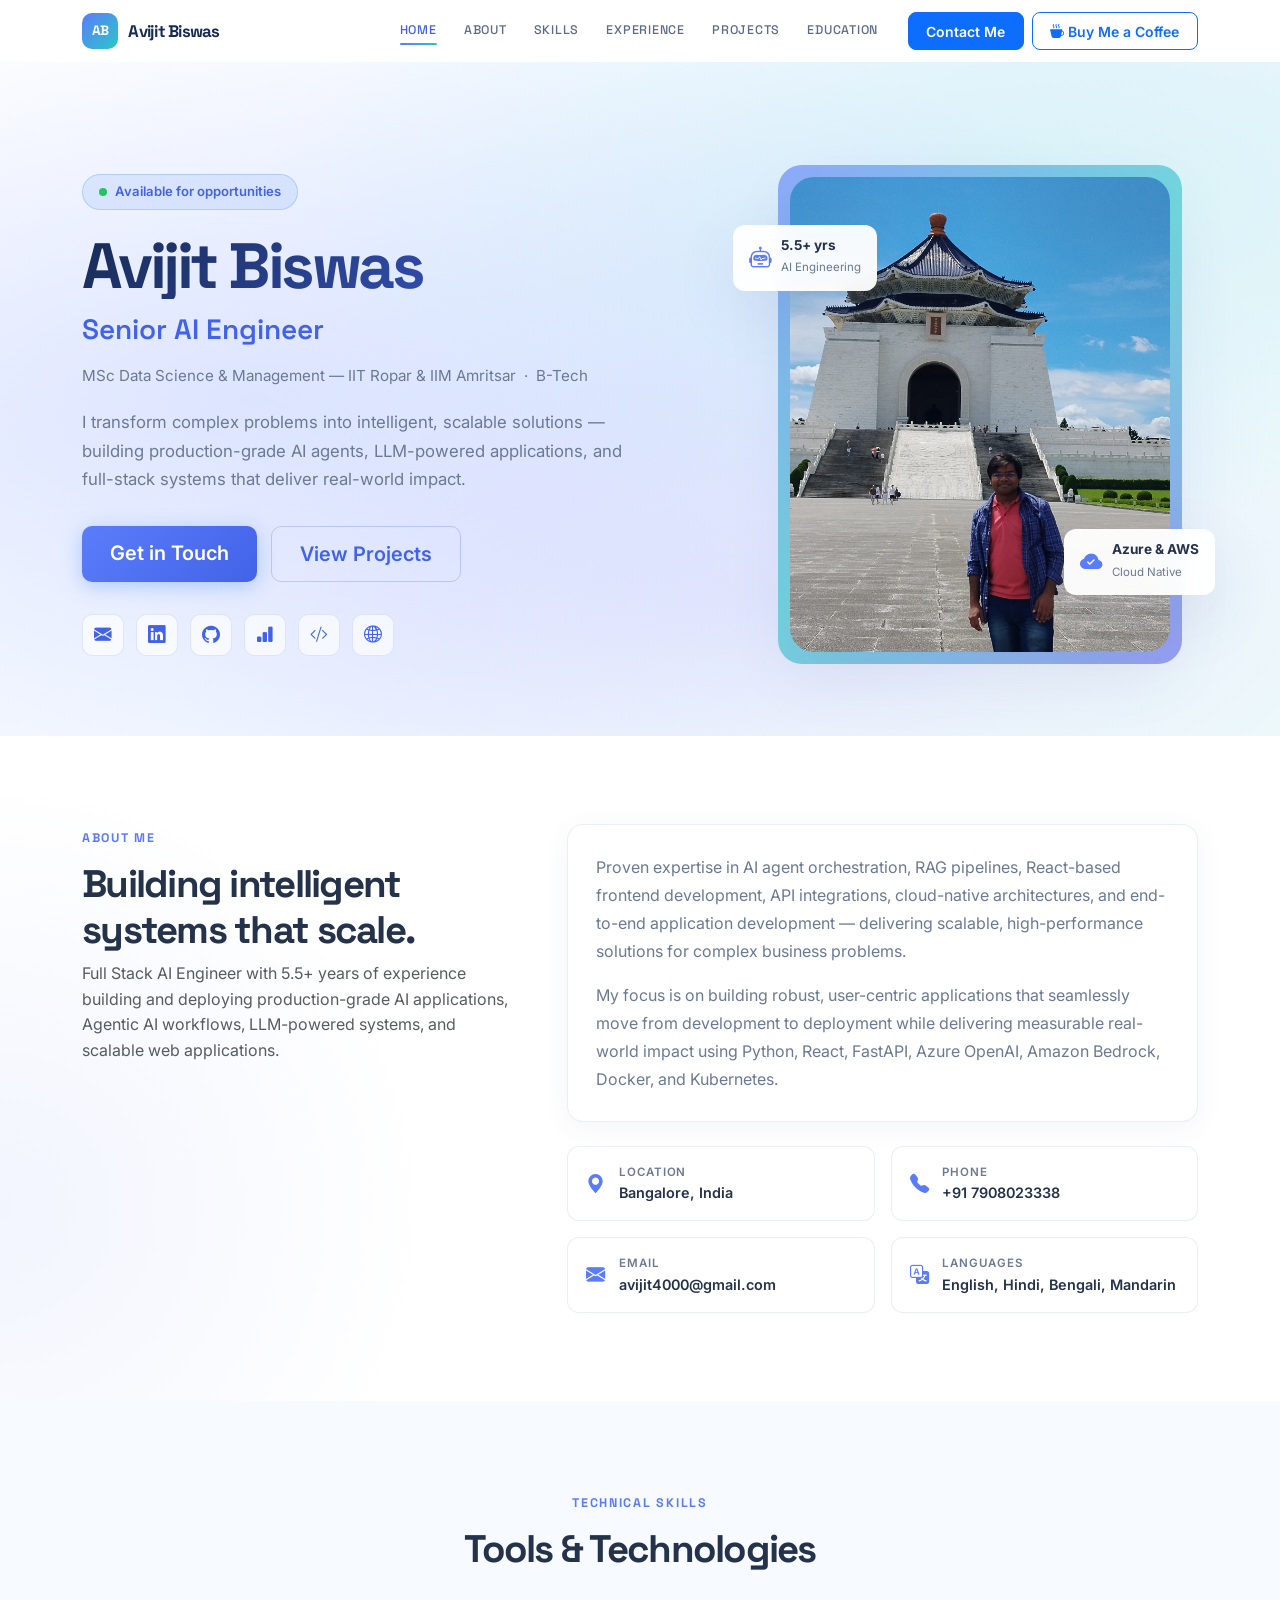
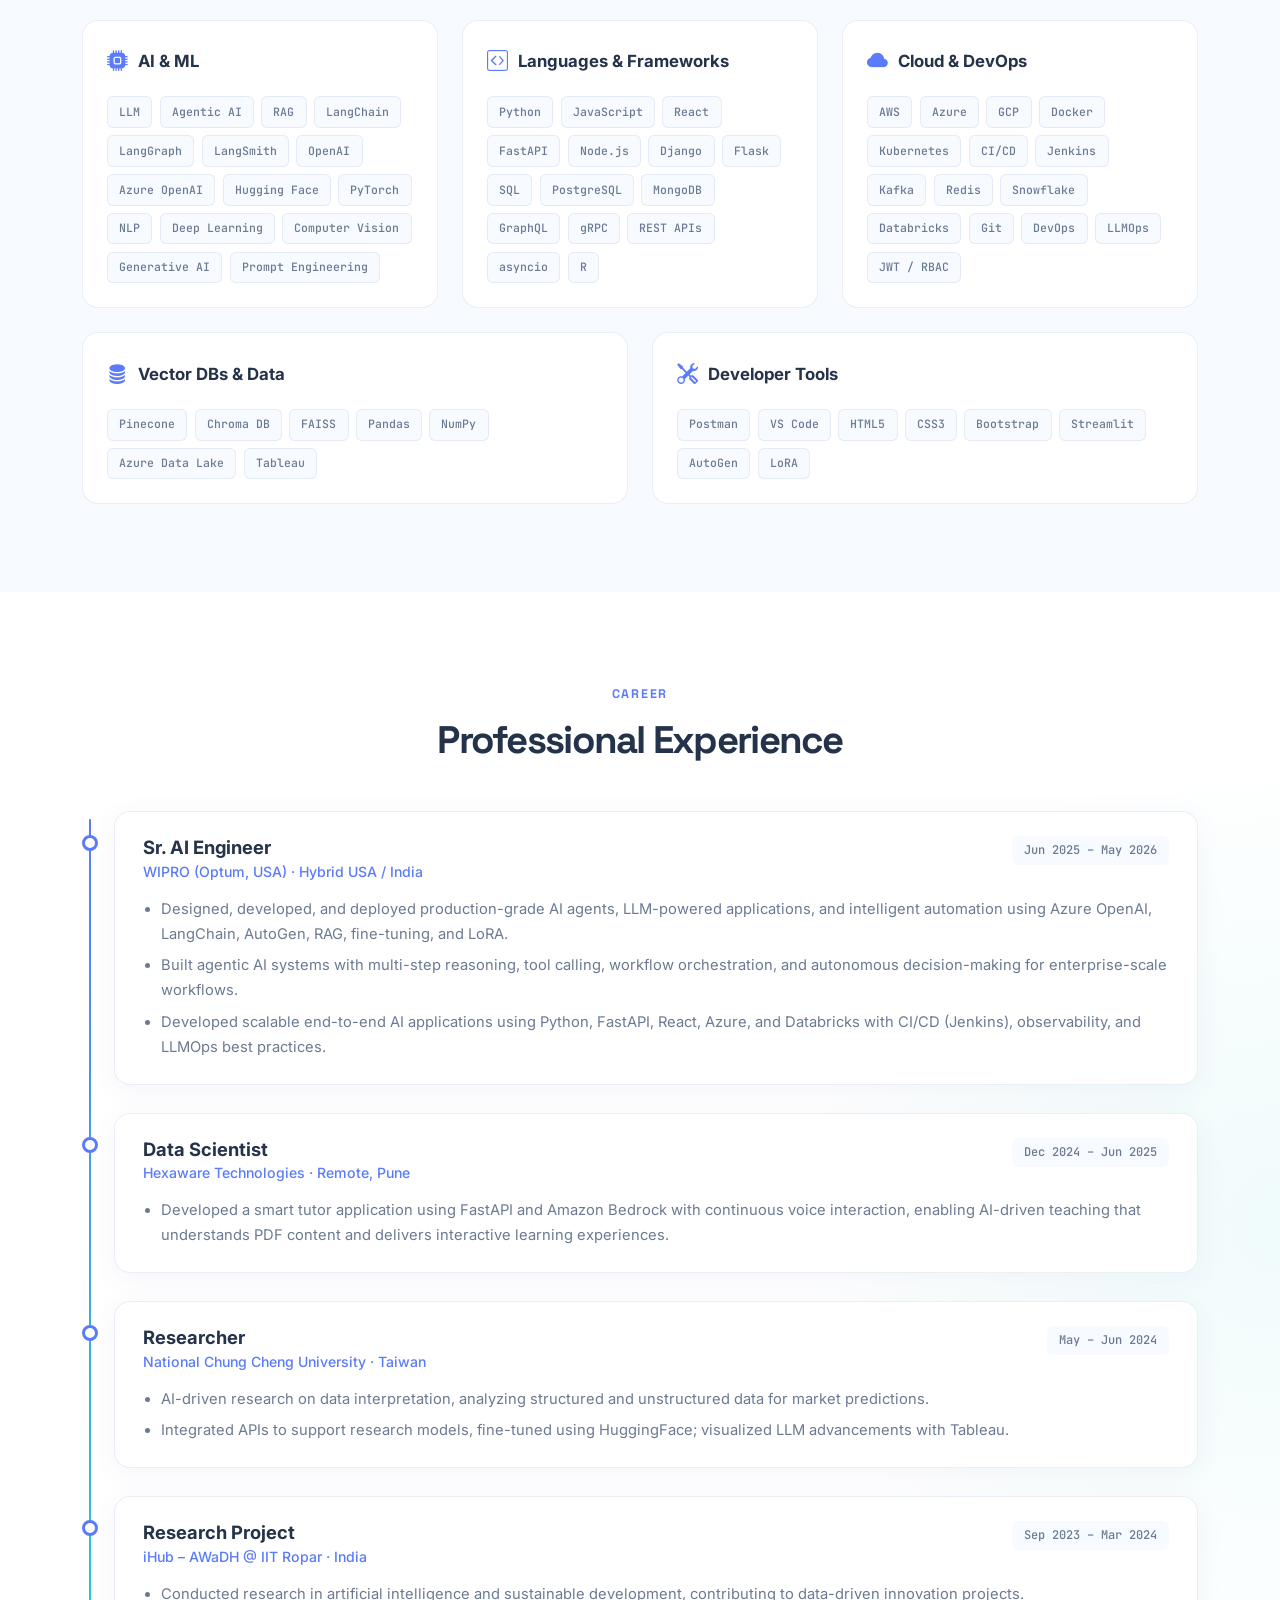
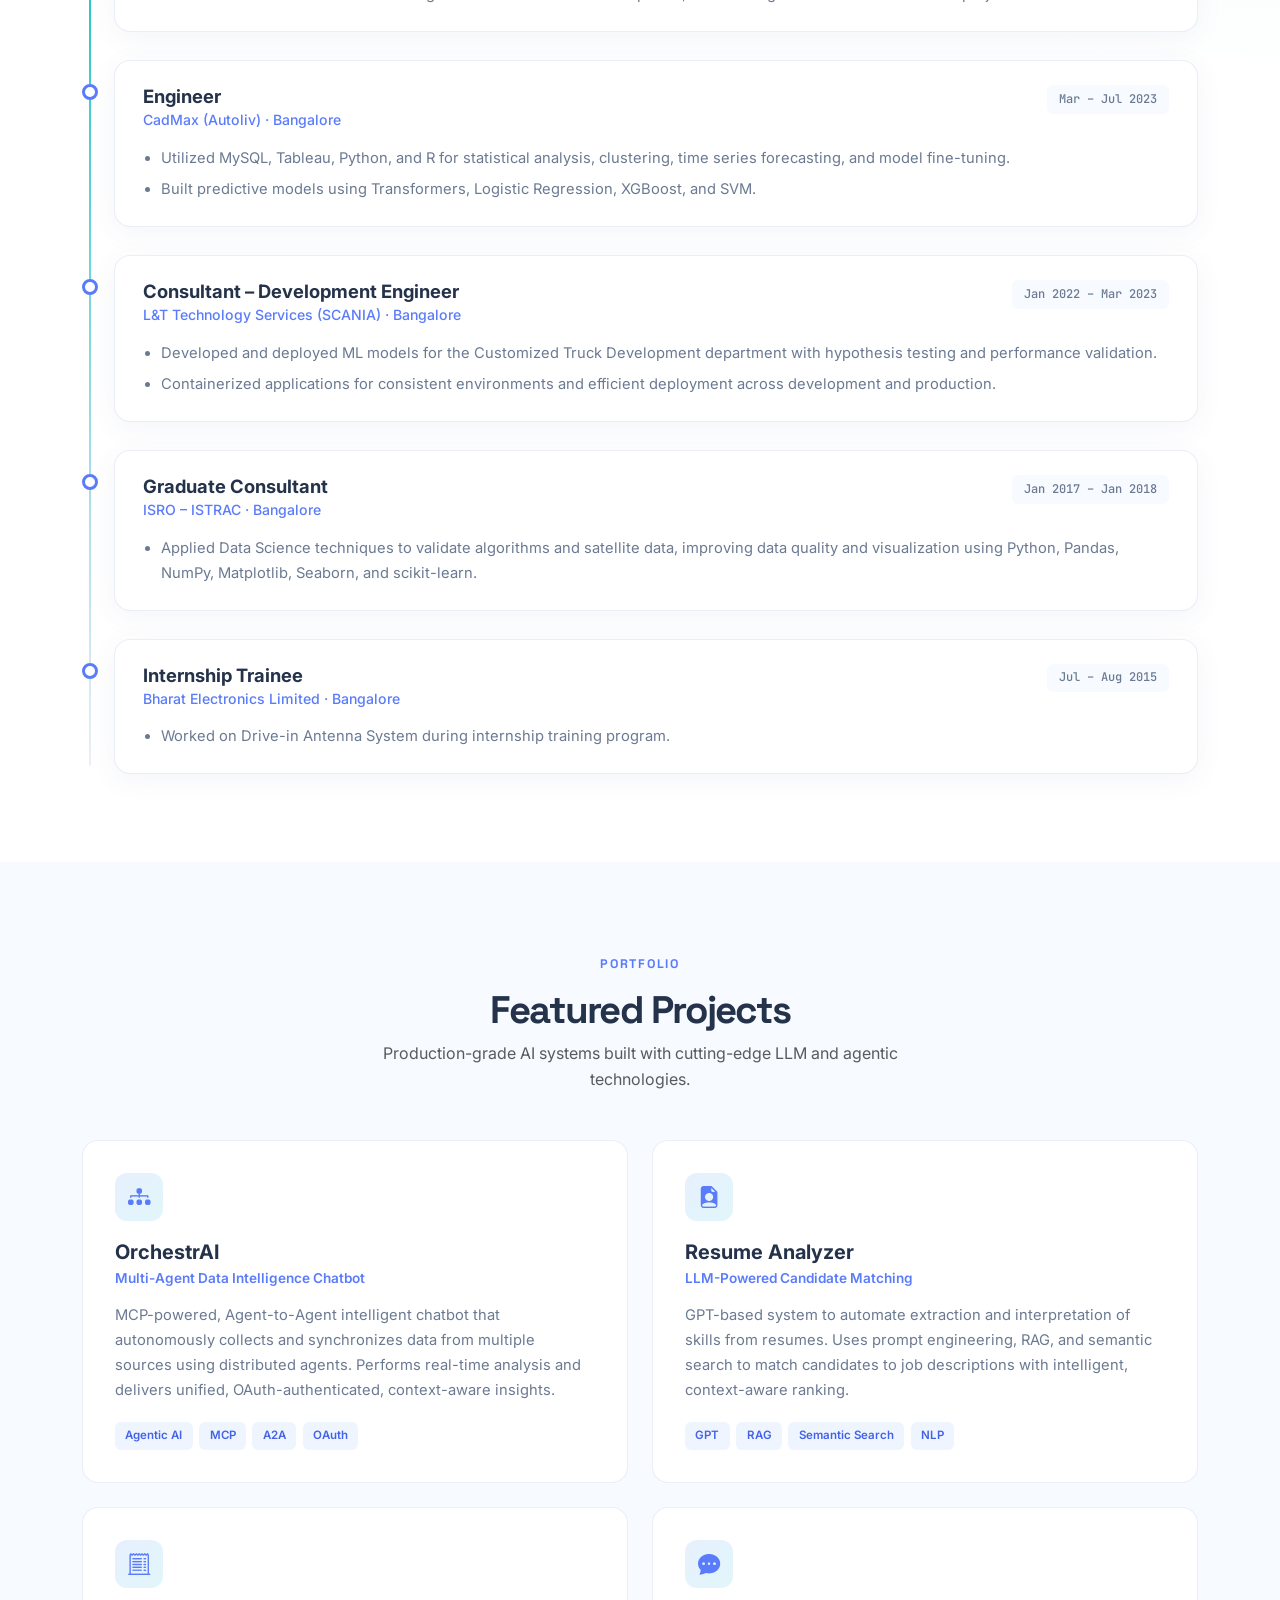
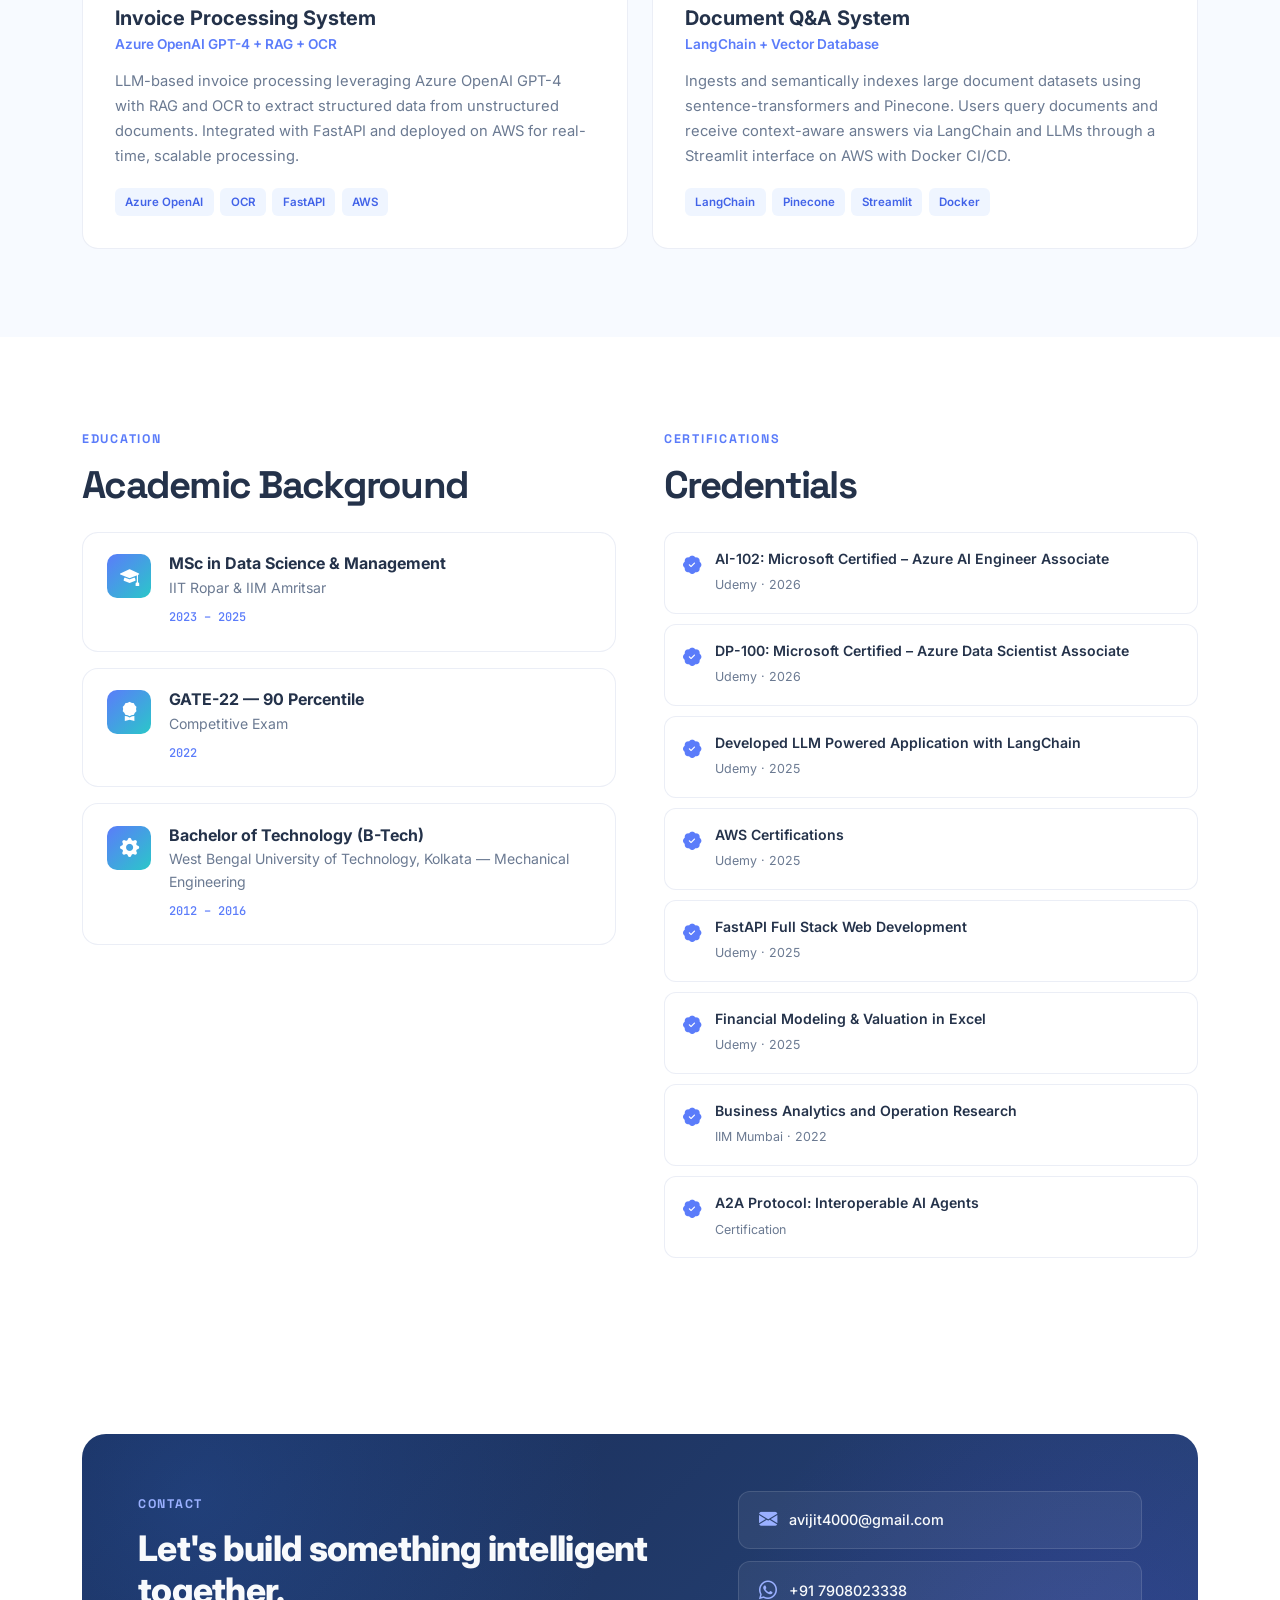
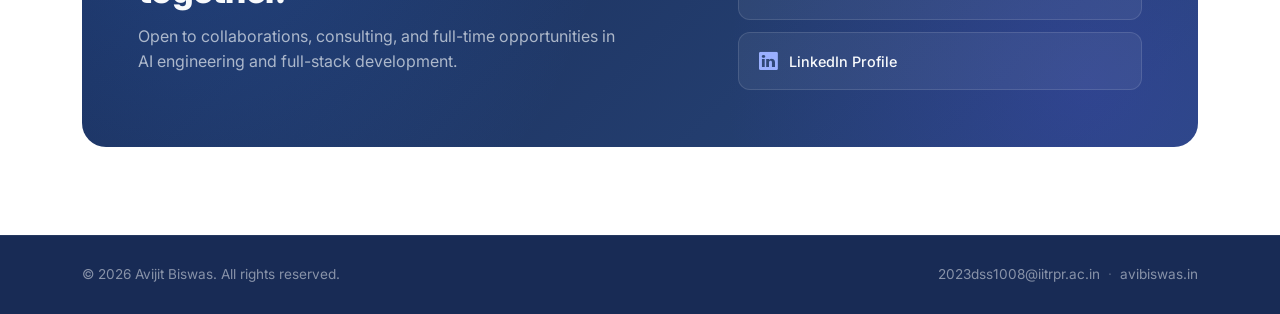
==== index.html @ 13b5fb53 "new update" ====
﻿<!doctype html>
<html lang="en">
  <head>
    <meta charset="utf-8">
    <meta name="viewport" content="width=device-width, initial-scale=1">
    <meta name="description" content="Avijit Biswas — Senior AI Engineer specializing in LLM-powered systems, Agentic AI, and full-stack development.">
    <title>Avijit Biswas | Senior AI Engineer</title>
    <link rel="preconnect" href="https://fonts.googleapis.com">
    <link rel="preconnect" href="https://fonts.gstatic.com" crossorigin>
    <link href="https://fonts.googleapis.com/css2?family=Inter:wght@400;500;600;700;800&family=JetBrains+Mono:wght@400;500&family=Space+Grotesk:wght@400;500;600;700&display=swap" rel="stylesheet">
    <link href="https://cdn.jsdelivr.net/npm/bootstrap@5.3.7/dist/css/bootstrap.min.css" rel="stylesheet" integrity="sha384-LN+7fdVzj6u52u30Kp6M/trliBMCMKTyK833zpbD+pXdCLuTusPj697FH4R/5mcr" crossorigin="anonymous">
    <link rel="stylesheet" href="https://cdn.jsdelivr.net/npm/bootstrap-icons@1.11.3/font/bootstrap-icons.min.css">
    <link rel="stylesheet" href="style.css">
  </head>

  <body>
    <header class="site-header sticky-top">
      <div class="container-lg">
        <nav class="navbar navbar-expand-lg px-0">
          <a class="navbar-brand" href="#home">
            <span class="brand-mark">AB</span>
            <span class="brand-text">Avijit Biswas</span>
          </a>
          <button class="navbar-toggler" type="button" data-bs-toggle="collapse" data-bs-target="#mainNav" aria-controls="mainNav" aria-expanded="false" aria-label="Toggle navigation">
            <span class="navbar-toggler-icon"></span>
          </button>
          <div class="collapse navbar-collapse" id="mainNav">
            <ul class="navbar-nav ms-auto align-items-lg-center">
              <li class="nav-item"><a class="nav-link active" href="#home">Home</a></li>
              <li class="nav-item"><a class="nav-link" href="#about">About</a></li>
              <li class="nav-item"><a class="nav-link" href="#skills">Skills</a></li>
              <li class="nav-item"><a class="nav-link" href="#experience">Experience</a></li>
              <li class="nav-item"><a class="nav-link" href="#projects">Projects</a></li>
              <li class="nav-item"><a class="nav-link" href="#education">Education</a></li>
              <li class="nav-item ms-lg-3">
                <a href="#contact" class="btn btn-primary btn-sm nav-cta">Contact Me</a>
              </li>
              <li class="nav-item ms-lg-2 mt-2 mt-lg-0">
                <a href="buy_a_coffy.html" class="btn btn-outline-primary btn-sm nav-cta">
                  <i class="bi bi-cup-hot-fill me-1"></i>Buy Me a Coffee
                </a>
              </li>
            </ul>
          </div>
        </nav>
      </div>
    </header>

    <main>
      <!-- Hero -->
      <section id="home" class="hero">
        <div class="hero-bg"></div>
        <div class="container-lg position-relative">
          <div class="row align-items-center g-5">
            <div class="col-lg-7">
              <div class="hero-badge">
                <span class="pulse-dot"></span>
                Available for opportunities
              </div>
              <h1 class="hero-title">Avijit Biswas</h1>
              <p class="hero-subtitle">Senior AI Engineer</p>
              <p class="hero-tagline">
                MSc Data Science &amp; Management — IIT Ropar &amp; IIM Amritsar &nbsp;·&nbsp; B-Tech
              </p>
              <p class="hero-desc">
                I transform complex problems into intelligent, scalable solutions — building production-grade AI agents, LLM-powered applications, and full-stack systems that deliver real-world impact.
              </p>
              <div class="hero-actions">
                <a href="#contact" class="btn btn-primary btn-lg">Get in Touch</a>
                <a href="#projects" class="btn btn-outline-light btn-lg">View Projects</a>
              </div>
              <div class="hero-links">
                <a href="mailto:avijit4000@gmail.com" title="Email"><i class="bi bi-envelope-fill"></i></a>
                <a href="https://www.linkedin.com/in/avijit-biswas4000" target="_blank" rel="noopener" title="LinkedIn"><i class="bi bi-linkedin"></i></a>
                <a href="https://github.com/avijit4000" target="_blank" rel="noopener" title="GitHub"><i class="bi bi-github"></i></a>
                <a href="https://www.kaggle.com" target="_blank" rel="noopener" title="Kaggle"><i class="bi bi-bar-chart-fill"></i></a>
                <a href="https://leetcode.com/u/avijit4000/" target="_blank" rel="noopener" title="LeetCode"><i class="bi bi-code-slash"></i></a>
                <a href="https://www.avibiswas.in/" target="_blank" rel="noopener" title="Website"><i class="bi bi-globe2"></i></a>
              </div>
            </div>
            <div class="col-lg-5">
              <div class="hero-photo-wrap">
                <div class="hero-photo-ring"></div>
                <div class="hero-photo">
                  <img src="images/1.jpg" alt="Avijit Biswas">
                </div>
                <div class="hero-float-card card-1">
                  <i class="bi bi-robot"></i>
                  <div>
                    <strong>5.5+ yrs</strong>
                    <span>AI Engineering</span>
                  </div>
                </div>
                <div class="hero-float-card card-2">
                  <i class="bi bi-cloud-check-fill"></i>
                  <div>
                    <strong>Azure &amp; AWS</strong>
                    <span>Cloud Native</span>
                  </div>
                </div>
              </div>
            </div>
          </div>
        </div>
      </section>

      <!-- About -->
      <section id="about" class="section">
        <div class="container-lg">
          <div class="row g-5 align-items-start">
            <div class="col-lg-5">
              <span class="section-label">About Me</span>
              <h2 class="section-title">Building intelligent systems that scale.</h2>
              <p class="text-muted">
                Full Stack AI Engineer with 5.5+ years of experience building and deploying production-grade AI applications, Agentic AI workflows, LLM-powered systems, and scalable web applications.
              </p>
            </div>
            <div class="col-lg-7">
              <div class="about-card">
                <p>
                  Proven expertise in AI agent orchestration, RAG pipelines, React-based frontend development, API integrations, cloud-native architectures, and end-to-end application development — delivering scalable, high-performance solutions for complex business problems.
                </p>
                <p class="mb-0">
                  My focus is on building robust, user-centric applications that seamlessly move from development to deployment while delivering measurable real-world impact using Python, React, FastAPI, Azure OpenAI, Amazon Bedrock, Docker, and Kubernetes.
                </p>
              </div>
              <div class="row g-3 mt-2">
                <div class="col-sm-6">
                  <div class="info-tile">
                    <i class="bi bi-geo-alt-fill"></i>
                    <div>
                      <span class="info-label">Location</span>
                      <span class="info-value">Bangalore, India</span>
                    </div>
                  </div>
                </div>
                <div class="col-sm-6">
                  <div class="info-tile">
                    <i class="bi bi-telephone-fill"></i>
                    <div>
                      <span class="info-label">Phone</span>
                      <span class="info-value">+91 7908023338</span>
                    </div>
                  </div>
                </div>
                <div class="col-sm-6">
                  <div class="info-tile">
                    <i class="bi bi-envelope-fill"></i>
                    <div>
                      <span class="info-label">Email</span>
                      <span class="info-value">avijit4000@gmail.com</span>
                    </div>
                  </div>
                </div>
                <div class="col-sm-6">
                  <div class="info-tile">
                    <i class="bi bi-translate"></i>
                    <div>
                      <span class="info-label">Languages</span>
                      <span class="info-value">English, Hindi, Bengali, Mandarin</span>
                    </div>
                  </div>
                </div>
              </div>
            </div>
          </div>
        </div>
      </section>

      <!-- Skills -->
      <section id="skills" class="section section-alt">
        <div class="container-lg">
          <div class="text-center mb-5">
            <span class="section-label">Technical Skills</span>
            <h2 class="section-title">Tools &amp; Technologies</h2>
          </div>

          <div class="row g-4">
            <div class="col-md-4">
              <div class="skill-group">
                <div class="skill-group-header">
                  <i class="bi bi-cpu-fill"></i>
                  <h3>AI &amp; ML</h3>
                </div>
                <div class="skill-tags">
                  <span>LLM</span><span>Agentic AI</span><span>RAG</span><span>LangChain</span>
                  <span>LangGraph</span><span>LangSmith</span><span>OpenAI</span><span>Azure OpenAI</span>
                  <span>Hugging Face</span><span>PyTorch</span><span>NLP</span><span>Deep Learning</span>
                  <span>Computer Vision</span><span>Generative AI</span><span>Prompt Engineering</span>
                </div>
              </div>
            </div>
            <div class="col-md-4">
              <div class="skill-group">
                <div class="skill-group-header">
                  <i class="bi bi-code-square"></i>
                  <h3>Languages &amp; Frameworks</h3>
                </div>
                <div class="skill-tags">
                  <span>Python</span><span>JavaScript</span><span>React</span><span>FastAPI</span>
                  <span>Node.js</span><span>Django</span><span>Flask</span><span>SQL</span>
                  <span>PostgreSQL</span><span>MongoDB</span><span>GraphQL</span><span>gRPC</span>
                  <span>REST APIs</span><span>asyncio</span><span>R</span>
                </div>
              </div>
            </div>
            <div class="col-md-4">
              <div class="skill-group">
                <div class="skill-group-header">
                  <i class="bi bi-cloud-fill"></i>
                  <h3>Cloud &amp; DevOps</h3>
                </div>
                <div class="skill-tags">
                  <span>AWS</span><span>Azure</span><span>GCP</span><span>Docker</span>
                  <span>Kubernetes</span><span>CI/CD</span><span>Jenkins</span><span>Kafka</span>
                  <span>Redis</span><span>Snowflake</span><span>Databricks</span><span>Git</span>
                  <span>DevOps</span><span>LLMOps</span><span>JWT / RBAC</span>
                </div>
              </div>
            </div>
            <div class="col-md-6">
              <div class="skill-group">
                <div class="skill-group-header">
                  <i class="bi bi-database-fill"></i>
                  <h3>Vector DBs &amp; Data</h3>
                </div>
                <div class="skill-tags">
                  <span>Pinecone</span><span>Chroma DB</span><span>FAISS</span><span>Pandas</span>
                  <span>NumPy</span><span>Azure Data Lake</span><span>Tableau</span>
                </div>
              </div>
            </div>
            <div class="col-md-6">
              <div class="skill-group">
                <div class="skill-group-header">
                  <i class="bi bi-tools"></i>
                  <h3>Developer Tools</h3>
                </div>
                <div class="skill-tags">
                  <span>Postman</span><span>VS Code</span><span>HTML5</span><span>CSS3</span>
                  <span>Bootstrap</span><span>Streamlit</span><span>AutoGen</span><span>LoRA</span>
                </div>
              </div>
            </div>
          </div>
        </div>
      </section>

      <!-- Experience -->
      <section id="experience" class="section">
        <div class="container-lg">
          <div class="text-center mb-5">
            <span class="section-label">Career</span>
            <h2 class="section-title">Professional Experience</h2>
          </div>

          <div class="timeline">
            <article class="timeline-item">
              <div class="timeline-marker"></div>
              <div class="timeline-card">
                <div class="timeline-header">
                  <div>
                    <h3>Sr. AI Engineer</h3>
                    <p class="company">WIPRO (Optum, USA) · Hybrid USA / India</p>
                  </div>
                  <span class="timeline-date">Jun 2025 – May 2026</span>
                </div>
                <ul>
                  <li>Designed, developed, and deployed production-grade AI agents, LLM-powered applications, and intelligent automation using Azure OpenAI, LangChain, AutoGen, RAG, fine-tuning, and LoRA.</li>
                  <li>Built agentic AI systems with multi-step reasoning, tool calling, workflow orchestration, and autonomous decision-making for enterprise-scale workflows.</li>
                  <li>Developed scalable end-to-end AI applications using Python, FastAPI, React, Azure, and Databricks with CI/CD (Jenkins), observability, and LLMOps best practices.</li>
                </ul>
              </div>
            </article>

            <article class="timeline-item">
              <div class="timeline-marker"></div>
              <div class="timeline-card">
                <div class="timeline-header">
                  <div>
                    <h3>Data Scientist</h3>
                    <p class="company">Hexaware Technologies · Remote, Pune</p>
                  </div>
                  <span class="timeline-date">Dec 2024 – Jun 2025</span>
                </div>
                <ul>
                  <li>Developed a smart tutor application using FastAPI and Amazon Bedrock with continuous voice interaction, enabling AI-driven teaching that understands PDF content and delivers interactive learning experiences.</li>
                </ul>
              </div>
            </article>

            <article class="timeline-item">
              <div class="timeline-marker"></div>
              <div class="timeline-card">
                <div class="timeline-header">
                  <div>
                    <h3>Researcher</h3>
                    <p class="company">National Chung Cheng University · Taiwan</p>
                  </div>
                  <span class="timeline-date">May – Jun 2024</span>
                </div>
                <ul>
                  <li>AI-driven research on data interpretation, analyzing structured and unstructured data for market predictions.</li>
                  <li>Integrated APIs to support research models, fine-tuned using HuggingFace; visualized LLM advancements with Tableau.</li>
                </ul>
              </div>
            </article>

            <article class="timeline-item">
              <div class="timeline-marker"></div>
              <div class="timeline-card">
                <div class="timeline-header">
                  <div>
                    <h3>Research Project</h3>
                    <p class="company">iHub – AWaDH @ IIT Ropar · India</p>
                  </div>
                  <span class="timeline-date">Sep 2023 – Mar 2024</span>
                </div>
                <ul>
                  <li>Conducted research in artificial intelligence and sustainable development, contributing to data-driven innovation projects.</li>
                </ul>
              </div>
            </article>

            <article class="timeline-item">
              <div class="timeline-marker"></div>
              <div class="timeline-card">
                <div class="timeline-header">
                  <div>
                    <h3>Engineer</h3>
                    <p class="company">CadMax (Autoliv) · Bangalore</p>
                  </div>
                  <span class="timeline-date">Mar – Jul 2023</span>
                </div>
                <ul>
                  <li>Utilized MySQL, Tableau, Python, and R for statistical analysis, clustering, time series forecasting, and model fine-tuning.</li>
                  <li>Built predictive models using Transformers, Logistic Regression, XGBoost, and SVM.</li>
                </ul>
              </div>
            </article>

            <article class="timeline-item">
              <div class="timeline-marker"></div>
              <div class="timeline-card">
                <div class="timeline-header">
                  <div>
                    <h3>Consultant – Development Engineer</h3>
                    <p class="company">L&amp;T Technology Services (SCANIA) · Bangalore</p>
                  </div>
                  <span class="timeline-date">Jan 2022 – Mar 2023</span>
                </div>
                <ul>
                  <li>Developed and deployed ML models for the Customized Truck Development department with hypothesis testing and performance validation.</li>
                  <li>Containerized applications for consistent environments and efficient deployment across development and production.</li>
                </ul>
              </div>
            </article>

            <article class="timeline-item">
              <div class="timeline-marker"></div>
              <div class="timeline-card">
                <div class="timeline-header">
                  <div>
                    <h3>Graduate Consultant</h3>
                    <p class="company">ISRO – ISTRAC · Bangalore</p>
                  </div>
                  <span class="timeline-date">Jan 2017 – Jan 2018</span>
                </div>
                <ul>
                  <li>Applied Data Science techniques to validate algorithms and satellite data, improving data quality and visualization using Python, Pandas, NumPy, Matplotlib, Seaborn, and scikit-learn.</li>
                </ul>
              </div>
            </article>

            <article class="timeline-item">
              <div class="timeline-marker"></div>
              <div class="timeline-card">
                <div class="timeline-header">
                  <div>
                    <h3>Internship Trainee</h3>
                    <p class="company">Bharat Electronics Limited · Bangalore</p>
                  </div>
                  <span class="timeline-date">Jul – Aug 2015</span>
                </div>
                <ul>
                  <li>Worked on Drive-in Antenna System during internship training program.</li>
                </ul>
              </div>
            </article>
          </div>
        </div>
      </section>

      <!-- Projects -->
      <section id="projects" class="section section-alt">
        <div class="container-lg">
          <div class="text-center mb-5">
            <span class="section-label">Portfolio</span>
            <h2 class="section-title">Featured Projects</h2>
            <p class="text-muted mx-auto section-desc">Production-grade AI systems built with cutting-edge LLM and agentic technologies.</p>
          </div>

          <div class="row g-4">
            <div class="col-md-6">
              <article class="project-card">
                <div class="project-icon"><i class="bi bi-diagram-3-fill"></i></div>
                <h3>OrchestrAI</h3>
                <p class="project-sub">Multi-Agent Data Intelligence Chatbot</p>
                <p>MCP-powered, Agent-to-Agent intelligent chatbot that autonomously collects and synchronizes data from multiple sources using distributed agents. Performs real-time analysis and delivers unified, OAuth-authenticated, context-aware insights.</p>
                <div class="project-tags">
                  <span>Agentic AI</span><span>MCP</span><span>A2A</span><span>OAuth</span>
                </div>
              </article>
            </div>
            <div class="col-md-6">
              <article class="project-card">
                <div class="project-icon"><i class="bi bi-file-earmark-person-fill"></i></div>
                <h3>Resume Analyzer</h3>
                <p class="project-sub">LLM-Powered Candidate Matching</p>
                <p>GPT-based system to automate extraction and interpretation of skills from resumes. Uses prompt engineering, RAG, and semantic search to match candidates to job descriptions with intelligent, context-aware ranking.</p>
                <div class="project-tags">
                  <span>GPT</span><span>RAG</span><span>Semantic Search</span><span>NLP</span>
                </div>
              </article>
            </div>
            <div class="col-md-6">
              <article class="project-card">
                <div class="project-icon"><i class="bi bi-receipt-cutoff"></i></div>
                <h3>Invoice Processing System</h3>
                <p class="project-sub">Azure OpenAI GPT-4 + RAG + OCR</p>
                <p>LLM-based invoice processing leveraging Azure OpenAI GPT-4 with RAG and OCR to extract structured data from unstructured documents. Integrated with FastAPI and deployed on AWS for real-time, scalable processing.</p>
                <div class="project-tags">
                  <span>Azure OpenAI</span><span>OCR</span><span>FastAPI</span><span>AWS</span>
                </div>
              </article>
            </div>
            <div class="col-md-6">
              <article class="project-card">
                <div class="project-icon"><i class="bi bi-chat-dots-fill"></i></div>
                <h3>Document Q&amp;A System</h3>
                <p class="project-sub">LangChain + Vector Database</p>
                <p>Ingests and semantically indexes large document datasets using sentence-transformers and Pinecone. Users query documents and receive context-aware answers via LangChain and LLMs through a Streamlit interface on AWS with Docker CI/CD.</p>
                <div class="project-tags">
                  <span>LangChain</span><span>Pinecone</span><span>Streamlit</span><span>Docker</span>
                </div>
              </article>
            </div>
          </div>
        </div>
      </section>

      <!-- Education & Certifications -->
      <section id="education" class="section">
        <div class="container-lg">
          <div class="row g-5">
            <div class="col-lg-6">
              <span class="section-label">Education</span>
              <h2 class="section-title mb-4">Academic Background</h2>

              <div class="edu-card">
                <div class="edu-icon"><i class="bi bi-mortarboard-fill"></i></div>
                <div>
                  <h3>MSc in Data Science &amp; Management</h3>
                  <p class="edu-school">IIT Ropar &amp; IIM Amritsar</p>
                  <span class="edu-date">2023 – 2025</span>
                </div>
              </div>

              <div class="edu-card">
                <div class="edu-icon"><i class="bi bi-award-fill"></i></div>
                <div>
                  <h3>GATE-22 — 90 Percentile</h3>
                  <p class="edu-school">Competitive Exam</p>
                  <span class="edu-date">2022</span>
                </div>
              </div>

              <div class="edu-card">
                <div class="edu-icon"><i class="bi bi-gear-fill"></i></div>
                <div>
                  <h3>Bachelor of Technology (B-Tech)</h3>
                  <p class="edu-school">West Bengal University of Technology, Kolkata — Mechanical Engineering</p>
                  <span class="edu-date">2012 – 2016</span>
                </div>
              </div>
            </div>

            <div class="col-lg-6">
              <span class="section-label">Certifications</span>
              <h2 class="section-title mb-4">Credentials</h2>

              <div class="cert-list">
                <div class="cert-item">
                  <i class="bi bi-patch-check-fill"></i>
                  <div>
                    <strong>AI-102: Microsoft Certified – Azure AI Engineer Associate</strong>
                    <span>Udemy · 2026</span>
                  </div>
                </div>
                <div class="cert-item">
                  <i class="bi bi-patch-check-fill"></i>
                  <div>
                    <strong>DP-100: Microsoft Certified – Azure Data Scientist Associate</strong>
                    <span>Udemy · 2026</span>
                  </div>
                </div>
                <div class="cert-item">
                  <i class="bi bi-patch-check-fill"></i>
                  <div>
                    <strong>Developed LLM Powered Application with LangChain</strong>
                    <span>Udemy · 2025</span>
                  </div>
                </div>
                <div class="cert-item">
                  <i class="bi bi-patch-check-fill"></i>
                  <div>
                    <strong>AWS Certifications</strong>
                    <span>Udemy · 2025</span>
                  </div>
                </div>
                <div class="cert-item">
                  <i class="bi bi-patch-check-fill"></i>
                  <div>
                    <strong>FastAPI Full Stack Web Development</strong>
                    <span>Udemy · 2025</span>
                  </div>
                </div>
                <div class="cert-item">
                  <i class="bi bi-patch-check-fill"></i>
                  <div>
                    <strong>Financial Modeling &amp; Valuation in Excel</strong>
                    <span>Udemy · 2025</span>
                  </div>
                </div>
                <div class="cert-item">
                  <i class="bi bi-patch-check-fill"></i>
                  <div>
                    <strong>Business Analytics and Operation Research</strong>
                    <span>IIM Mumbai · 2022</span>
                  </div>
                </div>
                <div class="cert-item">
                  <i class="bi bi-patch-check-fill"></i>
                  <div>
                    <strong>A2A Protocol: Interoperable AI Agents</strong>
                    <span>Certification</span>
                  </div>
                </div>
              </div>
            </div>
          </div>
        </div>
      </section>

      <!-- Contact -->
      <section id="contact" class="section">
        <div class="container-lg">
          <div class="contact-card">
            <div class="contact-glow"></div>
            <div class="row align-items-center g-4">
              <div class="col-lg-7">
                <span class="section-label text-primary-light">Contact</span>
                <h2 class="contact-title">Let's build something intelligent together.</h2>
                <p class="contact-desc">Open to collaborations, consulting, and full-time opportunities in AI engineering and full-stack development.</p>
              </div>
              <div class="col-lg-5">
                <div class="contact-actions">
                  <a href="mailto:avijit4000@gmail.com" class="contact-btn">
                    <i class="bi bi-envelope-fill"></i>
                    avijit4000@gmail.com
                  </a>
                  <a href="tel:+917908023338" class="contact-btn">
                    <i class="bi bi-whatsapp"></i>
                    +91 7908023338
                  </a>
                  <a href="https://www.linkedin.com/in/avijit-biswas4000" target="_blank" rel="noopener" class="contact-btn">
                    <i class="bi bi-linkedin"></i>
                    LinkedIn Profile
                  </a>
                </div>
              </div>
            </div>
          </div>
        </div>
      </section>
    </main>

    <footer class="footer">
      <div class="container-lg">
        <div class="footer-inner">
          <p>&copy; 2026 Avijit Biswas. All rights reserved.</p>
          <div class="footer-links">
            <a href="mailto:2023dss1008@iitrpr.ac.in">2023dss1008@iitrpr.ac.in</a>
            <span>·</span>
            <a href="https://www.avibiswas.in/" target="_blank" rel="noopener">avibiswas.in</a>
          </div>
        </div>
      </div>
    </footer>

    <script src="https://cdn.jsdelivr.net/npm/bootstrap@5.3.7/dist/js/bootstrap.bundle.min.js" integrity="sha384-ndDqU0Gzau9qJ1lfW4pNLlhNTkCfHzAVBReH9diLvGRem5+R9g2FzA8ZGN954O5Q" crossorigin="anonymous"></script>
    <script>
      document.querySelectorAll('a[href^="#"]').forEach(anchor => {
        anchor.addEventListener('click', function (e) {
          const target = document.querySelector(this.getAttribute('href'));
          if (target) {
            e.preventDefault();
            target.scrollIntoView({ behavior: 'smooth' });
          }
        });
      });

      const sections = document.querySelectorAll('section[id]');
      const navLinks = document.querySelectorAll('.nav-link');
      const header = document.querySelector('.site-header');

      const updateNavigation = () => {
        header.classList.toggle('is-scrolled', window.scrollY > 40);
        let current = '';
        sections.forEach(section => {
          if (window.scrollY >= section.offsetTop - 120) {
            current = section.getAttribute('id');
          }
        });
        navLinks.forEach(link => {
          link.classList.remove('active');
          if (link.getAttribute('href') === '#' + current) {
            link.classList.add('active');
          }
        });
      };

      window.addEventListener('scroll', updateNavigation);
      updateNavigation();
    </script>
  </body>
</html>
---- style.css ----
/* ===== Variables ===== */
:root {
  --font-display: 'Space Grotesk', 'Inter', system-ui, sans-serif;
  --bg: #ffffff;
  --bg-alt: #f7faff;
  --surface: #ffffff;
  --text: #24324a;
  --text-muted: #6b7a92;
  --primary: #5b7cfa;
  --primary-dark: #4263e8;
  --primary-light: #9ab0ff;
  --accent: #2ac7c9;
  --dark: #182b55;
  --dark-mid: #29477c;
  --border: rgba(111, 137, 190, 0.14);
  --shadow: 0 6px 28px rgba(67, 92, 151, 0.06);
  --shadow-lg: 0 22px 64px rgba(67, 92, 151, 0.1);
  --radius: 16px;
  --radius-lg: 24px;
}

/* ===== Reset & Base ===== */
* {
  margin: 0;
  padding: 0;
  box-sizing: border-box;
}

html {
  scroll-behavior: smooth;
}

body {
  font-family: 'Inter', system-ui, -apple-system, BlinkMacSystemFont, 'Segoe UI', sans-serif;
  color: var(--text);
  background:
    radial-gradient(circle at 0% 18%, rgba(91, 124, 250, 0.08), transparent 27rem),
    radial-gradient(circle at 100% 42%, rgba(42, 199, 201, 0.07), transparent 30rem),
    var(--bg);
  line-height: 1.6;
  -webkit-font-smoothing: antialiased;
}

img {
  max-width: 100%;
  display: block;
}

a {
  text-decoration: none;
}

/* ===== Header ===== */
.site-header {
  background: transparent;
  border-bottom: 0;
  z-index: 1030;
  transition: color 0.25s ease;
}

.navbar-brand {
  display: flex;
  align-items: center;
  gap: 0.65rem;
  color: var(--dark) !important;
  font-weight: 700;
  font-family: var(--font-display);
  letter-spacing: -0.04em;
  transition: color 0.25s ease, transform 0.25s ease;
}

.navbar-brand:hover {
  transform: translateY(-1px);
}

.brand-mark {
  display: inline-flex;
  align-items: center;
  justify-content: center;
  width: 36px;
  height: 36px;
  background: linear-gradient(135deg, var(--primary), var(--accent));
  border-radius: 10px;
  font-size: 0.85rem;
  font-weight: 800;
  color: white;
}

.brand-text {
  font-size: 1.05rem;
  letter-spacing: -0.045em;
}

.navbar .nav-link {
  color: rgba(24, 43, 85, 0.7);
  font-family: var(--font-display);
  font-weight: 500;
  font-size: 0.78rem;
  letter-spacing: 0.06em;
  text-transform: uppercase;
  padding: 0.5rem 0.85rem !important;
  position: relative;
  transition: color 0.2s ease;
}

.navbar .nav-link::after {
  position: absolute;
  right: 0.85rem;
  bottom: 0.25rem;
  left: 0.85rem;
  height: 2px;
  background: linear-gradient(90deg, var(--primary), var(--accent));
  border-radius: 999px;
  content: '';
  opacity: 0;
  transform: scaleX(0.4);
  transition: opacity 0.2s ease, transform 0.2s ease;
}

.navbar .nav-link:hover,
.navbar .nav-link.active {
  color: var(--primary-dark);
}

.navbar .nav-link:hover::after,
.navbar .nav-link.active::after {
  opacity: 1;
  transform: scaleX(1);
}

/* The header remains transparent; its text shifts for contrast over light sections. */
.site-header.is-scrolled .navbar-brand {
  color: var(--dark) !important;
}

.site-header.is-scrolled .navbar .nav-link {
  color: rgba(15, 23, 42, 0.68);
}

.site-header.is-scrolled .navbar .nav-link:hover,
.site-header.is-scrolled .navbar .nav-link.active {
  color: var(--primary-dark);
}

.site-header.is-scrolled .navbar-toggler {
  border-color: rgba(15, 23, 42, 0.18);
}

.site-header.is-scrolled .navbar-toggler-icon {
  filter: none;
}

.nav-cta {
  border-radius: 8px;
  font-weight: 600;
  padding: 0.45rem 1.1rem !important;
}

.navbar-toggler {
  border-color: rgba(15, 23, 42, 0.18);
}

.navbar-toggler-icon {
  filter: none;
}

/* ===== Hero ===== */
.hero {
  position: relative;
  padding: 7rem 0 5rem;
  background: #f3f7ff;
  color: var(--text);
  overflow: hidden;
}

.hero-bg {
  position: absolute;
  inset: 0;
  background:
    radial-gradient(ellipse 80% 60% at 20% 50%, rgba(113, 142, 255, 0.2), transparent),
    radial-gradient(ellipse 60% 50% at 80% 20%, rgba(68, 213, 211, 0.14), transparent),
    radial-gradient(ellipse 50% 40% at 60% 80%, rgba(167, 139, 250, 0.12), transparent),
    linear-gradient(135deg, #ffffff 0%, #f1f6ff 52%, #edf9fa 100%);
}

.hero-badge {
  display: inline-flex;
  align-items: center;
  gap: 0.5rem;
  background: rgba(59, 130, 246, 0.12);
  border: 1px solid rgba(59, 130, 246, 0.25);
  color: var(--primary-dark);
  font-size: 0.82rem;
  font-weight: 600;
  padding: 0.4rem 1rem;
  border-radius: 999px;
  margin-bottom: 1.5rem;
}

.pulse-dot {
  width: 8px;
  height: 8px;
  background: #22c55e;
  border-radius: 50%;
  animation: pulse 2s infinite;
}

@keyframes pulse {
  0%, 100% { opacity: 1; transform: scale(1); }
  50% { opacity: 0.6; transform: scale(1.3); }
}

.hero-title {
  font-family: var(--font-display);
  font-size: clamp(2.8rem, 5vw, 4rem);
  font-weight: 700;
  line-height: 1.02;
  letter-spacing: -0.055em;
  margin-bottom: 0.5rem;
  background: linear-gradient(135deg, #182b55 0%, #4263e8 100%);
  -webkit-background-clip: text;
  -webkit-text-fill-color: transparent;
  background-clip: text;
}

.hero-subtitle {
  font-family: var(--font-display);
  font-size: clamp(1.3rem, 2.5vw, 1.75rem);
  font-weight: 600;
  color: var(--primary-dark);
  margin-bottom: 0.75rem;
}

.hero-tagline {
  font-size: 0.95rem;
  color: var(--text-muted);
  margin-bottom: 1.25rem;
}

.hero-desc {
  font-size: 1.05rem;
  color: var(--text-muted);
  max-width: 560px;
  margin-bottom: 2rem;
  line-height: 1.7;
}

.hero-actions {
  display: flex;
  flex-wrap: wrap;
  gap: 0.85rem;
  margin-bottom: 2rem;
}

.hero-actions .btn-primary {
  background: linear-gradient(135deg, var(--primary), var(--primary-dark));
  border: none;
  font-weight: 600;
  padding: 0.75rem 1.75rem;
  border-radius: 10px;
  box-shadow: 0 4px 20px rgba(59, 130, 246, 0.35);
  transition: transform 0.2s, box-shadow 0.2s;
}

.hero-actions .btn-primary:hover {
  transform: translateY(-2px);
  box-shadow: 0 8px 30px rgba(59, 130, 246, 0.45);
}

.hero-actions .btn-outline-light {
  border-radius: 10px;
  font-weight: 600;
  padding: 0.75rem 1.75rem;
  border-color: rgba(66, 99, 232, 0.25);
  color: var(--primary-dark);
}

.hero-actions .btn-outline-light:hover {
  background: rgba(91, 124, 250, 0.08);
  border-color: rgba(66, 99, 232, 0.4);
  color: var(--primary-dark);
}

.hero-links {
  display: flex;
  gap: 0.75rem;
}

.hero-links a {
  display: inline-flex;
  align-items: center;
  justify-content: center;
  width: 42px;
  height: 42px;
  border-radius: 10px;
  background: rgba(255, 255, 255, 0.65);
  border: 1px solid rgba(66, 99, 232, 0.14);
  color: var(--primary-dark);
  font-size: 1.1rem;
  transition: all 0.2s;
}

.hero-links a:hover {
  background: var(--primary);
  border-color: var(--primary);
  color: white;
  transform: translateY(-3px);
}

/* Hero Photo */
.hero-photo-wrap {
  position: relative;
  max-width: 380px;
  margin: 0 auto;
}

.hero-photo-ring {
  position: absolute;
  inset: -12px;
  border-radius: var(--radius-lg);
  background: linear-gradient(135deg, var(--primary), var(--accent), #6366f1);
  opacity: 0.6;
  animation: ringRotate 8s linear infinite;
}

@keyframes ringRotate {
  0% { filter: hue-rotate(0deg); }
  100% { filter: hue-rotate(360deg); }
}

.hero-photo {
  position: relative;
  border-radius: var(--radius-lg);
  overflow: hidden;
  box-shadow: var(--shadow-lg);
  aspect-ratio: 4/5;
}

.hero-photo img {
  width: 100%;
  height: 100%;
  object-fit: cover;
}

.hero-float-card {
  position: absolute;
  display: flex;
  align-items: center;
  gap: 0.65rem;
  background: rgba(255, 255, 255, 0.95);
  backdrop-filter: blur(8px);
  padding: 0.75rem 1rem;
  border-radius: 12px;
  box-shadow: var(--shadow-lg);
  color: var(--text);
  z-index: 2;
  animation: float 4s ease-in-out infinite;
}

.hero-float-card i {
  font-size: 1.4rem;
  color: var(--primary);
}

.hero-float-card strong {
  display: block;
  font-size: 0.85rem;
  line-height: 1.2;
}

.hero-float-card span {
  font-size: 0.72rem;
  color: var(--text-muted);
}

.hero-float-card.card-1 {
  top: 10%;
  left: -15%;
  animation-delay: 0s;
}

.hero-float-card.card-2 {
  bottom: 12%;
  right: -12%;
  animation-delay: 2s;
}

@keyframes float {
  0%, 100% { transform: translateY(0); }
  50% { transform: translateY(-10px); }
}

/* ===== Sections ===== */
.section {
  padding: 5.5rem 0;
}

.section-alt {
  background: var(--bg-alt);
}

.section-label {
  font-family: var(--font-display);
  display: inline-block;
  margin-bottom: 0.75rem;
  color: var(--primary);
  font-weight: 700;
  letter-spacing: 0.14em;
  text-transform: uppercase;
  font-size: 0.78rem;
}

.section-title {
  font-family: var(--font-display);
  font-size: clamp(1.85rem, 3vw, 2.5rem);
  font-weight: 700;
  letter-spacing: -0.045em;
  color: var(--text);
  margin-bottom: 0.5rem;
}

.section-desc {
  max-width: 560px;
}

.text-primary-light {
  color: var(--primary-light) !important;
}

/* ===== About ===== */
.about-card {
  background: var(--surface);
  border: 1px solid var(--border);
  border-radius: var(--radius);
  padding: 1.75rem;
  box-shadow: var(--shadow);
  line-height: 1.75;
  color: var(--text-muted);
}

.about-card p + p {
  margin-top: 1rem;
}

.info-tile {
  display: flex;
  align-items: center;
  gap: 0.85rem;
  background: var(--surface);
  border: 1px solid var(--border);
  border-radius: 12px;
  padding: 1rem 1.15rem;
  transition: transform 0.2s, box-shadow 0.2s;
}

.info-tile:hover {
  transform: translateY(-2px);
  box-shadow: var(--shadow);
}

.info-tile i {
  font-size: 1.2rem;
  color: var(--primary);
  flex-shrink: 0;
}

.info-label {
  display: block;
  font-size: 0.72rem;
  text-transform: uppercase;
  letter-spacing: 0.08em;
  color: var(--text-muted);
  font-weight: 600;
}

.info-value {
  display: block;
  font-size: 0.9rem;
  font-weight: 600;
  color: var(--text);
}

/* ===== Skills ===== */
.skill-group {
  background: var(--surface);
  border: 1px solid var(--border);
  border-radius: var(--radius);
  padding: 1.5rem;
  height: 100%;
  transition: transform 0.25s, box-shadow 0.25s;
}

.skill-group:hover {
  transform: translateY(-4px);
  box-shadow: var(--shadow-lg);
}

.skill-group-header {
  display: flex;
  align-items: center;
  gap: 0.65rem;
  margin-bottom: 1.15rem;
}

.skill-group-header i {
  font-size: 1.3rem;
  color: var(--primary);
}

.skill-group-header h3 {
  font-size: 1.05rem;
  font-weight: 700;
  margin: 0;
}

.skill-tags {
  display: flex;
  flex-wrap: wrap;
  gap: 0.45rem;
}

.skill-tags span {
  font-family: 'JetBrains Mono', monospace;
  font-size: 0.72rem;
  font-weight: 500;
  padding: 0.35rem 0.7rem;
  background: var(--bg-alt);
  border: 1px solid var(--border);
  border-radius: 6px;
  color: var(--text-muted);
  transition: all 0.2s;
}

.skill-tags span:hover {
  background: rgba(59, 130, 246, 0.08);
  border-color: rgba(59, 130, 246, 0.25);
  color: var(--primary-dark);
}

/* ===== Timeline / Experience ===== */
.timeline {
  position: relative;
  padding-left: 2rem;
}

.timeline::before {
  content: '';
  position: absolute;
  left: 7px;
  top: 8px;
  bottom: 8px;
  width: 2px;
  background: linear-gradient(to bottom, var(--primary), var(--accent), var(--border));
  border-radius: 2px;
}

.timeline-item {
  position: relative;
  margin-bottom: 1.75rem;
}

.timeline-item:last-child {
  margin-bottom: 0;
}

.timeline-marker {
  position: absolute;
  left: -2rem;
  top: 1.5rem;
  width: 16px;
  height: 16px;
  background: var(--surface);
  border: 3px solid var(--primary);
  border-radius: 50%;
  z-index: 1;
  transition: background 0.2s;
}

.timeline-item:hover .timeline-marker {
  background: var(--primary);
}

.timeline-card {
  background: var(--surface);
  border: 1px solid var(--border);
  border-radius: var(--radius);
  padding: 1.5rem 1.75rem;
  box-shadow: var(--shadow);
  transition: transform 0.25s, box-shadow 0.25s;
}

.timeline-card:hover {
  transform: translateX(4px);
  box-shadow: var(--shadow-lg);
}

.timeline-header {
  display: flex;
  justify-content: space-between;
  align-items: flex-start;
  gap: 1rem;
  margin-bottom: 0.85rem;
  flex-wrap: wrap;
}

.timeline-header h3 {
  font-size: 1.15rem;
  font-weight: 700;
  margin-bottom: 0.15rem;
}

.timeline-header .company {
  font-size: 0.88rem;
  color: var(--primary);
  font-weight: 500;
  margin: 0;
}

.timeline-date {
  font-family: 'JetBrains Mono', monospace;
  font-size: 0.75rem;
  font-weight: 500;
  color: var(--text-muted);
  background: var(--bg-alt);
  padding: 0.3rem 0.75rem;
  border-radius: 6px;
  white-space: nowrap;
  flex-shrink: 0;
}

.timeline-card ul {
  margin: 0;
  padding-left: 1.15rem;
  color: var(--text-muted);
  font-size: 0.92rem;
  line-height: 1.7;
}

.timeline-card li + li {
  margin-top: 0.4rem;
}

/* ===== Projects ===== */
.project-card {
  background: var(--surface);
  border: 1px solid var(--border);
  border-radius: var(--radius);
  padding: 2rem;
  height: 100%;
  transition: transform 0.25s, box-shadow 0.25s, border-color 0.25s;
}

.project-card:hover {
  transform: translateY(-6px);
  box-shadow: var(--shadow-lg);
  border-color: rgba(59, 130, 246, 0.25);
}

.project-icon {
  display: inline-flex;
  align-items: center;
  justify-content: center;
  width: 48px;
  height: 48px;
  background: linear-gradient(135deg, rgba(59, 130, 246, 0.12), rgba(6, 182, 212, 0.12));
  border-radius: 12px;
  margin-bottom: 1.15rem;
}

.project-icon i {
  font-size: 1.4rem;
  color: var(--primary);
}

.project-card h3 {
  font-size: 1.25rem;
  font-weight: 700;
  margin-bottom: 0.25rem;
}

.project-sub {
  font-size: 0.85rem;
  color: var(--primary);
  font-weight: 600;
  margin-bottom: 0.85rem;
}

.project-card > p:not(.project-sub) {
  color: var(--text-muted);
  font-size: 0.92rem;
  line-height: 1.7;
  margin-bottom: 1.15rem;
}

.project-tags {
  display: flex;
  flex-wrap: wrap;
  gap: 0.4rem;
}

.project-tags span {
  font-size: 0.72rem;
  font-weight: 600;
  padding: 0.3rem 0.65rem;
  background: rgba(59, 130, 246, 0.08);
  color: var(--primary-dark);
  border-radius: 6px;
}

/* ===== Education ===== */
.edu-card {
  display: flex;
  gap: 1.15rem;
  background: var(--surface);
  border: 1px solid var(--border);
  border-radius: var(--radius);
  padding: 1.35rem 1.5rem;
  margin-bottom: 1rem;
  transition: transform 0.2s, box-shadow 0.2s;
}

.edu-card:hover {
  transform: translateX(4px);
  box-shadow: var(--shadow);
}

.edu-icon {
  display: flex;
  align-items: center;
  justify-content: center;
  width: 44px;
  height: 44px;
  background: linear-gradient(135deg, var(--primary), var(--accent));
  border-radius: 10px;
  flex-shrink: 0;
}

.edu-icon i {
  font-size: 1.2rem;
  color: white;
}

.edu-card h3 {
  font-size: 1rem;
  font-weight: 700;
  margin-bottom: 0.2rem;
}

.edu-school {
  font-size: 0.88rem;
  color: var(--text-muted);
  margin-bottom: 0.25rem;
}

.edu-date {
  font-family: 'JetBrains Mono', monospace;
  font-size: 0.75rem;
  color: var(--primary);
  font-weight: 500;
}

/* ===== Certifications ===== */
.cert-list {
  display: flex;
  flex-direction: column;
  gap: 0.65rem;
}

.cert-item {
  display: flex;
  align-items: flex-start;
  gap: 0.85rem;
  background: var(--surface);
  border: 1px solid var(--border);
  border-radius: 12px;
  padding: 1rem 1.15rem;
  transition: transform 0.2s, box-shadow 0.2s;
}

.cert-item:hover {
  transform: translateX(4px);
  box-shadow: var(--shadow);
}

.cert-item i {
  font-size: 1.15rem;
  color: var(--primary);
  margin-top: 0.1rem;
  flex-shrink: 0;
}

.cert-item strong {
  display: block;
  font-size: 0.88rem;
  font-weight: 600;
  line-height: 1.4;
  margin-bottom: 0.15rem;
}

.cert-item span {
  font-size: 0.78rem;
  color: var(--text-muted);
}

/* ===== Contact ===== */
.contact-card {
  position: relative;
  background: linear-gradient(135deg, var(--dark) 0%, var(--dark-mid) 100%);
  border-radius: var(--radius-lg);
  padding: 3.5rem;
  color: #f8fafc;
  overflow: hidden;
}

.contact-glow {
  position: absolute;
  inset: 0;
  background:
    radial-gradient(circle at 10% 20%, rgba(59, 130, 246, 0.2), transparent 40%),
    radial-gradient(circle at 90% 80%, rgba(79, 70, 229, 0.22), transparent 35%);
  pointer-events: none;
}

.contact-card > .row {
  position: relative;
  z-index: 1;
}

.contact-title {
  font-size: clamp(1.6rem, 3vw, 2.2rem);
  font-weight: 800;
  letter-spacing: -0.02em;
  margin-bottom: 0.75rem;
}

.contact-desc {
  color: rgba(248, 250, 252, 0.65);
  font-size: 1rem;
  max-width: 480px;
}

.contact-actions {
  display: flex;
  flex-direction: column;
  gap: 0.75rem;
}

.contact-btn {
  display: flex;
  align-items: center;
  gap: 0.75rem;
  background: rgba(248, 250, 252, 0.06);
  border: 1px solid rgba(248, 250, 252, 0.12);
  color: #f8fafc;
  padding: 0.85rem 1.25rem;
  border-radius: 12px;
  font-size: 0.9rem;
  font-weight: 500;
  transition: all 0.2s;
}

.contact-btn i {
  font-size: 1.15rem;
  color: var(--primary-light);
}

.contact-btn:hover {
  background: rgba(59, 130, 246, 0.15);
  border-color: rgba(59, 130, 246, 0.35);
  color: #f8fafc;
  transform: translateX(4px);
}

/* ===== Footer ===== */
.footer {
  background: var(--dark);
  border-top: 1px solid rgba(148, 163, 184, 0.1);
  padding: 1.75rem 0;
}

.footer-inner {
  display: flex;
  justify-content: space-between;
  align-items: center;
  flex-wrap: wrap;
  gap: 0.75rem;
}

.footer p {
  margin: 0;
  color: rgba(248, 250, 252, 0.5);
  font-size: 0.85rem;
}

.footer-links {
  display: flex;
  align-items: center;
  gap: 0.5rem;
  font-size: 0.85rem;
}

.footer-links a {
  color: rgba(248, 250, 252, 0.5);
  transition: color 0.2s;
}

.footer-links a:hover {
  color: var(--primary-light);
}

.footer-links span {
  color: rgba(248, 250, 252, 0.25);
}

/* ===== Responsive ===== */
@media (max-width: 991px) {
  .hero {
    padding: 5.5rem 0 4rem;
  }

  .hero-photo-wrap {
    margin-top: 2rem;
  }

  .hero-float-card.card-1 {
    left: -5%;
  }

  .hero-float-card.card-2 {
    right: -5%;
  }
}

@media (max-width: 767px) {
  .section {
    padding: 3.5rem 0;
  }

  .hero {
    padding: 4.5rem 0 3rem;
  }

  .hero-float-card {
    display: none;
  }

  .timeline {
    padding-left: 1.5rem;
  }

  .timeline-marker {
    left: -1.5rem;
    width: 12px;
    height: 12px;
  }

  .timeline-header {
    flex-direction: column;
  }

  .contact-card {
    padding: 2rem 1.5rem;
  }

  .footer-inner {
    flex-direction: column;
    text-align: center;
  }

  .navbar .nav-link {
    padding: 0.5rem 0 !important;
  }

  .navbar .nav-link::after {
    right: auto;
    bottom: 0.25rem;
    left: 0;
    width: 1.5rem;
  }

  .nav-cta {
    margin-top: 0.5rem;
    width: 100%;
    text-align: center;
  }
}
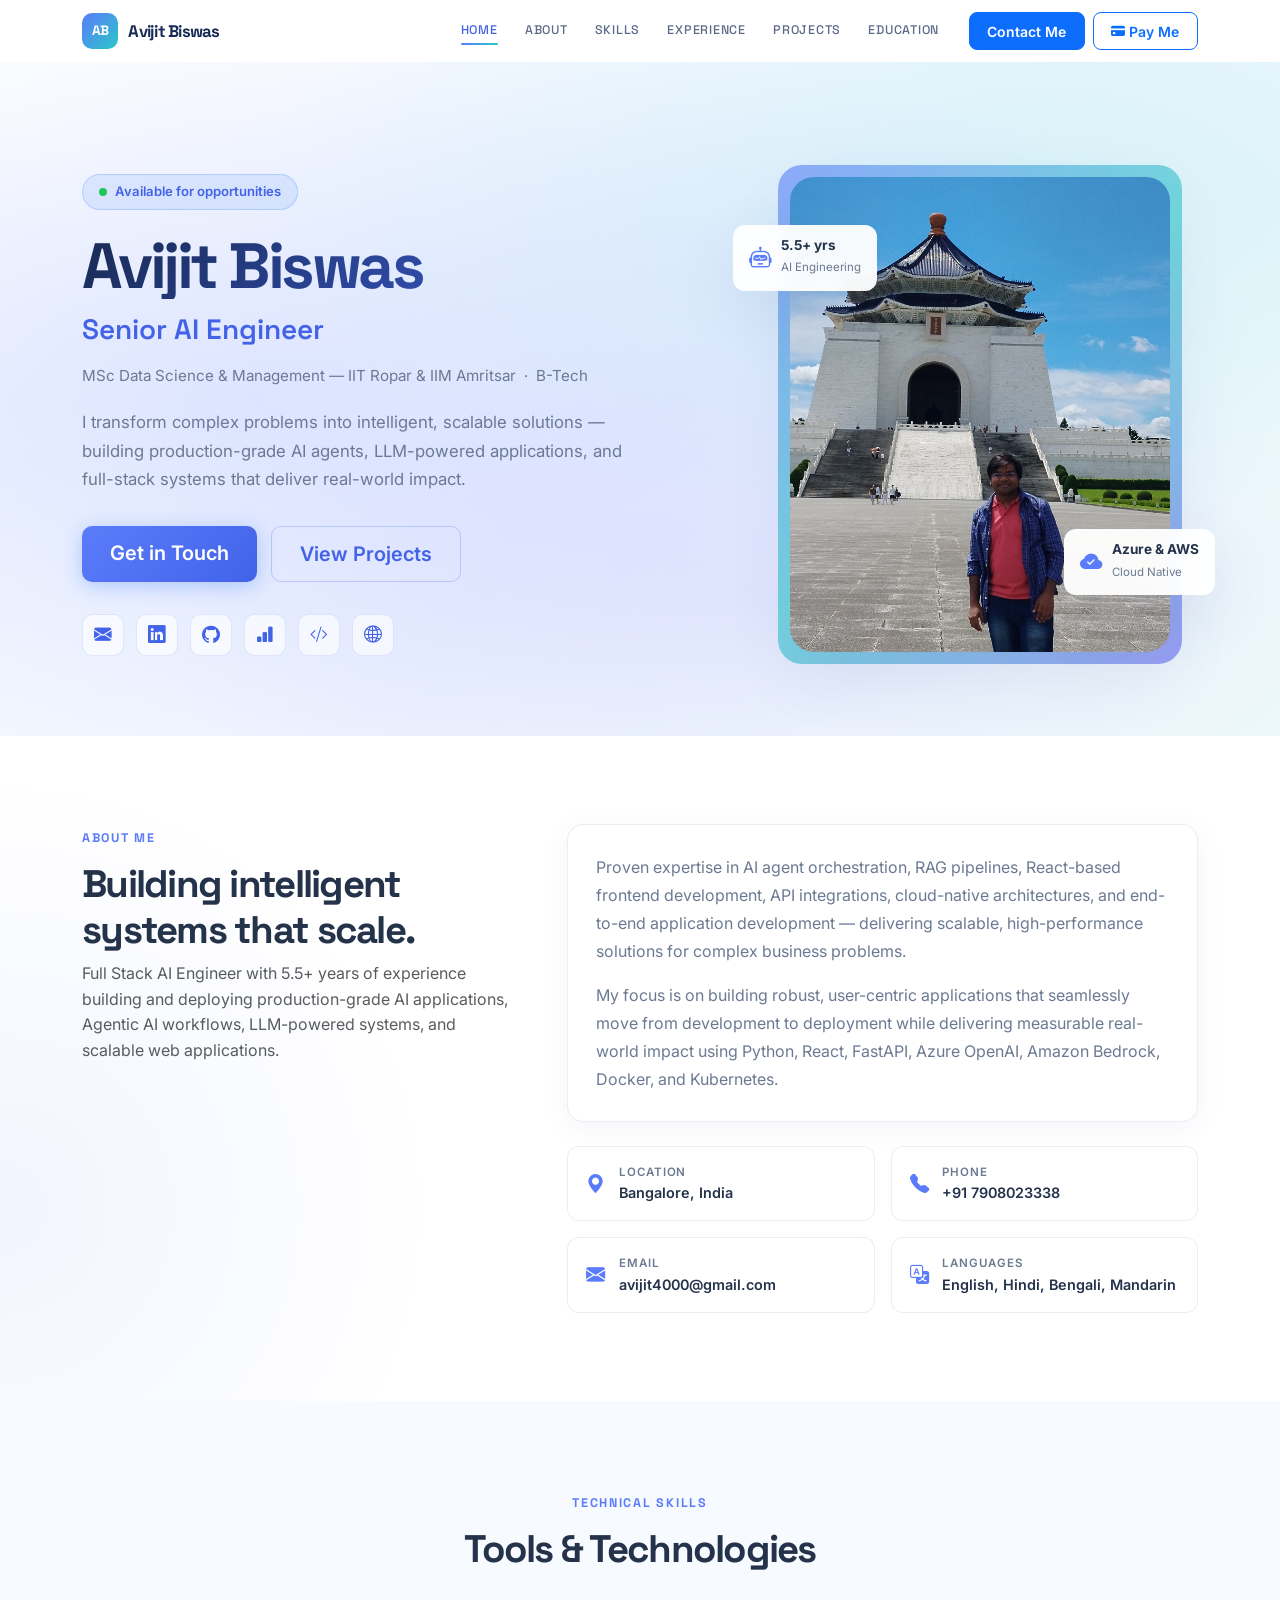
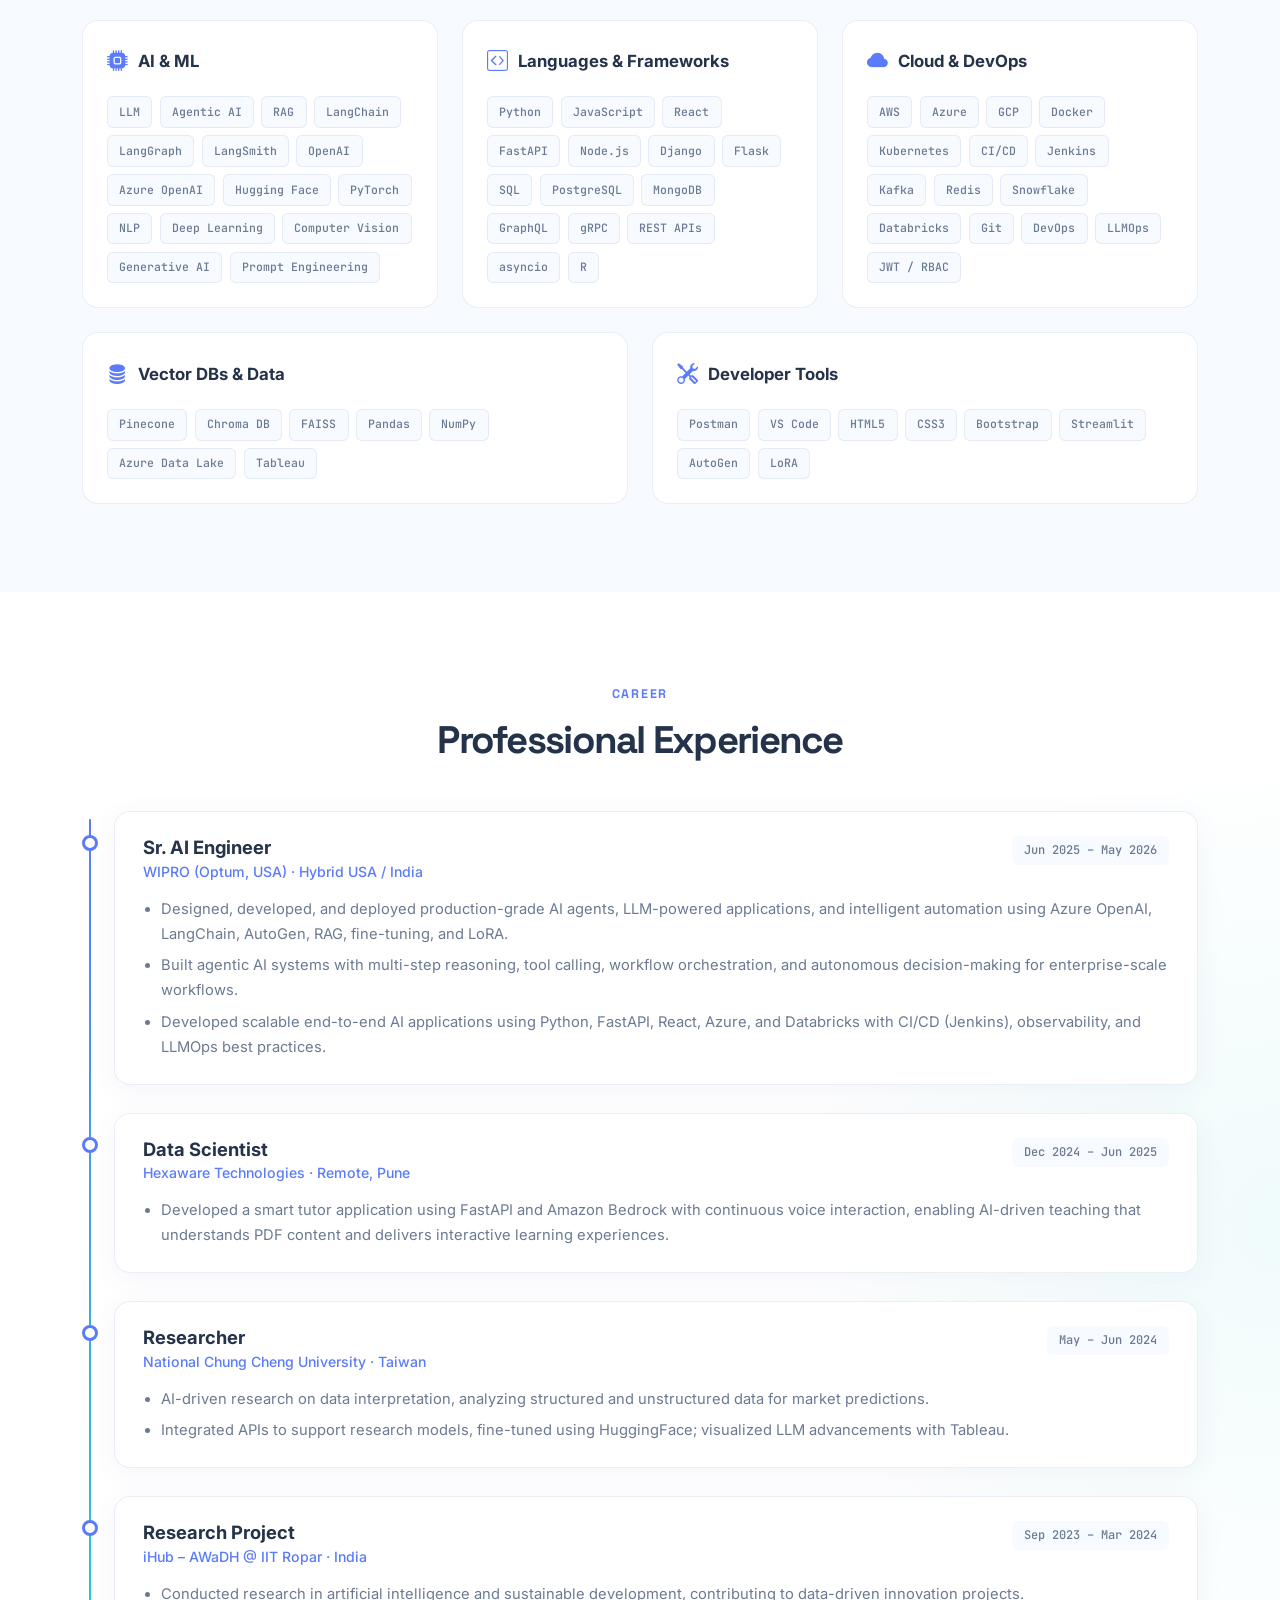
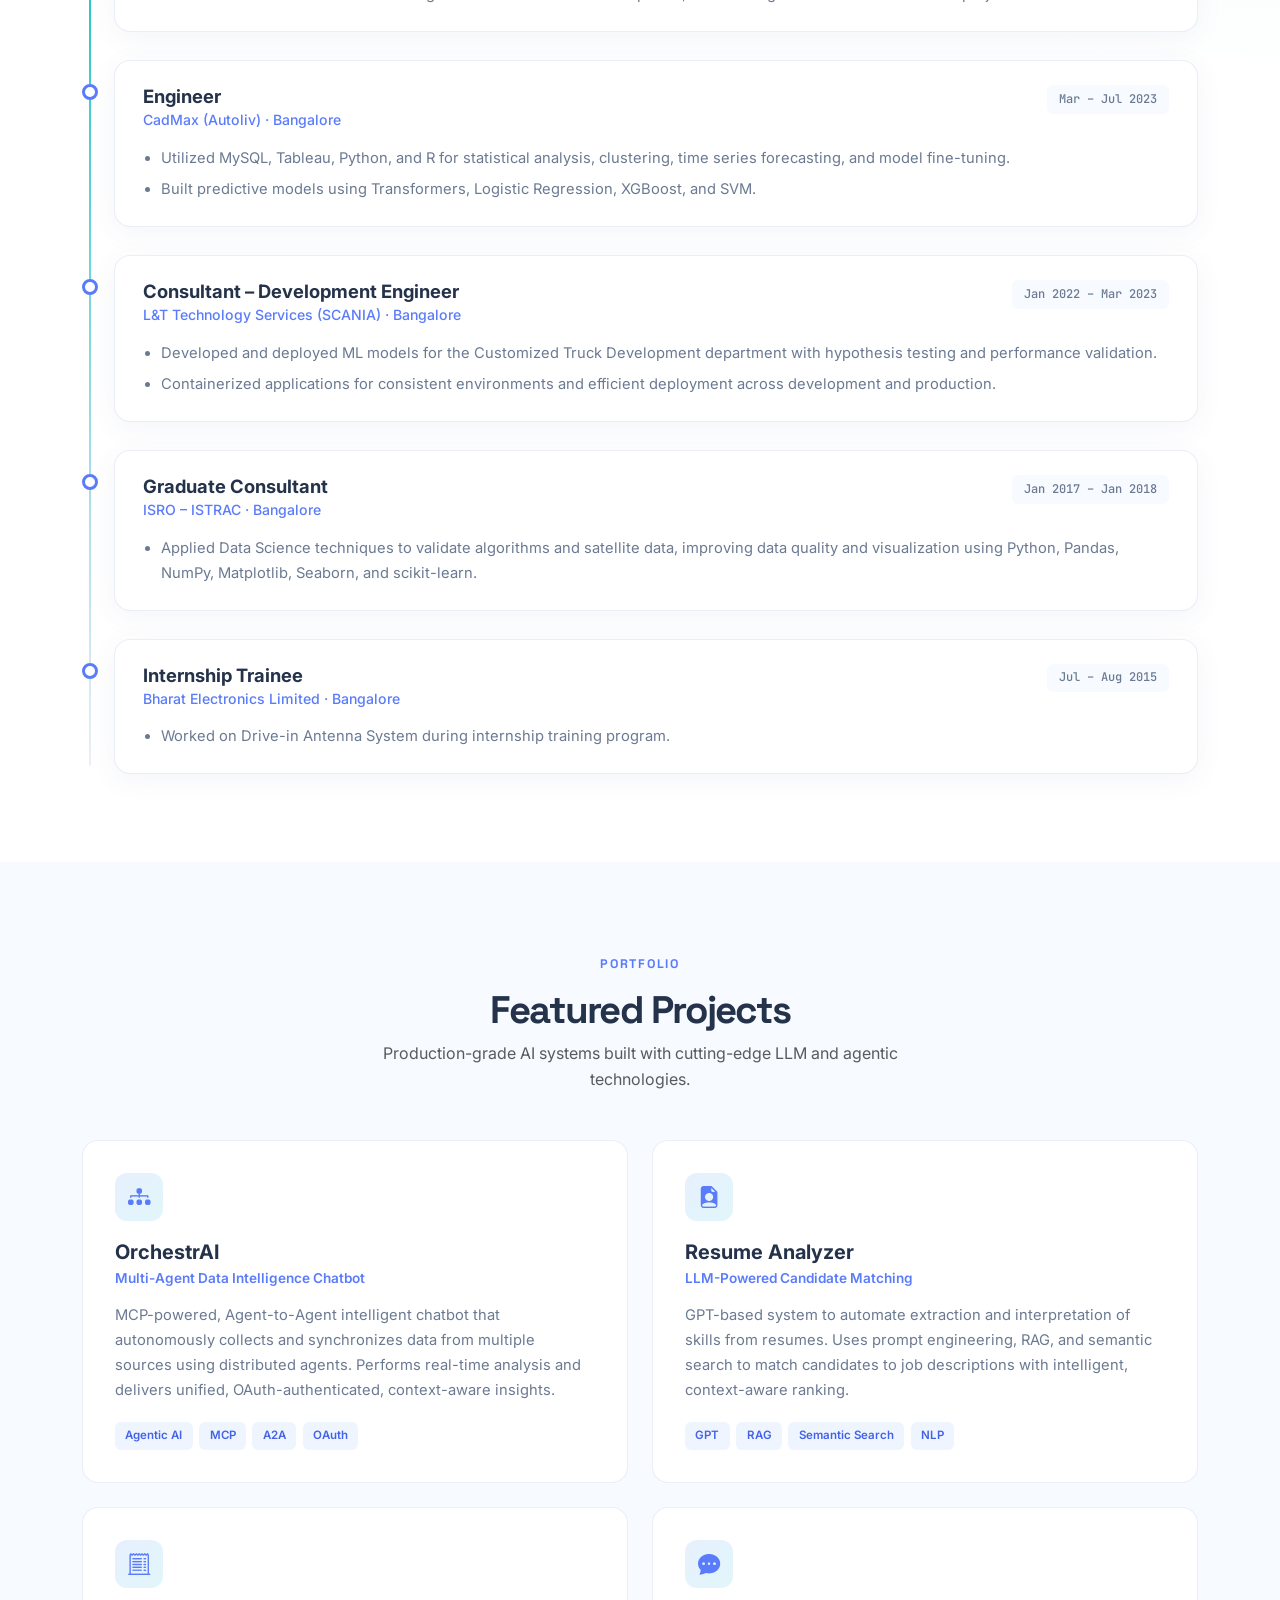
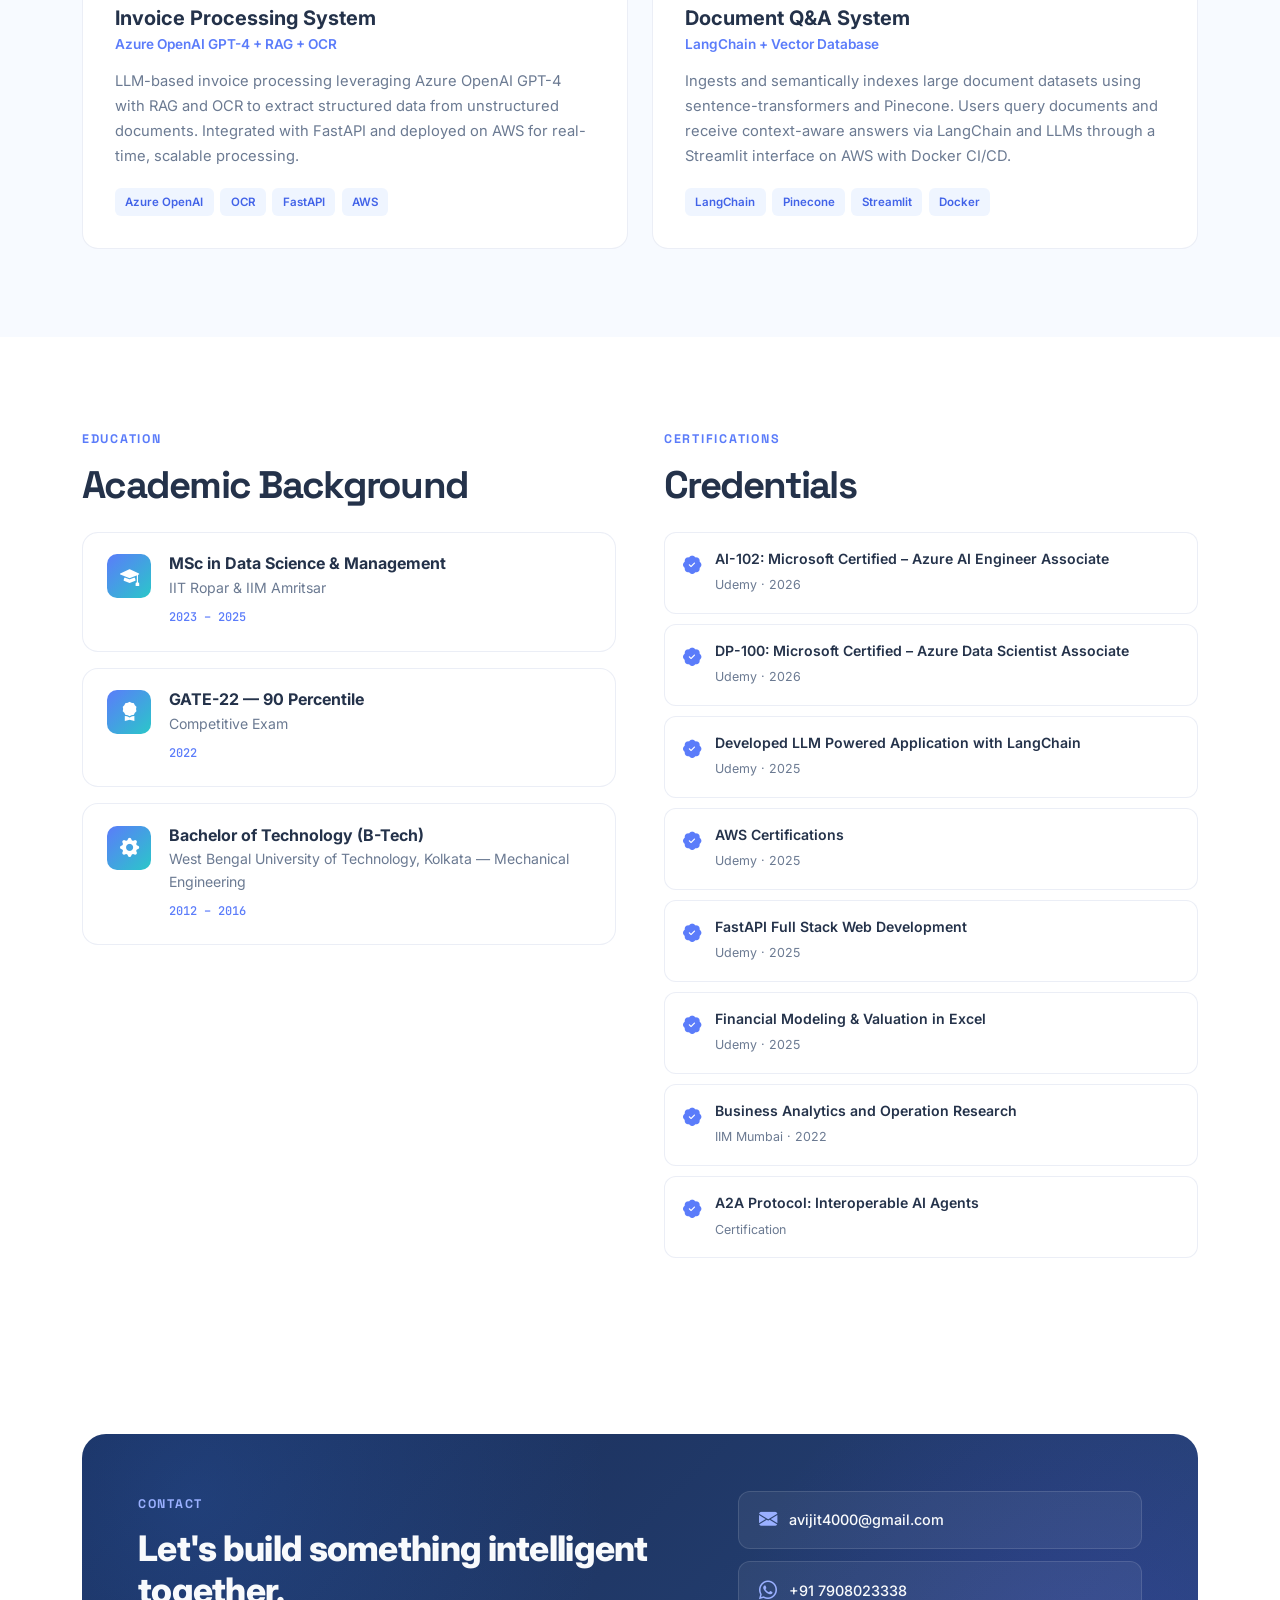
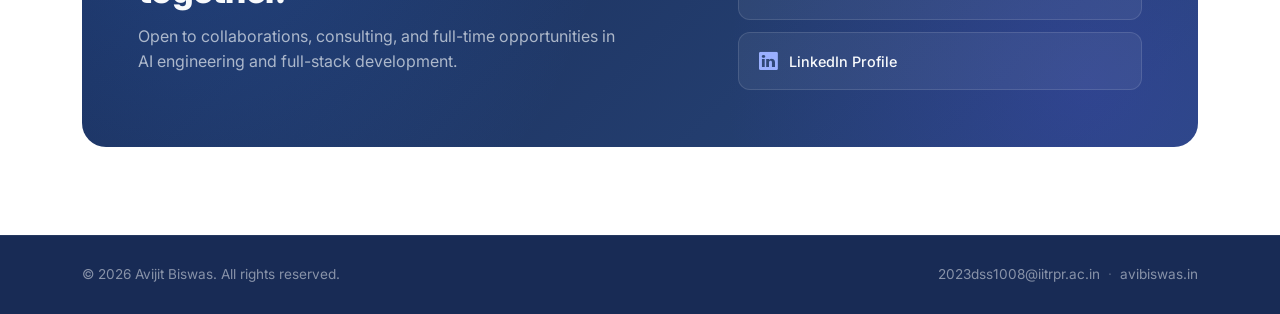
==== commit bd384a9c: "new update12" ====
--- a/index.html
+++ b/index.html
@@ -37,7 +37,7 @@
               </li>
               <li class="nav-item ms-lg-2 mt-2 mt-lg-0">
                 <a href="buy_a_coffy.html" class="btn btn-outline-primary btn-sm nav-cta">
-                  <i class="bi bi-cup-hot-fill me-1"></i>Buy Me a Coffee
+                  <i class="bi bi-credit-card-fill me-1"></i>Pay Me
                 </a>
               </li>
             </ul>
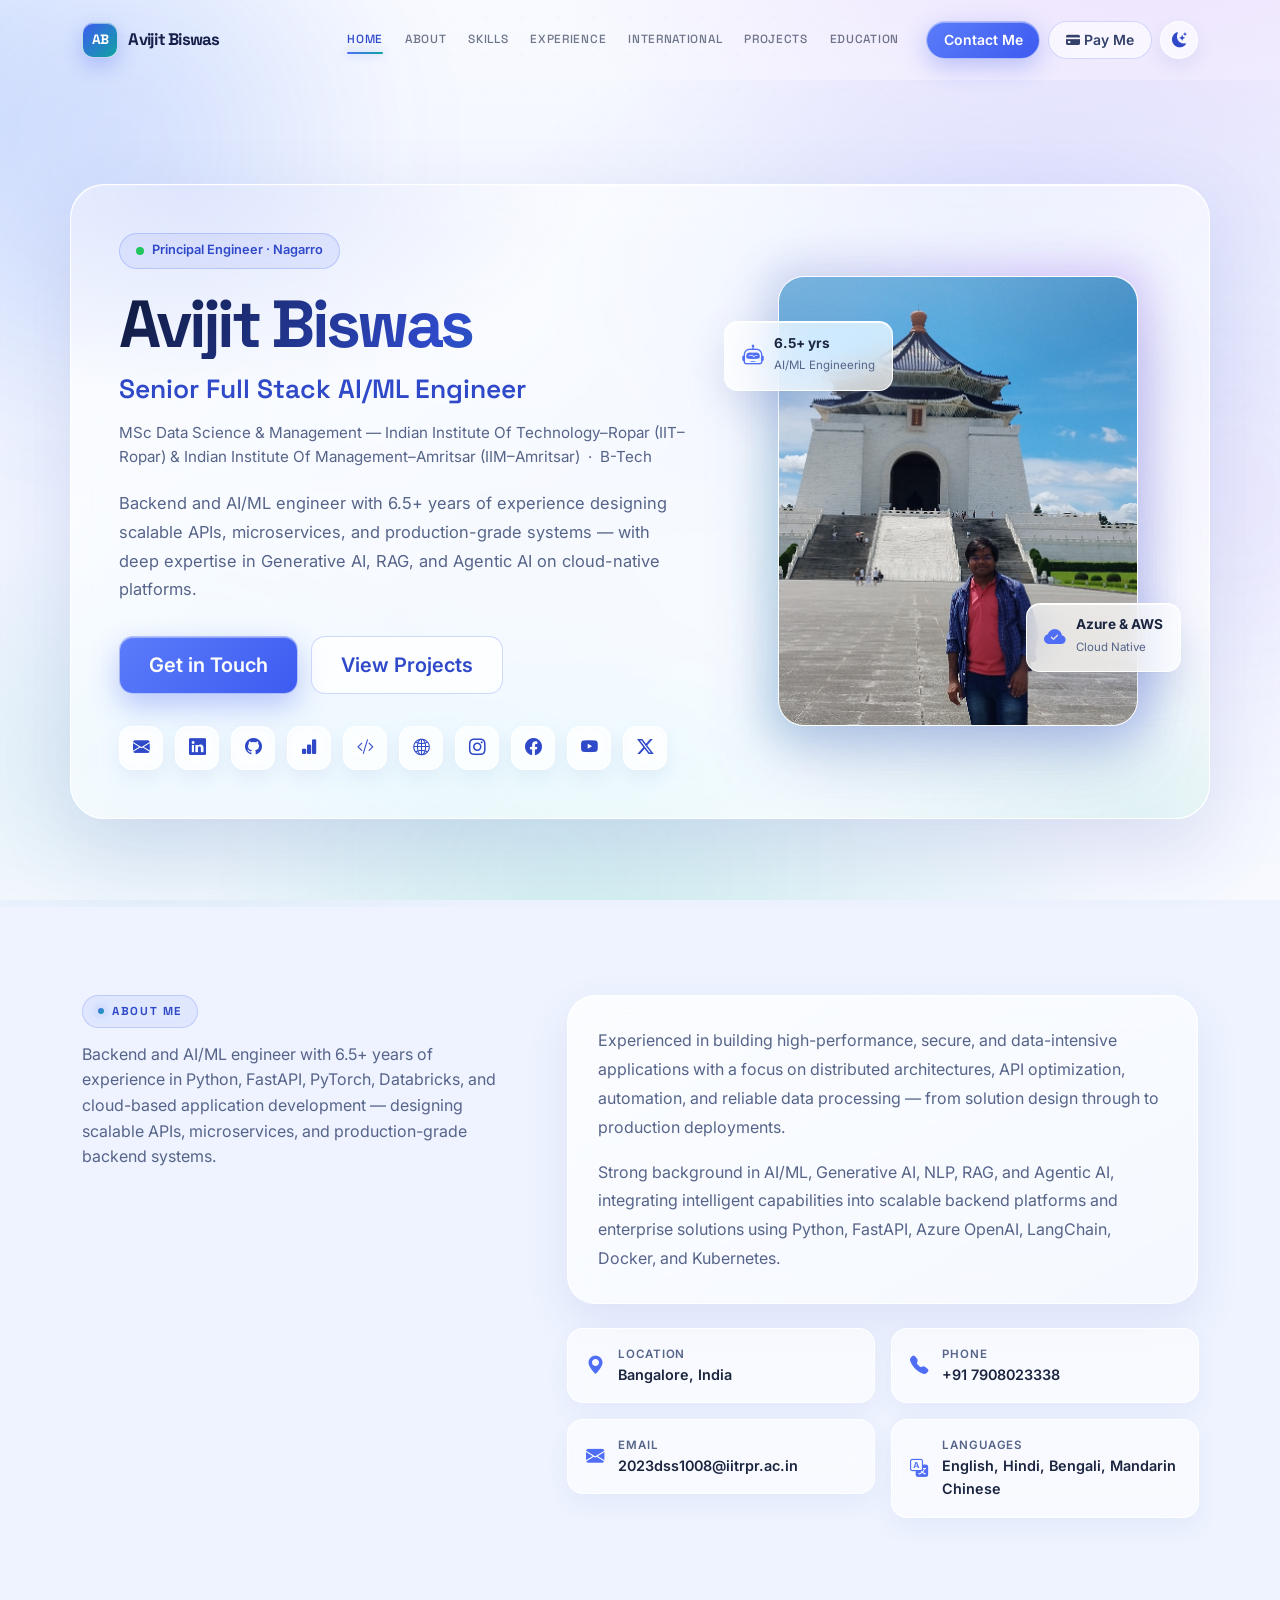
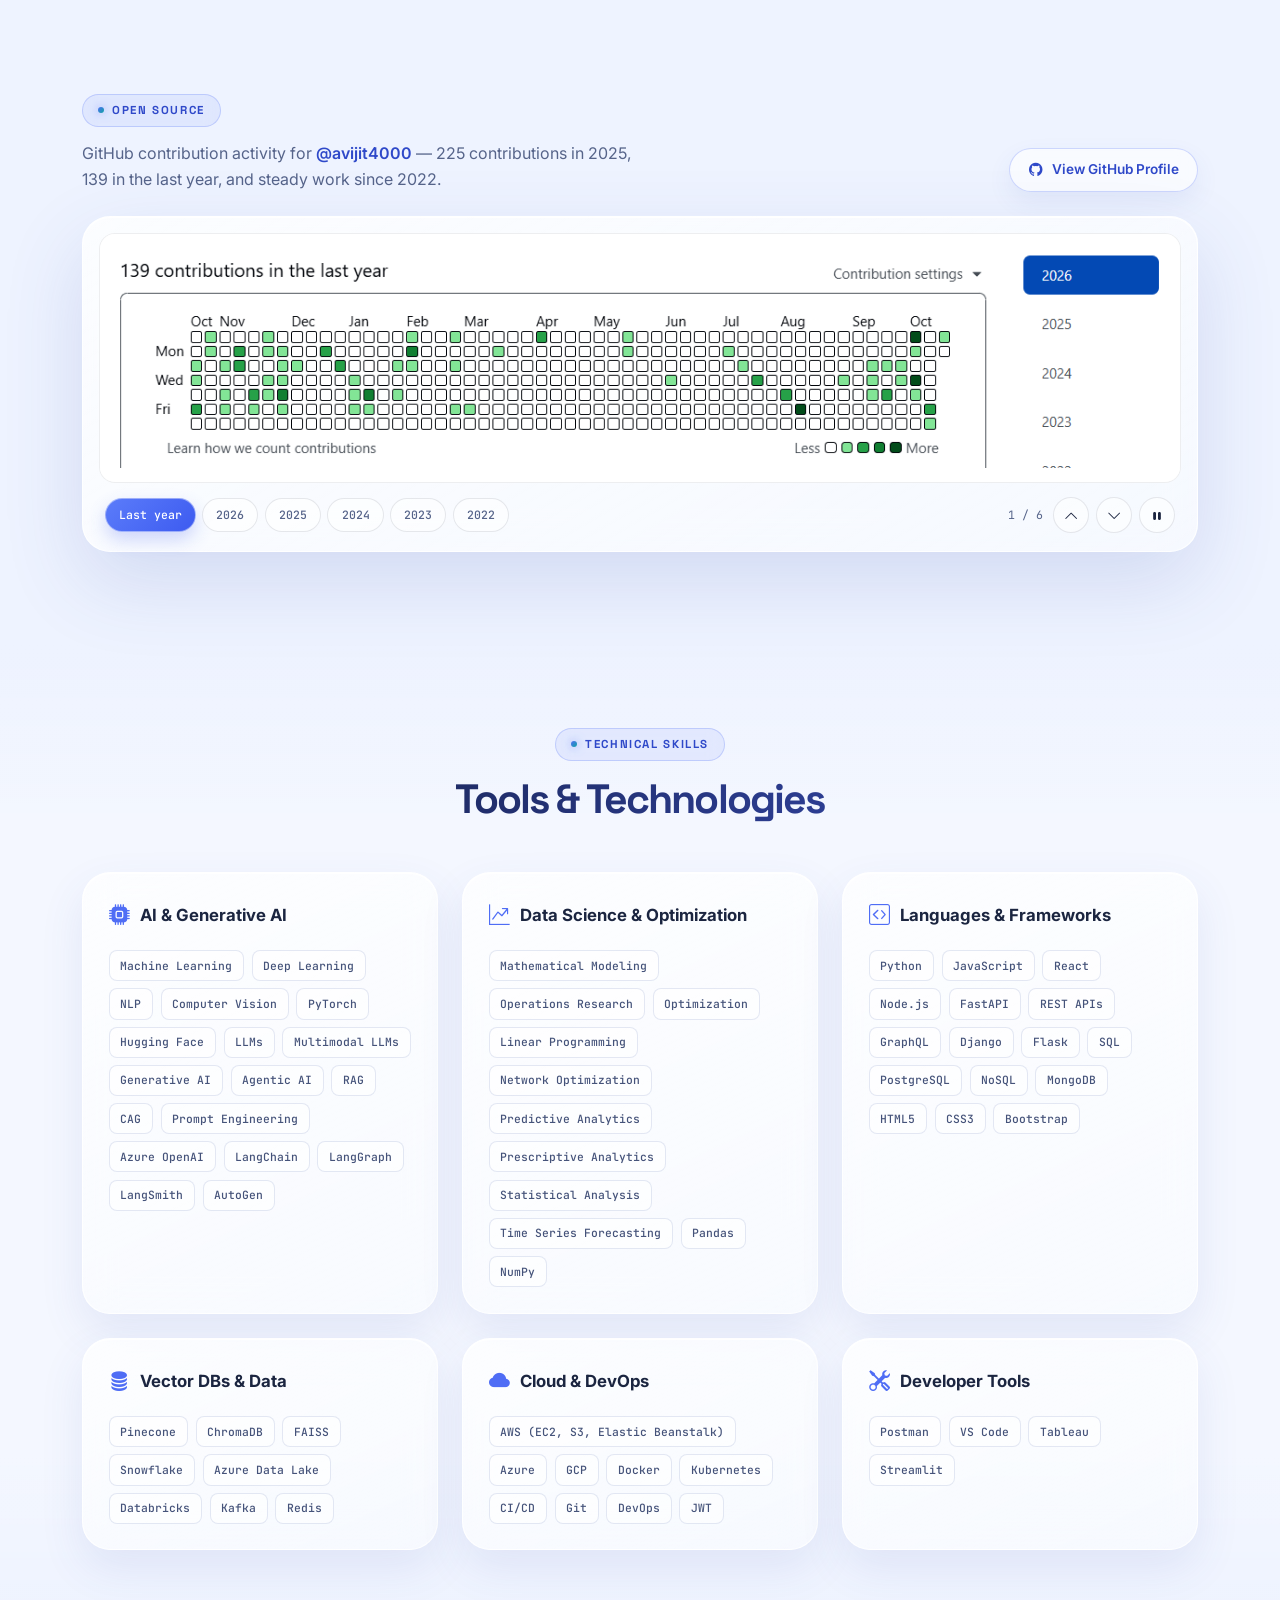
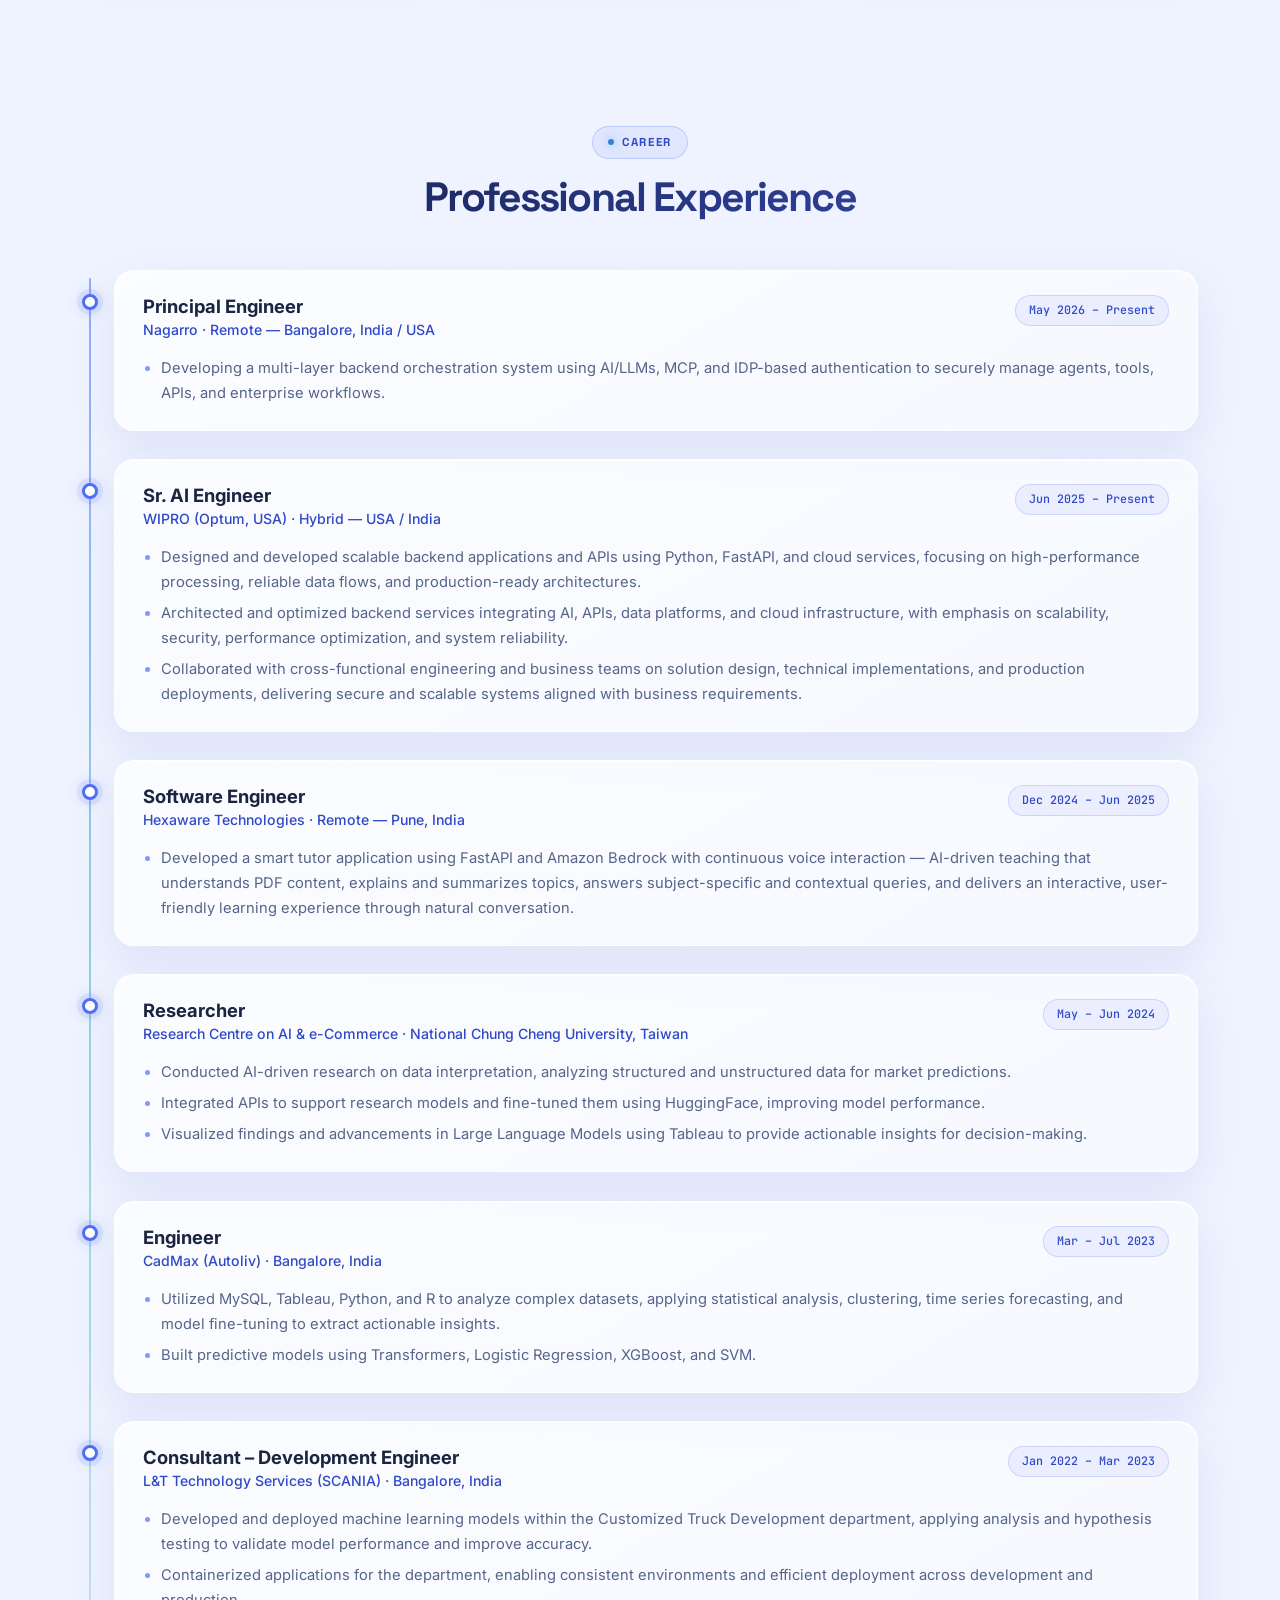
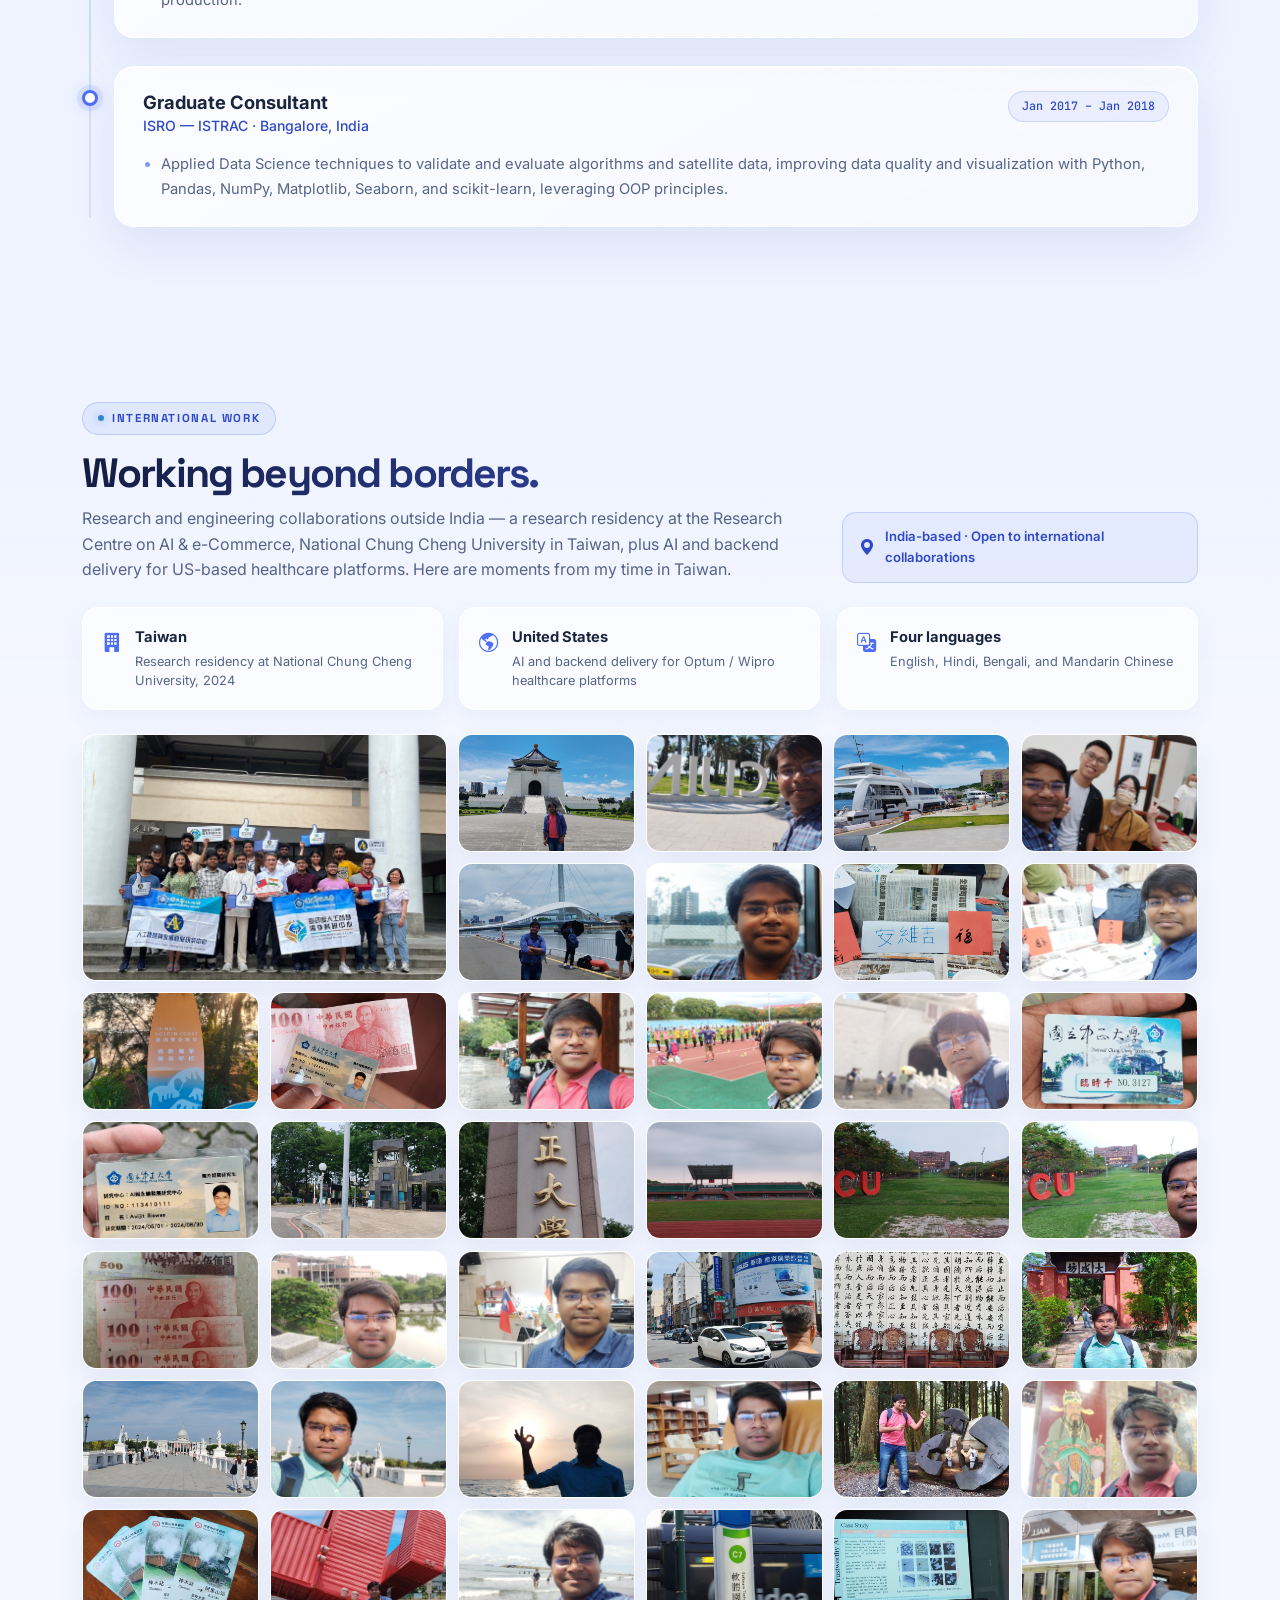
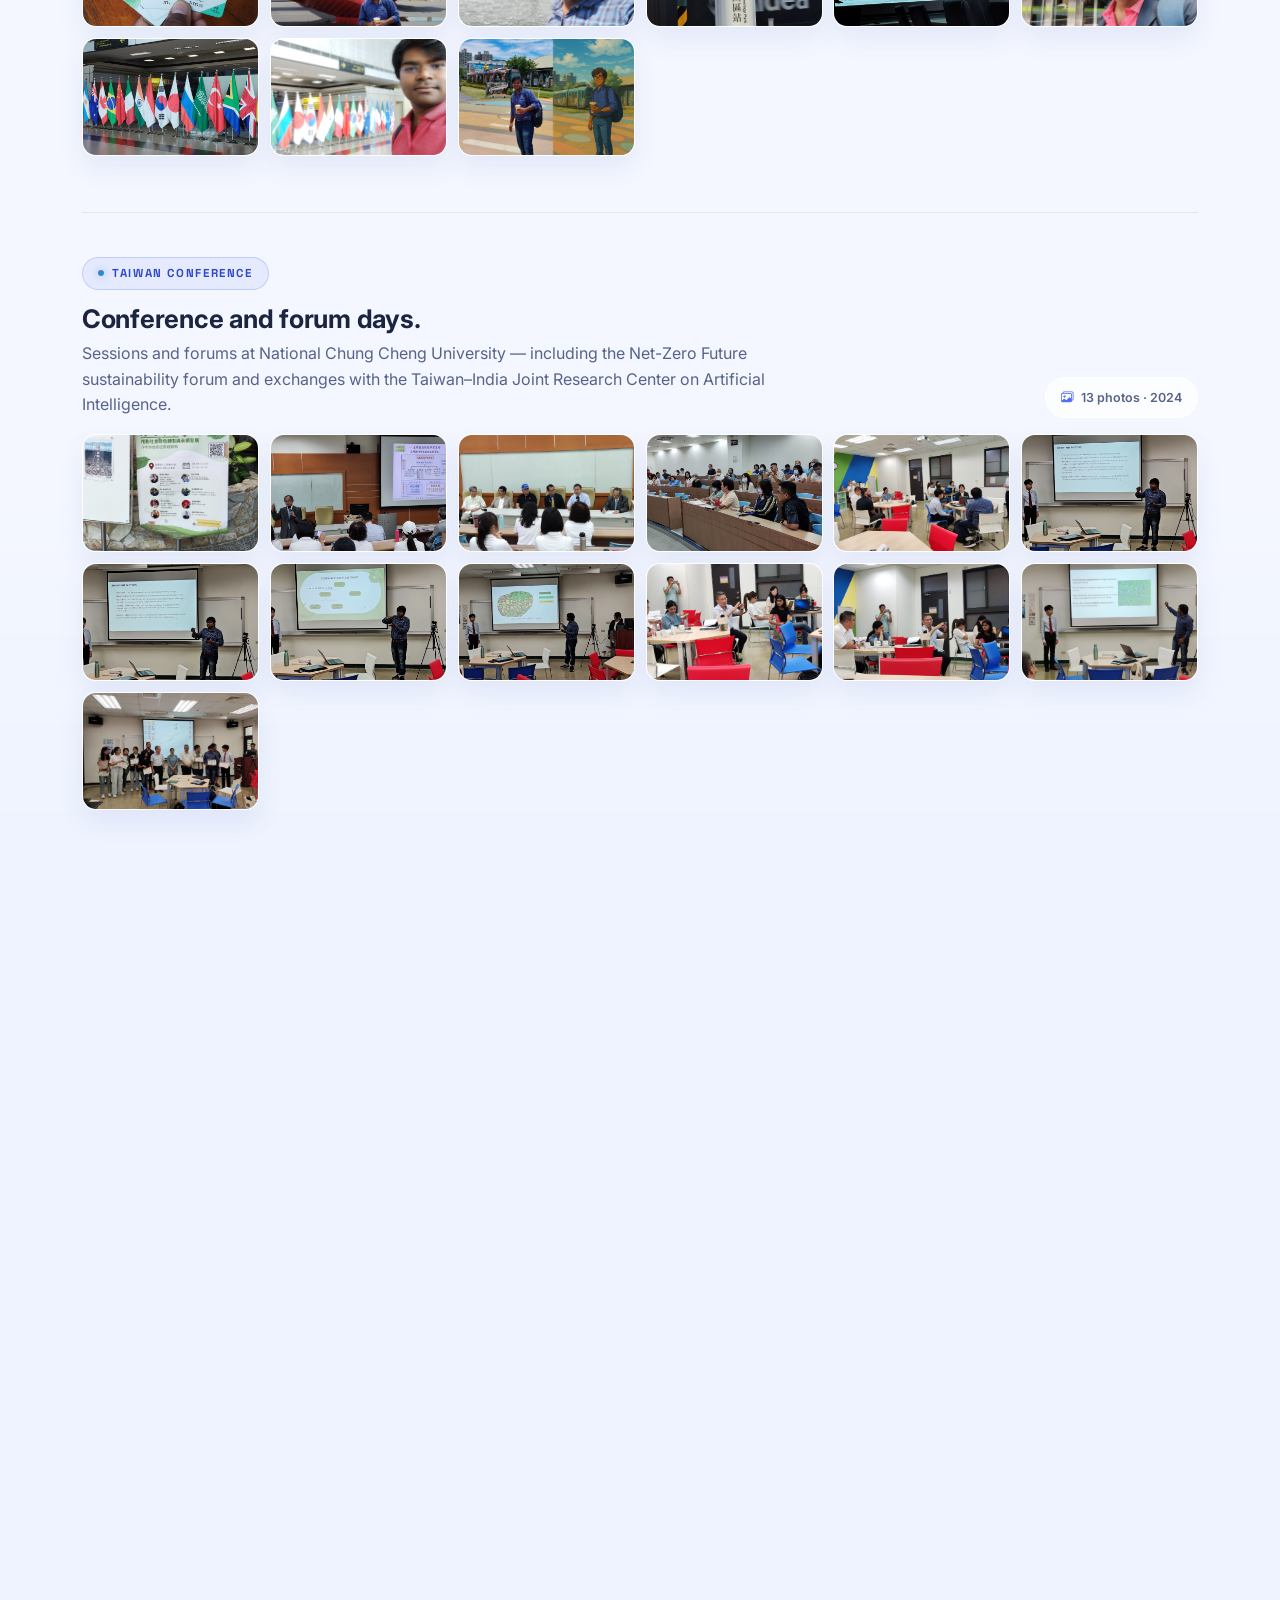
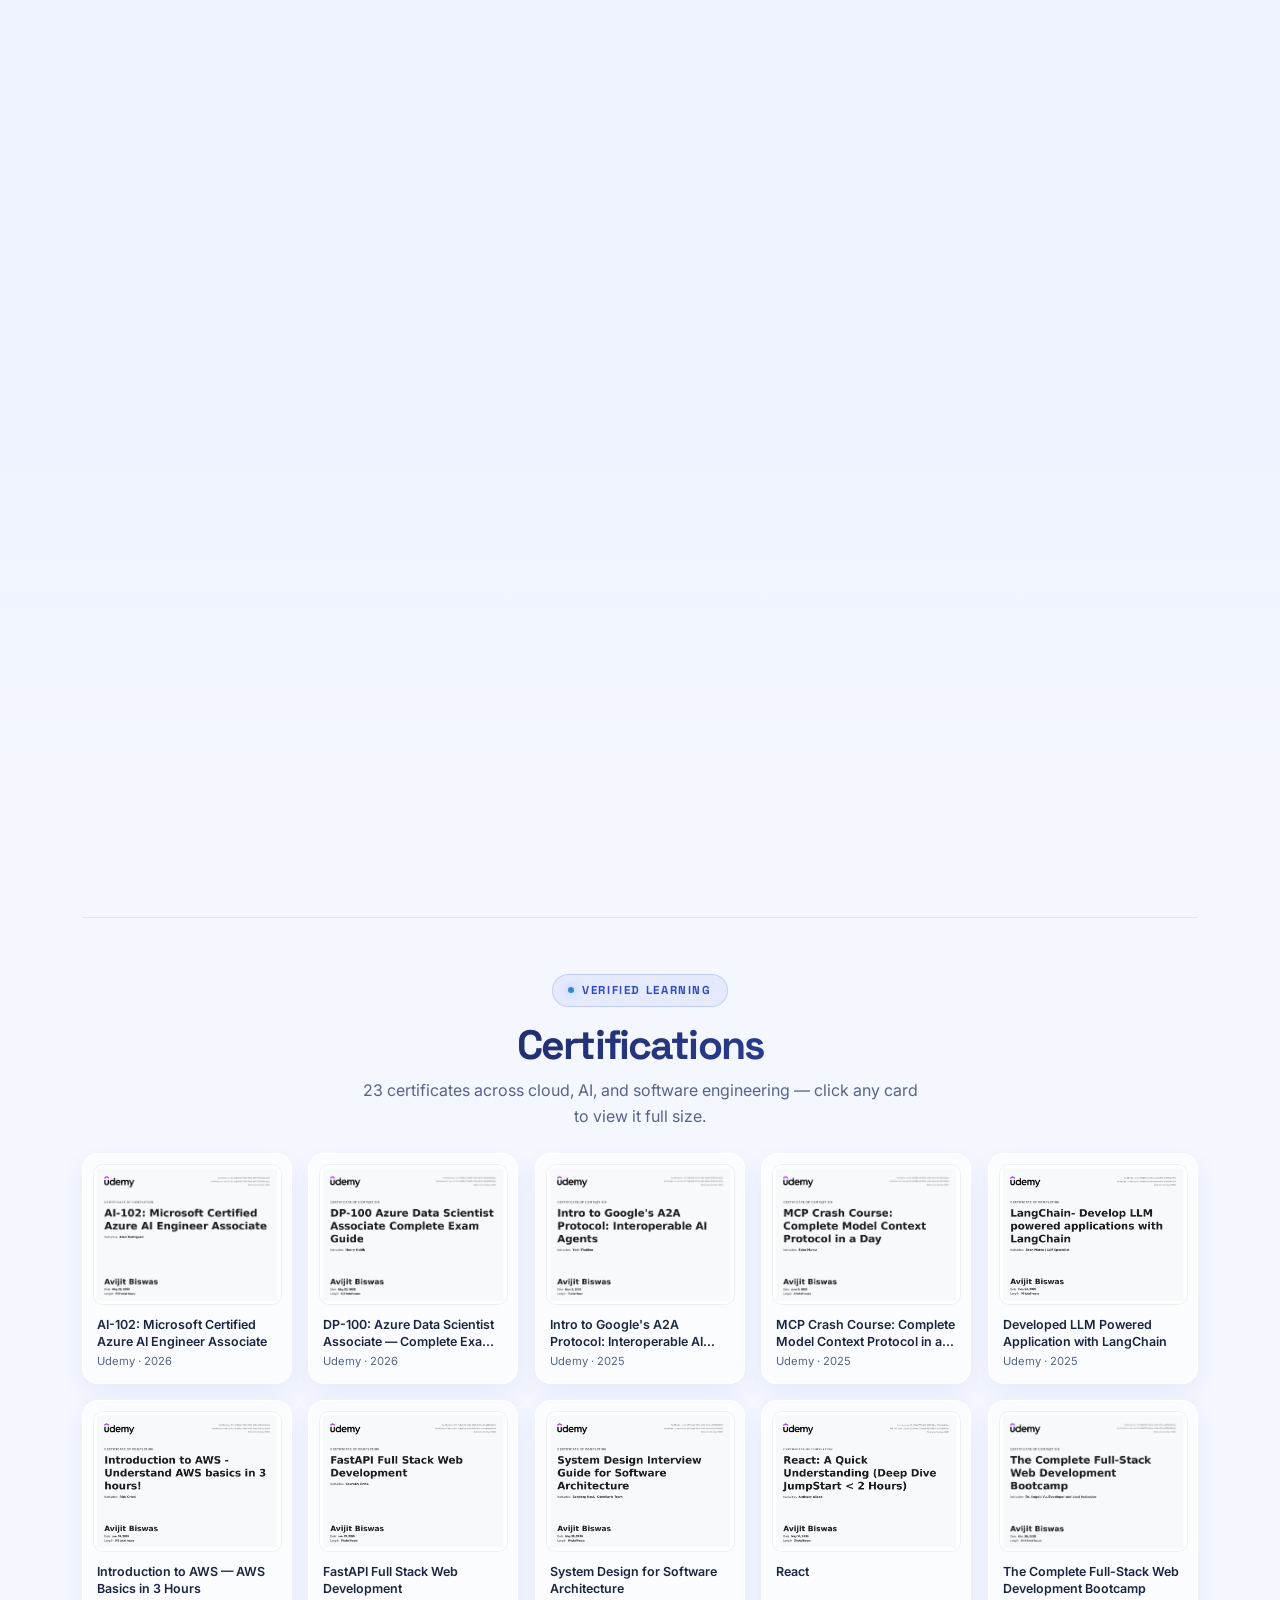
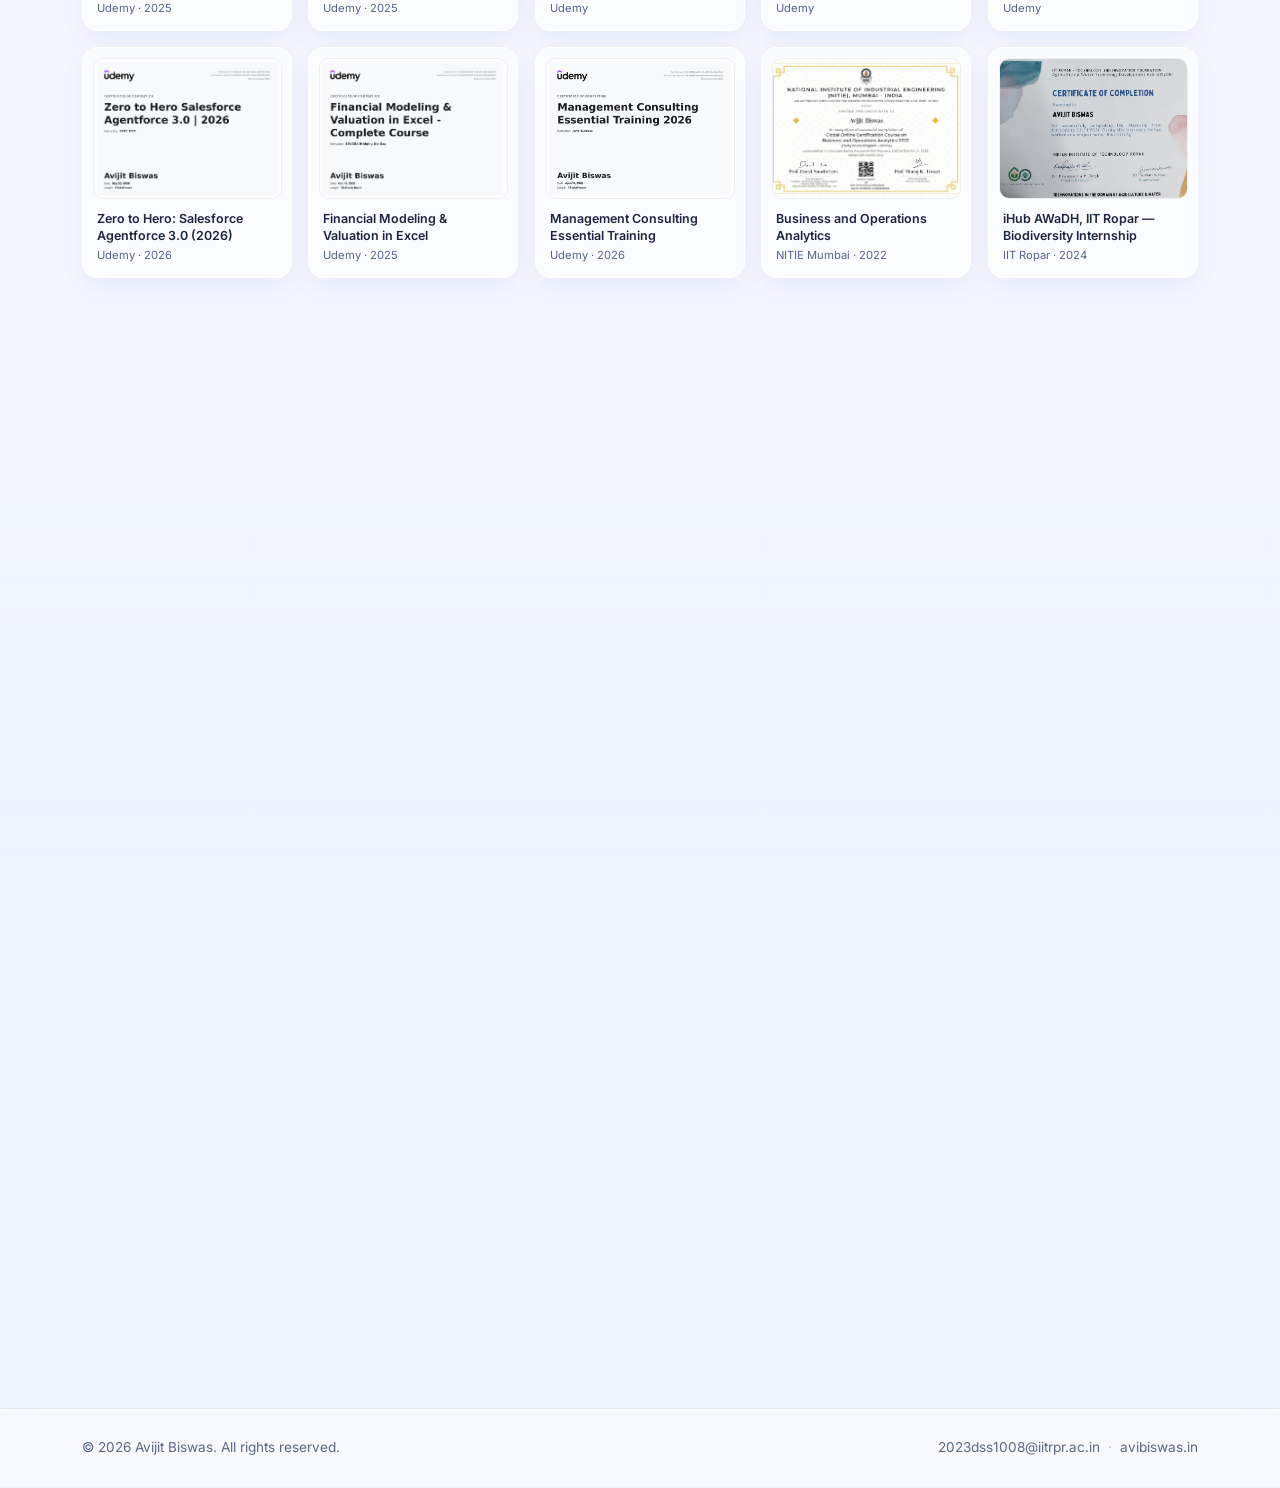
==== commit 2cf8c45b: "new update" ====
--- a/index.html
+++ b/index.html
@@ -3,8 +3,15 @@
   <head>
     <meta charset="utf-8">
     <meta name="viewport" content="width=device-width, initial-scale=1">
-    <meta name="description" content="Avijit Biswas — Senior AI Engineer specializing in LLM-powered systems, Agentic AI, and full-stack development.">
-    <title>Avijit Biswas | Senior AI Engineer</title>
+    <meta name="description" content="Avijit Biswas — Senior Full Stack AI/ML Engineer building scalable backend systems, LLM-powered applications, and Agentic AI on cloud-native platforms.">
+    <title>Avijit Biswas | Senior Full Stack AI/ML Engineer</title>
+    <script>
+      try {
+        if (localStorage.getItem('theme') === 'dark') {
+          document.documentElement.setAttribute('data-theme', 'dark');
+        }
+      } catch (error) {}
+    </script>
     <link rel="preconnect" href="https://fonts.googleapis.com">
     <link rel="preconnect" href="https://fonts.gstatic.com" crossorigin>
     <link href="https://fonts.googleapis.com/css2?family=Inter:wght@400;500;600;700;800&family=JetBrains+Mono:wght@400;500&family=Space+Grotesk:wght@400;500;600;700&display=swap" rel="stylesheet">
@@ -13,23 +20,37 @@
     <link rel="stylesheet" href="style.css">
   </head>
 
-  <body>
+  <body class="glass-page">
+    <div class="page-bg" aria-hidden="true">
+      <span class="orb orb-1"></span>
+      <span class="orb orb-2"></span>
+      <span class="orb orb-3"></span>
+      <span class="grid-overlay"></span>
+    </div>
+    <div class="scroll-progress" id="scrollProgress" aria-hidden="true"></div>
+
     <header class="site-header sticky-top">
       <div class="container-lg">
-        <nav class="navbar navbar-expand-lg px-0">
+        <nav class="navbar navbar-expand-xl px-0">
           <a class="navbar-brand" href="#home">
             <span class="brand-mark">AB</span>
             <span class="brand-text">Avijit Biswas</span>
           </a>
-          <button class="navbar-toggler" type="button" data-bs-toggle="collapse" data-bs-target="#mainNav" aria-controls="mainNav" aria-expanded="false" aria-label="Toggle navigation">
-            <span class="navbar-toggler-icon"></span>
-          </button>
+          <div class="header-actions d-flex align-items-center gap-2 ms-auto ms-xl-2 order-xl-last">
+            <button class="theme-toggle" id="themeToggle" type="button" aria-label="Switch to dark mode" aria-pressed="false" title="Switch to dark mode">
+              <i class="bi bi-moon-stars-fill" aria-hidden="true"></i>
+            </button>
+            <button class="navbar-toggler" type="button" data-bs-toggle="collapse" data-bs-target="#mainNav" aria-controls="mainNav" aria-expanded="false" aria-label="Toggle navigation">
+              <span class="navbar-toggler-icon"></span>
+            </button>
+          </div>
           <div class="collapse navbar-collapse" id="mainNav">
             <ul class="navbar-nav ms-auto align-items-lg-center">
               <li class="nav-item"><a class="nav-link active" href="#home">Home</a></li>
               <li class="nav-item"><a class="nav-link" href="#about">About</a></li>
               <li class="nav-item"><a class="nav-link" href="#skills">Skills</a></li>
               <li class="nav-item"><a class="nav-link" href="#experience">Experience</a></li>
+              <li class="nav-item"><a class="nav-link" href="#international">International</a></li>
               <li class="nav-item"><a class="nav-link" href="#projects">Projects</a></li>
               <li class="nav-item"><a class="nav-link" href="#education">Education</a></li>
               <li class="nav-item ms-lg-3">
@@ -50,32 +71,36 @@
       <!-- Hero -->
       <section id="home" class="hero">
         <div class="hero-bg"></div>
-        <div class="container-lg position-relative">
+        <div class="container-lg position-relative hero-panel">
           <div class="row align-items-center g-5">
             <div class="col-lg-7">
               <div class="hero-badge">
                 <span class="pulse-dot"></span>
-                Available for opportunities
+                Principal Engineer · Nagarro
               </div>
               <h1 class="hero-title">Avijit Biswas</h1>
-              <p class="hero-subtitle">Senior AI Engineer</p>
+              <p class="hero-subtitle">Senior Full Stack AI/ML Engineer</p>
               <p class="hero-tagline">
-                MSc Data Science &amp; Management — IIT Ropar &amp; IIM Amritsar &nbsp;·&nbsp; B-Tech
+                MSc Data Science &amp; Management — Indian Institute Of Technology–Ropar (IIT–Ropar) &amp; Indian Institute Of Management–Amritsar (IIM–Amritsar) &nbsp;·&nbsp; B-Tech
               </p>
               <p class="hero-desc">
-                I transform complex problems into intelligent, scalable solutions — building production-grade AI agents, LLM-powered applications, and full-stack systems that deliver real-world impact.
+                Backend and AI/ML engineer with 6.5+ years of experience designing scalable APIs, microservices, and production-grade systems — with deep expertise in Generative AI, RAG, and Agentic AI on cloud-native platforms.
               </p>
               <div class="hero-actions">
                 <a href="#contact" class="btn btn-primary btn-lg">Get in Touch</a>
                 <a href="#projects" class="btn btn-outline-light btn-lg">View Projects</a>
               </div>
               <div class="hero-links">
-                <a href="mailto:avijit4000@gmail.com" title="Email"><i class="bi bi-envelope-fill"></i></a>
+                <a href="mailto:2023dss1008@iitrpr.ac.in" title="Email"><i class="bi bi-envelope-fill"></i></a>
                 <a href="https://www.linkedin.com/in/avijit-biswas4000" target="_blank" rel="noopener" title="LinkedIn"><i class="bi bi-linkedin"></i></a>
                 <a href="https://github.com/avijit4000" target="_blank" rel="noopener" title="GitHub"><i class="bi bi-github"></i></a>
                 <a href="https://www.kaggle.com" target="_blank" rel="noopener" title="Kaggle"><i class="bi bi-bar-chart-fill"></i></a>
                 <a href="https://leetcode.com/u/avijit4000/" target="_blank" rel="noopener" title="LeetCode"><i class="bi bi-code-slash"></i></a>
                 <a href="https://www.avibiswas.in/" target="_blank" rel="noopener" title="Website"><i class="bi bi-globe2"></i></a>
+                <a href="https://www.instagram.com/avijit_biswas01/" target="_blank" rel="noopener" title="Instagram" aria-label="Instagram"><i class="bi bi-instagram"></i></a>
+                <a href="https://www.facebook.com/avijitbiswas01/" target="_blank" rel="noopener" title="Facebook" aria-label="Facebook"><i class="bi bi-facebook"></i></a>
+                <a href="https://www.youtube.com/@AvijitBiswasgood" target="_blank" rel="noopener" title="YouTube" aria-label="YouTube"><i class="bi bi-youtube"></i></a>
+                <a href="https://x.com/avijit4000" target="_blank" rel="noopener" title="X (Twitter)" aria-label="X (Twitter)"><i class="bi bi-twitter-x"></i></a>
               </div>
             </div>
             <div class="col-lg-5">
@@ -87,8 +112,8 @@
                 <div class="hero-float-card card-1">
                   <i class="bi bi-robot"></i>
                   <div>
-                    <strong>5.5+ yrs</strong>
-                    <span>AI Engineering</span>
+                    <strong>6.5+ yrs</strong>
+                    <span>AI/ML Engineering</span>
                   </div>
                 </div>
                 <div class="hero-float-card card-2">
@@ -110,18 +135,17 @@
           <div class="row g-5 align-items-start">
             <div class="col-lg-5">
               <span class="section-label">About Me</span>
-              <h2 class="section-title">Building intelligent systems that scale.</h2>
               <p class="text-muted">
-                Full Stack AI Engineer with 5.5+ years of experience building and deploying production-grade AI applications, Agentic AI workflows, LLM-powered systems, and scalable web applications.
+                Backend and AI/ML engineer with 6.5+ years of experience in Python, FastAPI, PyTorch, Databricks, and cloud-based application development — designing scalable APIs, microservices, and production-grade backend systems.
               </p>
             </div>
             <div class="col-lg-7">
               <div class="about-card">
                 <p>
-                  Proven expertise in AI agent orchestration, RAG pipelines, React-based frontend development, API integrations, cloud-native architectures, and end-to-end application development — delivering scalable, high-performance solutions for complex business problems.
+                  Experienced in building high-performance, secure, and data-intensive applications with a focus on distributed architectures, API optimization, automation, and reliable data processing — from solution design through to production deployments.
                 </p>
                 <p class="mb-0">
-                  My focus is on building robust, user-centric applications that seamlessly move from development to deployment while delivering measurable real-world impact using Python, React, FastAPI, Azure OpenAI, Amazon Bedrock, Docker, and Kubernetes.
+                  Strong background in AI/ML, Generative AI, NLP, RAG, and Agentic AI, integrating intelligent capabilities into scalable backend platforms and enterprise solutions using Python, FastAPI, Azure OpenAI, LangChain, Docker, and Kubernetes.
                 </p>
               </div>
               <div class="row g-3 mt-2">
@@ -148,7 +172,7 @@
                     <i class="bi bi-envelope-fill"></i>
                     <div>
                       <span class="info-label">Email</span>
-                      <span class="info-value">avijit4000@gmail.com</span>
+                      <span class="info-value">2023dss1008@iitrpr.ac.in</span>
                     </div>
                   </div>
                 </div>
@@ -157,10 +181,76 @@
                     <i class="bi bi-translate"></i>
                     <div>
                       <span class="info-label">Languages</span>
-                      <span class="info-value">English, Hindi, Bengali, Mandarin</span>
+                      <span class="info-value">English, Hindi, Bengali, Mandarin Chinese</span>
                     </div>
                   </div>
                 </div>
+              </div>
+            </div>
+          </div>
+        </div>
+      </section>
+
+      <!-- GitHub activity -->
+      <section id="github" class="section github-section">
+        <div class="container-lg">
+          <div class="row align-items-end g-4 mb-4">
+            <div class="col-lg-8">
+              <span class="section-label">Open Source</span>
+              <p class="section-desc mb-0">
+                GitHub contribution activity for <a href="https://github.com/avijit4000" target="_blank" rel="noopener">@avijit4000</a> — 225 contributions in 2025, 139 in the last year, and steady work since 2022.
+              </p>
+            </div>
+            <div class="col-lg-4 text-lg-end">
+              <a class="github-profile-btn" href="https://github.com/avijit4000" target="_blank" rel="noopener">
+                <i class="bi bi-github" aria-hidden="true"></i>View GitHub Profile
+              </a>
+            </div>
+          </div>
+
+          <div class="github-card" id="githubCarousel">
+            <div class="github-viewport" role="region" aria-label="GitHub contribution graphs by year">
+              <div class="github-track" id="githubTrack">
+                <figure class="github-slide">
+                  <img src="images/Work/github/github%20contribution.png" alt="GitHub contribution graph for the last 12 months showing 139 contributions" loading="lazy" decoding="async">
+                </figure>
+                <figure class="github-slide">
+                  <img src="images/Work/github/github%20contribution%202026.png" alt="GitHub contribution graph for 2026 showing 91 contributions" loading="lazy" decoding="async">
+                </figure>
+                <figure class="github-slide">
+                  <img src="images/Work/github/github%20contribution%202025.png" alt="GitHub contribution graph for 2025 showing 225 contributions" loading="lazy" decoding="async">
+                </figure>
+                <figure class="github-slide">
+                  <img src="images/Work/github/github%20contribution%202024.png" alt="GitHub contribution graph for 2024 showing 103 contributions" loading="lazy" decoding="async">
+                </figure>
+                <figure class="github-slide">
+                  <img src="images/Work/github/github%20contribution%202023.png" alt="GitHub contribution graph for 2023 showing 137 contributions" loading="lazy" decoding="async">
+                </figure>
+                <figure class="github-slide">
+                  <img src="images/Work/github/github%20contribution%202022.png" alt="GitHub contribution graph for 2022 showing 28 contributions" loading="lazy" decoding="async">
+                </figure>
+              </div>
+            </div>
+            <div class="github-bar">
+              <div class="github-years" role="group" aria-label="Select a contribution year">
+                <button class="github-year active" type="button" aria-pressed="true">Last year</button>
+                <button class="github-year" type="button" aria-pressed="false">2026</button>
+                <button class="github-year" type="button" aria-pressed="false">2025</button>
+                <button class="github-year" type="button" aria-pressed="false">2024</button>
+                <button class="github-year" type="button" aria-pressed="false">2023</button>
+                <button class="github-year" type="button" aria-pressed="false">2022</button>
+              </div>
+              <div class="github-controls">
+                <span class="github-position" id="githubPosition">1 / 6</span>
+                <button class="github-arrow" id="githubPrev" type="button" aria-label="Previous contribution year" title="Previous year">
+                  <i class="bi bi-chevron-up" aria-hidden="true"></i>
+                </button>
+                <button class="github-arrow" id="githubNext" type="button" aria-label="Next contribution year" title="Next year">
+                  <i class="bi bi-chevron-down" aria-hidden="true"></i>
+                </button>
+                <button class="github-arrow" id="githubPlay" type="button" aria-label="Pause automatic slideshow" title="Pause automatic slideshow">
+                  <i class="bi bi-pause-fill" aria-hidden="true"></i>
+                </button>
               </div>
             </div>
           </div>
@@ -180,13 +270,28 @@
               <div class="skill-group">
                 <div class="skill-group-header">
                   <i class="bi bi-cpu-fill"></i>
-                  <h3>AI &amp; ML</h3>
+                  <h3>AI &amp; Generative AI</h3>
                 </div>
                 <div class="skill-tags">
-                  <span>LLM</span><span>Agentic AI</span><span>RAG</span><span>LangChain</span>
-                  <span>LangGraph</span><span>LangSmith</span><span>OpenAI</span><span>Azure OpenAI</span>
-                  <span>Hugging Face</span><span>PyTorch</span><span>NLP</span><span>Deep Learning</span>
-                  <span>Computer Vision</span><span>Generative AI</span><span>Prompt Engineering</span>
+                  <span>Machine Learning</span><span>Deep Learning</span><span>NLP</span><span>Computer Vision</span>
+                  <span>PyTorch</span><span>Hugging Face</span><span>LLMs</span><span>Multimodal LLMs</span>
+                  <span>Generative AI</span><span>Agentic AI</span><span>RAG</span><span>CAG</span>
+                  <span>Prompt Engineering</span><span>Azure OpenAI</span><span>LangChain</span><span>LangGraph</span>
+                  <span>LangSmith</span><span>AutoGen</span>
+                </div>
+              </div>
+            </div>
+            <div class="col-md-4">
+              <div class="skill-group">
+                <div class="skill-group-header">
+                  <i class="bi bi-graph-up-arrow"></i>
+                  <h3>Data Science &amp; Optimization</h3>
+                </div>
+                <div class="skill-tags">
+                  <span>Mathematical Modeling</span><span>Operations Research</span><span>Optimization</span>
+                  <span>Linear Programming</span><span>Network Optimization</span><span>Predictive Analytics</span>
+                  <span>Prescriptive Analytics</span><span>Statistical Analysis</span><span>Time Series Forecasting</span>
+                  <span>Pandas</span><span>NumPy</span>
                 </div>
               </div>
             </div>
@@ -197,10 +302,22 @@
                   <h3>Languages &amp; Frameworks</h3>
                 </div>
                 <div class="skill-tags">
-                  <span>Python</span><span>JavaScript</span><span>React</span><span>FastAPI</span>
-                  <span>Node.js</span><span>Django</span><span>Flask</span><span>SQL</span>
-                  <span>PostgreSQL</span><span>MongoDB</span><span>GraphQL</span><span>gRPC</span>
-                  <span>REST APIs</span><span>asyncio</span><span>R</span>
+                  <span>Python</span><span>JavaScript</span><span>React</span><span>Node.js</span>
+                  <span>FastAPI</span><span>REST APIs</span><span>GraphQL</span><span>Django</span>
+                  <span>Flask</span><span>SQL</span><span>PostgreSQL</span><span>NoSQL</span>
+                  <span>MongoDB</span><span>HTML5</span><span>CSS3</span><span>Bootstrap</span>
+                </div>
+              </div>
+            </div>
+            <div class="col-md-4">
+              <div class="skill-group">
+                <div class="skill-group-header">
+                  <i class="bi bi-database-fill"></i>
+                  <h3>Vector DBs &amp; Data</h3>
+                </div>
+                <div class="skill-tags">
+                  <span>Pinecone</span><span>ChromaDB</span><span>FAISS</span><span>Snowflake</span>
+                  <span>Azure Data Lake</span><span>Databricks</span><span>Kafka</span><span>Redis</span>
                 </div>
               </div>
             </div>
@@ -211,34 +328,20 @@
                   <h3>Cloud &amp; DevOps</h3>
                 </div>
                 <div class="skill-tags">
-                  <span>AWS</span><span>Azure</span><span>GCP</span><span>Docker</span>
-                  <span>Kubernetes</span><span>CI/CD</span><span>Jenkins</span><span>Kafka</span>
-                  <span>Redis</span><span>Snowflake</span><span>Databricks</span><span>Git</span>
-                  <span>DevOps</span><span>LLMOps</span><span>JWT / RBAC</span>
-                </div>
-              </div>
-            </div>
-            <div class="col-md-6">
-              <div class="skill-group">
-                <div class="skill-group-header">
-                  <i class="bi bi-database-fill"></i>
-                  <h3>Vector DBs &amp; Data</h3>
-                </div>
-                <div class="skill-tags">
-                  <span>Pinecone</span><span>Chroma DB</span><span>FAISS</span><span>Pandas</span>
-                  <span>NumPy</span><span>Azure Data Lake</span><span>Tableau</span>
-                </div>
-              </div>
-            </div>
-            <div class="col-md-6">
+                  <span>AWS (EC2, S3, Elastic Beanstalk)</span><span>Azure</span><span>GCP</span><span>Docker</span>
+                  <span>Kubernetes</span><span>CI/CD</span><span>Git</span><span>DevOps</span>
+                  <span>JWT</span>
+                </div>
+              </div>
+            </div>
+            <div class="col-md-4">
               <div class="skill-group">
                 <div class="skill-group-header">
                   <i class="bi bi-tools"></i>
                   <h3>Developer Tools</h3>
                 </div>
                 <div class="skill-tags">
-                  <span>Postman</span><span>VS Code</span><span>HTML5</span><span>CSS3</span>
-                  <span>Bootstrap</span><span>Streamlit</span><span>AutoGen</span><span>LoRA</span>
+                  <span>Postman</span><span>VS Code</span><span>Tableau</span><span>Streamlit</span>
                 </div>
               </div>
             </div>
@@ -260,15 +363,13 @@
               <div class="timeline-card">
                 <div class="timeline-header">
                   <div>
-                    <h3>Sr. AI Engineer</h3>
-                    <p class="company">WIPRO (Optum, USA) · Hybrid USA / India</p>
+                    <h3>Principal Engineer</h3>
+                    <p class="company">Nagarro · Remote — Bangalore, India / USA</p>
                   </div>
-                  <span class="timeline-date">Jun 2025 – May 2026</span>
+                  <span class="timeline-date">May 2026 – Present</span>
                 </div>
                 <ul>
-                  <li>Designed, developed, and deployed production-grade AI agents, LLM-powered applications, and intelligent automation using Azure OpenAI, LangChain, AutoGen, RAG, fine-tuning, and LoRA.</li>
-                  <li>Built agentic AI systems with multi-step reasoning, tool calling, workflow orchestration, and autonomous decision-making for enterprise-scale workflows.</li>
-                  <li>Developed scalable end-to-end AI applications using Python, FastAPI, React, Azure, and Databricks with CI/CD (Jenkins), observability, and LLMOps best practices.</li>
+                  <li>Developing a multi-layer backend orchestration system using AI/LLMs, MCP, and IDP-based authentication to securely manage agents, tools, APIs, and enterprise workflows.</li>
                 </ul>
               </div>
             </article>
@@ -278,13 +379,31 @@
               <div class="timeline-card">
                 <div class="timeline-header">
                   <div>
-                    <h3>Data Scientist</h3>
-                    <p class="company">Hexaware Technologies · Remote, Pune</p>
+                    <h3>Sr. AI Engineer</h3>
+                    <p class="company">WIPRO (Optum, USA) · Hybrid — USA / India</p>
+                  </div>
+                  <span class="timeline-date">Jun 2025 – Present</span>
+                </div>
+                <ul>
+                  <li>Designed and developed scalable backend applications and APIs using Python, FastAPI, and cloud services, focusing on high-performance processing, reliable data flows, and production-ready architectures.</li>
+                  <li>Architected and optimized backend services integrating AI, APIs, data platforms, and cloud infrastructure, with emphasis on scalability, security, performance optimization, and system reliability.</li>
+                  <li>Collaborated with cross-functional engineering and business teams on solution design, technical implementations, and production deployments, delivering secure and scalable systems aligned with business requirements.</li>
+                </ul>
+              </div>
+            </article>
+
+            <article class="timeline-item">
+              <div class="timeline-marker"></div>
+              <div class="timeline-card">
+                <div class="timeline-header">
+                  <div>
+                    <h3>Software Engineer</h3>
+                    <p class="company">Hexaware Technologies · Remote — Pune, India</p>
                   </div>
                   <span class="timeline-date">Dec 2024 – Jun 2025</span>
                 </div>
                 <ul>
-                  <li>Developed a smart tutor application using FastAPI and Amazon Bedrock with continuous voice interaction, enabling AI-driven teaching that understands PDF content and delivers interactive learning experiences.</li>
+                  <li>Developed a smart tutor application using FastAPI and Amazon Bedrock with continuous voice interaction — AI-driven teaching that understands PDF content, explains and summarizes topics, answers subject-specific and contextual queries, and delivers an interactive, user-friendly learning experience through natural conversation.</li>
                 </ul>
               </div>
             </article>
@@ -295,29 +414,14 @@
                 <div class="timeline-header">
                   <div>
                     <h3>Researcher</h3>
-                    <p class="company">National Chung Cheng University · Taiwan</p>
+                    <p class="company">Research Centre on AI &amp; e-Commerce · National Chung Cheng University, Taiwan</p>
                   </div>
                   <span class="timeline-date">May – Jun 2024</span>
                 </div>
                 <ul>
-                  <li>AI-driven research on data interpretation, analyzing structured and unstructured data for market predictions.</li>
-                  <li>Integrated APIs to support research models, fine-tuned using HuggingFace; visualized LLM advancements with Tableau.</li>
-                </ul>
-              </div>
-            </article>
-
-            <article class="timeline-item">
-              <div class="timeline-marker"></div>
-              <div class="timeline-card">
-                <div class="timeline-header">
-                  <div>
-                    <h3>Research Project</h3>
-                    <p class="company">iHub – AWaDH @ IIT Ropar · India</p>
-                  </div>
-                  <span class="timeline-date">Sep 2023 – Mar 2024</span>
-                </div>
-                <ul>
-                  <li>Conducted research in artificial intelligence and sustainable development, contributing to data-driven innovation projects.</li>
+                  <li>Conducted AI-driven research on data interpretation, analyzing structured and unstructured data for market predictions.</li>
+                  <li>Integrated APIs to support research models and fine-tuned them using HuggingFace, improving model performance.</li>
+                  <li>Visualized findings and advancements in Large Language Models using Tableau to provide actionable insights for decision-making.</li>
                 </ul>
               </div>
             </article>
@@ -328,12 +432,12 @@
                 <div class="timeline-header">
                   <div>
                     <h3>Engineer</h3>
-                    <p class="company">CadMax (Autoliv) · Bangalore</p>
+                    <p class="company">CadMax (Autoliv) · Bangalore, India</p>
                   </div>
                   <span class="timeline-date">Mar – Jul 2023</span>
                 </div>
                 <ul>
-                  <li>Utilized MySQL, Tableau, Python, and R for statistical analysis, clustering, time series forecasting, and model fine-tuning.</li>
+                  <li>Utilized MySQL, Tableau, Python, and R to analyze complex datasets, applying statistical analysis, clustering, time series forecasting, and model fine-tuning to extract actionable insights.</li>
                   <li>Built predictive models using Transformers, Logistic Regression, XGBoost, and SVM.</li>
                 </ul>
               </div>
@@ -345,13 +449,13 @@
                 <div class="timeline-header">
                   <div>
                     <h3>Consultant – Development Engineer</h3>
-                    <p class="company">L&amp;T Technology Services (SCANIA) · Bangalore</p>
+                    <p class="company">L&amp;T Technology Services (SCANIA) · Bangalore, India</p>
                   </div>
                   <span class="timeline-date">Jan 2022 – Mar 2023</span>
                 </div>
                 <ul>
-                  <li>Developed and deployed ML models for the Customized Truck Development department with hypothesis testing and performance validation.</li>
-                  <li>Containerized applications for consistent environments and efficient deployment across development and production.</li>
+                  <li>Developed and deployed machine learning models within the Customized Truck Development department, applying analysis and hypothesis testing to validate model performance and improve accuracy.</li>
+                  <li>Containerized applications for the department, enabling consistent environments and efficient deployment across development and production.</li>
                 </ul>
               </div>
             </article>
@@ -362,28 +466,12 @@
                 <div class="timeline-header">
                   <div>
                     <h3>Graduate Consultant</h3>
-                    <p class="company">ISRO – ISTRAC · Bangalore</p>
+                    <p class="company">ISRO — ISTRAC · Bangalore, India</p>
                   </div>
                   <span class="timeline-date">Jan 2017 – Jan 2018</span>
                 </div>
                 <ul>
-                  <li>Applied Data Science techniques to validate algorithms and satellite data, improving data quality and visualization using Python, Pandas, NumPy, Matplotlib, Seaborn, and scikit-learn.</li>
-                </ul>
-              </div>
-            </article>
-
-            <article class="timeline-item">
-              <div class="timeline-marker"></div>
-              <div class="timeline-card">
-                <div class="timeline-header">
-                  <div>
-                    <h3>Internship Trainee</h3>
-                    <p class="company">Bharat Electronics Limited · Bangalore</p>
-                  </div>
-                  <span class="timeline-date">Jul – Aug 2015</span>
-                </div>
-                <ul>
-                  <li>Worked on Drive-in Antenna System during internship training program.</li>
+                  <li>Applied Data Science techniques to validate and evaluate algorithms and satellite data, improving data quality and visualization with Python, Pandas, NumPy, Matplotlib, Seaborn, and scikit-learn, leveraging OOP principles.</li>
                 </ul>
               </div>
             </article>
@@ -391,8 +479,299 @@
         </div>
       </section>
 
+      <!-- International Work -->
+      <section id="international" class="section section-alt">
+        <div class="container-lg">
+          <div class="row g-4 align-items-end mb-4">
+            <div class="col-lg-8">
+              <span class="section-label">International Work</span>
+              <h2 class="section-title">Working beyond borders.</h2>
+              <p class="text-muted mb-0">
+                Research and engineering collaborations outside India — a research residency at the Research Centre on AI &amp; e-Commerce, National Chung Cheng University in Taiwan, plus AI and backend delivery for US-based healthcare platforms. Here are moments from my time in Taiwan.
+              </p>
+            </div>
+            <div class="col-lg-4">
+              <div class="global-note">
+                <i class="bi bi-geo-alt-fill"></i>
+                <span>India-based · Open to international collaborations</span>
+              </div>
+            </div>
+          </div>
+
+          <div class="row g-3 mb-4">
+            <div class="col-md-4">
+              <div class="global-tile">
+                <i class="bi bi-building-fill"></i>
+                <div>
+                  <strong>Taiwan</strong>
+                  <span>Research residency at National Chung Cheng University, 2024</span>
+                </div>
+              </div>
+            </div>
+            <div class="col-md-4">
+              <div class="global-tile">
+                <i class="bi bi-globe-americas"></i>
+                <div>
+                  <strong>United States</strong>
+                  <span>AI and backend delivery for Optum / Wipro healthcare platforms</span>
+                </div>
+              </div>
+            </div>
+            <div class="col-md-4">
+              <div class="global-tile">
+                <i class="bi bi-translate"></i>
+                <div>
+                  <strong>Four languages</strong>
+                  <span>English, Hindi, Bengali, and Mandarin Chinese</span>
+                </div>
+              </div>
+            </div>
+          </div>
+
+          <div class="photo-gallery" data-gallery="visit">
+            <a class="photo-card is-featured" href="images/Taiwan%20Visit/1725878045599.jpeg" data-lightbox="images/Taiwan%20Visit/1725878045599.jpeg" data-caption="Taiwan&ndash;India Joint Research Center &middot; 2024" target="_blank" rel="noopener">
+              <img src="images/Taiwan%20Visit/1725878045599.jpeg" alt="Avijit Biswas with researchers at the Taiwan-India Joint Research Center, National Chung Cheng University" loading="lazy">
+              <span class="photo-caption">Taiwan&ndash;India Joint Research Center &middot; 2024</span>
+            </a>
+            <a class="photo-card" href="images/Taiwan%20Visit/1.jpg" data-lightbox="images/Taiwan%20Visit/1.jpg" data-caption="Taipei, Taiwan · 2024" target="_blank" rel="noopener">
+              <img src="images/Taiwan%20Visit/1.jpg" alt="Avijit Biswas at the Chiang Kai-shek Memorial Hall in Taipei, Taiwan" loading="lazy">
+              <span class="photo-caption">Taipei, Taiwan · 2024</span>
+            </a>
+            <a class="photo-card" href="images/Taiwan%20Visit/2.jpg" data-lightbox="images/Taiwan%20Visit/2.jpg" data-caption="Taiwan · 2024" target="_blank" rel="noopener">
+              <img src="images/Taiwan%20Visit/2.jpg" alt="Avijit Biswas during his research visit to Taiwan" loading="lazy">
+              <span class="photo-caption">Taiwan · 2024</span>
+            </a>
+            <a class="photo-card" href="images/Taiwan%20Visit/3.jpg" data-lightbox="images/Taiwan%20Visit/3.jpg" data-caption="Taiwan · 2024" target="_blank" rel="noopener">
+              <img src="images/Taiwan%20Visit/3.jpg" alt="Harbor in Taiwan during the research visit" loading="lazy">
+              <span class="photo-caption">Taiwan · 2024</span>
+            </a>
+            <a class="photo-card" href="images/Taiwan%20Visit/d.jpg" data-lightbox="images/Taiwan%20Visit/d.jpg" data-caption="Taiwan · 2024" target="_blank" rel="noopener">
+              <img src="images/Taiwan%20Visit/d.jpg" alt="Avijit Biswas with fellow researchers in Taiwan" loading="lazy">
+              <span class="photo-caption">Taiwan · 2024</span>
+            </a>
+            <a class="photo-card" href="images/Taiwan%20Visit/4.jpg" data-lightbox="images/Taiwan%20Visit/4.jpg" data-caption="Taiwan · 2024" target="_blank" rel="noopener">
+              <img src="images/Taiwan%20Visit/4.jpg" alt="Taiwan visit photo" loading="lazy">
+              <span class="photo-caption">Taiwan · 2024</span>
+            </a>
+            <a class="photo-card" href="images/Taiwan%20Visit/5.jpg" data-lightbox="images/Taiwan%20Visit/5.jpg" data-caption="Taiwan · 2024" target="_blank" rel="noopener">
+              <img src="images/Taiwan%20Visit/5.jpg" alt="Taiwan visit photo" loading="lazy">
+              <span class="photo-caption">Taiwan · 2024</span>
+            </a>
+            <a class="photo-card" href="images/Taiwan%20Visit/6.jpg" data-lightbox="images/Taiwan%20Visit/6.jpg" data-caption="Taiwan · 2024" target="_blank" rel="noopener">
+              <img src="images/Taiwan%20Visit/6.jpg" alt="Taiwan visit photo" loading="lazy">
+              <span class="photo-caption">Taiwan · 2024</span>
+            </a>
+            <a class="photo-card" href="images/Taiwan%20Visit/7.jpg" data-lightbox="images/Taiwan%20Visit/7.jpg" data-caption="Taiwan · 2024" target="_blank" rel="noopener">
+              <img src="images/Taiwan%20Visit/7.jpg" alt="Taiwan visit photo" loading="lazy">
+              <span class="photo-caption">Taiwan · 2024</span>
+            </a>
+            <a class="photo-card" href="images/Taiwan%20Visit/a.jpg" data-lightbox="images/Taiwan%20Visit/a.jpg" data-caption="Taiwan · 2024" target="_blank" rel="noopener">
+              <img src="images/Taiwan%20Visit/a.jpg" alt="Taiwan visit photo" loading="lazy">
+              <span class="photo-caption">Taiwan · 2024</span>
+            </a>
+            <a class="photo-card" href="images/Taiwan%20Visit/b.jpg" data-lightbox="images/Taiwan%20Visit/b.jpg" data-caption="Taiwan · 2024" target="_blank" rel="noopener">
+              <img src="images/Taiwan%20Visit/b.jpg" alt="Taiwan visit photo" loading="lazy">
+              <span class="photo-caption">Taiwan · 2024</span>
+            </a>
+            <a class="photo-card" href="images/Taiwan%20Visit/c.jpg" data-lightbox="images/Taiwan%20Visit/c.jpg" data-caption="Taiwan · 2024" target="_blank" rel="noopener">
+              <img src="images/Taiwan%20Visit/c.jpg" alt="Taiwan visit photo" loading="lazy">
+              <span class="photo-caption">Taiwan · 2024</span>
+            </a>
+            <a class="photo-card" href="images/Taiwan%20Visit/e.jpg" data-lightbox="images/Taiwan%20Visit/e.jpg" data-caption="Taiwan · 2024" target="_blank" rel="noopener">
+              <img src="images/Taiwan%20Visit/e.jpg" alt="Taiwan visit photo" loading="lazy">
+              <span class="photo-caption">Taiwan · 2024</span>
+            </a>
+            <a class="photo-card" href="images/Taiwan%20Visit/2.1.jpg" data-lightbox="images/Taiwan%20Visit/2.1.jpg" data-caption="Taipei, Taiwan · 2024" target="_blank" rel="noopener">
+              <img src="images/Taiwan%20Visit/2.1.jpg" alt="Selfie in front of the Chiang Kai-shek Memorial Hall in Taipei" loading="lazy">
+              <span class="photo-caption">Taipei, Taiwan · 2024</span>
+            </a>
+            <a class="photo-card" href="images/Taiwan%20Visit/IMG_20240502_101941.jpg" data-lightbox="images/Taiwan%20Visit/IMG_20240502_101941.jpg" data-caption="Taiwan &middot; 2024" target="_blank" rel="noopener">
+              <img src="images/Taiwan%20Visit/IMG_20240502_101941.jpg" alt="Avijit Biswas in Taiwan during his 2024 research visit" loading="lazy">
+              <span class="photo-caption">Taiwan &middot; 2024</span>
+            </a>
+            <a class="photo-card" href="images/Taiwan%20Visit/IMG_20240502_124504.jpg" data-lightbox="images/Taiwan%20Visit/IMG_20240502_124504.jpg" data-caption="Taiwan &middot; 2024" target="_blank" rel="noopener">
+              <img src="images/Taiwan%20Visit/IMG_20240502_124504.jpg" alt="Avijit Biswas in Taiwan during his 2024 research visit" loading="lazy">
+              <span class="photo-caption">Taiwan &middot; 2024</span>
+            </a>
+            <a class="photo-card" href="images/Taiwan%20Visit/IMG_20240503_124357.jpg" data-lightbox="images/Taiwan%20Visit/IMG_20240503_124357.jpg" data-caption="Taiwan &middot; 2024" target="_blank" rel="noopener">
+              <img src="images/Taiwan%20Visit/IMG_20240503_124357.jpg" alt="Avijit Biswas in Taiwan during his 2024 research visit" loading="lazy">
+              <span class="photo-caption">Taiwan &middot; 2024</span>
+            </a>
+            <a class="photo-card" href="images/Taiwan%20Visit/IMG_20240503_124401.jpg" data-lightbox="images/Taiwan%20Visit/IMG_20240503_124401.jpg" data-caption="Taiwan &middot; 2024" target="_blank" rel="noopener">
+              <img src="images/Taiwan%20Visit/IMG_20240503_124401.jpg" alt="Avijit Biswas in Taiwan during his 2024 research visit" loading="lazy">
+              <span class="photo-caption">Taiwan &middot; 2024</span>
+            </a>
+            <a class="photo-card" href="images/Taiwan%20Visit/IMG_20240504_181008.jpg" data-lightbox="images/Taiwan%20Visit/IMG_20240504_181008.jpg" data-caption="Taiwan &middot; 2024" target="_blank" rel="noopener">
+              <img src="images/Taiwan%20Visit/IMG_20240504_181008.jpg" alt="Avijit Biswas in Taiwan during his 2024 research visit" loading="lazy">
+              <span class="photo-caption">Taiwan &middot; 2024</span>
+            </a>
+            <a class="photo-card" href="images/Taiwan%20Visit/IMG_20240504_182310.jpg" data-lightbox="images/Taiwan%20Visit/IMG_20240504_182310.jpg" data-caption="Taiwan &middot; 2024" target="_blank" rel="noopener">
+              <img src="images/Taiwan%20Visit/IMG_20240504_182310.jpg" alt="Avijit Biswas in Taiwan during his 2024 research visit" loading="lazy">
+              <span class="photo-caption">Taiwan &middot; 2024</span>
+            </a>
+            <a class="photo-card" href="images/Taiwan%20Visit/IMG_20240504_182444.jpg" data-lightbox="images/Taiwan%20Visit/IMG_20240504_182444.jpg" data-caption="Taiwan &middot; 2024" target="_blank" rel="noopener">
+              <img src="images/Taiwan%20Visit/IMG_20240504_182444.jpg" alt="Avijit Biswas in Taiwan during his 2024 research visit" loading="lazy">
+              <span class="photo-caption">Taiwan &middot; 2024</span>
+            </a>
+            <a class="photo-card" href="images/Taiwan%20Visit/IMG_20240504_214525.jpg" data-lightbox="images/Taiwan%20Visit/IMG_20240504_214525.jpg" data-caption="Taiwan &middot; 2024" target="_blank" rel="noopener">
+              <img src="images/Taiwan%20Visit/IMG_20240504_214525.jpg" alt="Avijit Biswas in Taiwan during his 2024 research visit" loading="lazy">
+              <span class="photo-caption">Taiwan &middot; 2024</span>
+            </a>
+            <a class="photo-card" href="images/Taiwan%20Visit/IMG_20240505_165943.jpg" data-lightbox="images/Taiwan%20Visit/IMG_20240505_165943.jpg" data-caption="Taiwan &middot; 2024" target="_blank" rel="noopener">
+              <img src="images/Taiwan%20Visit/IMG_20240505_165943.jpg" alt="Avijit Biswas in Taiwan during his 2024 research visit" loading="lazy">
+              <span class="photo-caption">Taiwan &middot; 2024</span>
+            </a>
+            <a class="photo-card" href="images/Taiwan%20Visit/IMG_20240510_150726.jpg" data-lightbox="images/Taiwan%20Visit/IMG_20240510_150726.jpg" data-caption="Taiwan &middot; 2024" target="_blank" rel="noopener">
+              <img src="images/Taiwan%20Visit/IMG_20240510_150726.jpg" alt="Avijit Biswas in Taiwan during his 2024 research visit" loading="lazy">
+              <span class="photo-caption">Taiwan &middot; 2024</span>
+            </a>
+            <a class="photo-card" href="images/Taiwan%20Visit/IMG_20240511_134233.jpg" data-lightbox="images/Taiwan%20Visit/IMG_20240511_134233.jpg" data-caption="Taiwan &middot; 2024" target="_blank" rel="noopener">
+              <img src="images/Taiwan%20Visit/IMG_20240511_134233.jpg" alt="Avijit Biswas in Taiwan during his 2024 research visit" loading="lazy">
+              <span class="photo-caption">Taiwan &middot; 2024</span>
+            </a>
+            <a class="photo-card" href="images/Taiwan%20Visit/IMG_20240511_140512.jpg" data-lightbox="images/Taiwan%20Visit/IMG_20240511_140512.jpg" data-caption="Taiwan &middot; 2024" target="_blank" rel="noopener">
+              <img src="images/Taiwan%20Visit/IMG_20240511_140512.jpg" alt="Avijit Biswas in Taiwan during his 2024 research visit" loading="lazy">
+              <span class="photo-caption">Taiwan &middot; 2024</span>
+            </a>
+            <a class="photo-card" href="images/Taiwan%20Visit/IMG_20240511_145348.jpg" data-lightbox="images/Taiwan%20Visit/IMG_20240511_145348.jpg" data-caption="Taiwan &middot; 2024" target="_blank" rel="noopener">
+              <img src="images/Taiwan%20Visit/IMG_20240511_145348.jpg" alt="Avijit Biswas in Taiwan during his 2024 research visit" loading="lazy">
+              <span class="photo-caption">Taiwan &middot; 2024</span>
+            </a>
+            <a class="photo-card" href="images/Taiwan%20Visit/IMG_20240511_155024.jpg" data-lightbox="images/Taiwan%20Visit/IMG_20240511_155024.jpg" data-caption="Taiwan &middot; 2024" target="_blank" rel="noopener">
+              <img src="images/Taiwan%20Visit/IMG_20240511_155024.jpg" alt="Avijit Biswas in Taiwan during his 2024 research visit" loading="lazy">
+              <span class="photo-caption">Taiwan &middot; 2024</span>
+            </a>
+            <a class="photo-card" href="images/Taiwan%20Visit/IMG_20240511_155029.jpg" data-lightbox="images/Taiwan%20Visit/IMG_20240511_155029.jpg" data-caption="Taiwan &middot; 2024" target="_blank" rel="noopener">
+              <img src="images/Taiwan%20Visit/IMG_20240511_155029.jpg" alt="Avijit Biswas in Taiwan during his 2024 research visit" loading="lazy">
+              <span class="photo-caption">Taiwan &middot; 2024</span>
+            </a>
+            <a class="photo-card" href="images/Taiwan%20Visit/IMG_20240512_155125.jpg" data-lightbox="images/Taiwan%20Visit/IMG_20240512_155125.jpg" data-caption="Taiwan &middot; 2024" target="_blank" rel="noopener">
+              <img src="images/Taiwan%20Visit/IMG_20240512_155125.jpg" alt="Avijit Biswas in Taiwan during his 2024 research visit" loading="lazy">
+              <span class="photo-caption">Taiwan &middot; 2024</span>
+            </a>
+            <a class="photo-card" href="images/Taiwan%20Visit/IMG_20240525_125449.jpg" data-lightbox="images/Taiwan%20Visit/IMG_20240525_125449.jpg" data-caption="Taiwan &middot; 2024" target="_blank" rel="noopener">
+              <img src="images/Taiwan%20Visit/IMG_20240525_125449.jpg" alt="Avijit Biswas in Taiwan during his 2024 research visit" loading="lazy">
+              <span class="photo-caption">Taiwan &middot; 2024</span>
+            </a>
+            <a class="photo-card" href="images/Taiwan%20Visit/IMG_20240526_111318.jpg" data-lightbox="images/Taiwan%20Visit/IMG_20240526_111318.jpg" data-caption="Taiwan &middot; 2024" target="_blank" rel="noopener">
+              <img src="images/Taiwan%20Visit/IMG_20240526_111318.jpg" alt="Avijit Biswas in Taiwan during his 2024 research visit" loading="lazy">
+              <span class="photo-caption">Taiwan &middot; 2024</span>
+            </a>
+            <a class="photo-card" href="images/Taiwan%20Visit/IMG_20240526_122535.jpg" data-lightbox="images/Taiwan%20Visit/IMG_20240526_122535.jpg" data-caption="Taiwan &middot; 2024" target="_blank" rel="noopener">
+              <img src="images/Taiwan%20Visit/IMG_20240526_122535.jpg" alt="Avijit Biswas in Taiwan during his 2024 research visit" loading="lazy">
+              <span class="photo-caption">Taiwan &middot; 2024</span>
+            </a>
+            <a class="photo-card" href="images/Taiwan%20Visit/IMG_20240526_150414.jpg" data-lightbox="images/Taiwan%20Visit/IMG_20240526_150414.jpg" data-caption="Taiwan &middot; 2024" target="_blank" rel="noopener">
+              <img src="images/Taiwan%20Visit/IMG_20240526_150414.jpg" alt="Avijit Biswas in Taiwan during his 2024 research visit" loading="lazy">
+              <span class="photo-caption">Taiwan &middot; 2024</span>
+            </a>
+            <a class="photo-card" href="images/Taiwan%20Visit/IMG_20240610_122946.jpg" data-lightbox="images/Taiwan%20Visit/IMG_20240610_122946.jpg" data-caption="Taiwan &middot; 2024" target="_blank" rel="noopener">
+              <img src="images/Taiwan%20Visit/IMG_20240610_122946.jpg" alt="Avijit Biswas in Taiwan during his 2024 research visit" loading="lazy">
+              <span class="photo-caption">Taiwan &middot; 2024</span>
+            </a>
+            <a class="photo-card" href="images/Taiwan%20Visit/IMG_20240610_140526.jpg" data-lightbox="images/Taiwan%20Visit/IMG_20240610_140526.jpg" data-caption="Taiwan &middot; 2024" target="_blank" rel="noopener">
+              <img src="images/Taiwan%20Visit/IMG_20240610_140526.jpg" alt="Avijit Biswas in Taiwan during his 2024 research visit" loading="lazy">
+              <span class="photo-caption">Taiwan &middot; 2024</span>
+            </a>
+            <a class="photo-card" href="images/Taiwan%20Visit/IMG_20240610_181012.jpg" data-lightbox="images/Taiwan%20Visit/IMG_20240610_181012.jpg" data-caption="Taiwan &middot; 2024" target="_blank" rel="noopener">
+              <img src="images/Taiwan%20Visit/IMG_20240610_181012.jpg" alt="Avijit Biswas in Taiwan during his 2024 research visit" loading="lazy">
+              <span class="photo-caption">Taiwan &middot; 2024</span>
+            </a>
+            <a class="photo-card" href="images/Taiwan%20Visit/IMG_20240617_150422.jpg" data-lightbox="images/Taiwan%20Visit/IMG_20240617_150422.jpg" data-caption="Taiwan &middot; 2024" target="_blank" rel="noopener">
+              <img src="images/Taiwan%20Visit/IMG_20240617_150422.jpg" alt="Avijit Biswas in Taiwan during his 2024 research visit" loading="lazy">
+              <span class="photo-caption">Taiwan &middot; 2024</span>
+            </a>
+            <a class="photo-card" href="images/Taiwan%20Visit/IMG_20240627_114500.jpg" data-lightbox="images/Taiwan%20Visit/IMG_20240627_114500.jpg" data-caption="Taiwan &middot; 2024" target="_blank" rel="noopener">
+              <img src="images/Taiwan%20Visit/IMG_20240627_114500.jpg" alt="Avijit Biswas in Taiwan during his 2024 research visit" loading="lazy">
+              <span class="photo-caption">Taiwan &middot; 2024</span>
+            </a>
+            <a class="photo-card" href="images/Taiwan%20Visit/IMG_20240628_094454.jpg" data-lightbox="images/Taiwan%20Visit/IMG_20240628_094454.jpg" data-caption="Taiwan &middot; 2024" target="_blank" rel="noopener">
+              <img src="images/Taiwan%20Visit/IMG_20240628_094454.jpg" alt="Avijit Biswas in Taiwan during his 2024 research visit" loading="lazy">
+              <span class="photo-caption">Taiwan &middot; 2024</span>
+            </a>
+            <a class="photo-card" href="images/Taiwan%20Visit/IMG_20240628_094459.jpg" data-lightbox="images/Taiwan%20Visit/IMG_20240628_094459.jpg" data-caption="Taiwan &middot; 2024" target="_blank" rel="noopener">
+              <img src="images/Taiwan%20Visit/IMG_20240628_094459.jpg" alt="Avijit Biswas in Taiwan during his 2024 research visit" loading="lazy">
+              <span class="photo-caption">Taiwan &middot; 2024</span>
+            </a>
+            <a class="photo-card" href="images/Taiwan%20Visit/new.jpg" data-lightbox="images/Taiwan%20Visit/new.jpg" data-caption="Taiwan &middot; 2024" target="_blank" rel="noopener">
+              <img src="images/Taiwan%20Visit/new.jpg" alt="Portrait study of Avijit Biswas from his time in Taiwan" loading="lazy">
+              <span class="photo-caption">Taiwan &middot; 2024</span>
+            </a>
+          </div>
+
+          <div class="conference-block">
+            <div class="row g-3 align-items-end mb-3">
+              <div class="col-lg-8">
+                <span class="section-label">Taiwan Conference</span>
+                <h3 class="conference-title">Conference and forum days.</h3>
+                <p class="text-muted mb-0">
+                  Sessions and forums at National Chung Cheng University — including the Net-Zero Future sustainability forum and exchanges with the Taiwan–India Joint Research Center on Artificial Intelligence.
+                </p>
+              </div>
+              <div class="col-lg-4 text-lg-end">
+                <div class="conference-count"><i class="bi bi-images" aria-hidden="true"></i><span>13 photos · 2024</span></div>
+              </div>
+            </div>
+            <div class="photo-gallery" data-gallery="conference">
+              <a class="photo-card" href="images/Taiwan%20Visit/Taiwan%20Conference/IMG_20240528_124044.jpg" data-lightbox="images/Taiwan%20Visit/Taiwan%20Conference/IMG_20240528_124044.jpg" data-caption="Taiwan Conference &middot; 2024" target="_blank" rel="noopener">
+                <img src="images/Taiwan%20Visit/Taiwan%20Conference/IMG_20240528_124044.jpg" alt="Conference and forum moments at National Chung Cheng University, Taiwan" loading="lazy">
+                <span class="photo-caption">Taiwan Conference &middot; 2024</span>
+              </a>
+              <a class="photo-card" href="images/Taiwan%20Visit/Taiwan%20Conference/IMG_20240528_134156.jpg" data-lightbox="images/Taiwan%20Visit/Taiwan%20Conference/IMG_20240528_134156.jpg" data-caption="Taiwan Conference &middot; 2024" target="_blank" rel="noopener">
+                <img src="images/Taiwan%20Visit/Taiwan%20Conference/IMG_20240528_134156.jpg" alt="Conference and forum moments at National Chung Cheng University, Taiwan" loading="lazy">
+                <span class="photo-caption">Taiwan Conference &middot; 2024</span>
+              </a>
+              <a class="photo-card" href="images/Taiwan%20Visit/Taiwan%20Conference/IMG_20240528_152544.jpg" data-lightbox="images/Taiwan%20Visit/Taiwan%20Conference/IMG_20240528_152544.jpg" data-caption="Taiwan Conference &middot; 2024" target="_blank" rel="noopener">
+                <img src="images/Taiwan%20Visit/Taiwan%20Conference/IMG_20240528_152544.jpg" alt="Conference and forum moments at National Chung Cheng University, Taiwan" loading="lazy">
+                <span class="photo-caption">Taiwan Conference &middot; 2024</span>
+              </a>
+              <a class="photo-card" href="images/Taiwan%20Visit/Taiwan%20Conference/IMG_20240528_155652.jpg" data-lightbox="images/Taiwan%20Visit/Taiwan%20Conference/IMG_20240528_155652.jpg" data-caption="Taiwan Conference &middot; 2024" target="_blank" rel="noopener">
+                <img src="images/Taiwan%20Visit/Taiwan%20Conference/IMG_20240528_155652.jpg" alt="Conference and forum moments at National Chung Cheng University, Taiwan" loading="lazy">
+                <span class="photo-caption">Taiwan Conference &middot; 2024</span>
+              </a>
+              <a class="photo-card" href="images/Taiwan%20Visit/Taiwan%20Conference/IMG_20240624_103414.jpg" data-lightbox="images/Taiwan%20Visit/Taiwan%20Conference/IMG_20240624_103414.jpg" data-caption="Taiwan Conference &middot; 2024" target="_blank" rel="noopener">
+                <img src="images/Taiwan%20Visit/Taiwan%20Conference/IMG_20240624_103414.jpg" alt="Conference and forum moments at National Chung Cheng University, Taiwan" loading="lazy">
+                <span class="photo-caption">Taiwan Conference &middot; 2024</span>
+              </a>
+              <a class="photo-card" href="images/Taiwan%20Visit/Taiwan%20Conference/IMG_20240624_105148.jpg" data-lightbox="images/Taiwan%20Visit/Taiwan%20Conference/IMG_20240624_105148.jpg" data-caption="Taiwan Conference &middot; 2024" target="_blank" rel="noopener">
+                <img src="images/Taiwan%20Visit/Taiwan%20Conference/IMG_20240624_105148.jpg" alt="Conference and forum moments at National Chung Cheng University, Taiwan" loading="lazy">
+                <span class="photo-caption">Taiwan Conference &middot; 2024</span>
+              </a>
+              <a class="photo-card" href="images/Taiwan%20Visit/Taiwan%20Conference/IMG_20240624_105234.jpg" data-lightbox="images/Taiwan%20Visit/Taiwan%20Conference/IMG_20240624_105234.jpg" data-caption="Taiwan Conference &middot; 2024" target="_blank" rel="noopener">
+                <img src="images/Taiwan%20Visit/Taiwan%20Conference/IMG_20240624_105234.jpg" alt="Conference and forum moments at National Chung Cheng University, Taiwan" loading="lazy">
+                <span class="photo-caption">Taiwan Conference &middot; 2024</span>
+              </a>
+              <a class="photo-card" href="images/Taiwan%20Visit/Taiwan%20Conference/IMG_20240624_105415.jpg" data-lightbox="images/Taiwan%20Visit/Taiwan%20Conference/IMG_20240624_105415.jpg" data-caption="Taiwan Conference &middot; 2024" target="_blank" rel="noopener">
+                <img src="images/Taiwan%20Visit/Taiwan%20Conference/IMG_20240624_105415.jpg" alt="Conference and forum moments at National Chung Cheng University, Taiwan" loading="lazy">
+                <span class="photo-caption">Taiwan Conference &middot; 2024</span>
+              </a>
+              <a class="photo-card" href="images/Taiwan%20Visit/Taiwan%20Conference/IMG_20240624_105527.jpg" data-lightbox="images/Taiwan%20Visit/Taiwan%20Conference/IMG_20240624_105527.jpg" data-caption="Taiwan Conference &middot; 2024" target="_blank" rel="noopener">
+                <img src="images/Taiwan%20Visit/Taiwan%20Conference/IMG_20240624_105527.jpg" alt="Conference and forum moments at National Chung Cheng University, Taiwan" loading="lazy">
+                <span class="photo-caption">Taiwan Conference &middot; 2024</span>
+              </a>
+              <a class="photo-card" href="images/Taiwan%20Visit/Taiwan%20Conference/IMG_20240624_105800.jpg" data-lightbox="images/Taiwan%20Visit/Taiwan%20Conference/IMG_20240624_105800.jpg" data-caption="Taiwan Conference &middot; 2024" target="_blank" rel="noopener">
+                <img src="images/Taiwan%20Visit/Taiwan%20Conference/IMG_20240624_105800.jpg" alt="Conference and forum moments at National Chung Cheng University, Taiwan" loading="lazy">
+                <span class="photo-caption">Taiwan Conference &middot; 2024</span>
+              </a>
+              <a class="photo-card" href="images/Taiwan%20Visit/Taiwan%20Conference/IMG_20240624_105812.jpg" data-lightbox="images/Taiwan%20Visit/Taiwan%20Conference/IMG_20240624_105812.jpg" data-caption="Taiwan Conference &middot; 2024" target="_blank" rel="noopener">
+                <img src="images/Taiwan%20Visit/Taiwan%20Conference/IMG_20240624_105812.jpg" alt="Conference and forum moments at National Chung Cheng University, Taiwan" loading="lazy">
+                <span class="photo-caption">Taiwan Conference &middot; 2024</span>
+              </a>
+              <a class="photo-card" href="images/Taiwan%20Visit/Taiwan%20Conference/IMG_20240624_105908.jpg" data-lightbox="images/Taiwan%20Visit/Taiwan%20Conference/IMG_20240624_105908.jpg" data-caption="Taiwan Conference &middot; 2024" target="_blank" rel="noopener">
+                <img src="images/Taiwan%20Visit/Taiwan%20Conference/IMG_20240624_105908.jpg" alt="Conference and forum moments at National Chung Cheng University, Taiwan" loading="lazy">
+                <span class="photo-caption">Taiwan Conference &middot; 2024</span>
+              </a>
+              <a class="photo-card" href="images/Taiwan%20Visit/Taiwan%20Conference/IMG_20240624_122513.jpg" data-lightbox="images/Taiwan%20Visit/Taiwan%20Conference/IMG_20240624_122513.jpg" data-caption="Taiwan Conference &middot; 2024" target="_blank" rel="noopener">
+                <img src="images/Taiwan%20Visit/Taiwan%20Conference/IMG_20240624_122513.jpg" alt="Conference and forum moments at National Chung Cheng University, Taiwan" loading="lazy">
+                <span class="photo-caption">Taiwan Conference &middot; 2024</span>
+              </a>
+            </div>
+          </div>
+        </div>
+      </section>
+
       <!-- Projects -->
-      <section id="projects" class="section section-alt">
+      <section id="projects" class="section">
         <div class="container-lg">
           <div class="text-center mb-5">
             <span class="section-label">Portfolio</span>
@@ -450,23 +829,26 @@
       </section>
 
       <!-- Education & Certifications -->
-      <section id="education" class="section">
+      <section id="education" class="section section-alt">
         <div class="container-lg">
-          <div class="row g-5">
-            <div class="col-lg-6">
-              <span class="section-label">Education</span>
-              <h2 class="section-title mb-4">Academic Background</h2>
-
-              <div class="edu-card">
+          <div class="text-center mb-5">
+            <span class="section-label">Education</span>
+            <h2 class="section-title">Academic Background</h2>
+          </div>
+
+          <div class="row g-4">
+            <div class="col-md-4">
+              <div class="edu-card h-100">
                 <div class="edu-icon"><i class="bi bi-mortarboard-fill"></i></div>
                 <div>
                   <h3>MSc in Data Science &amp; Management</h3>
-                  <p class="edu-school">IIT Ropar &amp; IIM Amritsar</p>
+                  <p class="edu-school">Indian Institute Of Technology–Ropar (IIT–Ropar) &amp; Indian Institute Of Management–Amritsar (IIM–Amritsar)</p>
                   <span class="edu-date">2023 – 2025</span>
                 </div>
               </div>
-
-              <div class="edu-card">
+            </div>
+            <div class="col-md-4">
+              <div class="edu-card h-100">
                 <div class="edu-icon"><i class="bi bi-award-fill"></i></div>
                 <div>
                   <h3>GATE-22 — 90 Percentile</h3>
@@ -474,8 +856,9 @@
                   <span class="edu-date">2022</span>
                 </div>
               </div>
-
-              <div class="edu-card">
+            </div>
+            <div class="col-md-4">
+              <div class="edu-card h-100">
                 <div class="edu-icon"><i class="bi bi-gear-fill"></i></div>
                 <div>
                   <h3>Bachelor of Technology (B-Tech)</h3>
@@ -484,68 +867,292 @@
                 </div>
               </div>
             </div>
-
-            <div class="col-lg-6">
-              <span class="section-label">Certifications</span>
-              <h2 class="section-title mb-4">Credentials</h2>
-
-              <div class="cert-list">
-                <div class="cert-item">
-                  <i class="bi bi-patch-check-fill"></i>
-                  <div>
-                    <strong>AI-102: Microsoft Certified – Azure AI Engineer Associate</strong>
-                    <span>Udemy · 2026</span>
-                  </div>
-                </div>
-                <div class="cert-item">
-                  <i class="bi bi-patch-check-fill"></i>
-                  <div>
-                    <strong>DP-100: Microsoft Certified – Azure Data Scientist Associate</strong>
-                    <span>Udemy · 2026</span>
-                  </div>
-                </div>
-                <div class="cert-item">
-                  <i class="bi bi-patch-check-fill"></i>
-                  <div>
-                    <strong>Developed LLM Powered Application with LangChain</strong>
-                    <span>Udemy · 2025</span>
-                  </div>
-                </div>
-                <div class="cert-item">
-                  <i class="bi bi-patch-check-fill"></i>
-                  <div>
-                    <strong>AWS Certifications</strong>
-                    <span>Udemy · 2025</span>
-                  </div>
-                </div>
-                <div class="cert-item">
-                  <i class="bi bi-patch-check-fill"></i>
-                  <div>
-                    <strong>FastAPI Full Stack Web Development</strong>
-                    <span>Udemy · 2025</span>
-                  </div>
-                </div>
-                <div class="cert-item">
-                  <i class="bi bi-patch-check-fill"></i>
-                  <div>
-                    <strong>Financial Modeling &amp; Valuation in Excel</strong>
-                    <span>Udemy · 2025</span>
-                  </div>
-                </div>
-                <div class="cert-item">
-                  <i class="bi bi-patch-check-fill"></i>
-                  <div>
-                    <strong>Business Analytics and Operation Research</strong>
-                    <span>IIM Mumbai · 2022</span>
-                  </div>
-                </div>
-                <div class="cert-item">
-                  <i class="bi bi-patch-check-fill"></i>
-                  <div>
-                    <strong>A2A Protocol: Interoperable AI Agents</strong>
-                    <span>Certification</span>
-                  </div>
-                </div>
+          </div>
+
+          <!-- Certifications -->
+          <div class="certifications-block" id="certifications">
+            <div class="text-center mb-4">
+              <span class="section-label">Verified Learning</span>
+              <h2 class="section-title mb-2">Certifications</h2>
+              <p class="text-muted mx-auto section-desc">23 certificates across cloud, AI, and software engineering — click any card to view it full size.</p>
+            </div>
+
+            <div class="row row-cols-2 row-cols-md-3 row-cols-lg-4 row-cols-xl-5 g-3" data-gallery="certs">
+              <div class="col">
+                <a class="cert-card" href="images/certifications/AI-102%20Microsoft%20Certified%20Azure%20Al%20Engineer%20Associate.jpg" data-lightbox="images/certifications/AI-102%20Microsoft%20Certified%20Azure%20Al%20Engineer%20Associate.jpg" data-caption="AI-102: Microsoft Certified Azure AI Engineer Associate" target="_blank" rel="noopener">
+                  <span class="cert-thumb">
+                    <img src="images/certifications/AI-102%20Microsoft%20Certified%20Azure%20Al%20Engineer%20Associate.jpg" alt="AI-102 Microsoft Certified Azure AI Engineer Associate certificate" loading="lazy">
+                    <span class="cert-zoom"><i class="bi bi-arrows-fullscreen"></i></span>
+                  </span>
+                  <span class="cert-info">
+                    <span class="cert-title">AI-102: Microsoft Certified Azure AI Engineer Associate</span>
+                    <span class="cert-meta">Udemy · 2026</span>
+                  </span>
+                </a>
+              </div>
+              <div class="col">
+                <a class="cert-card" href="images/certifications/DP-100%20Azure%20Data%20Scientist%20Associate%20Complete%20Exam%20Guide_001.jpg" data-lightbox="images/certifications/DP-100%20Azure%20Data%20Scientist%20Associate%20Complete%20Exam%20Guide_001.jpg" data-caption="DP-100: Azure Data Scientist Associate — Complete Exam Guide" target="_blank" rel="noopener">
+                  <span class="cert-thumb">
+                    <img src="images/certifications/DP-100%20Azure%20Data%20Scientist%20Associate%20Complete%20Exam%20Guide_001.jpg" alt="DP-100 Azure Data Scientist Associate certificate" loading="lazy">
+                    <span class="cert-zoom"><i class="bi bi-arrows-fullscreen"></i></span>
+                  </span>
+                  <span class="cert-info">
+                    <span class="cert-title">DP-100: Azure Data Scientist Associate — Complete Exam Guide</span>
+                    <span class="cert-meta">Udemy · 2026</span>
+                  </span>
+                </a>
+              </div>
+              <div class="col">
+                <a class="cert-card" href="images/certifications/A2A%20Protocol%20Interoperable%20AI%20Agents_001.jpg" data-lightbox="images/certifications/A2A%20Protocol%20Interoperable%20AI%20Agents_001.jpg" data-caption="Intro to Google's A2A Protocol: Interoperable AI Agents" target="_blank" rel="noopener">
+                  <span class="cert-thumb">
+                    <img src="images/certifications/A2A%20Protocol%20Interoperable%20AI%20Agents_001.jpg" alt="Intro to Google A2A Protocol certificate" loading="lazy">
+                    <span class="cert-zoom"><i class="bi bi-arrows-fullscreen"></i></span>
+                  </span>
+                  <span class="cert-info">
+                    <span class="cert-title">Intro to Google's A2A Protocol: Interoperable AI Agents</span>
+                    <span class="cert-meta">Udemy · 2025</span>
+                  </span>
+                </a>
+              </div>
+              <div class="col">
+                <a class="cert-card" href="images/certifications/Complete%20Model%20Context%20Protocol%20(%20MCP%20)Crash%20Course.jpg" data-lightbox="images/certifications/Complete%20Model%20Context%20Protocol%20(%20MCP%20)Crash%20Course.jpg" data-caption="MCP Crash Course: Complete Model Context Protocol in a Day" target="_blank" rel="noopener">
+                  <span class="cert-thumb">
+                    <img src="images/certifications/Complete%20Model%20Context%20Protocol%20(%20MCP%20)Crash%20Course.jpg" alt="MCP Crash Course certificate" loading="lazy">
+                    <span class="cert-zoom"><i class="bi bi-arrows-fullscreen"></i></span>
+                  </span>
+                  <span class="cert-info">
+                    <span class="cert-title">MCP Crash Course: Complete Model Context Protocol in a Day</span>
+                    <span class="cert-meta">Udemy · 2025</span>
+                  </span>
+                </a>
+              </div>
+              <div class="col">
+                <a class="cert-card" href="images/certifications/Developed%20LLM%20powered%20application%20with%20LangChain.jpg" data-lightbox="images/certifications/Developed%20LLM%20powered%20application%20with%20LangChain.jpg" data-caption="Developed LLM Powered Application with LangChain" target="_blank" rel="noopener">
+                  <span class="cert-thumb">
+                    <img src="images/certifications/Developed%20LLM%20powered%20application%20with%20LangChain.jpg" alt="LLM powered application with LangChain certificate" loading="lazy">
+                    <span class="cert-zoom"><i class="bi bi-arrows-fullscreen"></i></span>
+                  </span>
+                  <span class="cert-info">
+                    <span class="cert-title">Developed LLM Powered Application with LangChain</span>
+                    <span class="cert-meta">Udemy · 2025</span>
+                  </span>
+                </a>
+              </div>
+              <div class="col">
+                <a class="cert-card" href="images/certifications/AWS%20Certifications.jpg" data-lightbox="images/certifications/AWS%20Certifications.jpg" data-caption="Introduction to AWS — AWS Basics in 3 Hours" target="_blank" rel="noopener">
+                  <span class="cert-thumb">
+                    <img src="images/certifications/AWS%20Certifications.jpg" alt="Introduction to AWS certificate" loading="lazy">
+                    <span class="cert-zoom"><i class="bi bi-arrows-fullscreen"></i></span>
+                  </span>
+                  <span class="cert-info">
+                    <span class="cert-title">Introduction to AWS — AWS Basics in 3 Hours</span>
+                    <span class="cert-meta">Udemy · 2025</span>
+                  </span>
+                </a>
+              </div>
+              <div class="col">
+                <a class="cert-card" href="images/certifications/FastAPI%20Full%20Stack%20Web%20Devlopment.jpg" data-lightbox="images/certifications/FastAPI%20Full%20Stack%20Web%20Devlopment.jpg" data-caption="FastAPI Full Stack Web Development" target="_blank" rel="noopener">
+                  <span class="cert-thumb">
+                    <img src="images/certifications/FastAPI%20Full%20Stack%20Web%20Devlopment.jpg" alt="FastAPI Full Stack Web Development certificate" loading="lazy">
+                    <span class="cert-zoom"><i class="bi bi-arrows-fullscreen"></i></span>
+                  </span>
+                  <span class="cert-info">
+                    <span class="cert-title">FastAPI Full Stack Web Development</span>
+                    <span class="cert-meta">Udemy · 2025</span>
+                  </span>
+                </a>
+              </div>
+              <div class="col">
+                <a class="cert-card" href="images/certifications/System%20Design%20for%20Software%20Architecture.jpg" data-lightbox="images/certifications/System%20Design%20for%20Software%20Architecture.jpg" data-caption="System Design for Software Architecture" target="_blank" rel="noopener">
+                  <span class="cert-thumb">
+                    <img src="images/certifications/System%20Design%20for%20Software%20Architecture.jpg" alt="System Design for Software Architecture certificate" loading="lazy">
+                    <span class="cert-zoom"><i class="bi bi-arrows-fullscreen"></i></span>
+                  </span>
+                  <span class="cert-info">
+                    <span class="cert-title">System Design for Software Architecture</span>
+                    <span class="cert-meta">Udemy</span>
+                  </span>
+                </a>
+              </div>
+              <div class="col">
+                <a class="cert-card" href="images/certifications/React.jpg" data-lightbox="images/certifications/React.jpg" data-caption="React" target="_blank" rel="noopener">
+                  <span class="cert-thumb">
+                    <img src="images/certifications/React.jpg" alt="React certificate" loading="lazy">
+                    <span class="cert-zoom"><i class="bi bi-arrows-fullscreen"></i></span>
+                  </span>
+                  <span class="cert-info">
+                    <span class="cert-title">React</span>
+                    <span class="cert-meta">Udemy</span>
+                  </span>
+                </a>
+              </div>
+              <div class="col">
+                <a class="cert-card" href="images/certifications/The%20Complete%20Full-Stack%20%20Web%20Development%20%20Bootcamp_001.jpg" data-lightbox="images/certifications/The%20Complete%20Full-Stack%20%20Web%20Development%20%20Bootcamp_001.jpg" data-caption="The Complete Full-Stack Web Development Bootcamp" target="_blank" rel="noopener">
+                  <span class="cert-thumb">
+                    <img src="images/certifications/The%20Complete%20Full-Stack%20%20Web%20Development%20%20Bootcamp_001.jpg" alt="The Complete Full-Stack Web Development Bootcamp certificate" loading="lazy">
+                    <span class="cert-zoom"><i class="bi bi-arrows-fullscreen"></i></span>
+                  </span>
+                  <span class="cert-info">
+                    <span class="cert-title">The Complete Full-Stack Web Development Bootcamp</span>
+                    <span class="cert-meta">Udemy</span>
+                  </span>
+                </a>
+              </div>
+              <div class="col">
+                <a class="cert-card" href="images/certifications/Zero%20to%20Hero%20Salesforce%20Agentforce%203.0%20%202026_001.jpg" data-lightbox="images/certifications/Zero%20to%20Hero%20Salesforce%20Agentforce%203.0%20%202026_001.jpg" data-caption="Zero to Hero: Salesforce Agentforce 3.0 (2026)" target="_blank" rel="noopener">
+                  <span class="cert-thumb">
+                    <img src="images/certifications/Zero%20to%20Hero%20Salesforce%20Agentforce%203.0%20%202026_001.jpg" alt="Salesforce Agentforce 3.0 certificate" loading="lazy">
+                    <span class="cert-zoom"><i class="bi bi-arrows-fullscreen"></i></span>
+                  </span>
+                  <span class="cert-info">
+                    <span class="cert-title">Zero to Hero: Salesforce Agentforce 3.0 (2026)</span>
+                    <span class="cert-meta">Udemy · 2026</span>
+                  </span>
+                </a>
+              </div>
+              <div class="col">
+                <a class="cert-card" href="images/certifications/Financial%20Modeling%20%26%20Valuation%20in%20Excel%20-%20Complete%20Course_001.jpg" data-lightbox="images/certifications/Financial%20Modeling%20%26%20Valuation%20in%20Excel%20-%20Complete%20Course_001.jpg" data-caption="Financial Modeling &amp; Valuation in Excel" target="_blank" rel="noopener">
+                  <span class="cert-thumb">
+                    <img src="images/certifications/Financial%20Modeling%20%26%20Valuation%20in%20Excel%20-%20Complete%20Course_001.jpg" alt="Financial Modeling and Valuation in Excel certificate" loading="lazy">
+                    <span class="cert-zoom"><i class="bi bi-arrows-fullscreen"></i></span>
+                  </span>
+                  <span class="cert-info">
+                    <span class="cert-title">Financial Modeling &amp; Valuation in Excel</span>
+                    <span class="cert-meta">Udemy · 2025</span>
+                  </span>
+                </a>
+              </div>
+              <div class="col">
+                <a class="cert-card" href="images/certifications/Management%20Consulting%20Essential%20Training%202026.jpg" data-lightbox="images/certifications/Management%20Consulting%20Essential%20Training%202026.jpg" data-caption="Management Consulting Essential Training 2026" target="_blank" rel="noopener">
+                  <span class="cert-thumb">
+                    <img src="images/certifications/Management%20Consulting%20Essential%20Training%202026.jpg" alt="Management Consulting Essential Training certificate" loading="lazy">
+                    <span class="cert-zoom"><i class="bi bi-arrows-fullscreen"></i></span>
+                  </span>
+                  <span class="cert-info">
+                    <span class="cert-title">Management Consulting Essential Training</span>
+                    <span class="cert-meta">Udemy · 2026</span>
+                  </span>
+                </a>
+              </div>
+              <div class="col">
+                <a class="cert-card" href="images/certifications/Business%20and%20Operations%20Analytics%202022.jpg" data-lightbox="images/certifications/Business%20and%20Operations%20Analytics%202022.jpg" data-caption="Business and Operations Analytics — NITIE Mumbai (2022)" target="_blank" rel="noopener">
+                  <span class="cert-thumb">
+                    <img src="images/certifications/Business%20and%20Operations%20Analytics%202022.jpg" alt="NITIE Mumbai Business and Operations Analytics certificate" loading="lazy">
+                    <span class="cert-zoom"><i class="bi bi-arrows-fullscreen"></i></span>
+                  </span>
+                  <span class="cert-info">
+                    <span class="cert-title">Business and Operations Analytics</span>
+                    <span class="cert-meta">NITIE Mumbai · 2022</span>
+                  </span>
+                </a>
+              </div>
+              <div class="col">
+                <a class="cert-card" href="images/certifications/ihub%20awadh%20iit%20ropar.jpg" data-lightbox="images/certifications/ihub%20awadh%20iit%20ropar.jpg" data-caption="iHub AWaDH, IIT Ropar — Internship on Biodiversity (2024)" target="_blank" rel="noopener">
+                  <span class="cert-thumb">
+                    <img src="images/certifications/ihub%20awadh%20iit%20ropar.jpg" alt="iHub AWaDH IIT Ropar internship completion certificate" loading="lazy">
+                    <span class="cert-zoom"><i class="bi bi-arrows-fullscreen"></i></span>
+                  </span>
+                  <span class="cert-info">
+                    <span class="cert-title">iHub AWaDH, IIT Ropar — Biodiversity Internship</span>
+                    <span class="cert-meta">IIT Ropar · 2024</span>
+                  </span>
+                </a>
+              </div>
+              <div class="col">
+                <a class="cert-card" href="images/certifications/Computer%20Science%20Concepts%20Code.org_001.jpg" data-lightbox="images/certifications/Computer%20Science%20Concepts%20Code.org_001.jpg" data-caption="Computer Science Concepts — Course A (Code.org, 2023)" target="_blank" rel="noopener">
+                  <span class="cert-thumb">
+                    <img src="images/certifications/Computer%20Science%20Concepts%20Code.org_001.jpg" alt="Code.org Computer Science Concepts Course A certificate" loading="lazy">
+                    <span class="cert-zoom"><i class="bi bi-arrows-fullscreen"></i></span>
+                  </span>
+                  <span class="cert-info">
+                    <span class="cert-title">Computer Science Concepts — Course A</span>
+                    <span class="cert-meta">Code.org · 2023</span>
+                  </span>
+                </a>
+              </div>
+              <div class="col">
+                <a class="cert-card" href="images/certifications/Computer%20Science%20Concepts%20Code.org_002.jpg" data-lightbox="images/certifications/Computer%20Science%20Concepts%20Code.org_002.jpg" data-caption="Computer Science Concepts — Course B (Code.org, 2023)" target="_blank" rel="noopener">
+                  <span class="cert-thumb">
+                    <img src="images/certifications/Computer%20Science%20Concepts%20Code.org_002.jpg" alt="Code.org Computer Science Concepts Course B certificate" loading="lazy">
+                    <span class="cert-zoom"><i class="bi bi-arrows-fullscreen"></i></span>
+                  </span>
+                  <span class="cert-info">
+                    <span class="cert-title">Computer Science Concepts — Course B</span>
+                    <span class="cert-meta">Code.org · 2023</span>
+                  </span>
+                </a>
+              </div>
+              <div class="col">
+                <a class="cert-card" href="images/certifications/Computer%20Science%20Concepts%20Code.org_003.jpg" data-lightbox="images/certifications/Computer%20Science%20Concepts%20Code.org_003.jpg" data-caption="Computer Science Concepts — Course C (Code.org, 2023)" target="_blank" rel="noopener">
+                  <span class="cert-thumb">
+                    <img src="images/certifications/Computer%20Science%20Concepts%20Code.org_003.jpg" alt="Code.org Computer Science Concepts Course C certificate" loading="lazy">
+                    <span class="cert-zoom"><i class="bi bi-arrows-fullscreen"></i></span>
+                  </span>
+                  <span class="cert-info">
+                    <span class="cert-title">Computer Science Concepts — Course C</span>
+                    <span class="cert-meta">Code.org · 2023</span>
+                  </span>
+                </a>
+              </div>
+              <div class="col">
+                <a class="cert-card" href="images/certifications/Computer%20Science%20Concepts%20Code.org_004.jpg" data-lightbox="images/certifications/Computer%20Science%20Concepts%20Code.org_004.jpg" data-caption="Computer Science Concepts — Course D (Code.org, 2023)" target="_blank" rel="noopener">
+                  <span class="cert-thumb">
+                    <img src="images/certifications/Computer%20Science%20Concepts%20Code.org_004.jpg" alt="Code.org Computer Science Concepts Course D certificate" loading="lazy">
+                    <span class="cert-zoom"><i class="bi bi-arrows-fullscreen"></i></span>
+                  </span>
+                  <span class="cert-info">
+                    <span class="cert-title">Computer Science Concepts — Course D</span>
+                    <span class="cert-meta">Code.org · 2023</span>
+                  </span>
+                </a>
+              </div>
+              <div class="col">
+                <a class="cert-card" href="images/certifications/Hexaware%20Information%20Security%20Curriculum_73711_28681_001.jpg" data-lightbox="images/certifications/Hexaware%20Information%20Security%20Curriculum_73711_28681_001.jpg" data-caption="Information Security Curriculum — Hexaware" target="_blank" rel="noopener">
+                  <span class="cert-thumb">
+                    <img src="images/certifications/Hexaware%20Information%20Security%20Curriculum_73711_28681_001.jpg" alt="Hexaware Information Security Curriculum certificate" loading="lazy">
+                    <span class="cert-zoom"><i class="bi bi-arrows-fullscreen"></i></span>
+                  </span>
+                  <span class="cert-info">
+                    <span class="cert-title">Information Security Curriculum</span>
+                    <span class="cert-meta">Hexaware</span>
+                  </span>
+                </a>
+              </div>
+              <div class="col">
+                <a class="cert-card" href="images/certifications/Hexaware%20The%20Art%20of%20Phishing%20Defense%202025%20Curriculum_73711_28640_001.jpg" data-lightbox="images/certifications/Hexaware%20The%20Art%20of%20Phishing%20Defense%202025%20Curriculum_73711_28640_001.jpg" data-caption="The Art of Phishing Defense 2025 — Hexaware" target="_blank" rel="noopener">
+                  <span class="cert-thumb">
+                    <img src="images/certifications/Hexaware%20The%20Art%20of%20Phishing%20Defense%202025%20Curriculum_73711_28640_001.jpg" alt="Hexaware The Art of Phishing Defense 2025 certificate" loading="lazy">
+                    <span class="cert-zoom"><i class="bi bi-arrows-fullscreen"></i></span>
+                  </span>
+                  <span class="cert-info">
+                    <span class="cert-title">The Art of Phishing Defense 2025</span>
+                    <span class="cert-meta">Hexaware · 2025</span>
+                  </span>
+                </a>
+              </div>
+              <div class="col">
+                <a class="cert-card" href="images/certifications/Wipro%20Code%20of%20Business%20Conduct_001.jpg" data-lightbox="images/certifications/Wipro%20Code%20of%20Business%20Conduct_001.jpg" data-caption="Code of Business Conduct — Wipro" target="_blank" rel="noopener">
+                  <span class="cert-thumb">
+                    <img src="images/certifications/Wipro%20Code%20of%20Business%20Conduct_001.jpg" alt="Wipro Code of Business Conduct certificate" loading="lazy">
+                    <span class="cert-zoom"><i class="bi bi-arrows-fullscreen"></i></span>
+                  </span>
+                  <span class="cert-info">
+                    <span class="cert-title">Code of Business Conduct</span>
+                    <span class="cert-meta">Wipro · 2026</span>
+                  </span>
+                </a>
+              </div>
+              <div class="col">
+                <a class="cert-card" href="images/certifications/American%20English%20Pronunciation.jpg" data-lightbox="images/certifications/American%20English%20Pronunciation.jpg" data-caption="American English Pronunciation" target="_blank" rel="noopener">
+                  <span class="cert-thumb">
+                    <img src="images/certifications/American%20English%20Pronunciation.jpg" alt="American English Pronunciation certificate" loading="lazy">
+                    <span class="cert-zoom"><i class="bi bi-arrows-fullscreen"></i></span>
+                  </span>
+                  <span class="cert-info">
+                    <span class="cert-title">American English Pronunciation</span>
+                    <span class="cert-meta">Udemy</span>
+                  </span>
+                </a>
               </div>
             </div>
           </div>
@@ -561,13 +1168,13 @@
               <div class="col-lg-7">
                 <span class="section-label text-primary-light">Contact</span>
                 <h2 class="contact-title">Let's build something intelligent together.</h2>
-                <p class="contact-desc">Open to collaborations, consulting, and full-time opportunities in AI engineering and full-stack development.</p>
+                <p class="contact-desc">Open to collaborations, consulting, and full-time opportunities in backend engineering, AI/ML, and agentic systems.</p>
               </div>
               <div class="col-lg-5">
                 <div class="contact-actions">
-                  <a href="mailto:avijit4000@gmail.com" class="contact-btn">
+                  <a href="mailto:2023dss1008@iitrpr.ac.in" class="contact-btn">
                     <i class="bi bi-envelope-fill"></i>
-                    avijit4000@gmail.com
+                    2023dss1008@iitrpr.ac.in
                   </a>
                   <a href="tel:+917908023338" class="contact-btn">
                     <i class="bi bi-whatsapp"></i>
@@ -578,6 +1185,12 @@
                     LinkedIn Profile
                   </a>
                 </div>
+                <div class="contact-socials" aria-label="Social profiles">
+                  <a href="https://www.instagram.com/avijit_biswas01/" target="_blank" rel="noopener" title="Instagram" aria-label="Instagram"><i class="bi bi-instagram"></i></a>
+                  <a href="https://www.facebook.com/avijitbiswas01/" target="_blank" rel="noopener" title="Facebook" aria-label="Facebook"><i class="bi bi-facebook"></i></a>
+                  <a href="https://www.youtube.com/@AvijitBiswasgood" target="_blank" rel="noopener" title="YouTube" aria-label="YouTube"><i class="bi bi-youtube"></i></a>
+                  <a href="https://x.com/avijit4000" target="_blank" rel="noopener" title="X (Twitter)" aria-label="X (Twitter)"><i class="bi bi-twitter-x"></i></a>
+                </div>
               </div>
             </div>
           </div>
@@ -597,6 +1210,30 @@
         </div>
       </div>
     </footer>
+
+    <!-- Media lightbox -->
+    <div class="modal fade media-modal" id="mediaModal" tabindex="-1" aria-labelledby="mediaModalLabel" aria-hidden="true">
+      <div class="modal-dialog modal-dialog-centered modal-xl modal-dialog-scrollable">
+        <div class="modal-content">
+          <div class="modal-header">
+            <div class="media-heading">
+              <h2 class="modal-title" id="mediaModalLabel">Certificate</h2>
+              <span class="media-counter" id="mediaCounter"></span>
+            </div>
+            <button type="button" class="btn-close" data-bs-dismiss="modal" aria-label="Close"></button>
+          </div>
+          <div class="modal-body">
+            <button type="button" class="media-nav media-nav-prev" id="mediaPrev" aria-label="Previous item">
+              <i class="bi bi-chevron-left" aria-hidden="true"></i>
+            </button>
+            <img id="mediaModalImage" src="" alt="">
+            <button type="button" class="media-nav media-nav-next" id="mediaNext" aria-label="Next item">
+              <i class="bi bi-chevron-right" aria-hidden="true"></i>
+            </button>
+          </div>
+        </div>
+      </div>
+    </div>
 
     <script src="https://cdn.jsdelivr.net/npm/bootstrap@5.3.7/dist/js/bootstrap.bundle.min.js" integrity="sha384-ndDqU0Gzau9qJ1lfW4pNLlhNTkCfHzAVBReH9diLvGRem5+R9g2FzA8ZGN954O5Q" crossorigin="anonymous"></script>
     <script>
@@ -632,6 +1269,241 @@
 
       window.addEventListener('scroll', updateNavigation);
       updateNavigation();
+
+      /* Scroll progress bar */
+      const progressBar = document.getElementById('scrollProgress');
+      const updateProgress = () => {
+        const scrollable = document.documentElement.scrollHeight - window.innerHeight;
+        progressBar.style.width = scrollable > 0 ? (window.scrollY / scrollable) * 100 + '%' : '0%';
+      };
+      window.addEventListener('scroll', updateProgress, { passive: true });
+      window.addEventListener('resize', updateProgress);
+      updateProgress();
+
+      /* Media lightbox for certificates and photos */
+      const mediaModalElement = document.getElementById('mediaModal');
+      if (mediaModalElement) {
+        const mediaModal = new bootstrap.Modal(mediaModalElement);
+        const mediaImage = document.getElementById('mediaModalImage');
+        const mediaTitle = document.getElementById('mediaModalLabel');
+        const mediaCounter = document.getElementById('mediaCounter');
+        const mediaPrev = document.getElementById('mediaPrev');
+        const mediaNext = document.getElementById('mediaNext');
+        let mediaItems = [];
+        let mediaIndex = 0;
+
+        const renderMedia = () => {
+          const item = mediaItems[mediaIndex];
+          if (!item) return;
+          const source = item.getAttribute('data-lightbox');
+          const caption = item.getAttribute('data-caption') || 'Preview';
+          mediaImage.src = source;
+          mediaImage.alt = caption;
+          mediaTitle.textContent = caption;
+          mediaCounter.textContent = mediaItems.length > 1 ? (mediaIndex + 1) + ' / ' + mediaItems.length : '';
+          const single = mediaItems.length < 2;
+          mediaPrev.disabled = single;
+          mediaNext.disabled = single;
+        };
+
+        const stepMedia = offset => {
+          if (mediaItems.length < 2) return;
+          mediaIndex = (mediaIndex + offset + mediaItems.length) % mediaItems.length;
+          renderMedia();
+        };
+
+        document.querySelectorAll('[data-lightbox]').forEach(trigger => {
+          trigger.addEventListener('click', event => {
+            event.preventDefault();
+            const group = trigger.closest('[data-gallery]');
+            mediaItems = group ? Array.from(group.querySelectorAll('[data-lightbox]')) : [trigger];
+            mediaIndex = Math.max(0, mediaItems.indexOf(trigger));
+            renderMedia();
+            mediaModal.show();
+          });
+        });
+
+        mediaPrev.addEventListener('click', () => stepMedia(-1));
+        mediaNext.addEventListener('click', () => stepMedia(1));
+
+        document.addEventListener('keydown', event => {
+          if (!mediaModalElement.classList.contains('show')) return;
+          if (event.key === 'ArrowLeft') {
+            event.preventDefault();
+            stepMedia(-1);
+          } else if (event.key === 'ArrowRight') {
+            event.preventDefault();
+            stepMedia(1);
+          }
+        });
+      }
+
+      /* Light/dark theme toggle (light by default) */
+      const themeToggle = document.getElementById('themeToggle');
+      if (themeToggle) {
+        const themeIcon = themeToggle.querySelector('i');
+        const syncThemeToggle = () => {
+          const isDark = document.documentElement.getAttribute('data-theme') === 'dark';
+          const label = isDark ? 'Switch to light mode' : 'Switch to dark mode';
+          themeToggle.setAttribute('aria-pressed', String(isDark));
+          themeToggle.setAttribute('aria-label', label);
+          themeToggle.setAttribute('title', label);
+          themeIcon.className = isDark ? 'bi bi-sun-fill' : 'bi bi-moon-stars-fill';
+        };
+        syncThemeToggle();
+        themeToggle.addEventListener('click', () => {
+          const isDark = document.documentElement.getAttribute('data-theme') === 'dark';
+          if (isDark) {
+            document.documentElement.removeAttribute('data-theme');
+          } else {
+            document.documentElement.setAttribute('data-theme', 'dark');
+          }
+          try {
+            localStorage.setItem('theme', isDark ? 'light' : 'dark');
+          } catch (error) {}
+          syncThemeToggle();
+        });
+      }
+
+      /* GitHub contribution carousel */
+      const githubTrack = document.getElementById('githubTrack');
+      if (githubTrack) {
+        const githubSlides = Array.from(githubTrack.children);
+        const githubYearButtons = Array.from(document.querySelectorAll('.github-year'));
+        const githubCarousel = document.getElementById('githubCarousel');
+        const githubPrev = document.getElementById('githubPrev');
+        const githubNext = document.getElementById('githubNext');
+        const githubPlay = document.getElementById('githubPlay');
+        const githubIcon = githubPlay.querySelector('i');
+        const githubPosition = document.getElementById('githubPosition');
+        const reduceMotion = window.matchMedia('(prefers-reduced-motion: reduce)').matches;
+        let githubIndex = 0;
+        let githubTimer = null;
+        let githubInView = false;
+        let githubStarted = false;
+        let githubAuto = !reduceMotion;
+
+        const renderGithub = index => {
+          githubIndex = (index + githubSlides.length) % githubSlides.length;
+          githubTrack.style.transform = 'translateY(-' + githubIndex * 100 + '%)';
+          githubYearButtons.forEach((button, i) => {
+            const active = i === githubIndex;
+            button.classList.toggle('active', active);
+            button.setAttribute('aria-pressed', String(active));
+          });
+          githubPosition.textContent = (githubIndex + 1) + ' / ' + githubSlides.length;
+        };
+
+        const stopGithub = () => {
+          window.clearInterval(githubTimer);
+          githubTimer = null;
+        };
+
+        const startGithub = () => {
+          if (!githubAuto || !githubInView) return;
+          stopGithub();
+          githubTimer = window.setInterval(() => renderGithub(githubIndex + 1), 5200);
+        };
+
+        const syncGithubPlay = () => {
+          githubIcon.className = githubAuto ? 'bi bi-pause-fill' : 'bi bi-play-fill';
+          const label = githubAuto ? 'Pause automatic slideshow' : 'Play automatic slideshow';
+          githubPlay.setAttribute('aria-label', label);
+          githubPlay.setAttribute('title', label);
+        };
+
+        githubYearButtons.forEach((button, i) => {
+          button.addEventListener('click', () => renderGithub(i));
+        });
+
+        githubPrev.addEventListener('click', () => renderGithub(githubIndex - 1));
+        githubNext.addEventListener('click', () => renderGithub(githubIndex + 1));
+
+        githubPlay.addEventListener('click', () => {
+          githubAuto = !githubAuto;
+          syncGithubPlay();
+          if (githubAuto) {
+            startGithub();
+          } else {
+            stopGithub();
+          }
+        });
+
+        githubCarousel.addEventListener('mouseenter', stopGithub);
+        githubCarousel.addEventListener('mouseleave', startGithub);
+        githubCarousel.addEventListener('focusin', stopGithub);
+        githubCarousel.addEventListener('focusout', event => {
+          if (!githubCarousel.contains(event.relatedTarget)) startGithub();
+        });
+
+        document.addEventListener('visibilitychange', () => {
+          if (document.hidden) {
+            stopGithub();
+          } else {
+            startGithub();
+          }
+        });
+
+        renderGithub(0);
+        syncGithubPlay();
+
+        /* Only run the slideshow while the carousel is on screen, so it always
+           opens on "Last year" instead of advancing while off screen. */
+        if ('IntersectionObserver' in window) {
+          const githubObserver = new IntersectionObserver(entries => {
+            entries.forEach(entry => {
+              githubInView = entry.isIntersecting;
+              if (!githubInView) {
+                stopGithub();
+              } else if (!githubStarted) {
+                githubStarted = true;
+                renderGithub(0);
+                startGithub();
+              }
+            });
+          }, { threshold: 0.45 });
+          githubObserver.observe(githubCarousel);
+        } else {
+          githubInView = true;
+          githubStarted = true;
+          startGithub();
+        }
+      }
+
+      /* Reveal-on-scroll with a light stagger */
+      const revealNodes = document.querySelectorAll('.section .section-label, .section .section-title, .section .section-desc, .conference-title, .conference-count, .about-card, .github-card, .info-tile, .skill-group, .timeline-item, .project-card, .edu-card, .global-tile, .photo-card, .cert-card, .contact-card');
+      revealNodes.forEach(node => node.classList.add('reveal'));
+
+      document.querySelectorAll('.row').forEach(row => {
+        [...row.children].forEach((col, index) => {
+          col.querySelectorAll('.reveal').forEach(el => {
+            el.style.transitionDelay = Math.min(index, 5) * 70 + 'ms';
+          });
+        });
+      });
+
+      if ('IntersectionObserver' in window && document.visibilityState !== 'hidden') {
+        const revealObserver = new IntersectionObserver(entries => {
+          entries.forEach(entry => {
+            if (entry.isIntersecting) {
+              entry.target.classList.add('is-visible');
+              revealObserver.unobserve(entry.target);
+            }
+          });
+        }, { threshold: 0.12, rootMargin: '0px 0px -48px 0px' });
+        revealNodes.forEach(node => revealObserver.observe(node));
+
+        /* Safety net: never leave content permanently hidden */
+        setTimeout(() => {
+          document.querySelectorAll('.reveal:not(.is-visible)').forEach(node => {
+            if (node.getBoundingClientRect().top < window.innerHeight) {
+              node.classList.add('is-visible');
+            }
+          });
+        }, 1500);
+      } else {
+        revealNodes.forEach(node => node.classList.add('is-visible'));
+      }
     </script>
   </body>
 </html>
--- a/style.css
+++ b/style.css
@@ -1,25 +1,43 @@
-/* ===== Variables ===== */
+/* ==========================================================================
+   Avijit Biswas — Light glassmorphism resume theme
+   Frosted white glass surfaces over a pastel aurora backdrop.
+   ========================================================================== */
+
+/* ===== Design tokens ===== */
 :root {
   --font-display: 'Space Grotesk', 'Inter', system-ui, sans-serif;
-  --bg: #ffffff;
-  --bg-alt: #f7faff;
-  --surface: #ffffff;
-  --text: #24324a;
-  --text-muted: #6b7a92;
-  --primary: #5b7cfa;
-  --primary-dark: #4263e8;
-  --primary-light: #9ab0ff;
-  --accent: #2ac7c9;
-  --dark: #182b55;
-  --dark-mid: #29477c;
-  --border: rgba(111, 137, 190, 0.14);
-  --shadow: 0 6px 28px rgba(67, 92, 151, 0.06);
-  --shadow-lg: 0 22px 64px rgba(67, 92, 151, 0.1);
-  --radius: 16px;
-  --radius-lg: 24px;
-}
-
-/* ===== Reset & Base ===== */
+  --font-body: 'Inter', system-ui, -apple-system, BlinkMacSystemFont, 'Segoe UI', sans-serif;
+  --font-mono: 'JetBrains Mono', ui-monospace, SFMono-Regular, Menlo, monospace;
+
+  /* Palette */
+  --bg: #eef3ff;
+  --text: #1b2540;
+  --text-muted: #56648a;
+  --primary: #4f6df5;
+  --primary-strong: #3d5bf0;
+  --primary-dark: #2f49c9;
+  --primary-light: #2f49c9;
+  --accent: #0fa3a3;
+  --accent-2: #a855f7;
+
+  /* Glass surfaces */
+  --glass: rgba(255, 255, 255, 0.55);
+  --glass-strong: rgba(255, 255, 255, 0.78);
+  --glass-border: rgba(255, 255, 255, 0.85);
+  --glass-highlight: rgba(255, 255, 255, 0.95);
+
+  --border: rgba(88, 110, 178, 0.16);
+  --shadow: 0 18px 44px rgba(64, 89, 173, 0.1);
+  --shadow-lg: 0 30px 80px rgba(64, 89, 173, 0.16);
+  --radius: 20px;
+  --radius-lg: 28px;
+
+  /* Legacy tokens used by the payment pages */
+  --dark: #101736;
+  --dark-mid: #1b2450;
+}
+
+/* ===== Reset & base ===== */
 * {
   margin: 0;
   padding: 0;
@@ -28,17 +46,21 @@
 
 html {
   scroll-behavior: smooth;
+  scroll-padding-top: 96px;
 }
 
 body {
-  font-family: 'Inter', system-ui, -apple-system, BlinkMacSystemFont, 'Segoe UI', sans-serif;
-  color: var(--text);
-  background:
-    radial-gradient(circle at 0% 18%, rgba(91, 124, 250, 0.08), transparent 27rem),
-    radial-gradient(circle at 100% 42%, rgba(42, 199, 201, 0.07), transparent 30rem),
-    var(--bg);
+  font-family: var(--font-body);
+  color: #24324a;
+  background: #f7faff;
   line-height: 1.6;
   -webkit-font-smoothing: antialiased;
+}
+
+body.glass-page {
+  color: var(--text);
+  background: var(--bg);
+  overflow-x: hidden;
 }
 
 img {
@@ -50,12 +72,103 @@
   text-decoration: none;
 }
 
-/* ===== Header ===== */
+::selection {
+  background: rgba(79, 109, 245, 0.22);
+  color: #101a3d;
+}
+
+/* ===== Animated page background ===== */
+.page-bg {
+  position: fixed;
+  inset: 0;
+  z-index: -1;
+  overflow: hidden;
+  background:
+    radial-gradient(64rem 42rem at 90% -12%, rgba(168, 85, 247, 0.16), transparent 60%),
+    radial-gradient(56rem 38rem at -10% 10%, rgba(59, 130, 246, 0.2), transparent 60%),
+    radial-gradient(50rem 40rem at 52% 115%, rgba(20, 184, 166, 0.16), transparent 62%),
+    linear-gradient(180deg, #f8faff 0%, #eef3ff 52%, #f7f9ff 100%);
+}
+
+.orb {
+  position: absolute;
+  border-radius: 50%;
+  filter: blur(100px);
+  opacity: 0.42;
+  animation: orbFloat 26s ease-in-out infinite alternate;
+}
+
+.orb-1 {
+  width: 34rem;
+  height: 34rem;
+  top: -8rem;
+  left: -10rem;
+  background: radial-gradient(circle, rgba(79, 109, 245, 0.4), transparent 68%);
+}
+
+.orb-2 {
+  width: 30rem;
+  height: 30rem;
+  top: 28%;
+  right: -12rem;
+  background: radial-gradient(circle, rgba(168, 85, 247, 0.3), transparent 68%);
+  animation-delay: -9s;
+}
+
+.orb-3 {
+  width: 32rem;
+  height: 32rem;
+  bottom: -14rem;
+  left: 22%;
+  background: radial-gradient(circle, rgba(20, 184, 166, 0.28), transparent 68%);
+  animation-delay: -17s;
+}
+
+@keyframes orbFloat {
+  0% { transform: translate3d(0, 0, 0) scale(1); }
+  100% { transform: translate3d(4rem, -3rem, 0) scale(1.12); }
+}
+
+.grid-overlay {
+  position: absolute;
+  inset: 0;
+  background-image: radial-gradient(rgba(64, 89, 173, 0.16) 1px, transparent 1px);
+  background-size: 36px 36px;
+  opacity: 0.28;
+  -webkit-mask-image: radial-gradient(ellipse 80% 60% at 50% 0%, #000 0%, transparent 72%);
+  mask-image: radial-gradient(ellipse 80% 60% at 50% 0%, #000 0%, transparent 72%);
+}
+
+/* ===== Scroll progress ===== */
+.scroll-progress {
+  position: fixed;
+  top: 0;
+  left: 0;
+  z-index: 1045;
+  width: 0;
+  height: 3px;
+  background: linear-gradient(90deg, var(--primary), var(--accent), var(--accent-2));
+  box-shadow: 0 0 14px rgba(79, 109, 245, 0.55);
+}
+
+/* ===== Header & navigation ===== */
 .site-header {
   background: transparent;
   border-bottom: 0;
   z-index: 1030;
-  transition: color 0.25s ease;
+  transition: background 0.3s ease, border-color 0.3s ease, box-shadow 0.3s ease;
+}
+
+body.glass-page .site-header {
+  padding: 0.55rem 0;
+}
+
+body.glass-page .site-header.is-scrolled {
+  background: rgba(255, 255, 255, 0.62);
+  -webkit-backdrop-filter: blur(20px) saturate(160%);
+  backdrop-filter: blur(20px) saturate(160%);
+  border-bottom: 1px solid rgba(255, 255, 255, 0.75);
+  box-shadow: 0 12px 34px rgba(64, 89, 173, 0.08);
 }
 
 .navbar-brand {
@@ -63,14 +176,18 @@
   align-items: center;
   gap: 0.65rem;
   color: var(--dark) !important;
+  font-family: var(--font-display);
   font-weight: 700;
-  font-family: var(--font-display);
   letter-spacing: -0.04em;
   transition: color 0.25s ease, transform 0.25s ease;
 }
 
 .navbar-brand:hover {
   transform: translateY(-1px);
+}
+
+body.glass-page .navbar-brand {
+  color: #16204a !important;
 }
 
 .brand-mark {
@@ -79,11 +196,13 @@
   justify-content: center;
   width: 36px;
   height: 36px;
-  background: linear-gradient(135deg, var(--primary), var(--accent));
-  border-radius: 10px;
+  background: linear-gradient(135deg, var(--primary-strong), var(--accent));
+  border: 1px solid rgba(255, 255, 255, 0.7);
+  border-radius: 11px;
   font-size: 0.85rem;
   font-weight: 800;
-  color: white;
+  color: #ffffff;
+  box-shadow: 0 8px 20px rgba(61, 91, 240, 0.28), inset 0 1px 0 rgba(255, 255, 255, 0.5);
 }
 
 .brand-text {
@@ -92,33 +211,38 @@
 }
 
 .navbar .nav-link {
-  color: rgba(24, 43, 85, 0.7);
+  color: rgba(36, 50, 74, 0.72);
   font-family: var(--font-display);
   font-weight: 500;
-  font-size: 0.78rem;
+  font-size: 0.74rem;
   letter-spacing: 0.06em;
   text-transform: uppercase;
-  padding: 0.5rem 0.85rem !important;
+  padding: 0.5rem 0.68rem !important;
   position: relative;
   transition: color 0.2s ease;
 }
 
+body.glass-page .navbar .nav-link {
+  color: rgba(27, 37, 64, 0.62);
+}
+
 .navbar .nav-link::after {
   position: absolute;
-  right: 0.85rem;
-  bottom: 0.25rem;
-  left: 0.85rem;
+  right: 0.68rem;
+  bottom: 0.2rem;
+  left: 0.68rem;
   height: 2px;
   background: linear-gradient(90deg, var(--primary), var(--accent));
   border-radius: 999px;
+  box-shadow: 0 0 10px rgba(79, 109, 245, 0.45);
   content: '';
   opacity: 0;
   transform: scaleX(0.4);
   transition: opacity 0.2s ease, transform 0.2s ease;
 }
 
-.navbar .nav-link:hover,
-.navbar .nav-link.active {
+body.glass-page .navbar .nav-link:hover,
+body.glass-page .navbar .nav-link.active {
   color: var(--primary-dark);
 }
 
@@ -128,73 +252,155 @@
   transform: scaleX(1);
 }
 
-/* The header remains transparent; its text shifts for contrast over light sections. */
-.site-header.is-scrolled .navbar-brand {
-  color: var(--dark) !important;
-}
-
-.site-header.is-scrolled .navbar .nav-link {
-  color: rgba(15, 23, 42, 0.68);
-}
-
-.site-header.is-scrolled .navbar .nav-link:hover,
-.site-header.is-scrolled .navbar .nav-link.active {
+.nav-cta {
+  border-radius: 999px;
+  font-weight: 600;
+  padding: 0.48rem 1.05rem !important;
+  white-space: nowrap;
+}
+
+body.glass-page .nav-cta.btn-primary {
+  background: linear-gradient(135deg, #5b7cfa, var(--primary-strong));
+  border: 1px solid rgba(255, 255, 255, 0.55);
+  box-shadow: 0 8px 24px rgba(61, 91, 240, 0.3), inset 0 1px 0 rgba(255, 255, 255, 0.4);
+}
+
+body.glass-page .nav-cta.btn-primary:hover {
+  background: linear-gradient(135deg, #6d8dff, #3552e8);
+  box-shadow: 0 12px 30px rgba(61, 91, 240, 0.42);
+}
+
+body.glass-page .nav-cta.btn-outline-primary {
+  color: #33406b;
+  background: rgba(255, 255, 255, 0.6);
+  border: 1px solid rgba(79, 109, 245, 0.24);
+  -webkit-backdrop-filter: blur(10px);
+  backdrop-filter: blur(10px);
+}
+
+body.glass-page .nav-cta.btn-outline-primary:hover {
   color: var(--primary-dark);
-}
-
-.site-header.is-scrolled .navbar-toggler {
-  border-color: rgba(15, 23, 42, 0.18);
-}
-
-.site-header.is-scrolled .navbar-toggler-icon {
-  filter: none;
-}
-
-.nav-cta {
-  border-radius: 8px;
-  font-weight: 600;
-  padding: 0.45rem 1.1rem !important;
+  background: rgba(79, 109, 245, 0.1);
+  border-color: rgba(79, 109, 245, 0.42);
+}
+
+/* Theme switch */
+.theme-toggle {
+  display: inline-flex;
+  align-items: center;
+  justify-content: center;
+  width: 38px;
+  height: 38px;
+  background: rgba(255, 255, 255, 0.62);
+  border: 1px solid rgba(255, 255, 255, 0.9);
+  border-radius: 50%;
+  color: var(--primary-dark);
+  font-size: 0.95rem;
+  box-shadow: 0 8px 18px rgba(64, 89, 173, 0.1);
+  -webkit-backdrop-filter: blur(10px);
+  backdrop-filter: blur(10px);
+  transition: background 0.25s ease, border-color 0.25s ease, color 0.25s ease, transform 0.25s ease;
+}
+
+.theme-toggle:hover {
+  background: rgba(79, 109, 245, 0.12);
+  border-color: rgba(79, 109, 245, 0.35);
+  color: var(--primary-strong);
+  transform: translateY(-1px);
+}
+
+.theme-toggle:focus-visible {
+  outline: 2px solid rgba(79, 109, 245, 0.55);
+  outline-offset: 2px;
 }
 
 .navbar-toggler {
   border-color: rgba(15, 23, 42, 0.18);
 }
 
-.navbar-toggler-icon {
+body.glass-page .navbar-toggler {
+  border: 1px solid rgba(27, 37, 64, 0.2);
+  padding: 0.4rem 0.6rem;
+  border-radius: 10px;
+}
+
+body.glass-page .navbar-toggler-icon {
   filter: none;
+}
+
+body.glass-page .navbar-toggler:focus {
+  box-shadow: 0 0 0 3px rgba(79, 109, 245, 0.22);
+}
+
+body.glass-page .navbar-collapse.show,
+body.glass-page .navbar-collapse.collapsing {
+  margin-top: 0.8rem;
+  padding: 1rem 1.1rem;
+  background: rgba(255, 255, 255, 0.94);
+  border: 1px solid rgba(255, 255, 255, 0.85);
+  border-radius: 18px;
+  -webkit-backdrop-filter: blur(22px);
+  backdrop-filter: blur(22px);
+  box-shadow: var(--shadow-lg);
 }
 
 /* ===== Hero ===== */
 .hero {
   position: relative;
-  padding: 7rem 0 5rem;
-  background: #f3f7ff;
-  color: var(--text);
+  padding: 6.5rem 0 5.5rem;
   overflow: hidden;
 }
 
 .hero-bg {
   position: absolute;
   inset: 0;
+  pointer-events: none;
   background:
-    radial-gradient(ellipse 80% 60% at 20% 50%, rgba(113, 142, 255, 0.2), transparent),
-    radial-gradient(ellipse 60% 50% at 80% 20%, rgba(68, 213, 211, 0.14), transparent),
-    radial-gradient(ellipse 50% 40% at 60% 80%, rgba(167, 139, 250, 0.12), transparent),
-    linear-gradient(135deg, #ffffff 0%, #f1f6ff 52%, #edf9fa 100%);
+    radial-gradient(ellipse 55% 45% at 78% 18%, rgba(79, 109, 245, 0.12), transparent 70%),
+    radial-gradient(ellipse 45% 40% at 12% 82%, rgba(15, 163, 163, 0.09), transparent 70%);
+}
+
+.hero-panel {
+  position: relative;
+  padding: clamp(1.6rem, 4vw, 3rem);
+  background: linear-gradient(135deg, rgba(255, 255, 255, 0.82), rgba(255, 255, 255, 0.5) 48%, rgba(255, 255, 255, 0.68));
+  border: 1px solid rgba(255, 255, 255, 0.9);
+  border-radius: 34px;
+  -webkit-backdrop-filter: blur(24px) saturate(160%);
+  backdrop-filter: blur(24px) saturate(160%);
+  box-shadow: var(--shadow-lg), inset 0 1px 0 var(--glass-highlight);
+}
+
+.hero-panel::before {
+  content: '';
+  position: absolute;
+  inset: 0;
+  border-radius: inherit;
+  background:
+    radial-gradient(620px 320px at 10% 0%, rgba(79, 109, 245, 0.14), transparent 65%),
+    radial-gradient(520px 300px at 94% 100%, rgba(15, 163, 163, 0.11), transparent 65%);
+  pointer-events: none;
+}
+
+.hero-panel > .row {
+  position: relative;
+  z-index: 1;
 }
 
 .hero-badge {
   display: inline-flex;
   align-items: center;
   gap: 0.5rem;
-  background: rgba(59, 130, 246, 0.12);
-  border: 1px solid rgba(59, 130, 246, 0.25);
+  margin-bottom: 1.4rem;
+  padding: 0.42rem 1rem;
+  background: rgba(79, 109, 245, 0.1);
+  border: 1px solid rgba(79, 109, 245, 0.26);
+  border-radius: 999px;
   color: var(--primary-dark);
-  font-size: 0.82rem;
+  font-size: 0.8rem;
   font-weight: 600;
-  padding: 0.4rem 1rem;
-  border-radius: 999px;
-  margin-bottom: 1.5rem;
+  -webkit-backdrop-filter: blur(10px);
+  backdrop-filter: blur(10px);
 }
 
 .pulse-dot {
@@ -202,47 +408,48 @@
   height: 8px;
   background: #22c55e;
   border-radius: 50%;
-  animation: pulse 2s infinite;
+  animation: pulse 2.2s infinite;
 }
 
 @keyframes pulse {
-  0%, 100% { opacity: 1; transform: scale(1); }
-  50% { opacity: 0.6; transform: scale(1.3); }
+  0% { box-shadow: 0 0 0 0 rgba(34, 197, 94, 0.45); }
+  70% { box-shadow: 0 0 0 10px rgba(34, 197, 94, 0); }
+  100% { box-shadow: 0 0 0 0 rgba(34, 197, 94, 0); }
 }
 
 .hero-title {
   font-family: var(--font-display);
-  font-size: clamp(2.8rem, 5vw, 4rem);
+  font-size: clamp(2.9rem, 5.2vw, 4.2rem);
   font-weight: 700;
   line-height: 1.02;
   letter-spacing: -0.055em;
-  margin-bottom: 0.5rem;
-  background: linear-gradient(135deg, #182b55 0%, #4263e8 100%);
+  margin-bottom: 0.55rem;
+  background: linear-gradient(120deg, #101a3d 0%, #2f49c9 55%, #0b8f92 100%);
   -webkit-background-clip: text;
+  background-clip: text;
   -webkit-text-fill-color: transparent;
-  background-clip: text;
 }
 
 .hero-subtitle {
   font-family: var(--font-display);
-  font-size: clamp(1.3rem, 2.5vw, 1.75rem);
+  font-size: clamp(1.25rem, 2.4vw, 1.65rem);
   font-weight: 600;
   color: var(--primary-dark);
-  margin-bottom: 0.75rem;
+  margin-bottom: 0.7rem;
 }
 
 .hero-tagline {
   font-size: 0.95rem;
   color: var(--text-muted);
-  margin-bottom: 1.25rem;
+  margin-bottom: 1.2rem;
 }
 
 .hero-desc {
-  font-size: 1.05rem;
-  color: var(--text-muted);
   max-width: 560px;
   margin-bottom: 2rem;
-  line-height: 1.7;
+  color: var(--text-muted);
+  font-size: 1.03rem;
+  line-height: 1.75;
 }
 
 .hero-actions {
@@ -252,37 +459,44 @@
   margin-bottom: 2rem;
 }
 
+.hero-actions .btn {
+  border-radius: 14px;
+  font-weight: 600;
+  padding: 0.8rem 1.8rem;
+}
+
 .hero-actions .btn-primary {
-  background: linear-gradient(135deg, var(--primary), var(--primary-dark));
-  border: none;
-  font-weight: 600;
-  padding: 0.75rem 1.75rem;
-  border-radius: 10px;
-  box-shadow: 0 4px 20px rgba(59, 130, 246, 0.35);
-  transition: transform 0.2s, box-shadow 0.2s;
+  background: linear-gradient(135deg, #5b7cfa, var(--primary-strong));
+  border: 1px solid rgba(255, 255, 255, 0.55);
+  box-shadow: 0 12px 30px rgba(61, 91, 240, 0.32), inset 0 1px 0 rgba(255, 255, 255, 0.4);
+  transition: transform 0.2s ease, box-shadow 0.2s ease, background 0.2s ease;
 }
 
 .hero-actions .btn-primary:hover {
   transform: translateY(-2px);
-  box-shadow: 0 8px 30px rgba(59, 130, 246, 0.45);
+  background: linear-gradient(135deg, #6d8dff, #3552e8);
+  box-shadow: 0 18px 38px rgba(61, 91, 240, 0.42);
 }
 
 .hero-actions .btn-outline-light {
-  border-radius: 10px;
-  font-weight: 600;
-  padding: 0.75rem 1.75rem;
-  border-color: rgba(66, 99, 232, 0.25);
   color: var(--primary-dark);
+  background: rgba(255, 255, 255, 0.6);
+  border: 1px solid rgba(79, 109, 245, 0.26);
+  -webkit-backdrop-filter: blur(10px);
+  backdrop-filter: blur(10px);
+  transition: transform 0.2s ease, background 0.2s ease, border-color 0.2s ease;
 }
 
 .hero-actions .btn-outline-light:hover {
-  background: rgba(91, 124, 250, 0.08);
-  border-color: rgba(66, 99, 232, 0.4);
   color: var(--primary-dark);
+  background: rgba(79, 109, 245, 0.1);
+  border-color: rgba(79, 109, 245, 0.42);
+  transform: translateY(-2px);
 }
 
 .hero-links {
   display: flex;
+  flex-wrap: wrap;
   gap: 0.75rem;
 }
 
@@ -290,50 +504,65 @@
   display: inline-flex;
   align-items: center;
   justify-content: center;
-  width: 42px;
-  height: 42px;
-  border-radius: 10px;
-  background: rgba(255, 255, 255, 0.65);
-  border: 1px solid rgba(66, 99, 232, 0.14);
+  width: 44px;
+  height: 44px;
+  background: rgba(255, 255, 255, 0.62);
+  border: 1px solid rgba(255, 255, 255, 0.9);
+  border-radius: 13px;
   color: var(--primary-dark);
-  font-size: 1.1rem;
-  transition: all 0.2s;
+  font-size: 1.05rem;
+  box-shadow: 0 8px 18px rgba(64, 89, 173, 0.08);
+  -webkit-backdrop-filter: blur(10px);
+  backdrop-filter: blur(10px);
+  transition: all 0.25s ease;
 }
 
 .hero-links a:hover {
-  background: var(--primary);
-  border-color: var(--primary);
-  color: white;
+  color: #ffffff;
+  background: linear-gradient(135deg, #5b7cfa, var(--accent));
+  border-color: rgba(255, 255, 255, 0.6);
   transform: translateY(-3px);
-}
-
-/* Hero Photo */
+  box-shadow: 0 12px 26px rgba(79, 109, 245, 0.3);
+}
+
+/* Hero photo */
 .hero-photo-wrap {
   position: relative;
-  max-width: 380px;
+  max-width: 360px;
   margin: 0 auto;
 }
 
 .hero-photo-ring {
   position: absolute;
-  inset: -12px;
-  border-radius: var(--radius-lg);
-  background: linear-gradient(135deg, var(--primary), var(--accent), #6366f1);
-  opacity: 0.6;
-  animation: ringRotate 8s linear infinite;
-}
-
-@keyframes ringRotate {
-  0% { filter: hue-rotate(0deg); }
-  100% { filter: hue-rotate(360deg); }
+  inset: -14px;
+  border-radius: 32px;
+  background: conic-gradient(from 140deg, rgba(79, 109, 245, 0.55), rgba(15, 163, 163, 0.45), rgba(168, 85, 247, 0.5), rgba(79, 109, 245, 0.55));
+  filter: blur(18px);
+  opacity: 0.4;
+  animation: ringPulse 7s ease-in-out infinite alternate;
+}
+
+@keyframes ringPulse {
+  0% { opacity: 0.28; transform: scale(0.98); }
+  100% { opacity: 0.52; transform: scale(1.03); }
 }
 
 .hero-photo {
   position: relative;
-  border-radius: var(--radius-lg);
+  aspect-ratio: 4 / 5;
+  background: rgba(255, 255, 255, 0.6);
+  border: 1px solid rgba(255, 255, 255, 0.95);
+  border-radius: 26px;
   overflow: hidden;
-  box-shadow: var(--shadow-lg);
-  aspect-ratio: 4/5;
+  box-shadow: 0 30px 70px rgba(64, 89, 173, 0.28), inset 0 1px 0 rgba(255, 255, 255, 0.9);
+}
+
+.hero-photo::after {
+  content: '';
+  position: absolute;
+  inset: 0;
+  background: linear-gradient(160deg, rgba(255, 255, 255, 0.3), transparent 32%);
+  pointer-events: none;
 }
 
 .hero-photo img {
@@ -347,18 +576,20 @@
   display: flex;
   align-items: center;
   gap: 0.65rem;
-  background: rgba(255, 255, 255, 0.95);
-  backdrop-filter: blur(8px);
-  padding: 0.75rem 1rem;
-  border-radius: 12px;
-  box-shadow: var(--shadow-lg);
+  padding: 0.8rem 1.05rem;
+  background: rgba(255, 255, 255, 0.72);
+  border: 1px solid rgba(255, 255, 255, 0.95);
+  border-radius: 14px;
   color: var(--text);
+  box-shadow: 0 18px 40px rgba(64, 89, 173, 0.16), inset 0 1px 0 rgba(255, 255, 255, 0.9);
+  -webkit-backdrop-filter: blur(16px) saturate(160%);
+  backdrop-filter: blur(16px) saturate(160%);
   z-index: 2;
-  animation: float 4s ease-in-out infinite;
+  animation: float 5s ease-in-out infinite;
 }
 
 .hero-float-card i {
-  font-size: 1.4rem;
+  font-size: 1.35rem;
   color: var(--primary);
 }
 
@@ -382,7 +613,7 @@
 .hero-float-card.card-2 {
   bottom: 12%;
   right: -12%;
-  animation-delay: 2s;
+  animation-delay: 2.4s;
 }
 
 @keyframes float {
@@ -390,52 +621,80 @@
   50% { transform: translateY(-10px); }
 }
 
-/* ===== Sections ===== */
+/* ===== Section scaffolding ===== */
 .section {
+  position: relative;
   padding: 5.5rem 0;
 }
 
 .section-alt {
-  background: var(--bg-alt);
+  background: linear-gradient(180deg, rgba(255, 255, 255, 0), rgba(255, 255, 255, 0.35) 18%, rgba(255, 255, 255, 0.35) 82%, rgba(255, 255, 255, 0));
 }
 
 .section-label {
+  display: inline-flex;
+  align-items: center;
+  gap: 0.5rem;
+  margin-bottom: 0.9rem;
+  padding: 0.38rem 0.95rem;
+  background: rgba(79, 109, 245, 0.09);
+  border: 1px solid rgba(79, 109, 245, 0.24);
+  border-radius: 999px;
+  color: var(--primary-dark);
   font-family: var(--font-display);
-  display: inline-block;
-  margin-bottom: 0.75rem;
-  color: var(--primary);
   font-weight: 700;
   letter-spacing: 0.14em;
   text-transform: uppercase;
-  font-size: 0.78rem;
+  font-size: 0.72rem;
+  -webkit-backdrop-filter: blur(8px);
+  backdrop-filter: blur(8px);
+}
+
+.section-label::before {
+  content: '';
+  width: 6px;
+  height: 6px;
+  background: linear-gradient(135deg, var(--primary), var(--accent));
+  border-radius: 50%;
+  box-shadow: 0 0 10px rgba(79, 109, 245, 0.6);
 }
 
 .section-title {
   font-family: var(--font-display);
-  font-size: clamp(1.85rem, 3vw, 2.5rem);
+  font-size: clamp(1.9rem, 3.2vw, 2.6rem);
   font-weight: 700;
   letter-spacing: -0.045em;
-  color: var(--text);
   margin-bottom: 0.5rem;
+  background: linear-gradient(120deg, #131c3f, #3346a8 85%);
+  -webkit-background-clip: text;
+  background-clip: text;
+  -webkit-text-fill-color: transparent;
 }
 
 .section-desc {
   max-width: 560px;
+  color: var(--text-muted);
 }
 
 .text-primary-light {
-  color: var(--primary-light) !important;
+  color: var(--primary-dark) !important;
+}
+
+body.glass-page .text-muted {
+  color: var(--text-muted) !important;
 }
 
 /* ===== About ===== */
 .about-card {
-  background: var(--surface);
-  border: 1px solid var(--border);
-  border-radius: var(--radius);
-  padding: 1.75rem;
-  box-shadow: var(--shadow);
-  line-height: 1.75;
+  padding: 1.9rem;
+  background: linear-gradient(150deg, rgba(255, 255, 255, 0.78), rgba(255, 255, 255, 0.46));
+  border: 1px solid var(--glass-border);
+  border-radius: var(--radius-lg);
   color: var(--text-muted);
+  line-height: 1.8;
+  box-shadow: var(--shadow), inset 0 1px 0 var(--glass-highlight);
+  -webkit-backdrop-filter: blur(20px) saturate(150%);
+  backdrop-filter: blur(20px) saturate(150%);
 }
 
 .about-card p + p {
@@ -446,52 +705,218 @@
   display: flex;
   align-items: center;
   gap: 0.85rem;
-  background: var(--surface);
-  border: 1px solid var(--border);
-  border-radius: 12px;
   padding: 1rem 1.15rem;
-  transition: transform 0.2s, box-shadow 0.2s;
+  background: rgba(255, 255, 255, 0.6);
+  border: 1px solid rgba(255, 255, 255, 0.9);
+  border-radius: 16px;
+  box-shadow: 0 10px 24px rgba(64, 89, 173, 0.06);
+  -webkit-backdrop-filter: blur(14px);
+  backdrop-filter: blur(14px);
+  transition: transform 0.25s ease, background 0.25s ease, border-color 0.25s ease, box-shadow 0.25s ease;
 }
 
 .info-tile:hover {
-  transform: translateY(-2px);
-  box-shadow: var(--shadow);
+  transform: translateY(-3px);
+  background: rgba(255, 255, 255, 0.85);
+  border-color: rgba(79, 109, 245, 0.28);
+  box-shadow: 0 16px 34px rgba(64, 89, 173, 0.12);
 }
 
 .info-tile i {
-  font-size: 1.2rem;
+  font-size: 1.15rem;
   color: var(--primary);
   flex-shrink: 0;
 }
 
 .info-label {
   display: block;
+  color: var(--text-muted);
   font-size: 0.72rem;
   text-transform: uppercase;
   letter-spacing: 0.08em;
-  color: var(--text-muted);
   font-weight: 600;
 }
 
 .info-value {
   display: block;
+  color: var(--text);
   font-size: 0.9rem;
   font-weight: 600;
+}
+
+/* ===== GitHub activity ===== */
+.github-profile-btn {
+  display: inline-flex;
+  align-items: center;
+  gap: 0.55rem;
+  padding: 0.65rem 1.15rem;
+  background: rgba(255, 255, 255, 0.62);
+  border: 1px solid rgba(79, 109, 245, 0.26);
+  border-radius: 999px;
+  color: var(--primary-dark);
+  font-size: 0.85rem;
+  font-weight: 600;
+  box-shadow: 0 10px 24px rgba(64, 89, 173, 0.08);
+  -webkit-backdrop-filter: blur(10px);
+  backdrop-filter: blur(10px);
+  transition: background 0.2s ease, border-color 0.2s ease, color 0.2s ease, transform 0.2s ease;
+}
+
+.github-profile-btn:hover {
+  color: var(--primary-dark);
+  background: rgba(79, 109, 245, 0.1);
+  border-color: rgba(79, 109, 245, 0.44);
+  transform: translateY(-2px);
+}
+
+.github-card {
+  padding: 1rem;
+  background: linear-gradient(150deg, rgba(255, 255, 255, 0.8), rgba(255, 255, 255, 0.52));
+  border: 1px solid var(--glass-border);
+  border-radius: var(--radius-lg);
+  box-shadow: var(--shadow-lg), inset 0 1px 0 var(--glass-highlight);
+  -webkit-backdrop-filter: blur(20px) saturate(150%);
+  backdrop-filter: blur(20px) saturate(150%);
+}
+
+.github-viewport {
+  position: relative;
+  height: clamp(96px, 20vw, 250px);
+  overflow: hidden;
+  background: #ffffff;
+  border: 1px solid rgba(27, 37, 64, 0.08);
+  border-radius: 16px;
+}
+
+.github-track {
+  height: 100%;
+  transition: transform 0.65s cubic-bezier(0.22, 0.61, 0.36, 1);
+  will-change: transform;
+}
+
+.github-slide {
+  display: flex;
+  align-items: center;
+  justify-content: center;
+  height: 100%;
+  margin: 0;
+  padding: 0.45rem 0.6rem;
+  background: #ffffff;
+}
+
+.github-slide img {
+  width: auto;
+  height: auto;
+  max-width: 100%;
+  max-height: 100%;
+  object-fit: contain;
+}
+
+.github-bar {
+  display: flex;
+  align-items: center;
+  justify-content: space-between;
+  flex-wrap: wrap;
+  gap: 0.85rem;
+  padding: 0.9rem 0.35rem 0.1rem;
+}
+
+.github-years {
+  display: flex;
+  flex-wrap: wrap;
+  gap: 0.4rem;
+}
+
+.github-year {
+  padding: 0.42rem 0.82rem;
+  background: rgba(255, 255, 255, 0.55);
+  border: 1px solid rgba(27, 37, 64, 0.1);
+  border-radius: 999px;
+  color: var(--text-muted);
+  font-family: var(--font-mono);
+  font-size: 0.72rem;
+  font-weight: 500;
+  transition: background 0.2s ease, border-color 0.2s ease, color 0.2s ease;
+}
+
+.github-year:hover {
+  color: var(--primary-dark);
+  background: rgba(79, 109, 245, 0.09);
+  border-color: rgba(79, 109, 245, 0.32);
+}
+
+.github-year.active {
+  color: #ffffff;
+  background: linear-gradient(135deg, #5b7cfa, var(--primary-strong));
+  border-color: rgba(255, 255, 255, 0.45);
+  box-shadow: 0 8px 18px rgba(61, 91, 240, 0.24);
+}
+
+.github-controls {
+  display: flex;
+  align-items: center;
+  gap: 0.45rem;
+  margin-left: auto;
+}
+
+.github-position {
+  margin-right: 0.15rem;
+  color: var(--text-muted);
+  font-family: var(--font-mono);
+  font-size: 0.72rem;
+}
+
+.github-arrow {
+  display: inline-flex;
+  align-items: center;
+  justify-content: center;
+  width: 36px;
+  height: 36px;
+  background: rgba(255, 255, 255, 0.55);
+  border: 1px solid rgba(27, 37, 64, 0.1);
+  border-radius: 50%;
   color: var(--text);
+  font-size: 0.9rem;
+  transition: background 0.2s ease, border-color 0.2s ease, color 0.2s ease, transform 0.2s ease;
+}
+
+.github-arrow:hover {
+  color: #ffffff;
+  background: var(--primary);
+  border-color: var(--primary);
+  transform: translateY(-1px);
+}
+
+.github-arrow:focus-visible {
+  outline: 2px solid rgba(79, 109, 245, 0.55);
+  outline-offset: 2px;
+}
+
+.github-section .section-desc a {
+  color: var(--primary-dark);
+  font-weight: 600;
+}
+
+.github-section .section-desc a:hover {
+  text-decoration: underline;
 }
 
 /* ===== Skills ===== */
 .skill-group {
-  background: var(--surface);
-  border: 1px solid var(--border);
-  border-radius: var(--radius);
-  padding: 1.5rem;
   height: 100%;
-  transition: transform 0.25s, box-shadow 0.25s;
+  padding: 1.6rem;
+  background: linear-gradient(155deg, rgba(255, 255, 255, 0.78), rgba(255, 255, 255, 0.44));
+  border: 1px solid var(--glass-border);
+  border-radius: var(--radius-lg);
+  box-shadow: var(--shadow), inset 0 1px 0 var(--glass-highlight);
+  -webkit-backdrop-filter: blur(18px) saturate(150%);
+  backdrop-filter: blur(18px) saturate(150%);
+  transition: transform 0.3s ease, border-color 0.3s ease, box-shadow 0.3s ease;
 }
 
 .skill-group:hover {
-  transform: translateY(-4px);
+  transform: translateY(-5px);
+  border-color: rgba(79, 109, 245, 0.3);
   box-shadow: var(--shadow-lg);
 }
 
@@ -508,9 +933,10 @@
 }
 
 .skill-group-header h3 {
+  margin: 0;
+  color: var(--text);
   font-size: 1.05rem;
   font-weight: 700;
-  margin: 0;
 }
 
 .skill-tags {
@@ -520,24 +946,25 @@
 }
 
 .skill-tags span {
-  font-family: 'JetBrains Mono', monospace;
-  font-size: 0.72rem;
+  padding: 0.34rem 0.68rem;
+  background: rgba(255, 255, 255, 0.58);
+  border: 1px solid rgba(88, 110, 178, 0.16);
+  border-radius: 8px;
+  color: #45537a;
+  font-family: var(--font-mono);
+  font-size: 0.71rem;
   font-weight: 500;
-  padding: 0.35rem 0.7rem;
-  background: var(--bg-alt);
-  border: 1px solid var(--border);
-  border-radius: 6px;
-  color: var(--text-muted);
-  transition: all 0.2s;
+  transition: all 0.2s ease;
 }
 
 .skill-tags span:hover {
-  background: rgba(59, 130, 246, 0.08);
-  border-color: rgba(59, 130, 246, 0.25);
   color: var(--primary-dark);
-}
-
-/* ===== Timeline / Experience ===== */
+  background: rgba(79, 109, 245, 0.12);
+  border-color: rgba(79, 109, 245, 0.32);
+  transform: translateY(-1px);
+}
+
+/* ===== Experience timeline ===== */
 .timeline {
   position: relative;
   padding-left: 2rem;
@@ -550,7 +977,7 @@
   top: 8px;
   bottom: 8px;
   width: 2px;
-  background: linear-gradient(to bottom, var(--primary), var(--accent), var(--border));
+  background: linear-gradient(to bottom, rgba(79, 109, 245, 0.55), rgba(15, 163, 163, 0.4), rgba(88, 110, 178, 0.12));
   border-radius: 2px;
 }
 
@@ -569,28 +996,33 @@
   top: 1.5rem;
   width: 16px;
   height: 16px;
-  background: var(--surface);
+  background: #ffffff;
   border: 3px solid var(--primary);
   border-radius: 50%;
+  box-shadow: 0 0 0 5px rgba(79, 109, 245, 0.1), 0 0 16px rgba(79, 109, 245, 0.3);
   z-index: 1;
-  transition: background 0.2s;
+  transition: background 0.25s ease, box-shadow 0.25s ease;
 }
 
 .timeline-item:hover .timeline-marker {
   background: var(--primary);
+  box-shadow: 0 0 0 6px rgba(79, 109, 245, 0.18), 0 0 22px rgba(79, 109, 245, 0.5);
 }
 
 .timeline-card {
-  background: var(--surface);
-  border: 1px solid var(--border);
+  padding: 1.5rem 1.75rem;
+  background: linear-gradient(150deg, rgba(255, 255, 255, 0.78), rgba(255, 255, 255, 0.46));
+  border: 1px solid var(--glass-border);
   border-radius: var(--radius);
-  padding: 1.5rem 1.75rem;
-  box-shadow: var(--shadow);
-  transition: transform 0.25s, box-shadow 0.25s;
+  box-shadow: var(--shadow), inset 0 1px 0 var(--glass-highlight);
+  -webkit-backdrop-filter: blur(18px) saturate(150%);
+  backdrop-filter: blur(18px) saturate(150%);
+  transition: transform 0.3s ease, border-color 0.3s ease, box-shadow 0.3s ease;
 }
 
 .timeline-card:hover {
-  transform: translateX(4px);
+  transform: translateX(5px);
+  border-color: rgba(79, 109, 245, 0.28);
   box-shadow: var(--shadow-lg);
 }
 
@@ -598,32 +1030,34 @@
   display: flex;
   justify-content: space-between;
   align-items: flex-start;
+  flex-wrap: wrap;
   gap: 1rem;
   margin-bottom: 0.85rem;
-  flex-wrap: wrap;
 }
 
 .timeline-header h3 {
+  margin-bottom: 0.15rem;
+  color: var(--text);
   font-size: 1.15rem;
   font-weight: 700;
-  margin-bottom: 0.15rem;
 }
 
 .timeline-header .company {
+  margin: 0;
+  color: var(--primary-dark);
   font-size: 0.88rem;
-  color: var(--primary);
   font-weight: 500;
-  margin: 0;
 }
 
 .timeline-date {
-  font-family: 'JetBrains Mono', monospace;
-  font-size: 0.75rem;
+  padding: 0.32rem 0.8rem;
+  background: rgba(79, 109, 245, 0.08);
+  border: 1px solid rgba(79, 109, 245, 0.2);
+  border-radius: 999px;
+  color: var(--primary-dark);
+  font-family: var(--font-mono);
+  font-size: 0.73rem;
   font-weight: 500;
-  color: var(--text-muted);
-  background: var(--bg-alt);
-  padding: 0.3rem 0.75rem;
-  border-radius: 6px;
   white-space: nowrap;
   flex-shrink: 0;
 }
@@ -640,20 +1074,43 @@
   margin-top: 0.4rem;
 }
 
+.timeline-card li::marker {
+  color: rgba(79, 109, 245, 0.7);
+}
+
 /* ===== Projects ===== */
 .project-card {
-  background: var(--surface);
-  border: 1px solid var(--border);
-  border-radius: var(--radius);
+  position: relative;
+  height: 100%;
   padding: 2rem;
-  height: 100%;
-  transition: transform 0.25s, box-shadow 0.25s, border-color 0.25s;
+  background: linear-gradient(155deg, rgba(255, 255, 255, 0.78), rgba(255, 255, 255, 0.44));
+  border: 1px solid var(--glass-border);
+  border-radius: var(--radius-lg);
+  box-shadow: var(--shadow), inset 0 1px 0 var(--glass-highlight);
+  -webkit-backdrop-filter: blur(18px) saturate(150%);
+  backdrop-filter: blur(18px) saturate(150%);
+  overflow: hidden;
+  transition: transform 0.3s ease, border-color 0.3s ease, box-shadow 0.3s ease;
+}
+
+.project-card::before {
+  content: '';
+  position: absolute;
+  inset: 0;
+  background: radial-gradient(420px 220px at 88% -10%, rgba(79, 109, 245, 0.14), transparent 65%);
+  opacity: 0;
+  pointer-events: none;
+  transition: opacity 0.3s ease;
 }
 
 .project-card:hover {
-  transform: translateY(-6px);
+  transform: translateY(-7px);
+  border-color: rgba(79, 109, 245, 0.32);
   box-shadow: var(--shadow-lg);
-  border-color: rgba(59, 130, 246, 0.25);
+}
+
+.project-card:hover::before {
+  opacity: 1;
 }
 
 .project-icon {
@@ -662,9 +1119,10 @@
   justify-content: center;
   width: 48px;
   height: 48px;
-  background: linear-gradient(135deg, rgba(59, 130, 246, 0.12), rgba(6, 182, 212, 0.12));
-  border-radius: 12px;
   margin-bottom: 1.15rem;
+  background: linear-gradient(135deg, rgba(79, 109, 245, 0.16), rgba(15, 163, 163, 0.12));
+  border: 1px solid rgba(255, 255, 255, 0.85);
+  border-radius: 14px;
 }
 
 .project-icon i {
@@ -673,23 +1131,24 @@
 }
 
 .project-card h3 {
+  margin-bottom: 0.25rem;
+  color: var(--text);
   font-size: 1.25rem;
   font-weight: 700;
-  margin-bottom: 0.25rem;
 }
 
 .project-sub {
+  margin-bottom: 0.85rem;
+  color: var(--primary-dark);
   font-size: 0.85rem;
-  color: var(--primary);
   font-weight: 600;
-  margin-bottom: 0.85rem;
 }
 
 .project-card > p:not(.project-sub) {
+  margin-bottom: 1.15rem;
   color: var(--text-muted);
   font-size: 0.92rem;
   line-height: 1.7;
-  margin-bottom: 1.15rem;
 }
 
 .project-tags {
@@ -699,29 +1158,34 @@
 }
 
 .project-tags span {
+  padding: 0.3rem 0.68rem;
+  background: rgba(79, 109, 245, 0.08);
+  border: 1px solid rgba(79, 109, 245, 0.18);
+  border-radius: 999px;
+  color: var(--primary-dark);
   font-size: 0.72rem;
   font-weight: 600;
-  padding: 0.3rem 0.65rem;
-  background: rgba(59, 130, 246, 0.08);
-  color: var(--primary-dark);
-  border-radius: 6px;
 }
 
 /* ===== Education ===== */
 .edu-card {
   display: flex;
   gap: 1.15rem;
-  background: var(--surface);
-  border: 1px solid var(--border);
+  margin-bottom: 1rem;
+  padding: 1.35rem 1.5rem;
+  background: linear-gradient(150deg, rgba(255, 255, 255, 0.78), rgba(255, 255, 255, 0.46));
+  border: 1px solid var(--glass-border);
   border-radius: var(--radius);
-  padding: 1.35rem 1.5rem;
-  margin-bottom: 1rem;
-  transition: transform 0.2s, box-shadow 0.2s;
+  box-shadow: var(--shadow), inset 0 1px 0 var(--glass-highlight);
+  -webkit-backdrop-filter: blur(16px) saturate(150%);
+  backdrop-filter: blur(16px) saturate(150%);
+  transition: transform 0.25s ease, border-color 0.25s ease, box-shadow 0.25s ease;
 }
 
 .edu-card:hover {
-  transform: translateX(4px);
-  box-shadow: var(--shadow);
+  transform: translateX(5px);
+  border-color: rgba(79, 109, 245, 0.28);
+  box-shadow: var(--shadow-lg);
 }
 
 .edu-icon {
@@ -730,94 +1194,472 @@
   justify-content: center;
   width: 44px;
   height: 44px;
-  background: linear-gradient(135deg, var(--primary), var(--accent));
-  border-radius: 10px;
+  background: linear-gradient(135deg, rgba(79, 109, 245, 0.3), rgba(15, 163, 163, 0.22));
+  border: 1px solid rgba(255, 255, 255, 0.85);
+  border-radius: 12px;
   flex-shrink: 0;
 }
 
 .edu-icon i {
   font-size: 1.2rem;
-  color: white;
+  color: var(--primary-dark);
 }
 
 .edu-card h3 {
+  margin-bottom: 0.2rem;
+  color: var(--text);
   font-size: 1rem;
   font-weight: 700;
-  margin-bottom: 0.2rem;
 }
 
 .edu-school {
+  margin-bottom: 0.25rem;
+  color: var(--text-muted);
   font-size: 0.88rem;
-  color: var(--text-muted);
-  margin-bottom: 0.25rem;
 }
 
 .edu-date {
-  font-family: 'JetBrains Mono', monospace;
+  color: var(--primary-dark);
+  font-family: var(--font-mono);
   font-size: 0.75rem;
-  color: var(--primary);
   font-weight: 500;
 }
 
 /* ===== Certifications ===== */
-.cert-list {
+.certifications-block {
+  margin-top: 4.5rem;
+  padding-top: 3.5rem;
+  border-top: 1px solid rgba(27, 37, 64, 0.08);
+}
+
+.cert-card {
   display: flex;
   flex-direction: column;
-  gap: 0.65rem;
-}
-
-.cert-item {
-  display: flex;
-  align-items: flex-start;
-  gap: 0.85rem;
-  background: var(--surface);
-  border: 1px solid var(--border);
-  border-radius: 12px;
-  padding: 1rem 1.15rem;
-  transition: transform 0.2s, box-shadow 0.2s;
-}
-
-.cert-item:hover {
-  transform: translateX(4px);
+  height: 100%;
+  padding: 0.6rem;
+  background: rgba(255, 255, 255, 0.62);
+  border: 1px solid rgba(255, 255, 255, 0.9);
+  border-radius: 16px;
+  box-shadow: 0 10px 24px rgba(64, 89, 173, 0.07);
+  -webkit-backdrop-filter: blur(12px);
+  backdrop-filter: blur(12px);
+  transition: transform 0.25s ease, border-color 0.25s ease, box-shadow 0.25s ease;
+}
+
+.cert-card:hover {
+  transform: translateY(-4px);
+  border-color: rgba(79, 109, 245, 0.32);
   box-shadow: var(--shadow);
 }
 
-.cert-item i {
-  font-size: 1.15rem;
-  color: var(--primary);
-  margin-top: 0.1rem;
-  flex-shrink: 0;
-}
-
-.cert-item strong {
+.cert-thumb {
+  position: relative;
   display: block;
-  font-size: 0.88rem;
+  aspect-ratio: 4 / 3;
+  overflow: hidden;
+  background: #ffffff;
+  border: 1px solid rgba(27, 37, 64, 0.07);
+  border-radius: 10px;
+}
+
+.cert-thumb img {
+  width: 100%;
+  height: 100%;
+  object-fit: cover;
+  object-position: top center;
+  transition: transform 0.45s ease;
+}
+
+.cert-card:hover .cert-thumb img {
+  transform: scale(1.04);
+}
+
+.cert-zoom {
+  position: absolute;
+  right: 0.5rem;
+  bottom: 0.5rem;
+  display: inline-flex;
+  align-items: center;
+  justify-content: center;
+  width: 30px;
+  height: 30px;
+  background: rgba(15, 26, 61, 0.55);
+  border: 1px solid rgba(255, 255, 255, 0.5);
+  border-radius: 8px;
+  color: #ffffff;
+  font-size: 0.7rem;
+  opacity: 0;
+  transition: opacity 0.25s ease;
+}
+
+.cert-card:hover .cert-zoom {
+  opacity: 1;
+}
+
+.cert-info {
+  display: flex;
+  flex-direction: column;
+  gap: 0.15rem;
+  padding: 0.65rem 0.25rem 0.15rem;
+}
+
+.cert-title {
+  display: -webkit-box;
+  overflow: hidden;
+  min-height: 2.8em;
+  color: var(--text);
+  font-size: 0.78rem;
   font-weight: 600;
   line-height: 1.4;
+  -webkit-box-orient: vertical;
+  -webkit-line-clamp: 2;
+}
+
+.cert-meta {
+  color: var(--text-muted);
+  font-size: 0.7rem;
+}
+
+/* ===== International work ===== */
+.global-note {
+  display: flex;
+  align-items: center;
+  gap: 0.6rem;
+  padding: 0.85rem 1rem;
+  background: rgba(79, 109, 245, 0.08);
+  border: 1px solid rgba(79, 109, 245, 0.22);
+  border-radius: 14px;
+  color: var(--primary-dark);
+  font-size: 0.82rem;
+  font-weight: 600;
+}
+
+.global-note i {
+  font-size: 1rem;
+}
+
+.global-tile {
+  display: flex;
+  gap: 0.85rem;
+  height: 100%;
+  padding: 1.1rem 1.2rem;
+  background: rgba(255, 255, 255, 0.62);
+  border: 1px solid rgba(255, 255, 255, 0.9);
+  border-radius: 16px;
+  box-shadow: 0 10px 24px rgba(64, 89, 173, 0.06);
+  -webkit-backdrop-filter: blur(14px);
+  backdrop-filter: blur(14px);
+  transition: transform 0.25s ease, background 0.25s ease, border-color 0.25s ease;
+}
+
+.global-tile:hover {
+  transform: translateY(-3px);
+  background: rgba(255, 255, 255, 0.82);
+  border-color: rgba(79, 109, 245, 0.28);
+}
+
+.global-tile i {
+  margin-top: 0.15rem;
+  color: var(--primary);
+  font-size: 1.2rem;
+  flex-shrink: 0;
+}
+
+.global-tile strong {
+  display: block;
   margin-bottom: 0.15rem;
-}
-
-.cert-item span {
+  color: var(--text);
+  font-size: 0.92rem;
+  font-weight: 700;
+}
+
+.global-tile span {
+  display: block;
+  color: var(--text-muted);
+  font-size: 0.8rem;
+  line-height: 1.55;
+}
+
+.photo-gallery {
+  display: grid;
+  grid-template-columns: repeat(auto-fill, minmax(160px, 1fr));
+  grid-auto-rows: 118px;
+  grid-auto-flow: dense;
+  gap: 0.7rem;
+}
+
+.photo-card {
+  position: relative;
+  overflow: hidden;
+  background: rgba(255, 255, 255, 0.6);
+  border: 1px solid rgba(255, 255, 255, 0.9);
+  border-radius: 14px;
+  box-shadow: 0 12px 26px rgba(64, 89, 173, 0.09);
+}
+
+.photo-card.is-featured {
+  grid-column: span 2;
+  grid-row: span 2;
+}
+
+.photo-card img {
+  width: 100%;
+  height: 100%;
+  object-fit: cover;
+  transition: transform 0.7s ease;
+}
+
+.photo-card:hover img {
+  transform: scale(1.06);
+}
+
+.photo-card::after {
+  content: '';
+  position: absolute;
+  inset: 0;
+  background: linear-gradient(180deg, transparent 55%, rgba(8, 14, 36, 0.6));
+  opacity: 0;
+  transition: opacity 0.3s ease;
+  pointer-events: none;
+}
+
+.photo-caption {
+  position: absolute;
+  left: 0.7rem;
+  right: 0.7rem;
+  bottom: 0.55rem;
+  z-index: 1;
+  color: #ffffff;
+  font-size: 0.68rem;
+  font-weight: 600;
+  letter-spacing: 0.02em;
+  text-shadow: 0 1px 10px rgba(0, 0, 0, 0.35);
+  opacity: 0;
+  transform: translateY(6px);
+  transition: opacity 0.3s ease, transform 0.3s ease;
+}
+
+.photo-card:hover::after {
+  opacity: 1;
+}
+
+.photo-card:hover .photo-caption {
+  opacity: 1;
+  transform: none;
+}
+
+.conference-block {
+  margin-top: 3.5rem;
+  padding-top: 2.75rem;
+  border-top: 1px solid rgba(27, 37, 64, 0.08);
+}
+
+.conference-title {
+  margin-bottom: 0.4rem;
+  color: var(--text);
+  font-size: clamp(1.25rem, 2.6vw, 1.6rem);
+  font-weight: 700;
+  letter-spacing: -0.01em;
+}
+
+.conference-count {
+  display: inline-flex;
+  align-items: center;
+  gap: 0.5rem;
+  padding: 0.6rem 0.95rem;
+  background: rgba(255, 255, 255, 0.7);
+  border: 1px solid rgba(255, 255, 255, 0.95);
+  border-radius: 999px;
+  color: var(--text-muted);
   font-size: 0.78rem;
+  font-weight: 600;
+}
+
+.conference-count i {
+  color: var(--primary);
+}
+
+/* ===== Media lightbox ===== */
+.media-modal .modal-content {
+  background: rgba(255, 255, 255, 0.94);
+  border: 1px solid rgba(255, 255, 255, 0.95);
+  border-radius: 22px;
+  -webkit-backdrop-filter: blur(24px) saturate(160%);
+  backdrop-filter: blur(24px) saturate(160%);
+  box-shadow: var(--shadow-lg);
+}
+
+.media-modal .modal-header {
+  padding: 1rem 1.25rem 0.5rem;
+  border-bottom: 0;
+}
+
+.media-heading {
+  display: flex;
+  flex-wrap: wrap;
+  align-items: center;
+  gap: 0.7rem;
+}
+
+.media-counter {
   color: var(--text-muted);
+  font-size: 0.75rem;
+  font-weight: 600;
+  letter-spacing: 0.04em;
+}
+
+.media-modal .modal-title {
+  color: var(--text);
+  font-size: 0.95rem;
+  font-weight: 600;
+}
+
+.media-modal .btn-close {
+  opacity: 0.6;
+}
+
+.media-modal .modal-body {
+  position: relative;
+  display: flex;
+  align-items: center;
+  gap: 0.75rem;
+  padding: 0.5rem 1rem 1.25rem;
+}
+
+.media-nav {
+  flex-shrink: 0;
+  display: inline-flex;
+  align-items: center;
+  justify-content: center;
+  width: 42px;
+  height: 42px;
+  background: rgba(255, 255, 255, 0.9);
+  border: 1px solid rgba(27, 37, 64, 0.1);
+  border-radius: 50%;
+  box-shadow: 0 8px 20px rgba(64, 89, 173, 0.14);
+  color: var(--text);
+  font-size: 1.1rem;
+  transition: background 0.2s ease, color 0.2s ease, transform 0.2s ease;
+}
+
+.media-nav:hover {
+  background: var(--primary);
+  color: #ffffff;
+  transform: translateY(-1px);
+}
+
+.media-nav:disabled {
+  opacity: 0.35;
+  pointer-events: none;
+}
+
+.media-modal img {
+  flex: 1 1 auto;
+  min-width: 0;
+  width: 100%;
+  max-height: 78vh;
+  object-fit: contain;
+  background: #ffffff;
+  border-radius: 12px;
+}
+
+@media (max-width: 991.98px) {
+  .photo-gallery {
+    grid-template-columns: repeat(auto-fill, minmax(140px, 1fr));
+    grid-auto-rows: 104px;
+  }
+
+  .photo-card.is-featured {
+    grid-column: span 2;
+  }
+}
+
+@media (max-width: 767.98px) {
+  .certifications-block {
+    margin-top: 3rem;
+    padding-top: 2.5rem;
+  }
+
+  .conference-block {
+    margin-top: 2.75rem;
+    padding-top: 2.25rem;
+  }
+
+  .photo-gallery {
+    grid-template-columns: repeat(auto-fill, minmax(112px, 1fr));
+    grid-auto-rows: 84px;
+    gap: 0.55rem;
+  }
+
+  .photo-card.is-featured {
+    grid-column: span 2;
+    grid-row: span 2;
+  }
+}
+
+@media (max-width: 575.98px) {
+  .media-nav {
+    position: absolute;
+    top: 50%;
+    z-index: 2;
+    width: 36px;
+    height: 36px;
+    transform: translateY(-50%);
+  }
+
+  .media-nav:hover {
+    transform: translateY(-50%);
+  }
+
+  .media-nav-prev {
+    left: 0.6rem;
+  }
+
+  .media-nav-next {
+    right: 0.6rem;
+  }
+
+  .github-card {
+    padding: 0.6rem;
+    border-radius: 20px;
+  }
+
+  .github-bar {
+    padding: 0.75rem 0.15rem 0;
+  }
+
+  .github-year {
+    padding: 0.38rem 0.68rem;
+    font-size: 0.68rem;
+  }
+
+  .github-controls {
+    width: 100%;
+    justify-content: flex-end;
+  }
 }
 
 /* ===== Contact ===== */
 .contact-card {
   position: relative;
-  background: linear-gradient(135deg, var(--dark) 0%, var(--dark-mid) 100%);
-  border-radius: var(--radius-lg);
-  padding: 3.5rem;
-  color: #f8fafc;
+  padding: clamp(2rem, 5vw, 3.5rem);
+  background: linear-gradient(140deg, rgba(255, 255, 255, 0.85), rgba(255, 255, 255, 0.52) 55%, rgba(255, 255, 255, 0.7));
+  border: 1px solid rgba(255, 255, 255, 0.9);
+  border-radius: 34px;
+  color: var(--text);
   overflow: hidden;
+  -webkit-backdrop-filter: blur(26px) saturate(160%);
+  backdrop-filter: blur(26px) saturate(160%);
+  box-shadow: var(--shadow-lg), inset 0 1px 0 var(--glass-highlight);
 }
 
 .contact-glow {
   position: absolute;
   inset: 0;
   background:
-    radial-gradient(circle at 10% 20%, rgba(59, 130, 246, 0.2), transparent 40%),
-    radial-gradient(circle at 90% 80%, rgba(79, 70, 229, 0.22), transparent 35%);
+    radial-gradient(circle at 8% 18%, rgba(79, 109, 245, 0.16), transparent 45%),
+    radial-gradient(circle at 92% 82%, rgba(15, 163, 163, 0.13), transparent 42%),
+    radial-gradient(circle at 60% 120%, rgba(168, 85, 247, 0.11), transparent 45%);
   pointer-events: none;
 }
 
@@ -827,16 +1669,17 @@
 }
 
 .contact-title {
+  margin-bottom: 0.75rem;
+  color: #131c3f;
   font-size: clamp(1.6rem, 3vw, 2.2rem);
   font-weight: 800;
   letter-spacing: -0.02em;
-  margin-bottom: 0.75rem;
 }
 
 .contact-desc {
-  color: rgba(248, 250, 252, 0.65);
+  max-width: 480px;
+  color: var(--text-muted);
   font-size: 1rem;
-  max-width: 480px;
 }
 
 .contact-actions {
@@ -849,33 +1692,70 @@
   display: flex;
   align-items: center;
   gap: 0.75rem;
-  background: rgba(248, 250, 252, 0.06);
-  border: 1px solid rgba(248, 250, 252, 0.12);
-  color: #f8fafc;
   padding: 0.85rem 1.25rem;
-  border-radius: 12px;
+  background: rgba(255, 255, 255, 0.6);
+  border: 1px solid rgba(255, 255, 255, 0.9);
+  border-radius: 14px;
+  color: var(--text);
   font-size: 0.9rem;
   font-weight: 500;
-  transition: all 0.2s;
+  box-shadow: 0 8px 20px rgba(64, 89, 173, 0.06);
+  -webkit-backdrop-filter: blur(10px);
+  backdrop-filter: blur(10px);
+  transition: all 0.25s ease;
 }
 
 .contact-btn i {
+  color: var(--primary);
   font-size: 1.15rem;
-  color: var(--primary-light);
 }
 
 .contact-btn:hover {
-  background: rgba(59, 130, 246, 0.15);
-  border-color: rgba(59, 130, 246, 0.35);
-  color: #f8fafc;
-  transform: translateX(4px);
+  transform: translateX(5px);
+  background: rgba(79, 109, 245, 0.1);
+  border-color: rgba(79, 109, 245, 0.3);
+  color: var(--primary-dark);
+}
+
+.contact-socials {
+  display: flex;
+  flex-wrap: wrap;
+  gap: 0.6rem;
+  margin-top: 1rem;
+}
+
+.contact-socials a {
+  display: inline-flex;
+  align-items: center;
+  justify-content: center;
+  width: 42px;
+  height: 42px;
+  background: rgba(255, 255, 255, 0.6);
+  border: 1px solid rgba(255, 255, 255, 0.9);
+  border-radius: 12px;
+  color: var(--primary-dark);
+  font-size: 1.05rem;
+  box-shadow: 0 8px 20px rgba(64, 89, 173, 0.06);
+  -webkit-backdrop-filter: blur(10px);
+  backdrop-filter: blur(10px);
+  transition: all 0.25s ease;
+}
+
+.contact-socials a:hover {
+  color: #ffffff;
+  background: linear-gradient(135deg, #5b7cfa, var(--primary-strong));
+  border-color: rgba(255, 255, 255, 0.6);
+  transform: translateY(-2px);
+  box-shadow: 0 10px 22px rgba(79, 109, 245, 0.28);
 }
 
 /* ===== Footer ===== */
 .footer {
-  background: var(--dark);
-  border-top: 1px solid rgba(148, 163, 184, 0.1);
   padding: 1.75rem 0;
+  background: rgba(255, 255, 255, 0.52);
+  border-top: 1px solid rgba(27, 37, 64, 0.08);
+  -webkit-backdrop-filter: blur(16px);
+  backdrop-filter: blur(16px);
 }
 
 .footer-inner {
@@ -888,7 +1768,7 @@
 
 .footer p {
   margin: 0;
-  color: rgba(248, 250, 252, 0.5);
+  color: #5b6884;
   font-size: 0.85rem;
 }
 
@@ -900,48 +1780,95 @@
 }
 
 .footer-links a {
-  color: rgba(248, 250, 252, 0.5);
-  transition: color 0.2s;
+  color: #5b6884;
+  transition: color 0.2s ease;
 }
 
 .footer-links a:hover {
-  color: var(--primary-light);
+  color: var(--primary-dark);
 }
 
 .footer-links span {
-  color: rgba(248, 250, 252, 0.25);
+  color: rgba(27, 37, 64, 0.3);
+}
+
+/* ===== Scroll reveal ===== */
+.reveal {
+  opacity: 0;
+  transform: translateY(28px);
+  transition: opacity 0.7s cubic-bezier(0.22, 0.61, 0.36, 1), transform 0.7s cubic-bezier(0.22, 0.61, 0.36, 1);
+  will-change: opacity, transform;
+}
+
+.reveal.is-visible {
+  opacity: 1;
+  transform: none;
+}
+
+/* ===== Scrollbar ===== */
+body.glass-page::-webkit-scrollbar {
+  width: 10px;
+}
+
+body.glass-page::-webkit-scrollbar-track {
+  background: #eef3ff;
+}
+
+body.glass-page::-webkit-scrollbar-thumb {
+  background: linear-gradient(180deg, #b7c4e8, #93a5d8);
+  border: 2px solid #eef3ff;
+  border-radius: 999px;
 }
 
 /* ===== Responsive ===== */
-@media (max-width: 991px) {
+@media (max-width: 991.98px) {
   .hero {
-    padding: 5.5rem 0 4rem;
+    padding: 5.5rem 0 4.5rem;
   }
 
   .hero-photo-wrap {
-    margin-top: 2rem;
+    max-width: 340px;
+    margin-top: 2.5rem;
   }
 
   .hero-float-card.card-1 {
-    left: -5%;
+    left: -3%;
   }
 
   .hero-float-card.card-2 {
-    right: -5%;
-  }
-}
-
-@media (max-width: 767px) {
+    right: -3%;
+  }
+}
+
+@media (max-width: 767.98px) {
+  html {
+    scroll-padding-top: 80px;
+  }
+
   .section {
-    padding: 3.5rem 0;
+    padding: 3.75rem 0;
   }
 
   .hero {
-    padding: 4.5rem 0 3rem;
+    padding: 4.75rem 0 3.5rem;
+  }
+
+  .hero-panel {
+    padding: 1.4rem;
+    border-radius: 26px;
+  }
+
+  .hero-photo-wrap {
+    max-width: 300px;
   }
 
   .hero-float-card {
     display: none;
+  }
+
+  .hero-actions .btn {
+    flex: 1 1 auto;
+    justify-content: center;
   }
 
   .timeline {
@@ -958,8 +1885,13 @@
     flex-direction: column;
   }
 
+  .timeline-card {
+    padding: 1.25rem 1.15rem;
+  }
+
   .contact-card {
-    padding: 2rem 1.5rem;
+    padding: 1.75rem 1.35rem;
+    border-radius: 26px;
   }
 
   .footer-inner {
@@ -984,3 +1916,457 @@
     text-align: center;
   }
 }
+
+/* ===== Dark theme ===== */
+html[data-theme="dark"] {
+  color-scheme: dark;
+}
+
+html[data-theme="dark"] body.glass-page {
+  --bg: #0a1124;
+  --text: #e8edfb;
+  --text-muted: #9aa9cf;
+  --primary: #7c93ff;
+  --primary-strong: #5b7cfa;
+  --primary-dark: #aebeff;
+  --primary-light: #aebeff;
+  --accent: #2dd4c3;
+  --accent-2: #c084fc;
+  --glass: rgba(255, 255, 255, 0.05);
+  --glass-strong: rgba(255, 255, 255, 0.08);
+  --glass-border: rgba(255, 255, 255, 0.1);
+  --glass-highlight: rgba(255, 255, 255, 0.08);
+  --border: rgba(150, 170, 220, 0.16);
+  --shadow: 0 18px 44px rgba(0, 0, 0, 0.35);
+  --shadow-lg: 0 30px 80px rgba(0, 0, 0, 0.45);
+}
+
+html[data-theme="dark"] body.glass-page ::selection {
+  background: rgba(124, 147, 255, 0.35);
+  color: #0b1020;
+}
+
+html[data-theme="dark"] .page-bg {
+  background:
+    radial-gradient(64rem 42rem at 90% -12%, rgba(124, 147, 255, 0.18), transparent 60%),
+    radial-gradient(56rem 38rem at -10% 10%, rgba(45, 212, 195, 0.12), transparent 60%),
+    radial-gradient(50rem 40rem at 52% 115%, rgba(192, 132, 252, 0.12), transparent 62%),
+    linear-gradient(180deg, #0a1020 0%, #0b1329 52%, #080e1e 100%);
+}
+
+html[data-theme="dark"] .orb {
+  opacity: 0.26;
+}
+
+html[data-theme="dark"] .grid-overlay {
+  background-image: radial-gradient(rgba(148, 168, 230, 0.24) 1px, transparent 1px);
+  opacity: 0.16;
+}
+
+/* Dark: navigation */
+html[data-theme="dark"] body.glass-page .site-header.is-scrolled {
+  background: rgba(10, 17, 36, 0.72);
+  border-bottom-color: rgba(255, 255, 255, 0.07);
+  box-shadow: 0 12px 34px rgba(0, 0, 0, 0.35);
+}
+
+html[data-theme="dark"] body.glass-page .navbar-brand {
+  color: #f2f5ff !important;
+}
+
+html[data-theme="dark"] body.glass-page .navbar .nav-link {
+  color: rgba(232, 237, 251, 0.62);
+}
+
+html[data-theme="dark"] body.glass-page .navbar .nav-link:hover,
+html[data-theme="dark"] body.glass-page .navbar .nav-link.active {
+  color: #aebeff;
+}
+
+html[data-theme="dark"] body.glass-page .navbar-toggler {
+  border-color: rgba(255, 255, 255, 0.18);
+}
+
+html[data-theme="dark"] body.glass-page .navbar-toggler-icon {
+  filter: invert(1) brightness(1.8);
+}
+
+html[data-theme="dark"] body.glass-page .navbar-collapse.show,
+html[data-theme="dark"] body.glass-page .navbar-collapse.collapsing {
+  background: rgba(13, 21, 43, 0.97);
+  border-color: rgba(255, 255, 255, 0.08);
+}
+
+html[data-theme="dark"] .theme-toggle {
+  background: rgba(255, 255, 255, 0.07);
+  border-color: rgba(255, 255, 255, 0.14);
+  color: #c9d6ff;
+  box-shadow: 0 8px 18px rgba(0, 0, 0, 0.3);
+}
+
+html[data-theme="dark"] .theme-toggle:hover {
+  background: rgba(124, 147, 255, 0.18);
+  border-color: rgba(150, 170, 255, 0.4);
+  color: #ffffff;
+}
+
+html[data-theme="dark"] body.glass-page .nav-cta.btn-outline-primary {
+  color: #d3dcff;
+  background: rgba(255, 255, 255, 0.06);
+  border-color: rgba(150, 170, 255, 0.28);
+}
+
+html[data-theme="dark"] body.glass-page .nav-cta.btn-outline-primary:hover {
+  color: #ffffff;
+  background: rgba(124, 147, 255, 0.16);
+  border-color: rgba(150, 170, 255, 0.45);
+}
+
+/* Dark: hero */
+html[data-theme="dark"] .hero-panel {
+  background: linear-gradient(135deg, rgba(26, 36, 66, 0.84), rgba(18, 26, 50, 0.62) 48%, rgba(22, 32, 60, 0.74));
+  border-color: rgba(255, 255, 255, 0.1);
+  box-shadow: var(--shadow-lg), inset 0 1px 0 rgba(255, 255, 255, 0.07);
+}
+
+html[data-theme="dark"] .hero-panel::before {
+  background:
+    radial-gradient(620px 320px at 10% 0%, rgba(92, 120, 255, 0.18), transparent 65%),
+    radial-gradient(520px 300px at 94% 100%, rgba(45, 212, 195, 0.12), transparent 65%);
+}
+
+html[data-theme="dark"] .hero-badge {
+  background: rgba(124, 147, 255, 0.14);
+  border-color: rgba(150, 170, 255, 0.28);
+  color: #c3d0ff;
+}
+
+html[data-theme="dark"] .hero-title {
+  background: linear-gradient(120deg, #f2f6ff 0%, #aebeff 55%, #7ff0e4 100%);
+  -webkit-background-clip: text;
+  background-clip: text;
+}
+
+html[data-theme="dark"] .hero-actions .btn-outline-light {
+  color: #d3dcff;
+  background: rgba(255, 255, 255, 0.06);
+  border-color: rgba(150, 170, 255, 0.28);
+}
+
+html[data-theme="dark"] .hero-actions .btn-outline-light:hover {
+  color: #ffffff;
+  background: rgba(124, 147, 255, 0.18);
+  border-color: rgba(150, 170, 255, 0.45);
+}
+
+html[data-theme="dark"] .hero-links a {
+  background: rgba(255, 255, 255, 0.06);
+  border-color: rgba(255, 255, 255, 0.12);
+  color: #c3d0ff;
+  box-shadow: 0 8px 18px rgba(0, 0, 0, 0.25);
+}
+
+html[data-theme="dark"] .hero-links a:hover {
+  background: linear-gradient(135deg, #5b7cfa, var(--accent));
+  border-color: rgba(255, 255, 255, 0.2);
+  color: #ffffff;
+}
+
+html[data-theme="dark"] .hero-photo {
+  background: rgba(255, 255, 255, 0.05);
+  border-color: rgba(255, 255, 255, 0.14);
+  box-shadow: 0 30px 70px rgba(0, 0, 0, 0.5), inset 0 1px 0 rgba(255, 255, 255, 0.1);
+}
+
+html[data-theme="dark"] .hero-photo::after {
+  background: linear-gradient(160deg, rgba(255, 255, 255, 0.12), transparent 32%);
+}
+
+html[data-theme="dark"] .hero-float-card {
+  background: rgba(20, 29, 54, 0.82);
+  border-color: rgba(255, 255, 255, 0.12);
+  box-shadow: 0 18px 40px rgba(0, 0, 0, 0.4), inset 0 1px 0 rgba(255, 255, 255, 0.08);
+}
+
+/* Dark: section scaffolding */
+html[data-theme="dark"] .section-alt {
+  background: linear-gradient(180deg, rgba(255, 255, 255, 0), rgba(255, 255, 255, 0.035) 18%, rgba(255, 255, 255, 0.035) 82%, rgba(255, 255, 255, 0));
+}
+
+html[data-theme="dark"] .section-label {
+  background: rgba(124, 147, 255, 0.12);
+  border-color: rgba(150, 170, 255, 0.26);
+  color: #c3d0ff;
+}
+
+html[data-theme="dark"] .section-title {
+  background: linear-gradient(120deg, #f1f5ff, #b9c8ff 85%);
+  -webkit-background-clip: text;
+  background-clip: text;
+}
+
+/* Dark: glass panels */
+html[data-theme="dark"] .about-card,
+html[data-theme="dark"] .skill-group,
+html[data-theme="dark"] .timeline-card,
+html[data-theme="dark"] .project-card,
+html[data-theme="dark"] .edu-card {
+  background: linear-gradient(150deg, rgba(255, 255, 255, 0.07), rgba(255, 255, 255, 0.035));
+  border-color: rgba(255, 255, 255, 0.1);
+  box-shadow: var(--shadow), inset 0 1px 0 rgba(255, 255, 255, 0.06);
+}
+
+html[data-theme="dark"] .info-tile,
+html[data-theme="dark"] .global-tile {
+  background: rgba(255, 255, 255, 0.06);
+  border-color: rgba(255, 255, 255, 0.1);
+  box-shadow: 0 10px 24px rgba(0, 0, 0, 0.25);
+}
+
+html[data-theme="dark"] .info-tile:hover,
+html[data-theme="dark"] .global-tile:hover {
+  background: rgba(255, 255, 255, 0.09);
+  border-color: rgba(150, 170, 255, 0.3);
+}
+
+html[data-theme="dark"] .skill-tags span {
+  background: rgba(255, 255, 255, 0.06);
+  border-color: rgba(255, 255, 255, 0.1);
+  color: #c3cee9;
+}
+
+html[data-theme="dark"] .skill-tags span:hover {
+  color: #c3d0ff;
+  background: rgba(124, 147, 255, 0.16);
+  border-color: rgba(150, 170, 255, 0.38);
+}
+
+html[data-theme="dark"] .timeline-marker {
+  background: #0d1730;
+}
+
+html[data-theme="dark"] .timeline-date {
+  background: rgba(124, 147, 255, 0.12);
+  border-color: rgba(150, 170, 255, 0.24);
+}
+
+html[data-theme="dark"] .timeline-card li::marker {
+  color: rgba(150, 170, 255, 0.75);
+}
+
+html[data-theme="dark"] .project-icon,
+html[data-theme="dark"] .edu-icon {
+  border-color: rgba(255, 255, 255, 0.12);
+}
+
+html[data-theme="dark"] .project-tags span {
+  background: rgba(124, 147, 255, 0.12);
+  border-color: rgba(150, 170, 255, 0.22);
+  color: #c3d0ff;
+}
+
+/* Dark: certifications */
+html[data-theme="dark"] .certifications-block,
+html[data-theme="dark"] .conference-block {
+  border-top-color: rgba(255, 255, 255, 0.08);
+}
+
+html[data-theme="dark"] .cert-card {
+  background: rgba(255, 255, 255, 0.05);
+  border-color: rgba(255, 255, 255, 0.1);
+  box-shadow: 0 10px 24px rgba(0, 0, 0, 0.25);
+}
+
+html[data-theme="dark"] .cert-thumb {
+  border-color: rgba(255, 255, 255, 0.12);
+}
+
+/* Dark: international */
+html[data-theme="dark"] .global-note {
+  background: rgba(124, 147, 255, 0.12);
+  border-color: rgba(150, 170, 255, 0.24);
+  color: #c3d0ff;
+}
+
+html[data-theme="dark"] .conference-count {
+  background: rgba(255, 255, 255, 0.06);
+  border-color: rgba(255, 255, 255, 0.12);
+}
+
+html[data-theme="dark"] .photo-card {
+  background: rgba(255, 255, 255, 0.05);
+  border-color: rgba(255, 255, 255, 0.1);
+  box-shadow: 0 12px 26px rgba(0, 0, 0, 0.3);
+}
+
+/* Dark: GitHub activity */
+html[data-theme="dark"] .github-card {
+  background: linear-gradient(150deg, rgba(255, 255, 255, 0.07), rgba(255, 255, 255, 0.035));
+  border-color: rgba(255, 255, 255, 0.1);
+  box-shadow: var(--shadow-lg), inset 0 1px 0 rgba(255, 255, 255, 0.06);
+}
+
+html[data-theme="dark"] .github-viewport {
+  border-color: rgba(255, 255, 255, 0.14);
+}
+
+html[data-theme="dark"] .github-profile-btn,
+html[data-theme="dark"] .github-year,
+html[data-theme="dark"] .github-arrow {
+  background: rgba(255, 255, 255, 0.06);
+  border-color: rgba(255, 255, 255, 0.12);
+  color: #c3d0ff;
+}
+
+html[data-theme="dark"] .github-profile-btn:hover,
+html[data-theme="dark"] .github-year:hover {
+  color: #ffffff;
+  background: rgba(124, 147, 255, 0.16);
+  border-color: rgba(150, 170, 255, 0.42);
+}
+
+html[data-theme="dark"] .github-year.active {
+  color: #ffffff;
+  background: linear-gradient(135deg, #5b7cfa, var(--primary-strong));
+  border-color: rgba(255, 255, 255, 0.24);
+}
+
+html[data-theme="dark"] .github-arrow:hover {
+  background: var(--primary);
+  border-color: var(--primary);
+  color: #ffffff;
+}
+
+/* Dark: lightbox */
+html[data-theme="dark"] .media-modal .modal-content {
+  background: rgba(13, 21, 43, 0.96);
+  border-color: rgba(255, 255, 255, 0.1);
+}
+
+html[data-theme="dark"] .media-modal .modal-title {
+  color: var(--text);
+}
+
+html[data-theme="dark"] .media-modal .btn-close {
+  filter: invert(1) grayscale(1) brightness(1.8);
+}
+
+html[data-theme="dark"] .media-modal img {
+  background: #0b1020;
+}
+
+html[data-theme="dark"] .media-nav {
+  background: rgba(255, 255, 255, 0.08);
+  border-color: rgba(255, 255, 255, 0.14);
+  box-shadow: 0 8px 20px rgba(0, 0, 0, 0.4);
+  color: var(--text);
+}
+
+html[data-theme="dark"] .media-nav:hover {
+  background: var(--primary);
+  color: #ffffff;
+}
+
+/* Dark: contact & footer */
+html[data-theme="dark"] .contact-card {
+  background: linear-gradient(140deg, rgba(26, 36, 66, 0.85), rgba(18, 26, 50, 0.62) 55%, rgba(22, 32, 60, 0.75));
+  border-color: rgba(255, 255, 255, 0.1);
+}
+
+html[data-theme="dark"] .contact-title {
+  color: #f2f5ff;
+}
+
+html[data-theme="dark"] .contact-btn,
+html[data-theme="dark"] .contact-socials a {
+  background: rgba(255, 255, 255, 0.06);
+  border-color: rgba(255, 255, 255, 0.1);
+  color: var(--text);
+  box-shadow: 0 8px 20px rgba(0, 0, 0, 0.25);
+}
+
+html[data-theme="dark"] .contact-btn:hover {
+  background: rgba(124, 147, 255, 0.16);
+  border-color: rgba(150, 170, 255, 0.32);
+  color: #c3d0ff;
+}
+
+html[data-theme="dark"] .contact-socials a:hover {
+  background: linear-gradient(135deg, #5b7cfa, var(--primary-strong));
+  border-color: rgba(255, 255, 255, 0.2);
+  color: #ffffff;
+}
+
+html[data-theme="dark"] .footer {
+  background: rgba(10, 17, 36, 0.6);
+  border-top-color: rgba(255, 255, 255, 0.08);
+}
+
+html[data-theme="dark"] .footer p,
+html[data-theme="dark"] .footer-links a {
+  color: #9aa9cf;
+}
+
+html[data-theme="dark"] .footer-links a:hover {
+  color: #c3d0ff;
+}
+
+html[data-theme="dark"] .footer-links span {
+  color: rgba(232, 237, 251, 0.3);
+}
+
+/* Dark: scrollbar */
+html[data-theme="dark"] body.glass-page::-webkit-scrollbar-track {
+  background: #0a1124;
+}
+
+html[data-theme="dark"] body.glass-page::-webkit-scrollbar-thumb {
+  background: linear-gradient(180deg, #39476f, #26324f);
+  border-color: #0a1124;
+}
+
+/* ===== Print ===== */
+@media print {
+  .page-bg,
+  .scroll-progress,
+  .site-header {
+    display: none !important;
+  }
+
+  body.glass-page {
+    background: #ffffff;
+    color: #111827;
+  }
+
+  .hero-title,
+  .section-title {
+    background: none;
+    -webkit-text-fill-color: #111827;
+    color: #111827;
+  }
+
+  .reveal {
+    opacity: 1 !important;
+    transform: none !important;
+  }
+}
+
+/* ===== Reduced motion ===== */
+@media (prefers-reduced-motion: reduce) {
+  *,
+  *::before,
+  *::after {
+    animation-duration: 0.01ms !important;
+    animation-iteration-count: 1 !important;
+    transition-duration: 0.01ms !important;
+  }
+
+  html {
+    scroll-behavior: auto;
+  }
+
+  .reveal {
+    opacity: 1;
+    transform: none;
+  }
+}
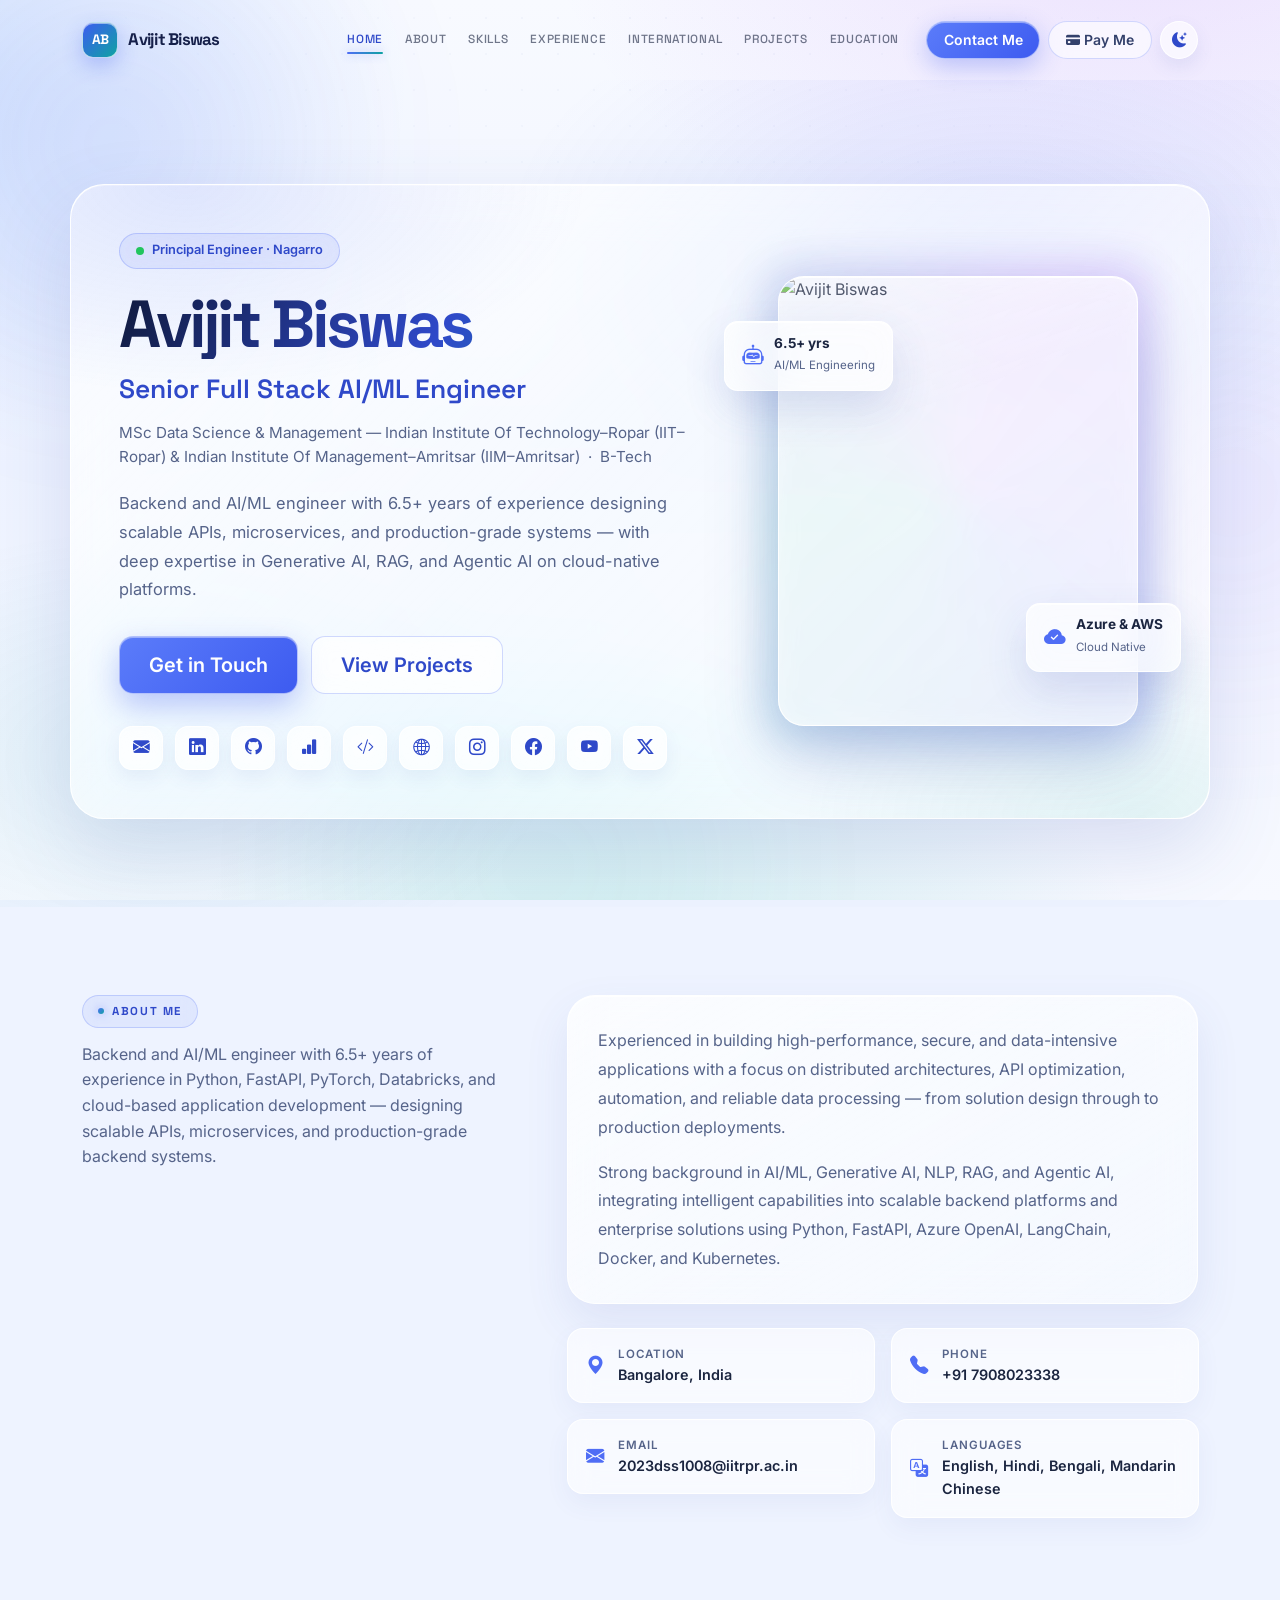
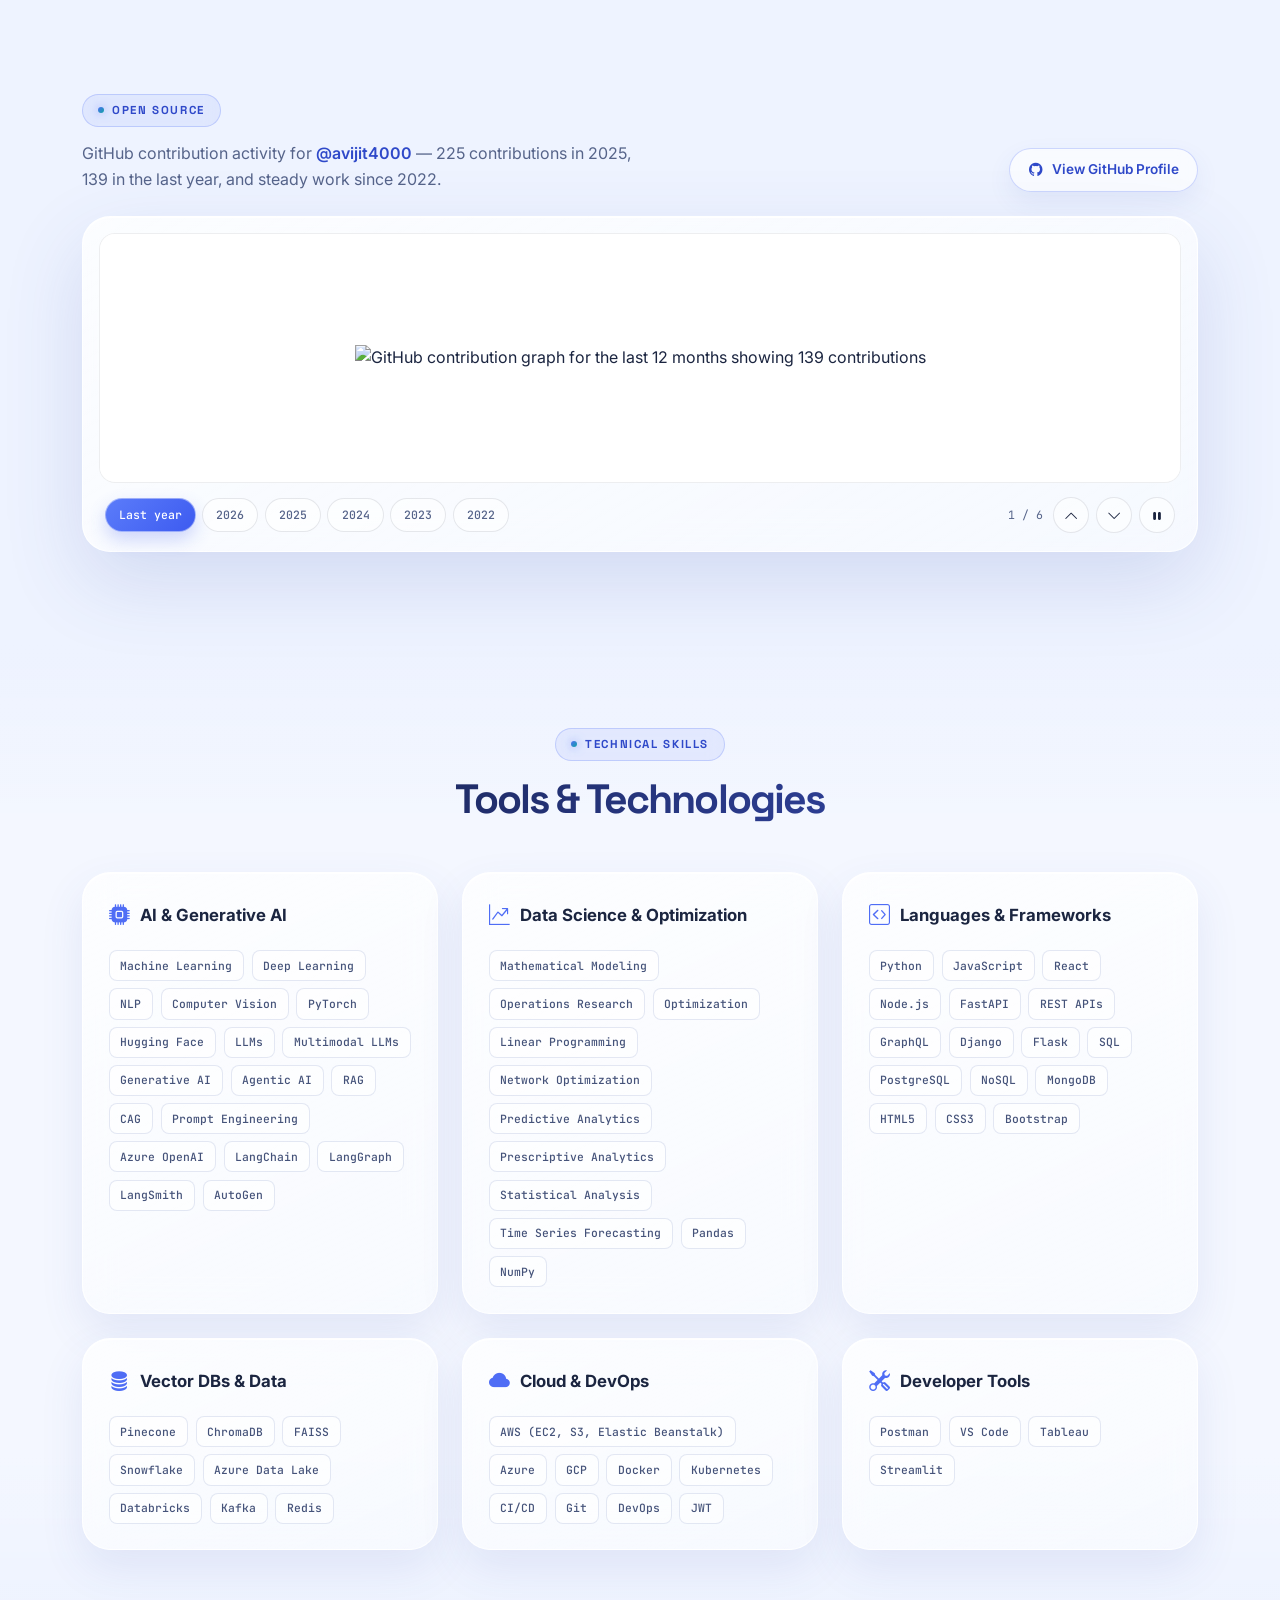
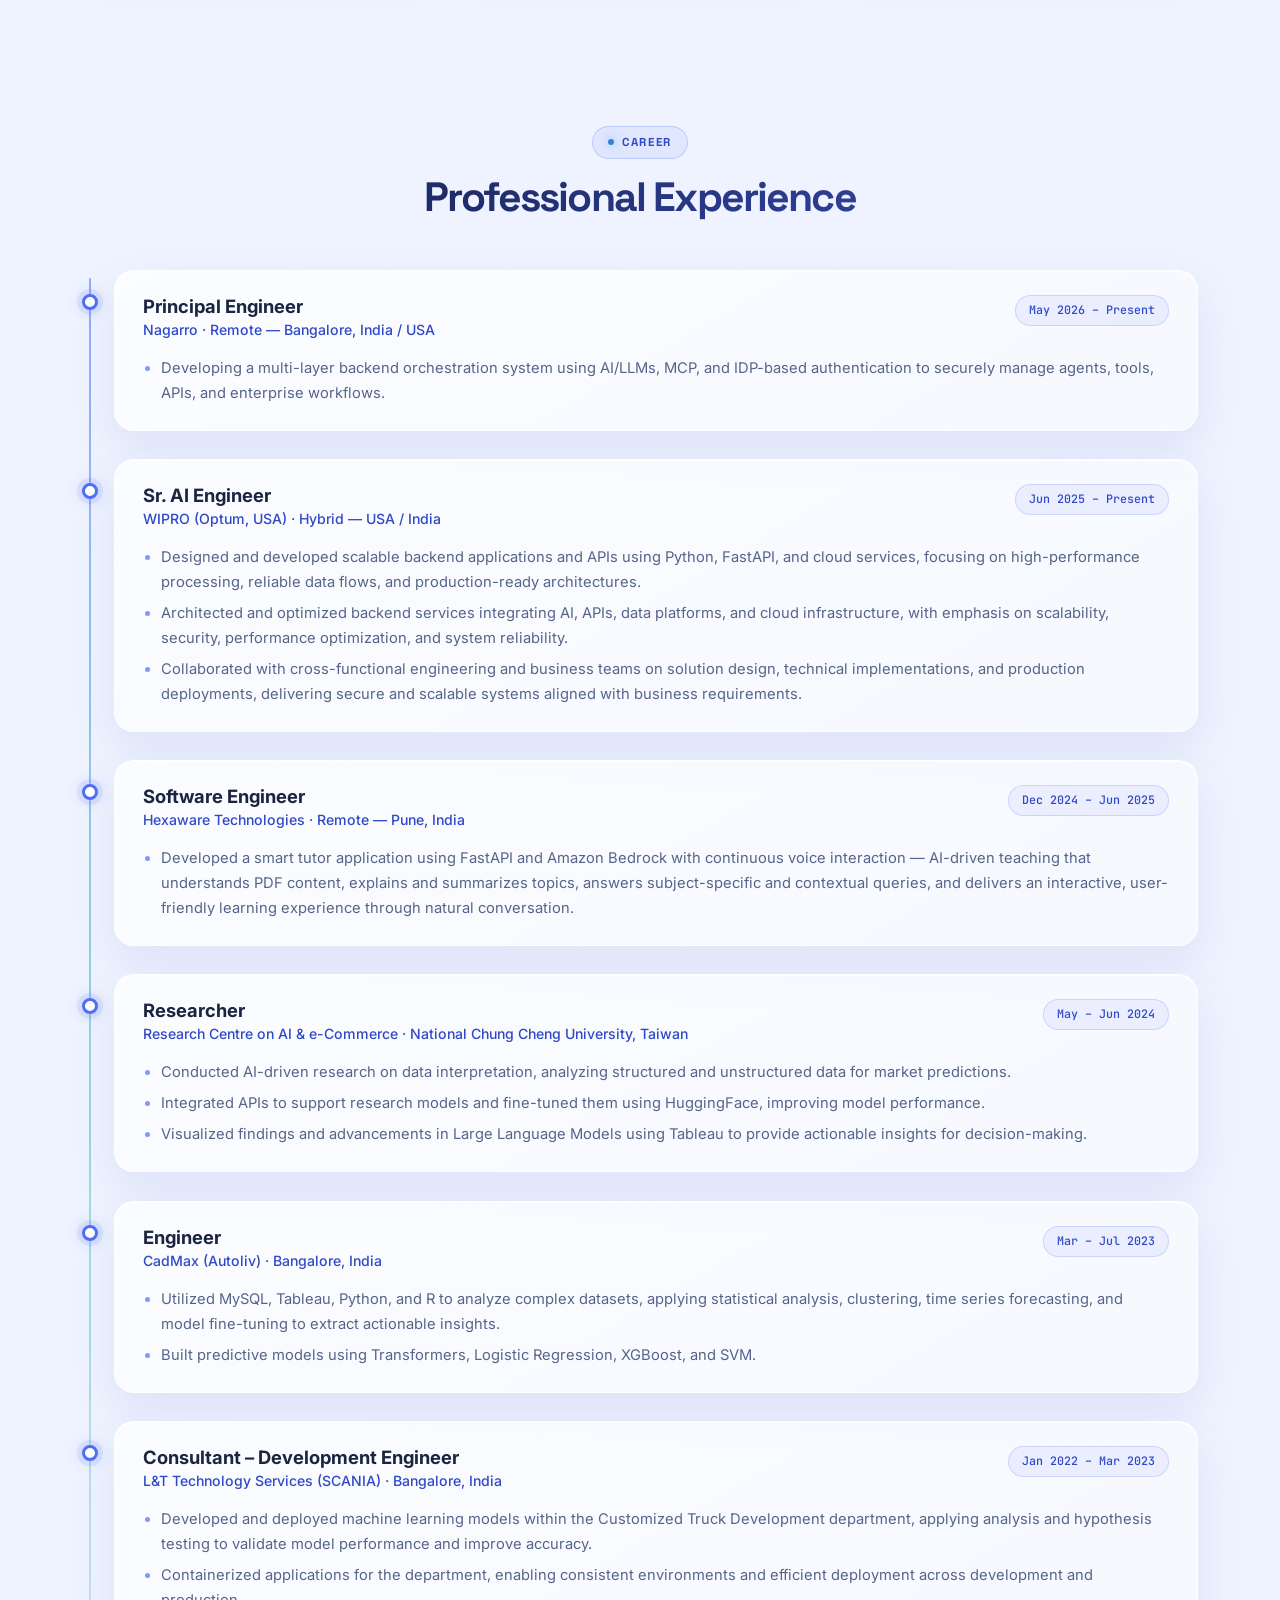
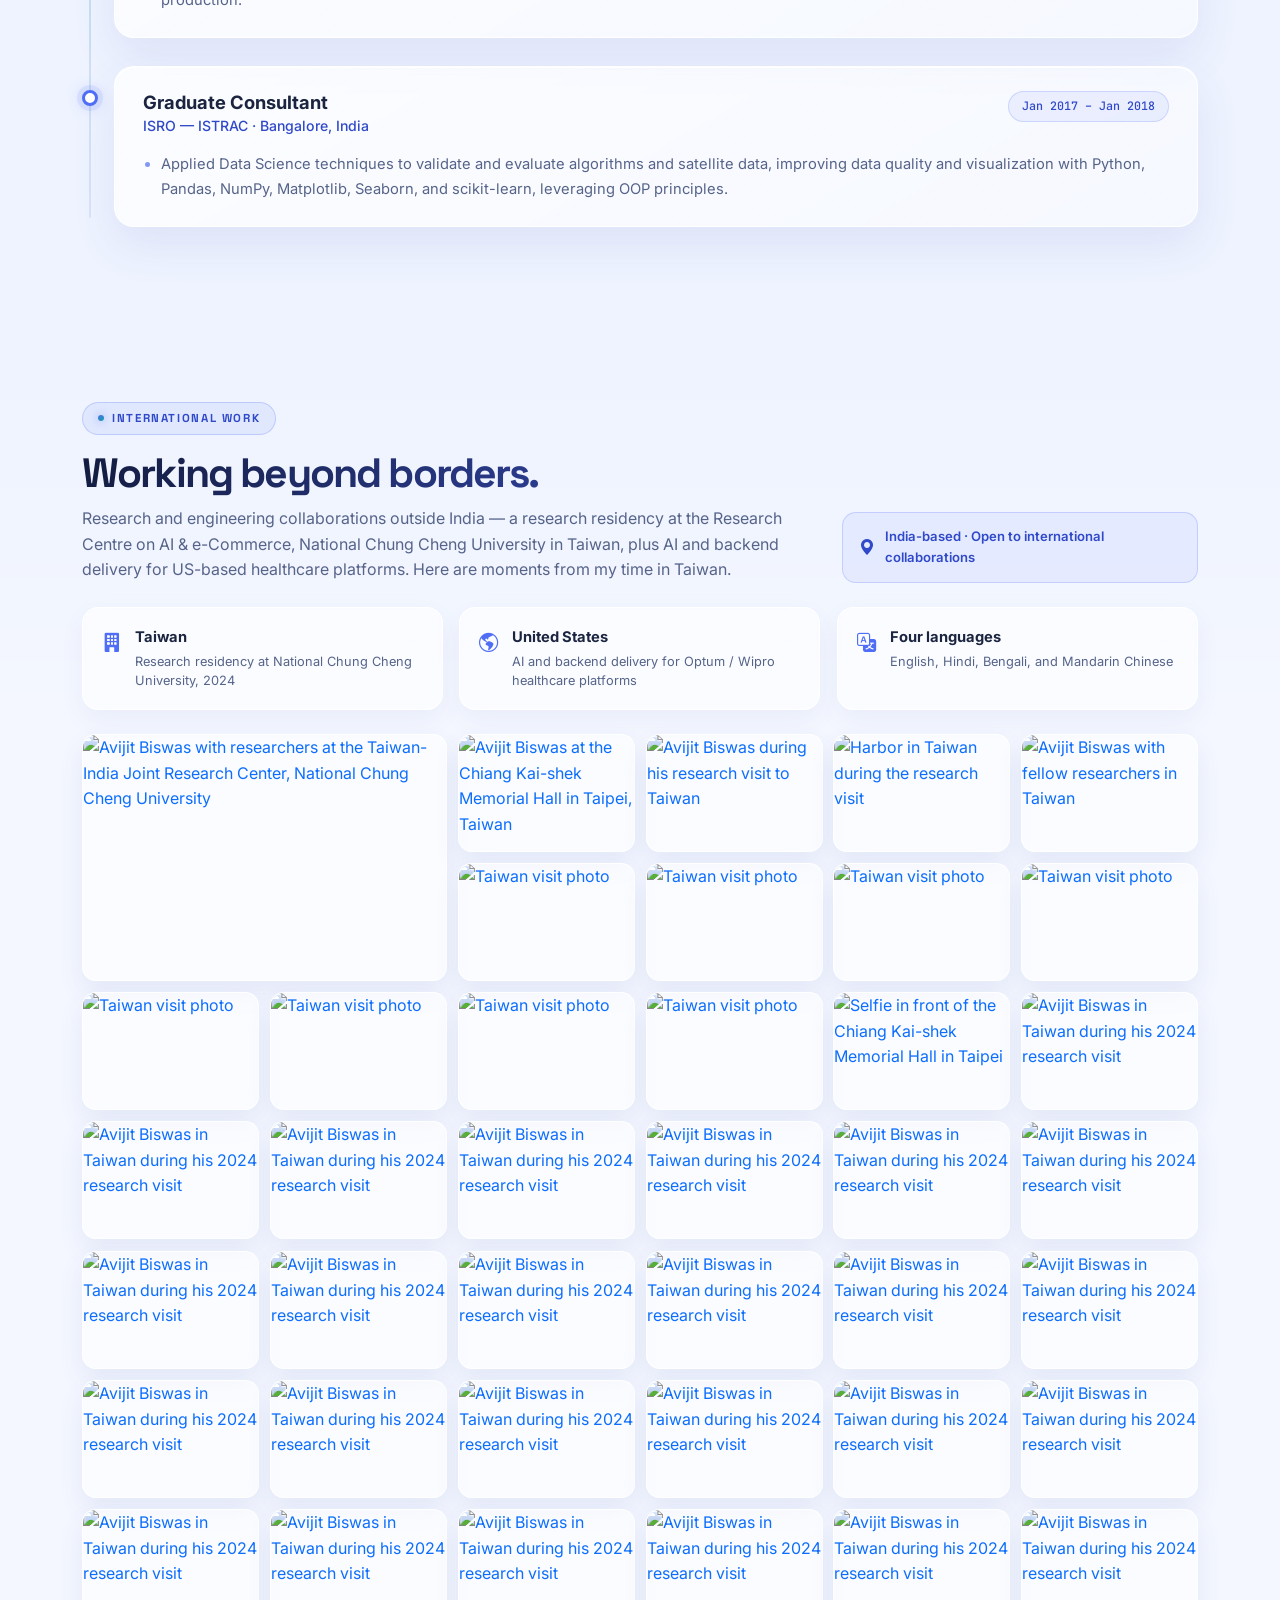
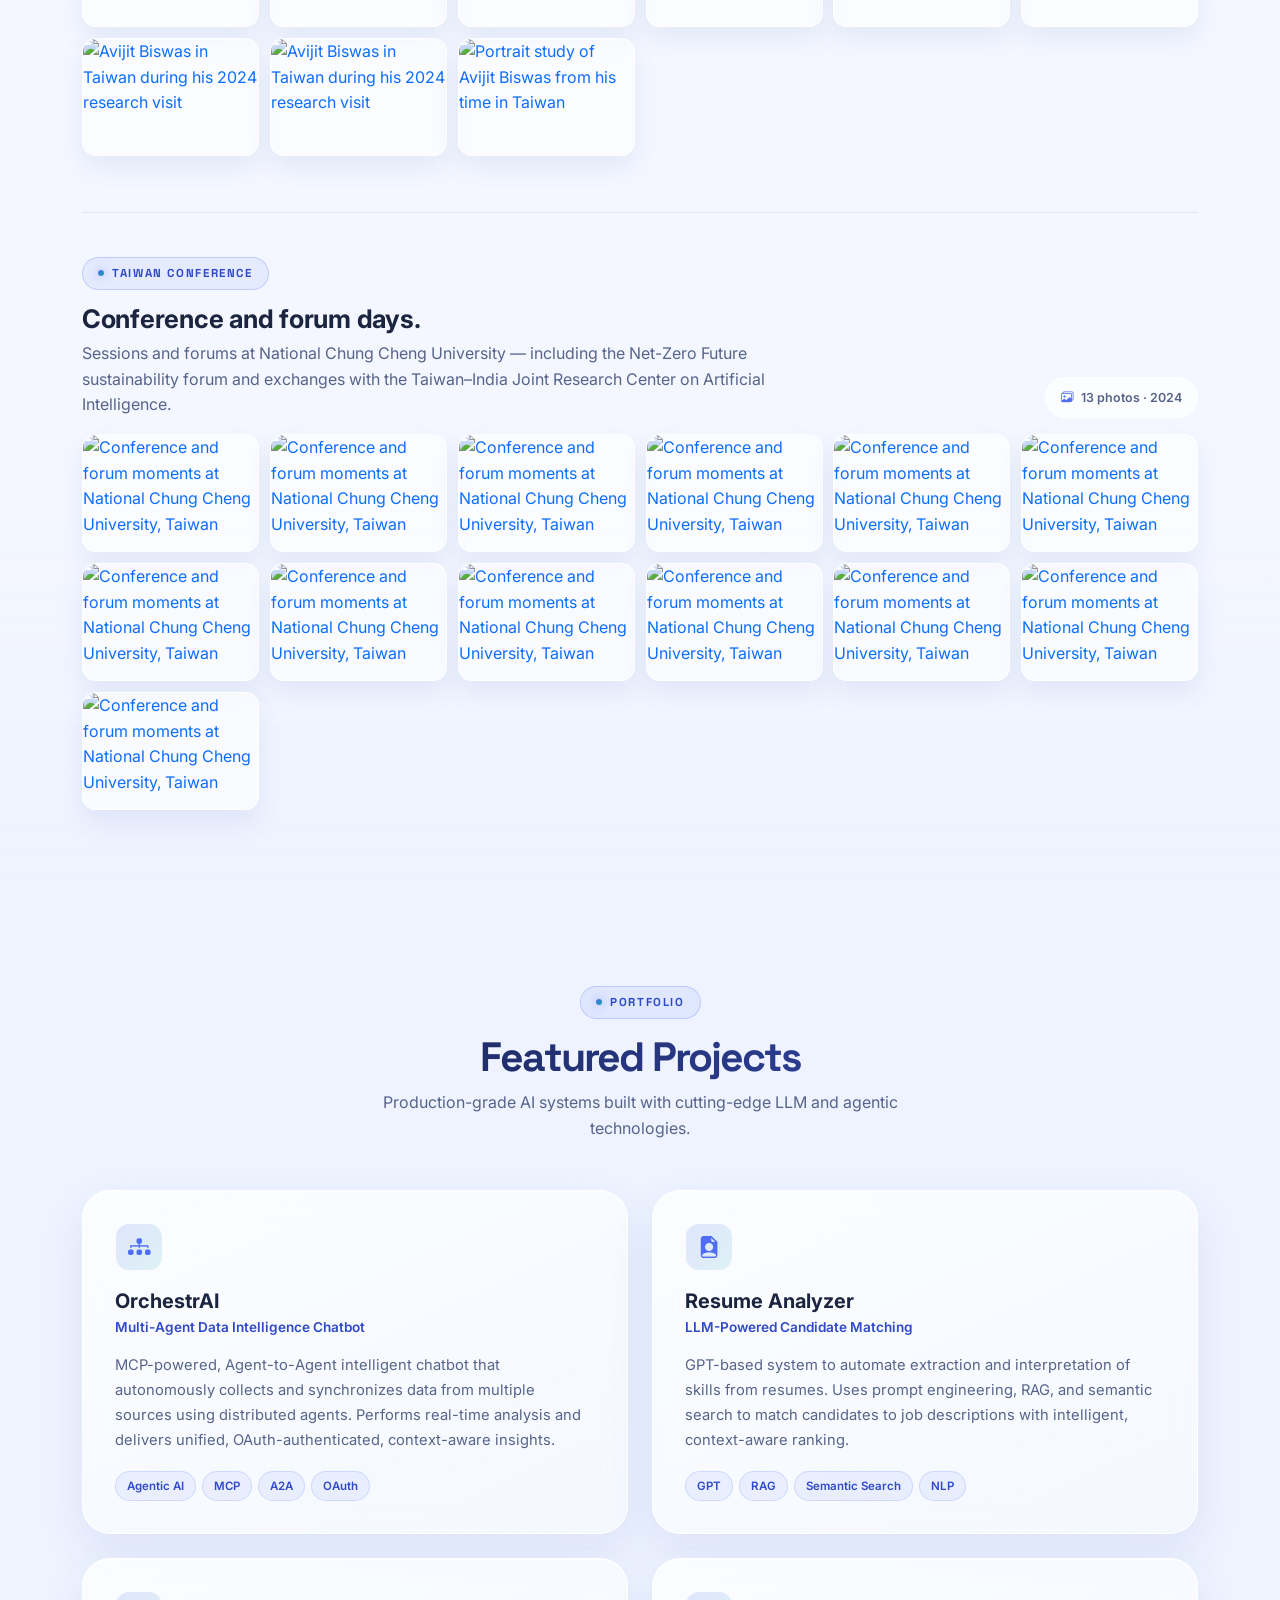
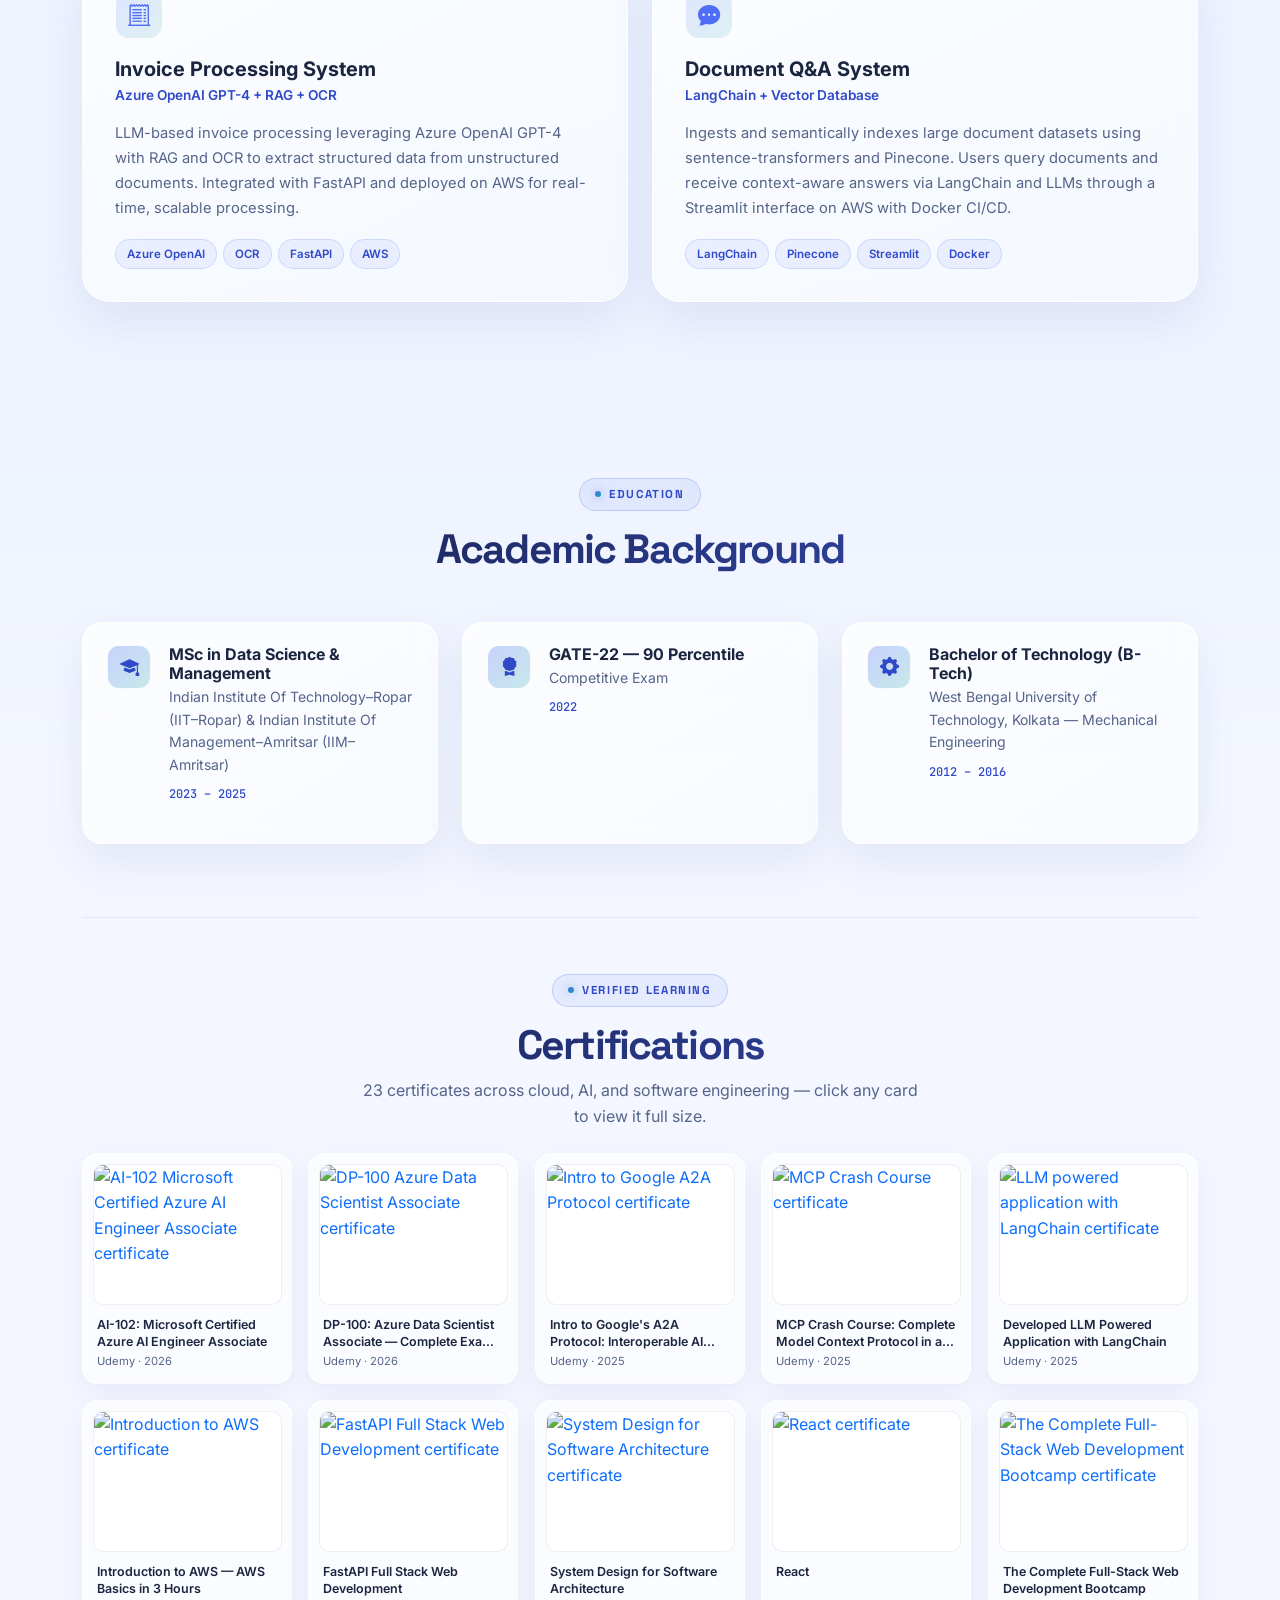
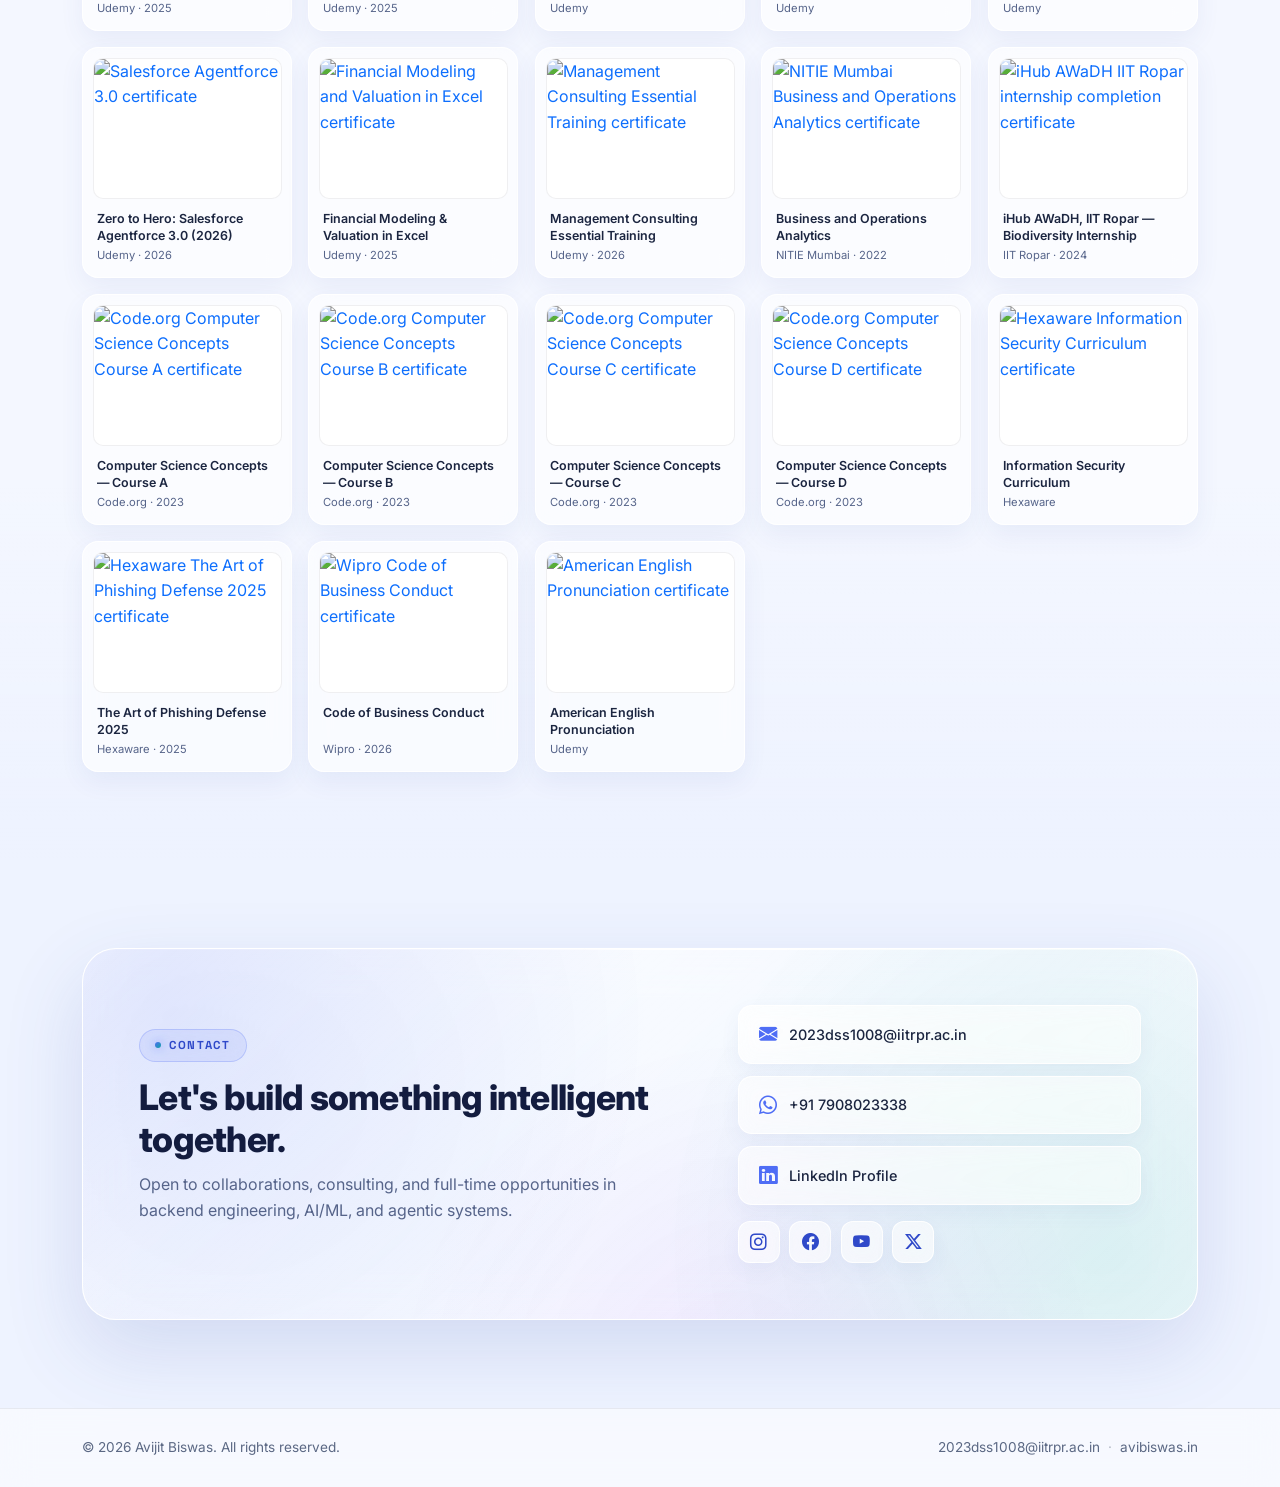
==== commit 54e77b06: "new update of my profile" ====
--- a/index.html
+++ b/index.html
@@ -107,7 +107,7 @@
               <div class="hero-photo-wrap">
                 <div class="hero-photo-ring"></div>
                 <div class="hero-photo">
-                  <img src="images/1.jpg" alt="Avijit Biswas">
+                  <img src="https://drive.google.com/thumbnail?id=1bGASDiUpTYJ5N8X79YYUhTj-5yWkitZR&amp;sz=w1200" alt="Avijit Biswas">
                 </div>
                 <div class="hero-float-card card-1">
                   <i class="bi bi-robot"></i>
@@ -212,22 +212,22 @@
             <div class="github-viewport" role="region" aria-label="GitHub contribution graphs by year">
               <div class="github-track" id="githubTrack">
                 <figure class="github-slide">
-                  <img src="images/Work/github/github%20contribution.png" alt="GitHub contribution graph for the last 12 months showing 139 contributions" loading="lazy" decoding="async">
+                  <img src="https://drive.google.com/thumbnail?id=1oA2-xtoN45Yv-Eby9uDfwl1DwWVK2e26&amp;sz=w1200" alt="GitHub contribution graph for the last 12 months showing 139 contributions" loading="lazy" decoding="async">
                 </figure>
                 <figure class="github-slide">
-                  <img src="images/Work/github/github%20contribution%202026.png" alt="GitHub contribution graph for 2026 showing 91 contributions" loading="lazy" decoding="async">
+                  <img src="https://drive.google.com/thumbnail?id=1A21Kuzaoy7tNXPaIYYX5lsoAhADZV6j3&amp;sz=w1200" alt="GitHub contribution graph for 2026 showing 91 contributions" loading="lazy" decoding="async">
                 </figure>
                 <figure class="github-slide">
-                  <img src="images/Work/github/github%20contribution%202025.png" alt="GitHub contribution graph for 2025 showing 225 contributions" loading="lazy" decoding="async">
+                  <img src="https://drive.google.com/thumbnail?id=1BhfP8of1i8BKYl-Kvf6qVMAs8m2M2wLd&amp;sz=w1200" alt="GitHub contribution graph for 2025 showing 225 contributions" loading="lazy" decoding="async">
                 </figure>
                 <figure class="github-slide">
-                  <img src="images/Work/github/github%20contribution%202024.png" alt="GitHub contribution graph for 2024 showing 103 contributions" loading="lazy" decoding="async">
+                  <img src="https://drive.google.com/thumbnail?id=1kHY7f7Sw3F0fs4vn70yEgSjWxEu9iecj&amp;sz=w1200" alt="GitHub contribution graph for 2024 showing 103 contributions" loading="lazy" decoding="async">
                 </figure>
                 <figure class="github-slide">
-                  <img src="images/Work/github/github%20contribution%202023.png" alt="GitHub contribution graph for 2023 showing 137 contributions" loading="lazy" decoding="async">
+                  <img src="https://drive.google.com/thumbnail?id=1tcHKBokktaIDMAK8-NtSXp6DlFEfrLCi&amp;sz=w1200" alt="GitHub contribution graph for 2023 showing 137 contributions" loading="lazy" decoding="async">
                 </figure>
                 <figure class="github-slide">
-                  <img src="images/Work/github/github%20contribution%202022.png" alt="GitHub contribution graph for 2022 showing 28 contributions" loading="lazy" decoding="async">
+                  <img src="https://drive.google.com/thumbnail?id=1kg-pbPSnaak6QqPdxjj4pPMcRuSEjIOU&amp;sz=w1200" alt="GitHub contribution graph for 2022 showing 28 contributions" loading="lazy" decoding="async">
                 </figure>
               </div>
             </div>
@@ -529,172 +529,172 @@
           </div>
 
           <div class="photo-gallery" data-gallery="visit">
-            <a class="photo-card is-featured" href="images/Taiwan%20Visit/1725878045599.jpeg" data-lightbox="images/Taiwan%20Visit/1725878045599.jpeg" data-caption="Taiwan&ndash;India Joint Research Center &middot; 2024" target="_blank" rel="noopener">
-              <img src="images/Taiwan%20Visit/1725878045599.jpeg" alt="Avijit Biswas with researchers at the Taiwan-India Joint Research Center, National Chung Cheng University" loading="lazy">
+            <a class="photo-card is-featured" href="https://drive.google.com/thumbnail?id=13XgnYrr3oWuqWsfyoGQS5gRQrZG7UgJ4&amp;sz=w2400" data-lightbox="https://drive.google.com/thumbnail?id=13XgnYrr3oWuqWsfyoGQS5gRQrZG7UgJ4&amp;sz=w1600" data-caption="Taiwan&ndash;India Joint Research Center &middot; 2024" target="_blank" rel="noopener">
+              <img src="https://drive.google.com/thumbnail?id=13XgnYrr3oWuqWsfyoGQS5gRQrZG7UgJ4&amp;sz=w1200" alt="Avijit Biswas with researchers at the Taiwan-India Joint Research Center, National Chung Cheng University" loading="lazy">
               <span class="photo-caption">Taiwan&ndash;India Joint Research Center &middot; 2024</span>
             </a>
-            <a class="photo-card" href="images/Taiwan%20Visit/1.jpg" data-lightbox="images/Taiwan%20Visit/1.jpg" data-caption="Taipei, Taiwan · 2024" target="_blank" rel="noopener">
-              <img src="images/Taiwan%20Visit/1.jpg" alt="Avijit Biswas at the Chiang Kai-shek Memorial Hall in Taipei, Taiwan" loading="lazy">
+            <a class="photo-card" href="https://drive.google.com/thumbnail?id=1rt1R1Kpr26t1NZtbBf-tKMiZxfzGk8Ho&amp;sz=w2400" data-lightbox="https://drive.google.com/thumbnail?id=1rt1R1Kpr26t1NZtbBf-tKMiZxfzGk8Ho&amp;sz=w1600" data-caption="Taipei, Taiwan · 2024" target="_blank" rel="noopener">
+              <img src="https://drive.google.com/thumbnail?id=1rt1R1Kpr26t1NZtbBf-tKMiZxfzGk8Ho&amp;sz=w1200" alt="Avijit Biswas at the Chiang Kai-shek Memorial Hall in Taipei, Taiwan" loading="lazy">
               <span class="photo-caption">Taipei, Taiwan · 2024</span>
             </a>
-            <a class="photo-card" href="images/Taiwan%20Visit/2.jpg" data-lightbox="images/Taiwan%20Visit/2.jpg" data-caption="Taiwan · 2024" target="_blank" rel="noopener">
-              <img src="images/Taiwan%20Visit/2.jpg" alt="Avijit Biswas during his research visit to Taiwan" loading="lazy">
+            <a class="photo-card" href="https://drive.google.com/thumbnail?id=1m3b8fReGEI4_pUWvwnvp8G7jqrhX0q9w&amp;sz=w2400" data-lightbox="https://drive.google.com/thumbnail?id=1m3b8fReGEI4_pUWvwnvp8G7jqrhX0q9w&amp;sz=w1600" data-caption="Taiwan · 2024" target="_blank" rel="noopener">
+              <img src="https://drive.google.com/thumbnail?id=1m3b8fReGEI4_pUWvwnvp8G7jqrhX0q9w&amp;sz=w1200" alt="Avijit Biswas during his research visit to Taiwan" loading="lazy">
               <span class="photo-caption">Taiwan · 2024</span>
             </a>
-            <a class="photo-card" href="images/Taiwan%20Visit/3.jpg" data-lightbox="images/Taiwan%20Visit/3.jpg" data-caption="Taiwan · 2024" target="_blank" rel="noopener">
-              <img src="images/Taiwan%20Visit/3.jpg" alt="Harbor in Taiwan during the research visit" loading="lazy">
+            <a class="photo-card" href="https://drive.google.com/thumbnail?id=1CQXLkufE-hbhfostzhd07Nv82TTg8I3c&amp;sz=w2400" data-lightbox="https://drive.google.com/thumbnail?id=1CQXLkufE-hbhfostzhd07Nv82TTg8I3c&amp;sz=w1600" data-caption="Taiwan · 2024" target="_blank" rel="noopener">
+              <img src="https://drive.google.com/thumbnail?id=1CQXLkufE-hbhfostzhd07Nv82TTg8I3c&amp;sz=w1200" alt="Harbor in Taiwan during the research visit" loading="lazy">
               <span class="photo-caption">Taiwan · 2024</span>
             </a>
-            <a class="photo-card" href="images/Taiwan%20Visit/d.jpg" data-lightbox="images/Taiwan%20Visit/d.jpg" data-caption="Taiwan · 2024" target="_blank" rel="noopener">
-              <img src="images/Taiwan%20Visit/d.jpg" alt="Avijit Biswas with fellow researchers in Taiwan" loading="lazy">
+            <a class="photo-card" href="https://drive.google.com/thumbnail?id=1FA7BagL63zBxGjIycEC00g2xbEWxo3fY&amp;sz=w2400" data-lightbox="https://drive.google.com/thumbnail?id=1FA7BagL63zBxGjIycEC00g2xbEWxo3fY&amp;sz=w1600" data-caption="Taiwan · 2024" target="_blank" rel="noopener">
+              <img src="https://drive.google.com/thumbnail?id=1FA7BagL63zBxGjIycEC00g2xbEWxo3fY&amp;sz=w1200" alt="Avijit Biswas with fellow researchers in Taiwan" loading="lazy">
               <span class="photo-caption">Taiwan · 2024</span>
             </a>
-            <a class="photo-card" href="images/Taiwan%20Visit/4.jpg" data-lightbox="images/Taiwan%20Visit/4.jpg" data-caption="Taiwan · 2024" target="_blank" rel="noopener">
-              <img src="images/Taiwan%20Visit/4.jpg" alt="Taiwan visit photo" loading="lazy">
+            <a class="photo-card" href="https://drive.google.com/thumbnail?id=1YeDbPr0vyCpMp0_BhmXxc17upySRWaOD&amp;sz=w2400" data-lightbox="https://drive.google.com/thumbnail?id=1YeDbPr0vyCpMp0_BhmXxc17upySRWaOD&amp;sz=w1600" data-caption="Taiwan · 2024" target="_blank" rel="noopener">
+              <img src="https://drive.google.com/thumbnail?id=1YeDbPr0vyCpMp0_BhmXxc17upySRWaOD&amp;sz=w1200" alt="Taiwan visit photo" loading="lazy">
               <span class="photo-caption">Taiwan · 2024</span>
             </a>
-            <a class="photo-card" href="images/Taiwan%20Visit/5.jpg" data-lightbox="images/Taiwan%20Visit/5.jpg" data-caption="Taiwan · 2024" target="_blank" rel="noopener">
-              <img src="images/Taiwan%20Visit/5.jpg" alt="Taiwan visit photo" loading="lazy">
+            <a class="photo-card" href="https://drive.google.com/thumbnail?id=1-ndPq-UMttjZhWH-9ZG6sxBZMvCAUp3A&amp;sz=w2400" data-lightbox="https://drive.google.com/thumbnail?id=1-ndPq-UMttjZhWH-9ZG6sxBZMvCAUp3A&amp;sz=w1600" data-caption="Taiwan · 2024" target="_blank" rel="noopener">
+              <img src="https://drive.google.com/thumbnail?id=1-ndPq-UMttjZhWH-9ZG6sxBZMvCAUp3A&amp;sz=w1200" alt="Taiwan visit photo" loading="lazy">
               <span class="photo-caption">Taiwan · 2024</span>
             </a>
-            <a class="photo-card" href="images/Taiwan%20Visit/6.jpg" data-lightbox="images/Taiwan%20Visit/6.jpg" data-caption="Taiwan · 2024" target="_blank" rel="noopener">
-              <img src="images/Taiwan%20Visit/6.jpg" alt="Taiwan visit photo" loading="lazy">
+            <a class="photo-card" href="https://drive.google.com/thumbnail?id=1O5M_1nuH2f7bzAyLpOgX5eWYdrXDnPBI&amp;sz=w2400" data-lightbox="https://drive.google.com/thumbnail?id=1O5M_1nuH2f7bzAyLpOgX5eWYdrXDnPBI&amp;sz=w1600" data-caption="Taiwan · 2024" target="_blank" rel="noopener">
+              <img src="https://drive.google.com/thumbnail?id=1O5M_1nuH2f7bzAyLpOgX5eWYdrXDnPBI&amp;sz=w1200" alt="Taiwan visit photo" loading="lazy">
               <span class="photo-caption">Taiwan · 2024</span>
             </a>
-            <a class="photo-card" href="images/Taiwan%20Visit/7.jpg" data-lightbox="images/Taiwan%20Visit/7.jpg" data-caption="Taiwan · 2024" target="_blank" rel="noopener">
-              <img src="images/Taiwan%20Visit/7.jpg" alt="Taiwan visit photo" loading="lazy">
+            <a class="photo-card" href="https://drive.google.com/thumbnail?id=1XWEOdo3ZD0GQxxX-4tHFXubwVY1dLMvM&amp;sz=w2400" data-lightbox="https://drive.google.com/thumbnail?id=1XWEOdo3ZD0GQxxX-4tHFXubwVY1dLMvM&amp;sz=w1600" data-caption="Taiwan · 2024" target="_blank" rel="noopener">
+              <img src="https://drive.google.com/thumbnail?id=1XWEOdo3ZD0GQxxX-4tHFXubwVY1dLMvM&amp;sz=w1200" alt="Taiwan visit photo" loading="lazy">
               <span class="photo-caption">Taiwan · 2024</span>
             </a>
-            <a class="photo-card" href="images/Taiwan%20Visit/a.jpg" data-lightbox="images/Taiwan%20Visit/a.jpg" data-caption="Taiwan · 2024" target="_blank" rel="noopener">
-              <img src="images/Taiwan%20Visit/a.jpg" alt="Taiwan visit photo" loading="lazy">
+            <a class="photo-card" href="https://drive.google.com/thumbnail?id=1dSTa79NMkVs6JSL3tpIieo2fUP7aebeN&amp;sz=w2400" data-lightbox="https://drive.google.com/thumbnail?id=1dSTa79NMkVs6JSL3tpIieo2fUP7aebeN&amp;sz=w1600" data-caption="Taiwan · 2024" target="_blank" rel="noopener">
+              <img src="https://drive.google.com/thumbnail?id=1dSTa79NMkVs6JSL3tpIieo2fUP7aebeN&amp;sz=w1200" alt="Taiwan visit photo" loading="lazy">
               <span class="photo-caption">Taiwan · 2024</span>
             </a>
-            <a class="photo-card" href="images/Taiwan%20Visit/b.jpg" data-lightbox="images/Taiwan%20Visit/b.jpg" data-caption="Taiwan · 2024" target="_blank" rel="noopener">
-              <img src="images/Taiwan%20Visit/b.jpg" alt="Taiwan visit photo" loading="lazy">
+            <a class="photo-card" href="https://drive.google.com/thumbnail?id=1RuFxw_O6VrqZ5Yf-s0-tTGF7GqTzIuDI&amp;sz=w2400" data-lightbox="https://drive.google.com/thumbnail?id=1RuFxw_O6VrqZ5Yf-s0-tTGF7GqTzIuDI&amp;sz=w1600" data-caption="Taiwan · 2024" target="_blank" rel="noopener">
+              <img src="https://drive.google.com/thumbnail?id=1RuFxw_O6VrqZ5Yf-s0-tTGF7GqTzIuDI&amp;sz=w1200" alt="Taiwan visit photo" loading="lazy">
               <span class="photo-caption">Taiwan · 2024</span>
             </a>
-            <a class="photo-card" href="images/Taiwan%20Visit/c.jpg" data-lightbox="images/Taiwan%20Visit/c.jpg" data-caption="Taiwan · 2024" target="_blank" rel="noopener">
-              <img src="images/Taiwan%20Visit/c.jpg" alt="Taiwan visit photo" loading="lazy">
+            <a class="photo-card" href="https://drive.google.com/thumbnail?id=1iCsWC7paHitL3TFYvxEPV_TAeM4FtZpl&amp;sz=w2400" data-lightbox="https://drive.google.com/thumbnail?id=1iCsWC7paHitL3TFYvxEPV_TAeM4FtZpl&amp;sz=w1600" data-caption="Taiwan · 2024" target="_blank" rel="noopener">
+              <img src="https://drive.google.com/thumbnail?id=1iCsWC7paHitL3TFYvxEPV_TAeM4FtZpl&amp;sz=w1200" alt="Taiwan visit photo" loading="lazy">
               <span class="photo-caption">Taiwan · 2024</span>
             </a>
-            <a class="photo-card" href="images/Taiwan%20Visit/e.jpg" data-lightbox="images/Taiwan%20Visit/e.jpg" data-caption="Taiwan · 2024" target="_blank" rel="noopener">
-              <img src="images/Taiwan%20Visit/e.jpg" alt="Taiwan visit photo" loading="lazy">
+            <a class="photo-card" href="https://drive.google.com/thumbnail?id=1o46GEGUniwTfTIQWACOe2t7Y-u5Y9iX6&amp;sz=w2400" data-lightbox="https://drive.google.com/thumbnail?id=1o46GEGUniwTfTIQWACOe2t7Y-u5Y9iX6&amp;sz=w1600" data-caption="Taiwan · 2024" target="_blank" rel="noopener">
+              <img src="https://drive.google.com/thumbnail?id=1o46GEGUniwTfTIQWACOe2t7Y-u5Y9iX6&amp;sz=w1200" alt="Taiwan visit photo" loading="lazy">
               <span class="photo-caption">Taiwan · 2024</span>
             </a>
-            <a class="photo-card" href="images/Taiwan%20Visit/2.1.jpg" data-lightbox="images/Taiwan%20Visit/2.1.jpg" data-caption="Taipei, Taiwan · 2024" target="_blank" rel="noopener">
-              <img src="images/Taiwan%20Visit/2.1.jpg" alt="Selfie in front of the Chiang Kai-shek Memorial Hall in Taipei" loading="lazy">
+            <a class="photo-card" href="https://drive.google.com/thumbnail?id=1xiUk0kWcyGpg1_nBBG07Om_nlITK63-c&amp;sz=w2400" data-lightbox="https://drive.google.com/thumbnail?id=1xiUk0kWcyGpg1_nBBG07Om_nlITK63-c&amp;sz=w1600" data-caption="Taipei, Taiwan · 2024" target="_blank" rel="noopener">
+              <img src="https://drive.google.com/thumbnail?id=1xiUk0kWcyGpg1_nBBG07Om_nlITK63-c&amp;sz=w1200" alt="Selfie in front of the Chiang Kai-shek Memorial Hall in Taipei" loading="lazy">
               <span class="photo-caption">Taipei, Taiwan · 2024</span>
             </a>
-            <a class="photo-card" href="images/Taiwan%20Visit/IMG_20240502_101941.jpg" data-lightbox="images/Taiwan%20Visit/IMG_20240502_101941.jpg" data-caption="Taiwan &middot; 2024" target="_blank" rel="noopener">
-              <img src="images/Taiwan%20Visit/IMG_20240502_101941.jpg" alt="Avijit Biswas in Taiwan during his 2024 research visit" loading="lazy">
-              <span class="photo-caption">Taiwan &middot; 2024</span>
-            </a>
-            <a class="photo-card" href="images/Taiwan%20Visit/IMG_20240502_124504.jpg" data-lightbox="images/Taiwan%20Visit/IMG_20240502_124504.jpg" data-caption="Taiwan &middot; 2024" target="_blank" rel="noopener">
-              <img src="images/Taiwan%20Visit/IMG_20240502_124504.jpg" alt="Avijit Biswas in Taiwan during his 2024 research visit" loading="lazy">
-              <span class="photo-caption">Taiwan &middot; 2024</span>
-            </a>
-            <a class="photo-card" href="images/Taiwan%20Visit/IMG_20240503_124357.jpg" data-lightbox="images/Taiwan%20Visit/IMG_20240503_124357.jpg" data-caption="Taiwan &middot; 2024" target="_blank" rel="noopener">
-              <img src="images/Taiwan%20Visit/IMG_20240503_124357.jpg" alt="Avijit Biswas in Taiwan during his 2024 research visit" loading="lazy">
-              <span class="photo-caption">Taiwan &middot; 2024</span>
-            </a>
-            <a class="photo-card" href="images/Taiwan%20Visit/IMG_20240503_124401.jpg" data-lightbox="images/Taiwan%20Visit/IMG_20240503_124401.jpg" data-caption="Taiwan &middot; 2024" target="_blank" rel="noopener">
-              <img src="images/Taiwan%20Visit/IMG_20240503_124401.jpg" alt="Avijit Biswas in Taiwan during his 2024 research visit" loading="lazy">
-              <span class="photo-caption">Taiwan &middot; 2024</span>
-            </a>
-            <a class="photo-card" href="images/Taiwan%20Visit/IMG_20240504_181008.jpg" data-lightbox="images/Taiwan%20Visit/IMG_20240504_181008.jpg" data-caption="Taiwan &middot; 2024" target="_blank" rel="noopener">
-              <img src="images/Taiwan%20Visit/IMG_20240504_181008.jpg" alt="Avijit Biswas in Taiwan during his 2024 research visit" loading="lazy">
-              <span class="photo-caption">Taiwan &middot; 2024</span>
-            </a>
-            <a class="photo-card" href="images/Taiwan%20Visit/IMG_20240504_182310.jpg" data-lightbox="images/Taiwan%20Visit/IMG_20240504_182310.jpg" data-caption="Taiwan &middot; 2024" target="_blank" rel="noopener">
-              <img src="images/Taiwan%20Visit/IMG_20240504_182310.jpg" alt="Avijit Biswas in Taiwan during his 2024 research visit" loading="lazy">
-              <span class="photo-caption">Taiwan &middot; 2024</span>
-            </a>
-            <a class="photo-card" href="images/Taiwan%20Visit/IMG_20240504_182444.jpg" data-lightbox="images/Taiwan%20Visit/IMG_20240504_182444.jpg" data-caption="Taiwan &middot; 2024" target="_blank" rel="noopener">
-              <img src="images/Taiwan%20Visit/IMG_20240504_182444.jpg" alt="Avijit Biswas in Taiwan during his 2024 research visit" loading="lazy">
-              <span class="photo-caption">Taiwan &middot; 2024</span>
-            </a>
-            <a class="photo-card" href="images/Taiwan%20Visit/IMG_20240504_214525.jpg" data-lightbox="images/Taiwan%20Visit/IMG_20240504_214525.jpg" data-caption="Taiwan &middot; 2024" target="_blank" rel="noopener">
-              <img src="images/Taiwan%20Visit/IMG_20240504_214525.jpg" alt="Avijit Biswas in Taiwan during his 2024 research visit" loading="lazy">
-              <span class="photo-caption">Taiwan &middot; 2024</span>
-            </a>
-            <a class="photo-card" href="images/Taiwan%20Visit/IMG_20240505_165943.jpg" data-lightbox="images/Taiwan%20Visit/IMG_20240505_165943.jpg" data-caption="Taiwan &middot; 2024" target="_blank" rel="noopener">
-              <img src="images/Taiwan%20Visit/IMG_20240505_165943.jpg" alt="Avijit Biswas in Taiwan during his 2024 research visit" loading="lazy">
-              <span class="photo-caption">Taiwan &middot; 2024</span>
-            </a>
-            <a class="photo-card" href="images/Taiwan%20Visit/IMG_20240510_150726.jpg" data-lightbox="images/Taiwan%20Visit/IMG_20240510_150726.jpg" data-caption="Taiwan &middot; 2024" target="_blank" rel="noopener">
-              <img src="images/Taiwan%20Visit/IMG_20240510_150726.jpg" alt="Avijit Biswas in Taiwan during his 2024 research visit" loading="lazy">
-              <span class="photo-caption">Taiwan &middot; 2024</span>
-            </a>
-            <a class="photo-card" href="images/Taiwan%20Visit/IMG_20240511_134233.jpg" data-lightbox="images/Taiwan%20Visit/IMG_20240511_134233.jpg" data-caption="Taiwan &middot; 2024" target="_blank" rel="noopener">
-              <img src="images/Taiwan%20Visit/IMG_20240511_134233.jpg" alt="Avijit Biswas in Taiwan during his 2024 research visit" loading="lazy">
-              <span class="photo-caption">Taiwan &middot; 2024</span>
-            </a>
-            <a class="photo-card" href="images/Taiwan%20Visit/IMG_20240511_140512.jpg" data-lightbox="images/Taiwan%20Visit/IMG_20240511_140512.jpg" data-caption="Taiwan &middot; 2024" target="_blank" rel="noopener">
-              <img src="images/Taiwan%20Visit/IMG_20240511_140512.jpg" alt="Avijit Biswas in Taiwan during his 2024 research visit" loading="lazy">
-              <span class="photo-caption">Taiwan &middot; 2024</span>
-            </a>
-            <a class="photo-card" href="images/Taiwan%20Visit/IMG_20240511_145348.jpg" data-lightbox="images/Taiwan%20Visit/IMG_20240511_145348.jpg" data-caption="Taiwan &middot; 2024" target="_blank" rel="noopener">
-              <img src="images/Taiwan%20Visit/IMG_20240511_145348.jpg" alt="Avijit Biswas in Taiwan during his 2024 research visit" loading="lazy">
-              <span class="photo-caption">Taiwan &middot; 2024</span>
-            </a>
-            <a class="photo-card" href="images/Taiwan%20Visit/IMG_20240511_155024.jpg" data-lightbox="images/Taiwan%20Visit/IMG_20240511_155024.jpg" data-caption="Taiwan &middot; 2024" target="_blank" rel="noopener">
-              <img src="images/Taiwan%20Visit/IMG_20240511_155024.jpg" alt="Avijit Biswas in Taiwan during his 2024 research visit" loading="lazy">
-              <span class="photo-caption">Taiwan &middot; 2024</span>
-            </a>
-            <a class="photo-card" href="images/Taiwan%20Visit/IMG_20240511_155029.jpg" data-lightbox="images/Taiwan%20Visit/IMG_20240511_155029.jpg" data-caption="Taiwan &middot; 2024" target="_blank" rel="noopener">
-              <img src="images/Taiwan%20Visit/IMG_20240511_155029.jpg" alt="Avijit Biswas in Taiwan during his 2024 research visit" loading="lazy">
-              <span class="photo-caption">Taiwan &middot; 2024</span>
-            </a>
-            <a class="photo-card" href="images/Taiwan%20Visit/IMG_20240512_155125.jpg" data-lightbox="images/Taiwan%20Visit/IMG_20240512_155125.jpg" data-caption="Taiwan &middot; 2024" target="_blank" rel="noopener">
-              <img src="images/Taiwan%20Visit/IMG_20240512_155125.jpg" alt="Avijit Biswas in Taiwan during his 2024 research visit" loading="lazy">
-              <span class="photo-caption">Taiwan &middot; 2024</span>
-            </a>
-            <a class="photo-card" href="images/Taiwan%20Visit/IMG_20240525_125449.jpg" data-lightbox="images/Taiwan%20Visit/IMG_20240525_125449.jpg" data-caption="Taiwan &middot; 2024" target="_blank" rel="noopener">
-              <img src="images/Taiwan%20Visit/IMG_20240525_125449.jpg" alt="Avijit Biswas in Taiwan during his 2024 research visit" loading="lazy">
-              <span class="photo-caption">Taiwan &middot; 2024</span>
-            </a>
-            <a class="photo-card" href="images/Taiwan%20Visit/IMG_20240526_111318.jpg" data-lightbox="images/Taiwan%20Visit/IMG_20240526_111318.jpg" data-caption="Taiwan &middot; 2024" target="_blank" rel="noopener">
-              <img src="images/Taiwan%20Visit/IMG_20240526_111318.jpg" alt="Avijit Biswas in Taiwan during his 2024 research visit" loading="lazy">
-              <span class="photo-caption">Taiwan &middot; 2024</span>
-            </a>
-            <a class="photo-card" href="images/Taiwan%20Visit/IMG_20240526_122535.jpg" data-lightbox="images/Taiwan%20Visit/IMG_20240526_122535.jpg" data-caption="Taiwan &middot; 2024" target="_blank" rel="noopener">
-              <img src="images/Taiwan%20Visit/IMG_20240526_122535.jpg" alt="Avijit Biswas in Taiwan during his 2024 research visit" loading="lazy">
-              <span class="photo-caption">Taiwan &middot; 2024</span>
-            </a>
-            <a class="photo-card" href="images/Taiwan%20Visit/IMG_20240526_150414.jpg" data-lightbox="images/Taiwan%20Visit/IMG_20240526_150414.jpg" data-caption="Taiwan &middot; 2024" target="_blank" rel="noopener">
-              <img src="images/Taiwan%20Visit/IMG_20240526_150414.jpg" alt="Avijit Biswas in Taiwan during his 2024 research visit" loading="lazy">
-              <span class="photo-caption">Taiwan &middot; 2024</span>
-            </a>
-            <a class="photo-card" href="images/Taiwan%20Visit/IMG_20240610_122946.jpg" data-lightbox="images/Taiwan%20Visit/IMG_20240610_122946.jpg" data-caption="Taiwan &middot; 2024" target="_blank" rel="noopener">
-              <img src="images/Taiwan%20Visit/IMG_20240610_122946.jpg" alt="Avijit Biswas in Taiwan during his 2024 research visit" loading="lazy">
-              <span class="photo-caption">Taiwan &middot; 2024</span>
-            </a>
-            <a class="photo-card" href="images/Taiwan%20Visit/IMG_20240610_140526.jpg" data-lightbox="images/Taiwan%20Visit/IMG_20240610_140526.jpg" data-caption="Taiwan &middot; 2024" target="_blank" rel="noopener">
-              <img src="images/Taiwan%20Visit/IMG_20240610_140526.jpg" alt="Avijit Biswas in Taiwan during his 2024 research visit" loading="lazy">
-              <span class="photo-caption">Taiwan &middot; 2024</span>
-            </a>
-            <a class="photo-card" href="images/Taiwan%20Visit/IMG_20240610_181012.jpg" data-lightbox="images/Taiwan%20Visit/IMG_20240610_181012.jpg" data-caption="Taiwan &middot; 2024" target="_blank" rel="noopener">
-              <img src="images/Taiwan%20Visit/IMG_20240610_181012.jpg" alt="Avijit Biswas in Taiwan during his 2024 research visit" loading="lazy">
-              <span class="photo-caption">Taiwan &middot; 2024</span>
-            </a>
-            <a class="photo-card" href="images/Taiwan%20Visit/IMG_20240617_150422.jpg" data-lightbox="images/Taiwan%20Visit/IMG_20240617_150422.jpg" data-caption="Taiwan &middot; 2024" target="_blank" rel="noopener">
-              <img src="images/Taiwan%20Visit/IMG_20240617_150422.jpg" alt="Avijit Biswas in Taiwan during his 2024 research visit" loading="lazy">
-              <span class="photo-caption">Taiwan &middot; 2024</span>
-            </a>
-            <a class="photo-card" href="images/Taiwan%20Visit/IMG_20240627_114500.jpg" data-lightbox="images/Taiwan%20Visit/IMG_20240627_114500.jpg" data-caption="Taiwan &middot; 2024" target="_blank" rel="noopener">
-              <img src="images/Taiwan%20Visit/IMG_20240627_114500.jpg" alt="Avijit Biswas in Taiwan during his 2024 research visit" loading="lazy">
-              <span class="photo-caption">Taiwan &middot; 2024</span>
-            </a>
-            <a class="photo-card" href="images/Taiwan%20Visit/IMG_20240628_094454.jpg" data-lightbox="images/Taiwan%20Visit/IMG_20240628_094454.jpg" data-caption="Taiwan &middot; 2024" target="_blank" rel="noopener">
-              <img src="images/Taiwan%20Visit/IMG_20240628_094454.jpg" alt="Avijit Biswas in Taiwan during his 2024 research visit" loading="lazy">
-              <span class="photo-caption">Taiwan &middot; 2024</span>
-            </a>
-            <a class="photo-card" href="images/Taiwan%20Visit/IMG_20240628_094459.jpg" data-lightbox="images/Taiwan%20Visit/IMG_20240628_094459.jpg" data-caption="Taiwan &middot; 2024" target="_blank" rel="noopener">
-              <img src="images/Taiwan%20Visit/IMG_20240628_094459.jpg" alt="Avijit Biswas in Taiwan during his 2024 research visit" loading="lazy">
-              <span class="photo-caption">Taiwan &middot; 2024</span>
-            </a>
-            <a class="photo-card" href="images/Taiwan%20Visit/new.jpg" data-lightbox="images/Taiwan%20Visit/new.jpg" data-caption="Taiwan &middot; 2024" target="_blank" rel="noopener">
-              <img src="images/Taiwan%20Visit/new.jpg" alt="Portrait study of Avijit Biswas from his time in Taiwan" loading="lazy">
+            <a class="photo-card" href="https://drive.google.com/thumbnail?id=167A8bFTWW5UIx-2ls_tDmxcKnj4Xj7TZ&amp;sz=w2400" data-lightbox="https://drive.google.com/thumbnail?id=167A8bFTWW5UIx-2ls_tDmxcKnj4Xj7TZ&amp;sz=w1600" data-caption="Taiwan &middot; 2024" target="_blank" rel="noopener">
+              <img src="https://drive.google.com/thumbnail?id=167A8bFTWW5UIx-2ls_tDmxcKnj4Xj7TZ&amp;sz=w1200" alt="Avijit Biswas in Taiwan during his 2024 research visit" loading="lazy">
+              <span class="photo-caption">Taiwan &middot; 2024</span>
+            </a>
+            <a class="photo-card" href="https://drive.google.com/thumbnail?id=1aSGaoAdKciPcU0xk7EMoWk42BpO7EVgv&amp;sz=w2400" data-lightbox="https://drive.google.com/thumbnail?id=1aSGaoAdKciPcU0xk7EMoWk42BpO7EVgv&amp;sz=w1600" data-caption="Taiwan &middot; 2024" target="_blank" rel="noopener">
+              <img src="https://drive.google.com/thumbnail?id=1aSGaoAdKciPcU0xk7EMoWk42BpO7EVgv&amp;sz=w1200" alt="Avijit Biswas in Taiwan during his 2024 research visit" loading="lazy">
+              <span class="photo-caption">Taiwan &middot; 2024</span>
+            </a>
+            <a class="photo-card" href="https://drive.google.com/thumbnail?id=1pTgxlEsVpaiT7EB44D7vDLGkTPc5DEAs&amp;sz=w2400" data-lightbox="https://drive.google.com/thumbnail?id=1pTgxlEsVpaiT7EB44D7vDLGkTPc5DEAs&amp;sz=w1600" data-caption="Taiwan &middot; 2024" target="_blank" rel="noopener">
+              <img src="https://drive.google.com/thumbnail?id=1pTgxlEsVpaiT7EB44D7vDLGkTPc5DEAs&amp;sz=w1200" alt="Avijit Biswas in Taiwan during his 2024 research visit" loading="lazy">
+              <span class="photo-caption">Taiwan &middot; 2024</span>
+            </a>
+            <a class="photo-card" href="https://drive.google.com/thumbnail?id=1JZYZItyySDZap5iWnLv_ri1JKHZf2L8b&amp;sz=w2400" data-lightbox="https://drive.google.com/thumbnail?id=1JZYZItyySDZap5iWnLv_ri1JKHZf2L8b&amp;sz=w1600" data-caption="Taiwan &middot; 2024" target="_blank" rel="noopener">
+              <img src="https://drive.google.com/thumbnail?id=1JZYZItyySDZap5iWnLv_ri1JKHZf2L8b&amp;sz=w1200" alt="Avijit Biswas in Taiwan during his 2024 research visit" loading="lazy">
+              <span class="photo-caption">Taiwan &middot; 2024</span>
+            </a>
+            <a class="photo-card" href="https://drive.google.com/thumbnail?id=1dX3bDGuZBBb7wcQ8122GR_R6FbHlwdPB&amp;sz=w2400" data-lightbox="https://drive.google.com/thumbnail?id=1dX3bDGuZBBb7wcQ8122GR_R6FbHlwdPB&amp;sz=w1600" data-caption="Taiwan &middot; 2024" target="_blank" rel="noopener">
+              <img src="https://drive.google.com/thumbnail?id=1dX3bDGuZBBb7wcQ8122GR_R6FbHlwdPB&amp;sz=w1200" alt="Avijit Biswas in Taiwan during his 2024 research visit" loading="lazy">
+              <span class="photo-caption">Taiwan &middot; 2024</span>
+            </a>
+            <a class="photo-card" href="https://drive.google.com/thumbnail?id=18qr4OKc6UiVPbWRt4s7iBN6j6iGJKamN&amp;sz=w2400" data-lightbox="https://drive.google.com/thumbnail?id=18qr4OKc6UiVPbWRt4s7iBN6j6iGJKamN&amp;sz=w1600" data-caption="Taiwan &middot; 2024" target="_blank" rel="noopener">
+              <img src="https://drive.google.com/thumbnail?id=18qr4OKc6UiVPbWRt4s7iBN6j6iGJKamN&amp;sz=w1200" alt="Avijit Biswas in Taiwan during his 2024 research visit" loading="lazy">
+              <span class="photo-caption">Taiwan &middot; 2024</span>
+            </a>
+            <a class="photo-card" href="https://drive.google.com/thumbnail?id=1LCVKC1U0Hsa0YDyf606wj5muJVK8qmYu&amp;sz=w2400" data-lightbox="https://drive.google.com/thumbnail?id=1LCVKC1U0Hsa0YDyf606wj5muJVK8qmYu&amp;sz=w1600" data-caption="Taiwan &middot; 2024" target="_blank" rel="noopener">
+              <img src="https://drive.google.com/thumbnail?id=1LCVKC1U0Hsa0YDyf606wj5muJVK8qmYu&amp;sz=w1200" alt="Avijit Biswas in Taiwan during his 2024 research visit" loading="lazy">
+              <span class="photo-caption">Taiwan &middot; 2024</span>
+            </a>
+            <a class="photo-card" href="https://drive.google.com/thumbnail?id=1GVawo7K76uTuziY6xoAhGGHrBhUeFgoX&amp;sz=w2400" data-lightbox="https://drive.google.com/thumbnail?id=1GVawo7K76uTuziY6xoAhGGHrBhUeFgoX&amp;sz=w1600" data-caption="Taiwan &middot; 2024" target="_blank" rel="noopener">
+              <img src="https://drive.google.com/thumbnail?id=1GVawo7K76uTuziY6xoAhGGHrBhUeFgoX&amp;sz=w1200" alt="Avijit Biswas in Taiwan during his 2024 research visit" loading="lazy">
+              <span class="photo-caption">Taiwan &middot; 2024</span>
+            </a>
+            <a class="photo-card" href="https://drive.google.com/thumbnail?id=1XmRO3JqPkFHMcN1QsekXECASytqP6n7E&amp;sz=w2400" data-lightbox="https://drive.google.com/thumbnail?id=1XmRO3JqPkFHMcN1QsekXECASytqP6n7E&amp;sz=w1600" data-caption="Taiwan &middot; 2024" target="_blank" rel="noopener">
+              <img src="https://drive.google.com/thumbnail?id=1XmRO3JqPkFHMcN1QsekXECASytqP6n7E&amp;sz=w1200" alt="Avijit Biswas in Taiwan during his 2024 research visit" loading="lazy">
+              <span class="photo-caption">Taiwan &middot; 2024</span>
+            </a>
+            <a class="photo-card" href="https://drive.google.com/thumbnail?id=1J9Kza28m3JRKBy7YZ5Xmf0pmcBvmGfLr&amp;sz=w2400" data-lightbox="https://drive.google.com/thumbnail?id=1J9Kza28m3JRKBy7YZ5Xmf0pmcBvmGfLr&amp;sz=w1600" data-caption="Taiwan &middot; 2024" target="_blank" rel="noopener">
+              <img src="https://drive.google.com/thumbnail?id=1J9Kza28m3JRKBy7YZ5Xmf0pmcBvmGfLr&amp;sz=w1200" alt="Avijit Biswas in Taiwan during his 2024 research visit" loading="lazy">
+              <span class="photo-caption">Taiwan &middot; 2024</span>
+            </a>
+            <a class="photo-card" href="https://drive.google.com/thumbnail?id=1kGoOPDapHmjshrWhoYqYs-onUkjommbK&amp;sz=w2400" data-lightbox="https://drive.google.com/thumbnail?id=1kGoOPDapHmjshrWhoYqYs-onUkjommbK&amp;sz=w1600" data-caption="Taiwan &middot; 2024" target="_blank" rel="noopener">
+              <img src="https://drive.google.com/thumbnail?id=1kGoOPDapHmjshrWhoYqYs-onUkjommbK&amp;sz=w1200" alt="Avijit Biswas in Taiwan during his 2024 research visit" loading="lazy">
+              <span class="photo-caption">Taiwan &middot; 2024</span>
+            </a>
+            <a class="photo-card" href="https://drive.google.com/thumbnail?id=1CTGVaRy9BlU82lV4GZthAPsKONzr4xjD&amp;sz=w2400" data-lightbox="https://drive.google.com/thumbnail?id=1CTGVaRy9BlU82lV4GZthAPsKONzr4xjD&amp;sz=w1600" data-caption="Taiwan &middot; 2024" target="_blank" rel="noopener">
+              <img src="https://drive.google.com/thumbnail?id=1CTGVaRy9BlU82lV4GZthAPsKONzr4xjD&amp;sz=w1200" alt="Avijit Biswas in Taiwan during his 2024 research visit" loading="lazy">
+              <span class="photo-caption">Taiwan &middot; 2024</span>
+            </a>
+            <a class="photo-card" href="https://drive.google.com/thumbnail?id=1SGyYYi0o1sr-8vCFOuXNjetme7gToMov&amp;sz=w2400" data-lightbox="https://drive.google.com/thumbnail?id=1SGyYYi0o1sr-8vCFOuXNjetme7gToMov&amp;sz=w1600" data-caption="Taiwan &middot; 2024" target="_blank" rel="noopener">
+              <img src="https://drive.google.com/thumbnail?id=1SGyYYi0o1sr-8vCFOuXNjetme7gToMov&amp;sz=w1200" alt="Avijit Biswas in Taiwan during his 2024 research visit" loading="lazy">
+              <span class="photo-caption">Taiwan &middot; 2024</span>
+            </a>
+            <a class="photo-card" href="https://drive.google.com/thumbnail?id=1D6x6FjB4u8WiiHU3Rc6D8OaNMWp82L_3&amp;sz=w2400" data-lightbox="https://drive.google.com/thumbnail?id=1D6x6FjB4u8WiiHU3Rc6D8OaNMWp82L_3&amp;sz=w1600" data-caption="Taiwan &middot; 2024" target="_blank" rel="noopener">
+              <img src="https://drive.google.com/thumbnail?id=1D6x6FjB4u8WiiHU3Rc6D8OaNMWp82L_3&amp;sz=w1200" alt="Avijit Biswas in Taiwan during his 2024 research visit" loading="lazy">
+              <span class="photo-caption">Taiwan &middot; 2024</span>
+            </a>
+            <a class="photo-card" href="https://drive.google.com/thumbnail?id=1sjCA6CuXy_Mj5ATAKn82azPaaCdFvPmu&amp;sz=w2400" data-lightbox="https://drive.google.com/thumbnail?id=1sjCA6CuXy_Mj5ATAKn82azPaaCdFvPmu&amp;sz=w1600" data-caption="Taiwan &middot; 2024" target="_blank" rel="noopener">
+              <img src="https://drive.google.com/thumbnail?id=1sjCA6CuXy_Mj5ATAKn82azPaaCdFvPmu&amp;sz=w1200" alt="Avijit Biswas in Taiwan during his 2024 research visit" loading="lazy">
+              <span class="photo-caption">Taiwan &middot; 2024</span>
+            </a>
+            <a class="photo-card" href="https://drive.google.com/thumbnail?id=16IIp8BUZCfWNzpOUXWgReMxB9mcytTvQ&amp;sz=w2400" data-lightbox="https://drive.google.com/thumbnail?id=16IIp8BUZCfWNzpOUXWgReMxB9mcytTvQ&amp;sz=w1600" data-caption="Taiwan &middot; 2024" target="_blank" rel="noopener">
+              <img src="https://drive.google.com/thumbnail?id=16IIp8BUZCfWNzpOUXWgReMxB9mcytTvQ&amp;sz=w1200" alt="Avijit Biswas in Taiwan during his 2024 research visit" loading="lazy">
+              <span class="photo-caption">Taiwan &middot; 2024</span>
+            </a>
+            <a class="photo-card" href="https://drive.google.com/thumbnail?id=109kubUVUdpT8QvkR6UjFE-7hgac2u68c&amp;sz=w2400" data-lightbox="https://drive.google.com/thumbnail?id=109kubUVUdpT8QvkR6UjFE-7hgac2u68c&amp;sz=w1600" data-caption="Taiwan &middot; 2024" target="_blank" rel="noopener">
+              <img src="https://drive.google.com/thumbnail?id=109kubUVUdpT8QvkR6UjFE-7hgac2u68c&amp;sz=w1200" alt="Avijit Biswas in Taiwan during his 2024 research visit" loading="lazy">
+              <span class="photo-caption">Taiwan &middot; 2024</span>
+            </a>
+            <a class="photo-card" href="https://drive.google.com/thumbnail?id=168abhLu3SLKTmc169SaUu8Z2TiqEkVxX&amp;sz=w2400" data-lightbox="https://drive.google.com/thumbnail?id=168abhLu3SLKTmc169SaUu8Z2TiqEkVxX&amp;sz=w1600" data-caption="Taiwan &middot; 2024" target="_blank" rel="noopener">
+              <img src="https://drive.google.com/thumbnail?id=168abhLu3SLKTmc169SaUu8Z2TiqEkVxX&amp;sz=w1200" alt="Avijit Biswas in Taiwan during his 2024 research visit" loading="lazy">
+              <span class="photo-caption">Taiwan &middot; 2024</span>
+            </a>
+            <a class="photo-card" href="https://drive.google.com/thumbnail?id=1HwQYUoyhVjILMnXGljPSbCZj4Rs2yf0V&amp;sz=w2400" data-lightbox="https://drive.google.com/thumbnail?id=1HwQYUoyhVjILMnXGljPSbCZj4Rs2yf0V&amp;sz=w1600" data-caption="Taiwan &middot; 2024" target="_blank" rel="noopener">
+              <img src="https://drive.google.com/thumbnail?id=1HwQYUoyhVjILMnXGljPSbCZj4Rs2yf0V&amp;sz=w1200" alt="Avijit Biswas in Taiwan during his 2024 research visit" loading="lazy">
+              <span class="photo-caption">Taiwan &middot; 2024</span>
+            </a>
+            <a class="photo-card" href="https://drive.google.com/thumbnail?id=1oV8a11lrEpESf3vMPo3Y7G6KUQvllX0E&amp;sz=w2400" data-lightbox="https://drive.google.com/thumbnail?id=1oV8a11lrEpESf3vMPo3Y7G6KUQvllX0E&amp;sz=w1600" data-caption="Taiwan &middot; 2024" target="_blank" rel="noopener">
+              <img src="https://drive.google.com/thumbnail?id=1oV8a11lrEpESf3vMPo3Y7G6KUQvllX0E&amp;sz=w1200" alt="Avijit Biswas in Taiwan during his 2024 research visit" loading="lazy">
+              <span class="photo-caption">Taiwan &middot; 2024</span>
+            </a>
+            <a class="photo-card" href="https://drive.google.com/thumbnail?id=1gnK0OhVRT7snSXev-R5eU5_3-7_Iyy7e&amp;sz=w2400" data-lightbox="https://drive.google.com/thumbnail?id=1gnK0OhVRT7snSXev-R5eU5_3-7_Iyy7e&amp;sz=w1600" data-caption="Taiwan &middot; 2024" target="_blank" rel="noopener">
+              <img src="https://drive.google.com/thumbnail?id=1gnK0OhVRT7snSXev-R5eU5_3-7_Iyy7e&amp;sz=w1200" alt="Avijit Biswas in Taiwan during his 2024 research visit" loading="lazy">
+              <span class="photo-caption">Taiwan &middot; 2024</span>
+            </a>
+            <a class="photo-card" href="https://drive.google.com/thumbnail?id=1IUxkUn0owAP3QrOn7tA9QPvbp2w8TZp4&amp;sz=w2400" data-lightbox="https://drive.google.com/thumbnail?id=1IUxkUn0owAP3QrOn7tA9QPvbp2w8TZp4&amp;sz=w1600" data-caption="Taiwan &middot; 2024" target="_blank" rel="noopener">
+              <img src="https://drive.google.com/thumbnail?id=1IUxkUn0owAP3QrOn7tA9QPvbp2w8TZp4&amp;sz=w1200" alt="Avijit Biswas in Taiwan during his 2024 research visit" loading="lazy">
+              <span class="photo-caption">Taiwan &middot; 2024</span>
+            </a>
+            <a class="photo-card" href="https://drive.google.com/thumbnail?id=1aXXn1lMRlsZeImMyzetyytQMZjnVI5wy&amp;sz=w2400" data-lightbox="https://drive.google.com/thumbnail?id=1aXXn1lMRlsZeImMyzetyytQMZjnVI5wy&amp;sz=w1600" data-caption="Taiwan &middot; 2024" target="_blank" rel="noopener">
+              <img src="https://drive.google.com/thumbnail?id=1aXXn1lMRlsZeImMyzetyytQMZjnVI5wy&amp;sz=w1200" alt="Avijit Biswas in Taiwan during his 2024 research visit" loading="lazy">
+              <span class="photo-caption">Taiwan &middot; 2024</span>
+            </a>
+            <a class="photo-card" href="https://drive.google.com/thumbnail?id=1BJBCUGj_4ki2_B65Hx_kv2PZNSq36K8i&amp;sz=w2400" data-lightbox="https://drive.google.com/thumbnail?id=1BJBCUGj_4ki2_B65Hx_kv2PZNSq36K8i&amp;sz=w1600" data-caption="Taiwan &middot; 2024" target="_blank" rel="noopener">
+              <img src="https://drive.google.com/thumbnail?id=1BJBCUGj_4ki2_B65Hx_kv2PZNSq36K8i&amp;sz=w1200" alt="Avijit Biswas in Taiwan during his 2024 research visit" loading="lazy">
+              <span class="photo-caption">Taiwan &middot; 2024</span>
+            </a>
+            <a class="photo-card" href="https://drive.google.com/thumbnail?id=18N-nDDhRDKcLsnzrIUnnaLaVXvwL35v7&amp;sz=w2400" data-lightbox="https://drive.google.com/thumbnail?id=18N-nDDhRDKcLsnzrIUnnaLaVXvwL35v7&amp;sz=w1600" data-caption="Taiwan &middot; 2024" target="_blank" rel="noopener">
+              <img src="https://drive.google.com/thumbnail?id=18N-nDDhRDKcLsnzrIUnnaLaVXvwL35v7&amp;sz=w1200" alt="Avijit Biswas in Taiwan during his 2024 research visit" loading="lazy">
+              <span class="photo-caption">Taiwan &middot; 2024</span>
+            </a>
+            <a class="photo-card" href="https://drive.google.com/thumbnail?id=1Vd_-Tx2Krp-C2PVU_-DFkQTl8ATlzj36&amp;sz=w2400" data-lightbox="https://drive.google.com/thumbnail?id=1Vd_-Tx2Krp-C2PVU_-DFkQTl8ATlzj36&amp;sz=w1600" data-caption="Taiwan &middot; 2024" target="_blank" rel="noopener">
+              <img src="https://drive.google.com/thumbnail?id=1Vd_-Tx2Krp-C2PVU_-DFkQTl8ATlzj36&amp;sz=w1200" alt="Avijit Biswas in Taiwan during his 2024 research visit" loading="lazy">
+              <span class="photo-caption">Taiwan &middot; 2024</span>
+            </a>
+            <a class="photo-card" href="https://drive.google.com/thumbnail?id=1jYV-uNib97XmCwWSqcieN816hPj-3d-J&amp;sz=w2400" data-lightbox="https://drive.google.com/thumbnail?id=1jYV-uNib97XmCwWSqcieN816hPj-3d-J&amp;sz=w1600" data-caption="Taiwan &middot; 2024" target="_blank" rel="noopener">
+              <img src="https://drive.google.com/thumbnail?id=1jYV-uNib97XmCwWSqcieN816hPj-3d-J&amp;sz=w1200" alt="Avijit Biswas in Taiwan during his 2024 research visit" loading="lazy">
+              <span class="photo-caption">Taiwan &middot; 2024</span>
+            </a>
+            <a class="photo-card" href="https://drive.google.com/thumbnail?id=1VnAkKhK11h3XwHw9pikljMLWsihQO1VE&amp;sz=w2400" data-lightbox="https://drive.google.com/thumbnail?id=1VnAkKhK11h3XwHw9pikljMLWsihQO1VE&amp;sz=w1600" data-caption="Taiwan &middot; 2024" target="_blank" rel="noopener">
+              <img src="https://drive.google.com/thumbnail?id=1VnAkKhK11h3XwHw9pikljMLWsihQO1VE&amp;sz=w1200" alt="Portrait study of Avijit Biswas from his time in Taiwan" loading="lazy">
               <span class="photo-caption">Taiwan &middot; 2024</span>
             </a>
           </div>
@@ -713,56 +713,56 @@
               </div>
             </div>
             <div class="photo-gallery" data-gallery="conference">
-              <a class="photo-card" href="images/Taiwan%20Visit/Taiwan%20Conference/IMG_20240528_124044.jpg" data-lightbox="images/Taiwan%20Visit/Taiwan%20Conference/IMG_20240528_124044.jpg" data-caption="Taiwan Conference &middot; 2024" target="_blank" rel="noopener">
-                <img src="images/Taiwan%20Visit/Taiwan%20Conference/IMG_20240528_124044.jpg" alt="Conference and forum moments at National Chung Cheng University, Taiwan" loading="lazy">
+              <a class="photo-card" href="https://drive.google.com/thumbnail?id=1lZwS7NVl--y0MdNBiXR4jrCNDUXYtbVq&amp;sz=w2400" data-lightbox="https://drive.google.com/thumbnail?id=1lZwS7NVl--y0MdNBiXR4jrCNDUXYtbVq&amp;sz=w1600" data-caption="Taiwan Conference &middot; 2024" target="_blank" rel="noopener">
+                <img src="https://drive.google.com/thumbnail?id=1lZwS7NVl--y0MdNBiXR4jrCNDUXYtbVq&amp;sz=w1200" alt="Conference and forum moments at National Chung Cheng University, Taiwan" loading="lazy">
                 <span class="photo-caption">Taiwan Conference &middot; 2024</span>
               </a>
-              <a class="photo-card" href="images/Taiwan%20Visit/Taiwan%20Conference/IMG_20240528_134156.jpg" data-lightbox="images/Taiwan%20Visit/Taiwan%20Conference/IMG_20240528_134156.jpg" data-caption="Taiwan Conference &middot; 2024" target="_blank" rel="noopener">
-                <img src="images/Taiwan%20Visit/Taiwan%20Conference/IMG_20240528_134156.jpg" alt="Conference and forum moments at National Chung Cheng University, Taiwan" loading="lazy">
+              <a class="photo-card" href="https://drive.google.com/thumbnail?id=1DzVx41_RFOwZe3jVjZq7LwgfDsP7f-Nm&amp;sz=w2400" data-lightbox="https://drive.google.com/thumbnail?id=1DzVx41_RFOwZe3jVjZq7LwgfDsP7f-Nm&amp;sz=w1600" data-caption="Taiwan Conference &middot; 2024" target="_blank" rel="noopener">
+                <img src="https://drive.google.com/thumbnail?id=1DzVx41_RFOwZe3jVjZq7LwgfDsP7f-Nm&amp;sz=w1200" alt="Conference and forum moments at National Chung Cheng University, Taiwan" loading="lazy">
                 <span class="photo-caption">Taiwan Conference &middot; 2024</span>
               </a>
-              <a class="photo-card" href="images/Taiwan%20Visit/Taiwan%20Conference/IMG_20240528_152544.jpg" data-lightbox="images/Taiwan%20Visit/Taiwan%20Conference/IMG_20240528_152544.jpg" data-caption="Taiwan Conference &middot; 2024" target="_blank" rel="noopener">
-                <img src="images/Taiwan%20Visit/Taiwan%20Conference/IMG_20240528_152544.jpg" alt="Conference and forum moments at National Chung Cheng University, Taiwan" loading="lazy">
+              <a class="photo-card" href="https://drive.google.com/thumbnail?id=1YpdtWgm6qB84HuFZVZQ7TzKpmZ30EWmD&amp;sz=w2400" data-lightbox="https://drive.google.com/thumbnail?id=1YpdtWgm6qB84HuFZVZQ7TzKpmZ30EWmD&amp;sz=w1600" data-caption="Taiwan Conference &middot; 2024" target="_blank" rel="noopener">
+                <img src="https://drive.google.com/thumbnail?id=1YpdtWgm6qB84HuFZVZQ7TzKpmZ30EWmD&amp;sz=w1200" alt="Conference and forum moments at National Chung Cheng University, Taiwan" loading="lazy">
                 <span class="photo-caption">Taiwan Conference &middot; 2024</span>
               </a>
-              <a class="photo-card" href="images/Taiwan%20Visit/Taiwan%20Conference/IMG_20240528_155652.jpg" data-lightbox="images/Taiwan%20Visit/Taiwan%20Conference/IMG_20240528_155652.jpg" data-caption="Taiwan Conference &middot; 2024" target="_blank" rel="noopener">
-                <img src="images/Taiwan%20Visit/Taiwan%20Conference/IMG_20240528_155652.jpg" alt="Conference and forum moments at National Chung Cheng University, Taiwan" loading="lazy">
+              <a class="photo-card" href="https://drive.google.com/thumbnail?id=1O57Dz7NMCX7q3eEvICYkBBgY-I6XwJ9B&amp;sz=w2400" data-lightbox="https://drive.google.com/thumbnail?id=1O57Dz7NMCX7q3eEvICYkBBgY-I6XwJ9B&amp;sz=w1600" data-caption="Taiwan Conference &middot; 2024" target="_blank" rel="noopener">
+                <img src="https://drive.google.com/thumbnail?id=1O57Dz7NMCX7q3eEvICYkBBgY-I6XwJ9B&amp;sz=w1200" alt="Conference and forum moments at National Chung Cheng University, Taiwan" loading="lazy">
                 <span class="photo-caption">Taiwan Conference &middot; 2024</span>
               </a>
-              <a class="photo-card" href="images/Taiwan%20Visit/Taiwan%20Conference/IMG_20240624_103414.jpg" data-lightbox="images/Taiwan%20Visit/Taiwan%20Conference/IMG_20240624_103414.jpg" data-caption="Taiwan Conference &middot; 2024" target="_blank" rel="noopener">
-                <img src="images/Taiwan%20Visit/Taiwan%20Conference/IMG_20240624_103414.jpg" alt="Conference and forum moments at National Chung Cheng University, Taiwan" loading="lazy">
+              <a class="photo-card" href="https://drive.google.com/thumbnail?id=1LkHrTjo0wY20R15P7WexGFZCczL9ihTd&amp;sz=w2400" data-lightbox="https://drive.google.com/thumbnail?id=1LkHrTjo0wY20R15P7WexGFZCczL9ihTd&amp;sz=w1600" data-caption="Taiwan Conference &middot; 2024" target="_blank" rel="noopener">
+                <img src="https://drive.google.com/thumbnail?id=1LkHrTjo0wY20R15P7WexGFZCczL9ihTd&amp;sz=w1200" alt="Conference and forum moments at National Chung Cheng University, Taiwan" loading="lazy">
                 <span class="photo-caption">Taiwan Conference &middot; 2024</span>
               </a>
-              <a class="photo-card" href="images/Taiwan%20Visit/Taiwan%20Conference/IMG_20240624_105148.jpg" data-lightbox="images/Taiwan%20Visit/Taiwan%20Conference/IMG_20240624_105148.jpg" data-caption="Taiwan Conference &middot; 2024" target="_blank" rel="noopener">
-                <img src="images/Taiwan%20Visit/Taiwan%20Conference/IMG_20240624_105148.jpg" alt="Conference and forum moments at National Chung Cheng University, Taiwan" loading="lazy">
+              <a class="photo-card" href="https://drive.google.com/thumbnail?id=1WyY74rgbV_GooSqmj3SF_Kcg0TD6HY4u&amp;sz=w2400" data-lightbox="https://drive.google.com/thumbnail?id=1WyY74rgbV_GooSqmj3SF_Kcg0TD6HY4u&amp;sz=w1600" data-caption="Taiwan Conference &middot; 2024" target="_blank" rel="noopener">
+                <img src="https://drive.google.com/thumbnail?id=1WyY74rgbV_GooSqmj3SF_Kcg0TD6HY4u&amp;sz=w1200" alt="Conference and forum moments at National Chung Cheng University, Taiwan" loading="lazy">
                 <span class="photo-caption">Taiwan Conference &middot; 2024</span>
               </a>
-              <a class="photo-card" href="images/Taiwan%20Visit/Taiwan%20Conference/IMG_20240624_105234.jpg" data-lightbox="images/Taiwan%20Visit/Taiwan%20Conference/IMG_20240624_105234.jpg" data-caption="Taiwan Conference &middot; 2024" target="_blank" rel="noopener">
-                <img src="images/Taiwan%20Visit/Taiwan%20Conference/IMG_20240624_105234.jpg" alt="Conference and forum moments at National Chung Cheng University, Taiwan" loading="lazy">
+              <a class="photo-card" href="https://drive.google.com/thumbnail?id=1E97aXct51sYd2YjdhJl5eR4poChfUspE&amp;sz=w2400" data-lightbox="https://drive.google.com/thumbnail?id=1E97aXct51sYd2YjdhJl5eR4poChfUspE&amp;sz=w1600" data-caption="Taiwan Conference &middot; 2024" target="_blank" rel="noopener">
+                <img src="https://drive.google.com/thumbnail?id=1E97aXct51sYd2YjdhJl5eR4poChfUspE&amp;sz=w1200" alt="Conference and forum moments at National Chung Cheng University, Taiwan" loading="lazy">
                 <span class="photo-caption">Taiwan Conference &middot; 2024</span>
               </a>
-              <a class="photo-card" href="images/Taiwan%20Visit/Taiwan%20Conference/IMG_20240624_105415.jpg" data-lightbox="images/Taiwan%20Visit/Taiwan%20Conference/IMG_20240624_105415.jpg" data-caption="Taiwan Conference &middot; 2024" target="_blank" rel="noopener">
-                <img src="images/Taiwan%20Visit/Taiwan%20Conference/IMG_20240624_105415.jpg" alt="Conference and forum moments at National Chung Cheng University, Taiwan" loading="lazy">
+              <a class="photo-card" href="https://drive.google.com/thumbnail?id=1ql-W237gP1dFyYueag4M2Gw8f5isL2b7&amp;sz=w2400" data-lightbox="https://drive.google.com/thumbnail?id=1ql-W237gP1dFyYueag4M2Gw8f5isL2b7&amp;sz=w1600" data-caption="Taiwan Conference &middot; 2024" target="_blank" rel="noopener">
+                <img src="https://drive.google.com/thumbnail?id=1ql-W237gP1dFyYueag4M2Gw8f5isL2b7&amp;sz=w1200" alt="Conference and forum moments at National Chung Cheng University, Taiwan" loading="lazy">
                 <span class="photo-caption">Taiwan Conference &middot; 2024</span>
               </a>
-              <a class="photo-card" href="images/Taiwan%20Visit/Taiwan%20Conference/IMG_20240624_105527.jpg" data-lightbox="images/Taiwan%20Visit/Taiwan%20Conference/IMG_20240624_105527.jpg" data-caption="Taiwan Conference &middot; 2024" target="_blank" rel="noopener">
-                <img src="images/Taiwan%20Visit/Taiwan%20Conference/IMG_20240624_105527.jpg" alt="Conference and forum moments at National Chung Cheng University, Taiwan" loading="lazy">
+              <a class="photo-card" href="https://drive.google.com/thumbnail?id=1GN3AclaegUAETDdBri6iDW2IBOikqn7J&amp;sz=w2400" data-lightbox="https://drive.google.com/thumbnail?id=1GN3AclaegUAETDdBri6iDW2IBOikqn7J&amp;sz=w1600" data-caption="Taiwan Conference &middot; 2024" target="_blank" rel="noopener">
+                <img src="https://drive.google.com/thumbnail?id=1GN3AclaegUAETDdBri6iDW2IBOikqn7J&amp;sz=w1200" alt="Conference and forum moments at National Chung Cheng University, Taiwan" loading="lazy">
                 <span class="photo-caption">Taiwan Conference &middot; 2024</span>
               </a>
-              <a class="photo-card" href="images/Taiwan%20Visit/Taiwan%20Conference/IMG_20240624_105800.jpg" data-lightbox="images/Taiwan%20Visit/Taiwan%20Conference/IMG_20240624_105800.jpg" data-caption="Taiwan Conference &middot; 2024" target="_blank" rel="noopener">
-                <img src="images/Taiwan%20Visit/Taiwan%20Conference/IMG_20240624_105800.jpg" alt="Conference and forum moments at National Chung Cheng University, Taiwan" loading="lazy">
+              <a class="photo-card" href="https://drive.google.com/thumbnail?id=1HBPj6ATSmU0MM8mc_j6UX2d-Ji5gNRP3&amp;sz=w2400" data-lightbox="https://drive.google.com/thumbnail?id=1HBPj6ATSmU0MM8mc_j6UX2d-Ji5gNRP3&amp;sz=w1600" data-caption="Taiwan Conference &middot; 2024" target="_blank" rel="noopener">
+                <img src="https://drive.google.com/thumbnail?id=1HBPj6ATSmU0MM8mc_j6UX2d-Ji5gNRP3&amp;sz=w1200" alt="Conference and forum moments at National Chung Cheng University, Taiwan" loading="lazy">
                 <span class="photo-caption">Taiwan Conference &middot; 2024</span>
               </a>
-              <a class="photo-card" href="images/Taiwan%20Visit/Taiwan%20Conference/IMG_20240624_105812.jpg" data-lightbox="images/Taiwan%20Visit/Taiwan%20Conference/IMG_20240624_105812.jpg" data-caption="Taiwan Conference &middot; 2024" target="_blank" rel="noopener">
-                <img src="images/Taiwan%20Visit/Taiwan%20Conference/IMG_20240624_105812.jpg" alt="Conference and forum moments at National Chung Cheng University, Taiwan" loading="lazy">
+              <a class="photo-card" href="https://drive.google.com/thumbnail?id=11-27FjX2EPsYmPIwDVQbsE81As2ElNXL&amp;sz=w2400" data-lightbox="https://drive.google.com/thumbnail?id=11-27FjX2EPsYmPIwDVQbsE81As2ElNXL&amp;sz=w1600" data-caption="Taiwan Conference &middot; 2024" target="_blank" rel="noopener">
+                <img src="https://drive.google.com/thumbnail?id=11-27FjX2EPsYmPIwDVQbsE81As2ElNXL&amp;sz=w1200" alt="Conference and forum moments at National Chung Cheng University, Taiwan" loading="lazy">
                 <span class="photo-caption">Taiwan Conference &middot; 2024</span>
               </a>
-              <a class="photo-card" href="images/Taiwan%20Visit/Taiwan%20Conference/IMG_20240624_105908.jpg" data-lightbox="images/Taiwan%20Visit/Taiwan%20Conference/IMG_20240624_105908.jpg" data-caption="Taiwan Conference &middot; 2024" target="_blank" rel="noopener">
-                <img src="images/Taiwan%20Visit/Taiwan%20Conference/IMG_20240624_105908.jpg" alt="Conference and forum moments at National Chung Cheng University, Taiwan" loading="lazy">
+              <a class="photo-card" href="https://drive.google.com/thumbnail?id=1lbq5kYugz7huC6KMKeOQXFfJgfBfnV0S&amp;sz=w2400" data-lightbox="https://drive.google.com/thumbnail?id=1lbq5kYugz7huC6KMKeOQXFfJgfBfnV0S&amp;sz=w1600" data-caption="Taiwan Conference &middot; 2024" target="_blank" rel="noopener">
+                <img src="https://drive.google.com/thumbnail?id=1lbq5kYugz7huC6KMKeOQXFfJgfBfnV0S&amp;sz=w1200" alt="Conference and forum moments at National Chung Cheng University, Taiwan" loading="lazy">
                 <span class="photo-caption">Taiwan Conference &middot; 2024</span>
               </a>
-              <a class="photo-card" href="images/Taiwan%20Visit/Taiwan%20Conference/IMG_20240624_122513.jpg" data-lightbox="images/Taiwan%20Visit/Taiwan%20Conference/IMG_20240624_122513.jpg" data-caption="Taiwan Conference &middot; 2024" target="_blank" rel="noopener">
-                <img src="images/Taiwan%20Visit/Taiwan%20Conference/IMG_20240624_122513.jpg" alt="Conference and forum moments at National Chung Cheng University, Taiwan" loading="lazy">
+              <a class="photo-card" href="https://drive.google.com/thumbnail?id=13mJtn5gyjOyh1CRZXslDE-fPD9vq0JYA&amp;sz=w2400" data-lightbox="https://drive.google.com/thumbnail?id=13mJtn5gyjOyh1CRZXslDE-fPD9vq0JYA&amp;sz=w1600" data-caption="Taiwan Conference &middot; 2024" target="_blank" rel="noopener">
+                <img src="https://drive.google.com/thumbnail?id=13mJtn5gyjOyh1CRZXslDE-fPD9vq0JYA&amp;sz=w1200" alt="Conference and forum moments at National Chung Cheng University, Taiwan" loading="lazy">
                 <span class="photo-caption">Taiwan Conference &middot; 2024</span>
               </a>
             </div>
@@ -879,9 +879,9 @@
 
             <div class="row row-cols-2 row-cols-md-3 row-cols-lg-4 row-cols-xl-5 g-3" data-gallery="certs">
               <div class="col">
-                <a class="cert-card" href="images/certifications/AI-102%20Microsoft%20Certified%20Azure%20Al%20Engineer%20Associate.jpg" data-lightbox="images/certifications/AI-102%20Microsoft%20Certified%20Azure%20Al%20Engineer%20Associate.jpg" data-caption="AI-102: Microsoft Certified Azure AI Engineer Associate" target="_blank" rel="noopener">
-                  <span class="cert-thumb">
-                    <img src="images/certifications/AI-102%20Microsoft%20Certified%20Azure%20Al%20Engineer%20Associate.jpg" alt="AI-102 Microsoft Certified Azure AI Engineer Associate certificate" loading="lazy">
+                <a class="cert-card" href="https://drive.google.com/thumbnail?id=1fzzFEf4zoKOtuL4BV0yuhXkdpd0F0DsW&amp;sz=w2400" data-lightbox="https://drive.google.com/thumbnail?id=1fzzFEf4zoKOtuL4BV0yuhXkdpd0F0DsW&amp;sz=w1600" data-caption="AI-102: Microsoft Certified Azure AI Engineer Associate" target="_blank" rel="noopener">
+                  <span class="cert-thumb">
+                    <img src="https://drive.google.com/thumbnail?id=1fzzFEf4zoKOtuL4BV0yuhXkdpd0F0DsW&amp;sz=w1200" alt="AI-102 Microsoft Certified Azure AI Engineer Associate certificate" loading="lazy">
                     <span class="cert-zoom"><i class="bi bi-arrows-fullscreen"></i></span>
                   </span>
                   <span class="cert-info">
@@ -891,9 +891,9 @@
                 </a>
               </div>
               <div class="col">
-                <a class="cert-card" href="images/certifications/DP-100%20Azure%20Data%20Scientist%20Associate%20Complete%20Exam%20Guide_001.jpg" data-lightbox="images/certifications/DP-100%20Azure%20Data%20Scientist%20Associate%20Complete%20Exam%20Guide_001.jpg" data-caption="DP-100: Azure Data Scientist Associate — Complete Exam Guide" target="_blank" rel="noopener">
-                  <span class="cert-thumb">
-                    <img src="images/certifications/DP-100%20Azure%20Data%20Scientist%20Associate%20Complete%20Exam%20Guide_001.jpg" alt="DP-100 Azure Data Scientist Associate certificate" loading="lazy">
+                <a class="cert-card" href="https://drive.google.com/thumbnail?id=1sm9R49YrtzuCdLAwgd5YmZDaIFukWrT5&amp;sz=w2400" data-lightbox="https://drive.google.com/thumbnail?id=1sm9R49YrtzuCdLAwgd5YmZDaIFukWrT5&amp;sz=w1600" data-caption="DP-100: Azure Data Scientist Associate — Complete Exam Guide" target="_blank" rel="noopener">
+                  <span class="cert-thumb">
+                    <img src="https://drive.google.com/thumbnail?id=1sm9R49YrtzuCdLAwgd5YmZDaIFukWrT5&amp;sz=w1200" alt="DP-100 Azure Data Scientist Associate certificate" loading="lazy">
                     <span class="cert-zoom"><i class="bi bi-arrows-fullscreen"></i></span>
                   </span>
                   <span class="cert-info">
@@ -903,9 +903,9 @@
                 </a>
               </div>
               <div class="col">
-                <a class="cert-card" href="images/certifications/A2A%20Protocol%20Interoperable%20AI%20Agents_001.jpg" data-lightbox="images/certifications/A2A%20Protocol%20Interoperable%20AI%20Agents_001.jpg" data-caption="Intro to Google's A2A Protocol: Interoperable AI Agents" target="_blank" rel="noopener">
-                  <span class="cert-thumb">
-                    <img src="images/certifications/A2A%20Protocol%20Interoperable%20AI%20Agents_001.jpg" alt="Intro to Google A2A Protocol certificate" loading="lazy">
+                <a class="cert-card" href="https://drive.google.com/thumbnail?id=1BS1PXYQwdhIec20ovGouMzshLXD6pyLo&amp;sz=w2400" data-lightbox="https://drive.google.com/thumbnail?id=1BS1PXYQwdhIec20ovGouMzshLXD6pyLo&amp;sz=w1600" data-caption="Intro to Google's A2A Protocol: Interoperable AI Agents" target="_blank" rel="noopener">
+                  <span class="cert-thumb">
+                    <img src="https://drive.google.com/thumbnail?id=1BS1PXYQwdhIec20ovGouMzshLXD6pyLo&amp;sz=w1200" alt="Intro to Google A2A Protocol certificate" loading="lazy">
                     <span class="cert-zoom"><i class="bi bi-arrows-fullscreen"></i></span>
                   </span>
                   <span class="cert-info">
@@ -915,9 +915,9 @@
                 </a>
               </div>
               <div class="col">
-                <a class="cert-card" href="images/certifications/Complete%20Model%20Context%20Protocol%20(%20MCP%20)Crash%20Course.jpg" data-lightbox="images/certifications/Complete%20Model%20Context%20Protocol%20(%20MCP%20)Crash%20Course.jpg" data-caption="MCP Crash Course: Complete Model Context Protocol in a Day" target="_blank" rel="noopener">
-                  <span class="cert-thumb">
-                    <img src="images/certifications/Complete%20Model%20Context%20Protocol%20(%20MCP%20)Crash%20Course.jpg" alt="MCP Crash Course certificate" loading="lazy">
+                <a class="cert-card" href="https://drive.google.com/thumbnail?id=19VIJF2ieRlQ1h4EFQaOR3d46LHmxBNle&amp;sz=w2400" data-lightbox="https://drive.google.com/thumbnail?id=19VIJF2ieRlQ1h4EFQaOR3d46LHmxBNle&amp;sz=w1600" data-caption="MCP Crash Course: Complete Model Context Protocol in a Day" target="_blank" rel="noopener">
+                  <span class="cert-thumb">
+                    <img src="https://drive.google.com/thumbnail?id=19VIJF2ieRlQ1h4EFQaOR3d46LHmxBNle&amp;sz=w1200" alt="MCP Crash Course certificate" loading="lazy">
                     <span class="cert-zoom"><i class="bi bi-arrows-fullscreen"></i></span>
                   </span>
                   <span class="cert-info">
@@ -927,9 +927,9 @@
                 </a>
               </div>
               <div class="col">
-                <a class="cert-card" href="images/certifications/Developed%20LLM%20powered%20application%20with%20LangChain.jpg" data-lightbox="images/certifications/Developed%20LLM%20powered%20application%20with%20LangChain.jpg" data-caption="Developed LLM Powered Application with LangChain" target="_blank" rel="noopener">
-                  <span class="cert-thumb">
-                    <img src="images/certifications/Developed%20LLM%20powered%20application%20with%20LangChain.jpg" alt="LLM powered application with LangChain certificate" loading="lazy">
+                <a class="cert-card" href="https://drive.google.com/thumbnail?id=1y7mRlrui6LhmDhEYbz0BEneRtc_GldiH&amp;sz=w2400" data-lightbox="https://drive.google.com/thumbnail?id=1y7mRlrui6LhmDhEYbz0BEneRtc_GldiH&amp;sz=w1600" data-caption="Developed LLM Powered Application with LangChain" target="_blank" rel="noopener">
+                  <span class="cert-thumb">
+                    <img src="https://drive.google.com/thumbnail?id=1y7mRlrui6LhmDhEYbz0BEneRtc_GldiH&amp;sz=w1200" alt="LLM powered application with LangChain certificate" loading="lazy">
                     <span class="cert-zoom"><i class="bi bi-arrows-fullscreen"></i></span>
                   </span>
                   <span class="cert-info">
@@ -939,9 +939,9 @@
                 </a>
               </div>
               <div class="col">
-                <a class="cert-card" href="images/certifications/AWS%20Certifications.jpg" data-lightbox="images/certifications/AWS%20Certifications.jpg" data-caption="Introduction to AWS — AWS Basics in 3 Hours" target="_blank" rel="noopener">
-                  <span class="cert-thumb">
-                    <img src="images/certifications/AWS%20Certifications.jpg" alt="Introduction to AWS certificate" loading="lazy">
+                <a class="cert-card" href="https://drive.google.com/thumbnail?id=1PqwyHRLllIT-HmXf2QSQ0lJIX4BpDxBL&amp;sz=w2400" data-lightbox="https://drive.google.com/thumbnail?id=1PqwyHRLllIT-HmXf2QSQ0lJIX4BpDxBL&amp;sz=w1600" data-caption="Introduction to AWS — AWS Basics in 3 Hours" target="_blank" rel="noopener">
+                  <span class="cert-thumb">
+                    <img src="https://drive.google.com/thumbnail?id=1PqwyHRLllIT-HmXf2QSQ0lJIX4BpDxBL&amp;sz=w1200" alt="Introduction to AWS certificate" loading="lazy">
                     <span class="cert-zoom"><i class="bi bi-arrows-fullscreen"></i></span>
                   </span>
                   <span class="cert-info">
@@ -951,9 +951,9 @@
                 </a>
               </div>
               <div class="col">
-                <a class="cert-card" href="images/certifications/FastAPI%20Full%20Stack%20Web%20Devlopment.jpg" data-lightbox="images/certifications/FastAPI%20Full%20Stack%20Web%20Devlopment.jpg" data-caption="FastAPI Full Stack Web Development" target="_blank" rel="noopener">
-                  <span class="cert-thumb">
-                    <img src="images/certifications/FastAPI%20Full%20Stack%20Web%20Devlopment.jpg" alt="FastAPI Full Stack Web Development certificate" loading="lazy">
+                <a class="cert-card" href="https://drive.google.com/thumbnail?id=11Lb9khMzIi6MTwiQ0HitznmIdpSNcqBz&amp;sz=w2400" data-lightbox="https://drive.google.com/thumbnail?id=11Lb9khMzIi6MTwiQ0HitznmIdpSNcqBz&amp;sz=w1600" data-caption="FastAPI Full Stack Web Development" target="_blank" rel="noopener">
+                  <span class="cert-thumb">
+                    <img src="https://drive.google.com/thumbnail?id=11Lb9khMzIi6MTwiQ0HitznmIdpSNcqBz&amp;sz=w1200" alt="FastAPI Full Stack Web Development certificate" loading="lazy">
                     <span class="cert-zoom"><i class="bi bi-arrows-fullscreen"></i></span>
                   </span>
                   <span class="cert-info">
@@ -963,9 +963,9 @@
                 </a>
               </div>
               <div class="col">
-                <a class="cert-card" href="images/certifications/System%20Design%20for%20Software%20Architecture.jpg" data-lightbox="images/certifications/System%20Design%20for%20Software%20Architecture.jpg" data-caption="System Design for Software Architecture" target="_blank" rel="noopener">
-                  <span class="cert-thumb">
-                    <img src="images/certifications/System%20Design%20for%20Software%20Architecture.jpg" alt="System Design for Software Architecture certificate" loading="lazy">
+                <a class="cert-card" href="https://drive.google.com/thumbnail?id=19iDL_Kq9tODiesFgL3VRVBVPtG2-3ysa&amp;sz=w2400" data-lightbox="https://drive.google.com/thumbnail?id=19iDL_Kq9tODiesFgL3VRVBVPtG2-3ysa&amp;sz=w1600" data-caption="System Design for Software Architecture" target="_blank" rel="noopener">
+                  <span class="cert-thumb">
+                    <img src="https://drive.google.com/thumbnail?id=19iDL_Kq9tODiesFgL3VRVBVPtG2-3ysa&amp;sz=w1200" alt="System Design for Software Architecture certificate" loading="lazy">
                     <span class="cert-zoom"><i class="bi bi-arrows-fullscreen"></i></span>
                   </span>
                   <span class="cert-info">
@@ -975,9 +975,9 @@
                 </a>
               </div>
               <div class="col">
-                <a class="cert-card" href="images/certifications/React.jpg" data-lightbox="images/certifications/React.jpg" data-caption="React" target="_blank" rel="noopener">
-                  <span class="cert-thumb">
-                    <img src="images/certifications/React.jpg" alt="React certificate" loading="lazy">
+                <a class="cert-card" href="https://drive.google.com/thumbnail?id=1fUGR8DcTr-GiCvhqZueV8qxqLEoZ8KuD&amp;sz=w2400" data-lightbox="https://drive.google.com/thumbnail?id=1fUGR8DcTr-GiCvhqZueV8qxqLEoZ8KuD&amp;sz=w1600" data-caption="React" target="_blank" rel="noopener">
+                  <span class="cert-thumb">
+                    <img src="https://drive.google.com/thumbnail?id=1fUGR8DcTr-GiCvhqZueV8qxqLEoZ8KuD&amp;sz=w1200" alt="React certificate" loading="lazy">
                     <span class="cert-zoom"><i class="bi bi-arrows-fullscreen"></i></span>
                   </span>
                   <span class="cert-info">
@@ -987,9 +987,9 @@
                 </a>
               </div>
               <div class="col">
-                <a class="cert-card" href="images/certifications/The%20Complete%20Full-Stack%20%20Web%20Development%20%20Bootcamp_001.jpg" data-lightbox="images/certifications/The%20Complete%20Full-Stack%20%20Web%20Development%20%20Bootcamp_001.jpg" data-caption="The Complete Full-Stack Web Development Bootcamp" target="_blank" rel="noopener">
-                  <span class="cert-thumb">
-                    <img src="images/certifications/The%20Complete%20Full-Stack%20%20Web%20Development%20%20Bootcamp_001.jpg" alt="The Complete Full-Stack Web Development Bootcamp certificate" loading="lazy">
+                <a class="cert-card" href="https://drive.google.com/thumbnail?id=1XgAec2-MqN3FeeaGgZRd8gpBEmZfmJy2&amp;sz=w2400" data-lightbox="https://drive.google.com/thumbnail?id=1XgAec2-MqN3FeeaGgZRd8gpBEmZfmJy2&amp;sz=w1600" data-caption="The Complete Full-Stack Web Development Bootcamp" target="_blank" rel="noopener">
+                  <span class="cert-thumb">
+                    <img src="https://drive.google.com/thumbnail?id=1XgAec2-MqN3FeeaGgZRd8gpBEmZfmJy2&amp;sz=w1200" alt="The Complete Full-Stack Web Development Bootcamp certificate" loading="lazy">
                     <span class="cert-zoom"><i class="bi bi-arrows-fullscreen"></i></span>
                   </span>
                   <span class="cert-info">
@@ -999,9 +999,9 @@
                 </a>
               </div>
               <div class="col">
-                <a class="cert-card" href="images/certifications/Zero%20to%20Hero%20Salesforce%20Agentforce%203.0%20%202026_001.jpg" data-lightbox="images/certifications/Zero%20to%20Hero%20Salesforce%20Agentforce%203.0%20%202026_001.jpg" data-caption="Zero to Hero: Salesforce Agentforce 3.0 (2026)" target="_blank" rel="noopener">
-                  <span class="cert-thumb">
-                    <img src="images/certifications/Zero%20to%20Hero%20Salesforce%20Agentforce%203.0%20%202026_001.jpg" alt="Salesforce Agentforce 3.0 certificate" loading="lazy">
+                <a class="cert-card" href="https://drive.google.com/thumbnail?id=15SF1uShvm6E96RRKjFz9b0l-HIKyCZPQ&amp;sz=w2400" data-lightbox="https://drive.google.com/thumbnail?id=15SF1uShvm6E96RRKjFz9b0l-HIKyCZPQ&amp;sz=w1600" data-caption="Zero to Hero: Salesforce Agentforce 3.0 (2026)" target="_blank" rel="noopener">
+                  <span class="cert-thumb">
+                    <img src="https://drive.google.com/thumbnail?id=15SF1uShvm6E96RRKjFz9b0l-HIKyCZPQ&amp;sz=w1200" alt="Salesforce Agentforce 3.0 certificate" loading="lazy">
                     <span class="cert-zoom"><i class="bi bi-arrows-fullscreen"></i></span>
                   </span>
                   <span class="cert-info">
@@ -1011,9 +1011,9 @@
                 </a>
               </div>
               <div class="col">
-                <a class="cert-card" href="images/certifications/Financial%20Modeling%20%26%20Valuation%20in%20Excel%20-%20Complete%20Course_001.jpg" data-lightbox="images/certifications/Financial%20Modeling%20%26%20Valuation%20in%20Excel%20-%20Complete%20Course_001.jpg" data-caption="Financial Modeling &amp; Valuation in Excel" target="_blank" rel="noopener">
-                  <span class="cert-thumb">
-                    <img src="images/certifications/Financial%20Modeling%20%26%20Valuation%20in%20Excel%20-%20Complete%20Course_001.jpg" alt="Financial Modeling and Valuation in Excel certificate" loading="lazy">
+                <a class="cert-card" href="https://drive.google.com/thumbnail?id=1LXyoIlJLHTfZet63jqAZRFibaq11Gwlc&amp;sz=w2400" data-lightbox="https://drive.google.com/thumbnail?id=1LXyoIlJLHTfZet63jqAZRFibaq11Gwlc&amp;sz=w1600" data-caption="Financial Modeling &amp; Valuation in Excel" target="_blank" rel="noopener">
+                  <span class="cert-thumb">
+                    <img src="https://drive.google.com/thumbnail?id=1LXyoIlJLHTfZet63jqAZRFibaq11Gwlc&amp;sz=w1200" alt="Financial Modeling and Valuation in Excel certificate" loading="lazy">
                     <span class="cert-zoom"><i class="bi bi-arrows-fullscreen"></i></span>
                   </span>
                   <span class="cert-info">
@@ -1023,9 +1023,9 @@
                 </a>
               </div>
               <div class="col">
-                <a class="cert-card" href="images/certifications/Management%20Consulting%20Essential%20Training%202026.jpg" data-lightbox="images/certifications/Management%20Consulting%20Essential%20Training%202026.jpg" data-caption="Management Consulting Essential Training 2026" target="_blank" rel="noopener">
-                  <span class="cert-thumb">
-                    <img src="images/certifications/Management%20Consulting%20Essential%20Training%202026.jpg" alt="Management Consulting Essential Training certificate" loading="lazy">
+                <a class="cert-card" href="https://drive.google.com/thumbnail?id=1ihIo8-9HX2h9OTDRUMzEtbTnWNqXmL4J&amp;sz=w2400" data-lightbox="https://drive.google.com/thumbnail?id=1ihIo8-9HX2h9OTDRUMzEtbTnWNqXmL4J&amp;sz=w1600" data-caption="Management Consulting Essential Training 2026" target="_blank" rel="noopener">
+                  <span class="cert-thumb">
+                    <img src="https://drive.google.com/thumbnail?id=1ihIo8-9HX2h9OTDRUMzEtbTnWNqXmL4J&amp;sz=w1200" alt="Management Consulting Essential Training certificate" loading="lazy">
                     <span class="cert-zoom"><i class="bi bi-arrows-fullscreen"></i></span>
                   </span>
                   <span class="cert-info">
@@ -1035,9 +1035,9 @@
                 </a>
               </div>
               <div class="col">
-                <a class="cert-card" href="images/certifications/Business%20and%20Operations%20Analytics%202022.jpg" data-lightbox="images/certifications/Business%20and%20Operations%20Analytics%202022.jpg" data-caption="Business and Operations Analytics — NITIE Mumbai (2022)" target="_blank" rel="noopener">
-                  <span class="cert-thumb">
-                    <img src="images/certifications/Business%20and%20Operations%20Analytics%202022.jpg" alt="NITIE Mumbai Business and Operations Analytics certificate" loading="lazy">
+                <a class="cert-card" href="https://drive.google.com/thumbnail?id=129ZS8PyKDuPSvL8RgCE01xkMxklWQb9M&amp;sz=w2400" data-lightbox="https://drive.google.com/thumbnail?id=129ZS8PyKDuPSvL8RgCE01xkMxklWQb9M&amp;sz=w1600" data-caption="Business and Operations Analytics — NITIE Mumbai (2022)" target="_blank" rel="noopener">
+                  <span class="cert-thumb">
+                    <img src="https://drive.google.com/thumbnail?id=129ZS8PyKDuPSvL8RgCE01xkMxklWQb9M&amp;sz=w1200" alt="NITIE Mumbai Business and Operations Analytics certificate" loading="lazy">
                     <span class="cert-zoom"><i class="bi bi-arrows-fullscreen"></i></span>
                   </span>
                   <span class="cert-info">
@@ -1047,9 +1047,9 @@
                 </a>
               </div>
               <div class="col">
-                <a class="cert-card" href="images/certifications/ihub%20awadh%20iit%20ropar.jpg" data-lightbox="images/certifications/ihub%20awadh%20iit%20ropar.jpg" data-caption="iHub AWaDH, IIT Ropar — Internship on Biodiversity (2024)" target="_blank" rel="noopener">
-                  <span class="cert-thumb">
-                    <img src="images/certifications/ihub%20awadh%20iit%20ropar.jpg" alt="iHub AWaDH IIT Ropar internship completion certificate" loading="lazy">
+                <a class="cert-card" href="https://drive.google.com/thumbnail?id=1dYydHr-bFnCXQNzWMXN52aTNjwHzuFvZ&amp;sz=w2400" data-lightbox="https://drive.google.com/thumbnail?id=1dYydHr-bFnCXQNzWMXN52aTNjwHzuFvZ&amp;sz=w1600" data-caption="iHub AWaDH, IIT Ropar — Internship on Biodiversity (2024)" target="_blank" rel="noopener">
+                  <span class="cert-thumb">
+                    <img src="https://drive.google.com/thumbnail?id=1dYydHr-bFnCXQNzWMXN52aTNjwHzuFvZ&amp;sz=w1200" alt="iHub AWaDH IIT Ropar internship completion certificate" loading="lazy">
                     <span class="cert-zoom"><i class="bi bi-arrows-fullscreen"></i></span>
                   </span>
                   <span class="cert-info">
@@ -1059,9 +1059,9 @@
                 </a>
               </div>
               <div class="col">
-                <a class="cert-card" href="images/certifications/Computer%20Science%20Concepts%20Code.org_001.jpg" data-lightbox="images/certifications/Computer%20Science%20Concepts%20Code.org_001.jpg" data-caption="Computer Science Concepts — Course A (Code.org, 2023)" target="_blank" rel="noopener">
-                  <span class="cert-thumb">
-                    <img src="images/certifications/Computer%20Science%20Concepts%20Code.org_001.jpg" alt="Code.org Computer Science Concepts Course A certificate" loading="lazy">
+                <a class="cert-card" href="https://drive.google.com/thumbnail?id=1I7W3ozDYVAfDDcaaivwWLCWyRWpImrdw&amp;sz=w2400" data-lightbox="https://drive.google.com/thumbnail?id=1I7W3ozDYVAfDDcaaivwWLCWyRWpImrdw&amp;sz=w1600" data-caption="Computer Science Concepts — Course A (Code.org, 2023)" target="_blank" rel="noopener">
+                  <span class="cert-thumb">
+                    <img src="https://drive.google.com/thumbnail?id=1I7W3ozDYVAfDDcaaivwWLCWyRWpImrdw&amp;sz=w1200" alt="Code.org Computer Science Concepts Course A certificate" loading="lazy">
                     <span class="cert-zoom"><i class="bi bi-arrows-fullscreen"></i></span>
                   </span>
                   <span class="cert-info">
@@ -1071,9 +1071,9 @@
                 </a>
               </div>
               <div class="col">
-                <a class="cert-card" href="images/certifications/Computer%20Science%20Concepts%20Code.org_002.jpg" data-lightbox="images/certifications/Computer%20Science%20Concepts%20Code.org_002.jpg" data-caption="Computer Science Concepts — Course B (Code.org, 2023)" target="_blank" rel="noopener">
-                  <span class="cert-thumb">
-                    <img src="images/certifications/Computer%20Science%20Concepts%20Code.org_002.jpg" alt="Code.org Computer Science Concepts Course B certificate" loading="lazy">
+                <a class="cert-card" href="https://drive.google.com/thumbnail?id=11MgCUC_IrJJRGH_93TzaCNk0q_B84USF&amp;sz=w2400" data-lightbox="https://drive.google.com/thumbnail?id=11MgCUC_IrJJRGH_93TzaCNk0q_B84USF&amp;sz=w1600" data-caption="Computer Science Concepts — Course B (Code.org, 2023)" target="_blank" rel="noopener">
+                  <span class="cert-thumb">
+                    <img src="https://drive.google.com/thumbnail?id=11MgCUC_IrJJRGH_93TzaCNk0q_B84USF&amp;sz=w1200" alt="Code.org Computer Science Concepts Course B certificate" loading="lazy">
                     <span class="cert-zoom"><i class="bi bi-arrows-fullscreen"></i></span>
                   </span>
                   <span class="cert-info">
@@ -1083,9 +1083,9 @@
                 </a>
               </div>
               <div class="col">
-                <a class="cert-card" href="images/certifications/Computer%20Science%20Concepts%20Code.org_003.jpg" data-lightbox="images/certifications/Computer%20Science%20Concepts%20Code.org_003.jpg" data-caption="Computer Science Concepts — Course C (Code.org, 2023)" target="_blank" rel="noopener">
-                  <span class="cert-thumb">
-                    <img src="images/certifications/Computer%20Science%20Concepts%20Code.org_003.jpg" alt="Code.org Computer Science Concepts Course C certificate" loading="lazy">
+                <a class="cert-card" href="https://drive.google.com/thumbnail?id=186gzen_80GBWsjxZP3DjU7nhwUwTx_BZ&amp;sz=w2400" data-lightbox="https://drive.google.com/thumbnail?id=186gzen_80GBWsjxZP3DjU7nhwUwTx_BZ&amp;sz=w1600" data-caption="Computer Science Concepts — Course C (Code.org, 2023)" target="_blank" rel="noopener">
+                  <span class="cert-thumb">
+                    <img src="https://drive.google.com/thumbnail?id=186gzen_80GBWsjxZP3DjU7nhwUwTx_BZ&amp;sz=w1200" alt="Code.org Computer Science Concepts Course C certificate" loading="lazy">
                     <span class="cert-zoom"><i class="bi bi-arrows-fullscreen"></i></span>
                   </span>
                   <span class="cert-info">
@@ -1095,9 +1095,9 @@
                 </a>
               </div>
               <div class="col">
-                <a class="cert-card" href="images/certifications/Computer%20Science%20Concepts%20Code.org_004.jpg" data-lightbox="images/certifications/Computer%20Science%20Concepts%20Code.org_004.jpg" data-caption="Computer Science Concepts — Course D (Code.org, 2023)" target="_blank" rel="noopener">
-                  <span class="cert-thumb">
-                    <img src="images/certifications/Computer%20Science%20Concepts%20Code.org_004.jpg" alt="Code.org Computer Science Concepts Course D certificate" loading="lazy">
+                <a class="cert-card" href="https://drive.google.com/thumbnail?id=1dkYVUv2SQfpgHQAUd8lT5vND8dmZ_MhF&amp;sz=w2400" data-lightbox="https://drive.google.com/thumbnail?id=1dkYVUv2SQfpgHQAUd8lT5vND8dmZ_MhF&amp;sz=w1600" data-caption="Computer Science Concepts — Course D (Code.org, 2023)" target="_blank" rel="noopener">
+                  <span class="cert-thumb">
+                    <img src="https://drive.google.com/thumbnail?id=1dkYVUv2SQfpgHQAUd8lT5vND8dmZ_MhF&amp;sz=w1200" alt="Code.org Computer Science Concepts Course D certificate" loading="lazy">
                     <span class="cert-zoom"><i class="bi bi-arrows-fullscreen"></i></span>
                   </span>
                   <span class="cert-info">
@@ -1107,9 +1107,9 @@
                 </a>
               </div>
               <div class="col">
-                <a class="cert-card" href="images/certifications/Hexaware%20Information%20Security%20Curriculum_73711_28681_001.jpg" data-lightbox="images/certifications/Hexaware%20Information%20Security%20Curriculum_73711_28681_001.jpg" data-caption="Information Security Curriculum — Hexaware" target="_blank" rel="noopener">
-                  <span class="cert-thumb">
-                    <img src="images/certifications/Hexaware%20Information%20Security%20Curriculum_73711_28681_001.jpg" alt="Hexaware Information Security Curriculum certificate" loading="lazy">
+                <a class="cert-card" href="https://drive.google.com/thumbnail?id=1Puab0713XcLE2OeB1fg3DFDsLMIRA9V5&amp;sz=w2400" data-lightbox="https://drive.google.com/thumbnail?id=1Puab0713XcLE2OeB1fg3DFDsLMIRA9V5&amp;sz=w1600" data-caption="Information Security Curriculum — Hexaware" target="_blank" rel="noopener">
+                  <span class="cert-thumb">
+                    <img src="https://drive.google.com/thumbnail?id=1Puab0713XcLE2OeB1fg3DFDsLMIRA9V5&amp;sz=w1200" alt="Hexaware Information Security Curriculum certificate" loading="lazy">
                     <span class="cert-zoom"><i class="bi bi-arrows-fullscreen"></i></span>
                   </span>
                   <span class="cert-info">
@@ -1119,9 +1119,9 @@
                 </a>
               </div>
               <div class="col">
-                <a class="cert-card" href="images/certifications/Hexaware%20The%20Art%20of%20Phishing%20Defense%202025%20Curriculum_73711_28640_001.jpg" data-lightbox="images/certifications/Hexaware%20The%20Art%20of%20Phishing%20Defense%202025%20Curriculum_73711_28640_001.jpg" data-caption="The Art of Phishing Defense 2025 — Hexaware" target="_blank" rel="noopener">
-                  <span class="cert-thumb">
-                    <img src="images/certifications/Hexaware%20The%20Art%20of%20Phishing%20Defense%202025%20Curriculum_73711_28640_001.jpg" alt="Hexaware The Art of Phishing Defense 2025 certificate" loading="lazy">
+                <a class="cert-card" href="https://drive.google.com/thumbnail?id=1X43s3oTl65ha-4dCGtXMJTvoTizqBgGc&amp;sz=w2400" data-lightbox="https://drive.google.com/thumbnail?id=1X43s3oTl65ha-4dCGtXMJTvoTizqBgGc&amp;sz=w1600" data-caption="The Art of Phishing Defense 2025 — Hexaware" target="_blank" rel="noopener">
+                  <span class="cert-thumb">
+                    <img src="https://drive.google.com/thumbnail?id=1X43s3oTl65ha-4dCGtXMJTvoTizqBgGc&amp;sz=w1200" alt="Hexaware The Art of Phishing Defense 2025 certificate" loading="lazy">
                     <span class="cert-zoom"><i class="bi bi-arrows-fullscreen"></i></span>
                   </span>
                   <span class="cert-info">
@@ -1131,9 +1131,9 @@
                 </a>
               </div>
               <div class="col">
-                <a class="cert-card" href="images/certifications/Wipro%20Code%20of%20Business%20Conduct_001.jpg" data-lightbox="images/certifications/Wipro%20Code%20of%20Business%20Conduct_001.jpg" data-caption="Code of Business Conduct — Wipro" target="_blank" rel="noopener">
-                  <span class="cert-thumb">
-                    <img src="images/certifications/Wipro%20Code%20of%20Business%20Conduct_001.jpg" alt="Wipro Code of Business Conduct certificate" loading="lazy">
+                <a class="cert-card" href="https://drive.google.com/thumbnail?id=1TGZptT9225RevhyCr41U_g21xU5MX28T&amp;sz=w2400" data-lightbox="https://drive.google.com/thumbnail?id=1TGZptT9225RevhyCr41U_g21xU5MX28T&amp;sz=w1600" data-caption="Code of Business Conduct — Wipro" target="_blank" rel="noopener">
+                  <span class="cert-thumb">
+                    <img src="https://drive.google.com/thumbnail?id=1TGZptT9225RevhyCr41U_g21xU5MX28T&amp;sz=w1200" alt="Wipro Code of Business Conduct certificate" loading="lazy">
                     <span class="cert-zoom"><i class="bi bi-arrows-fullscreen"></i></span>
                   </span>
                   <span class="cert-info">
@@ -1143,9 +1143,9 @@
                 </a>
               </div>
               <div class="col">
-                <a class="cert-card" href="images/certifications/American%20English%20Pronunciation.jpg" data-lightbox="images/certifications/American%20English%20Pronunciation.jpg" data-caption="American English Pronunciation" target="_blank" rel="noopener">
-                  <span class="cert-thumb">
-                    <img src="images/certifications/American%20English%20Pronunciation.jpg" alt="American English Pronunciation certificate" loading="lazy">
+                <a class="cert-card" href="https://drive.google.com/thumbnail?id=16AHc3HjsehmzxDGHdattkLI5E2uchgXq&amp;sz=w2400" data-lightbox="https://drive.google.com/thumbnail?id=16AHc3HjsehmzxDGHdattkLI5E2uchgXq&amp;sz=w1600" data-caption="American English Pronunciation" target="_blank" rel="noopener">
+                  <span class="cert-thumb">
+                    <img src="https://drive.google.com/thumbnail?id=16AHc3HjsehmzxDGHdattkLI5E2uchgXq&amp;sz=w1200" alt="American English Pronunciation certificate" loading="lazy">
                     <span class="cert-zoom"><i class="bi bi-arrows-fullscreen"></i></span>
                   </span>
                   <span class="cert-info">
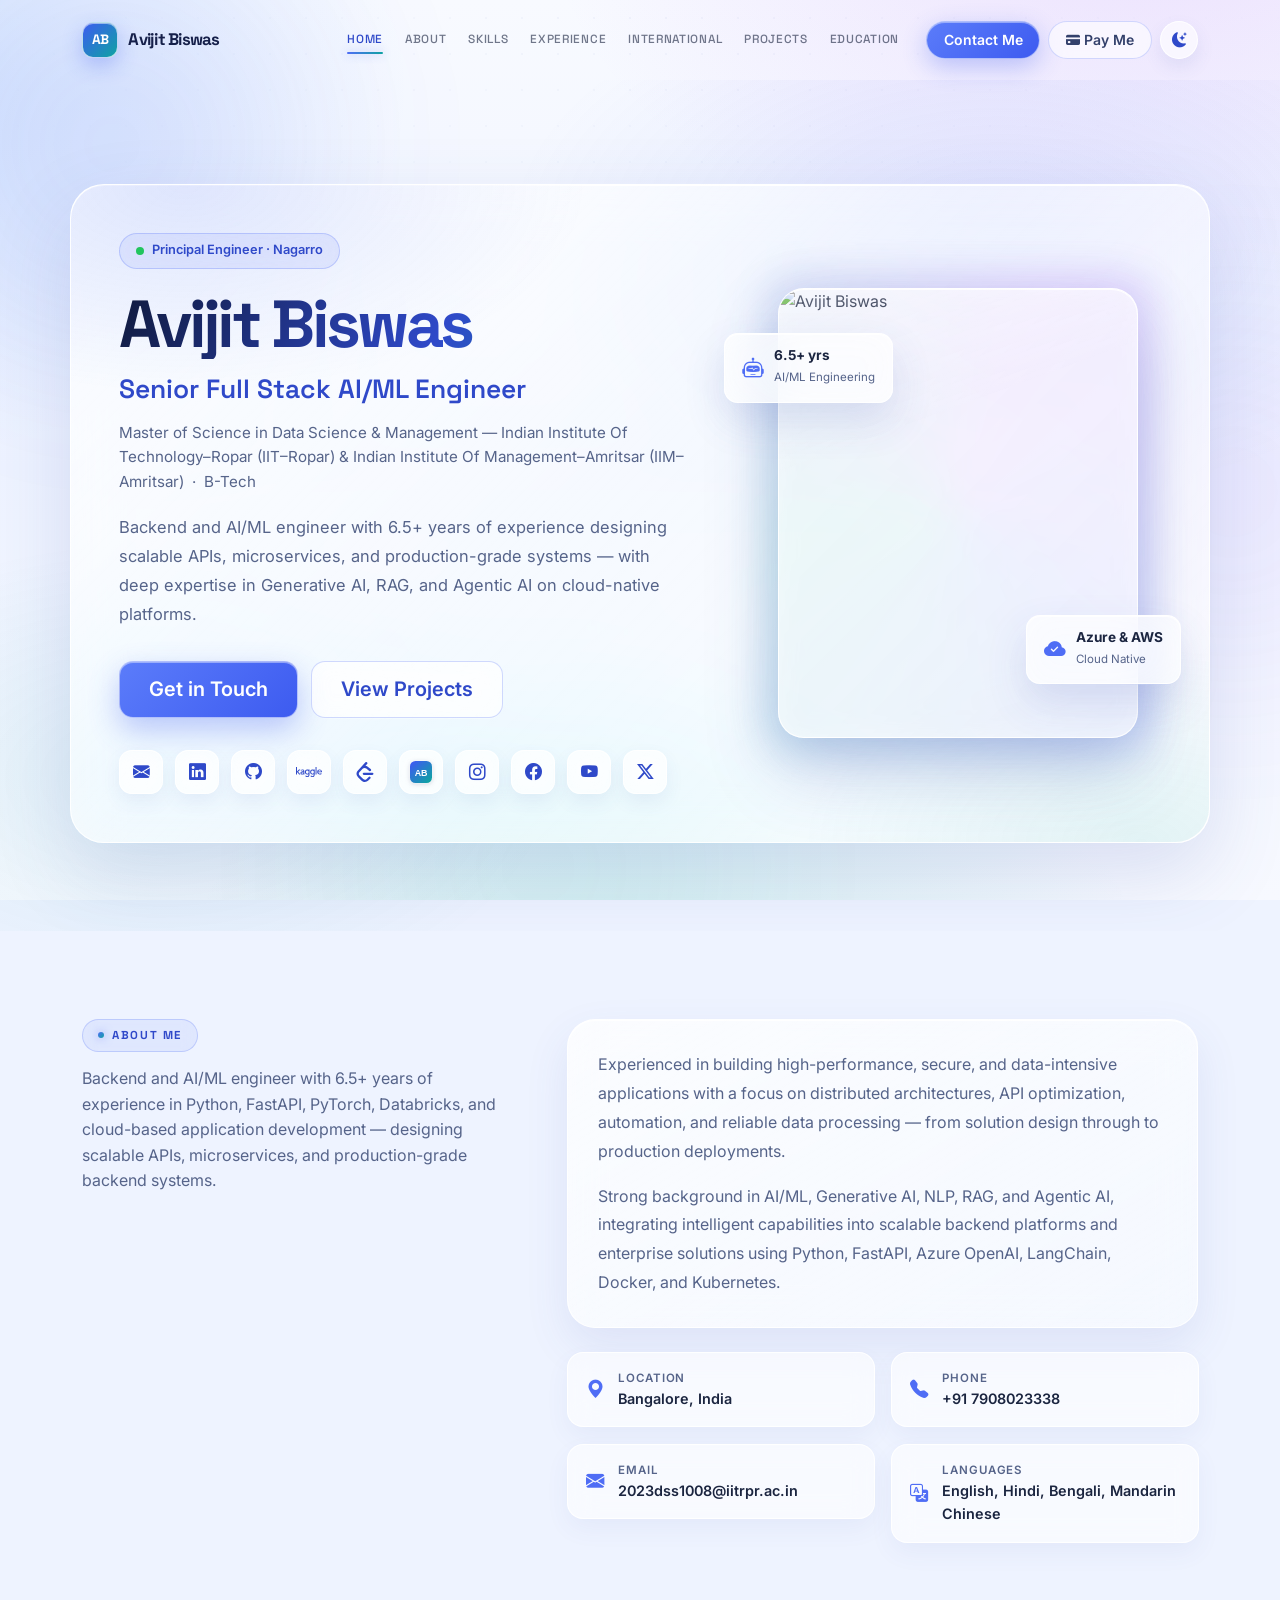
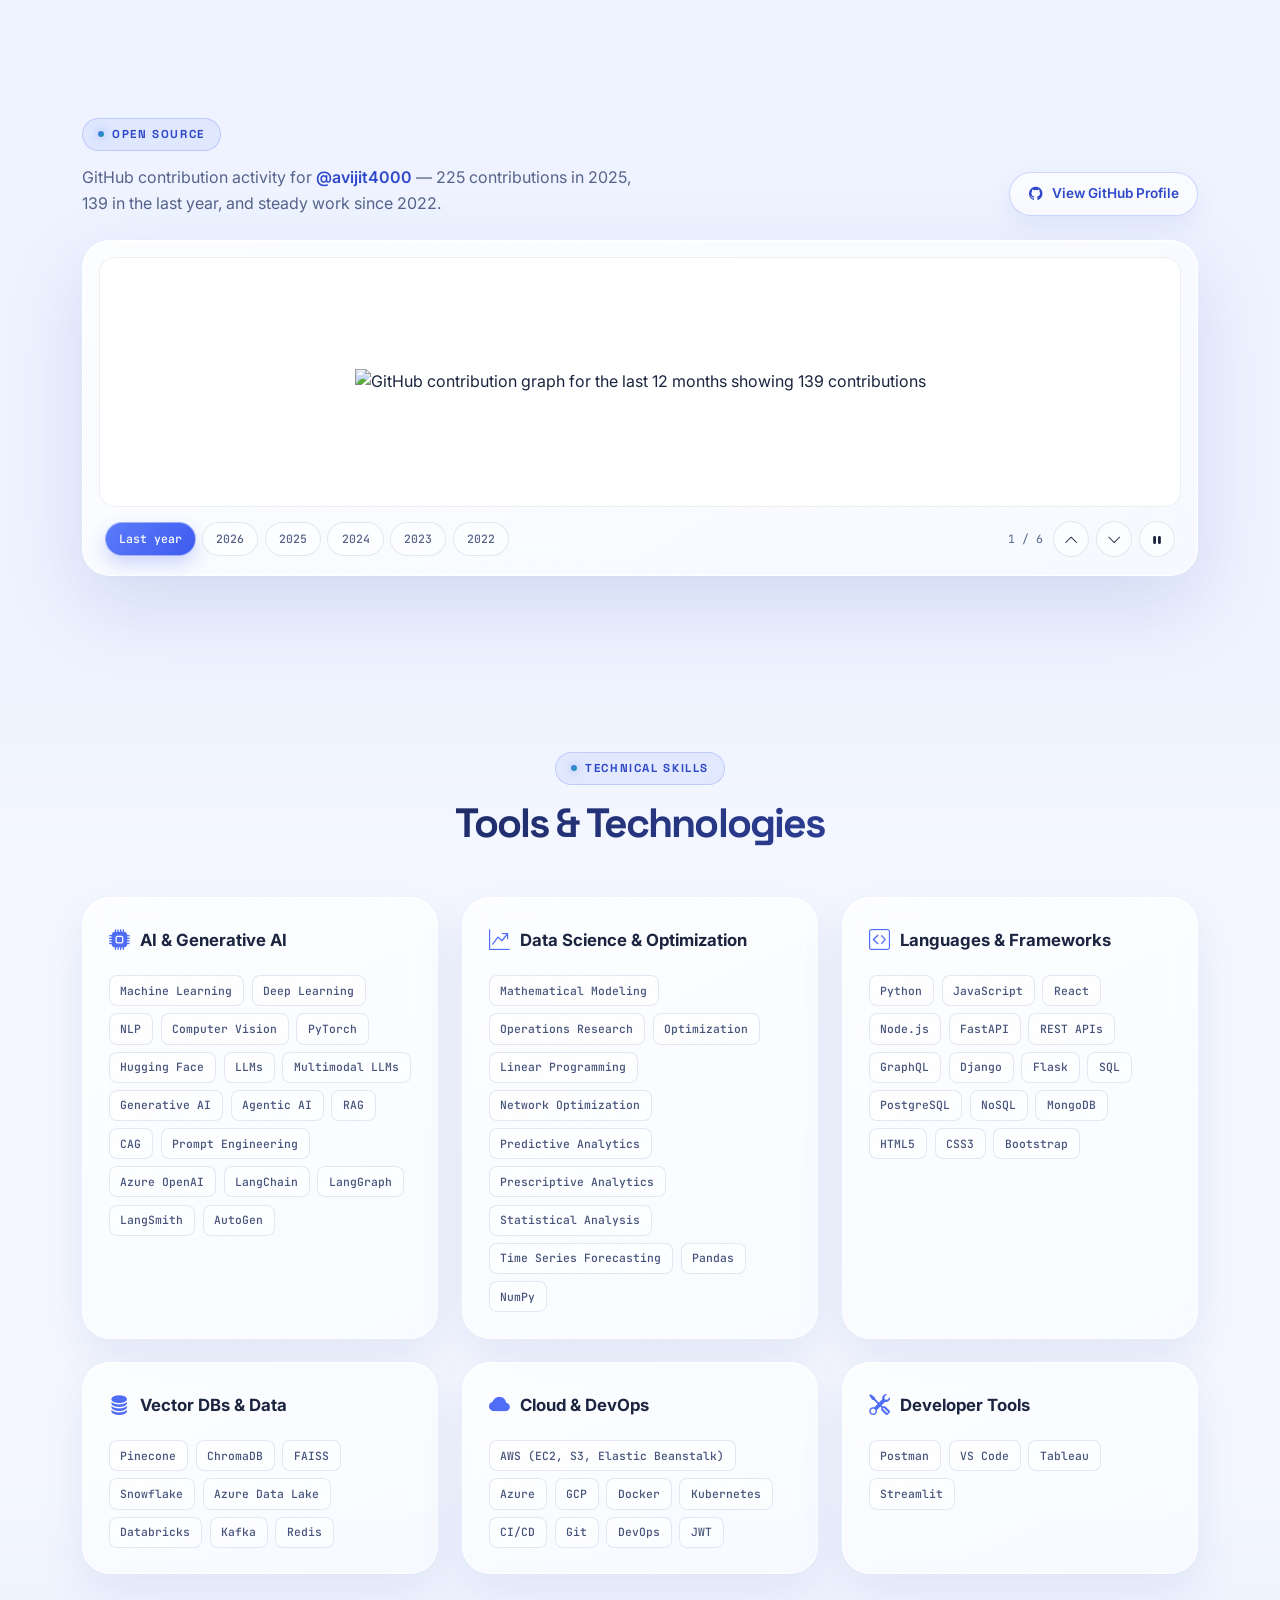
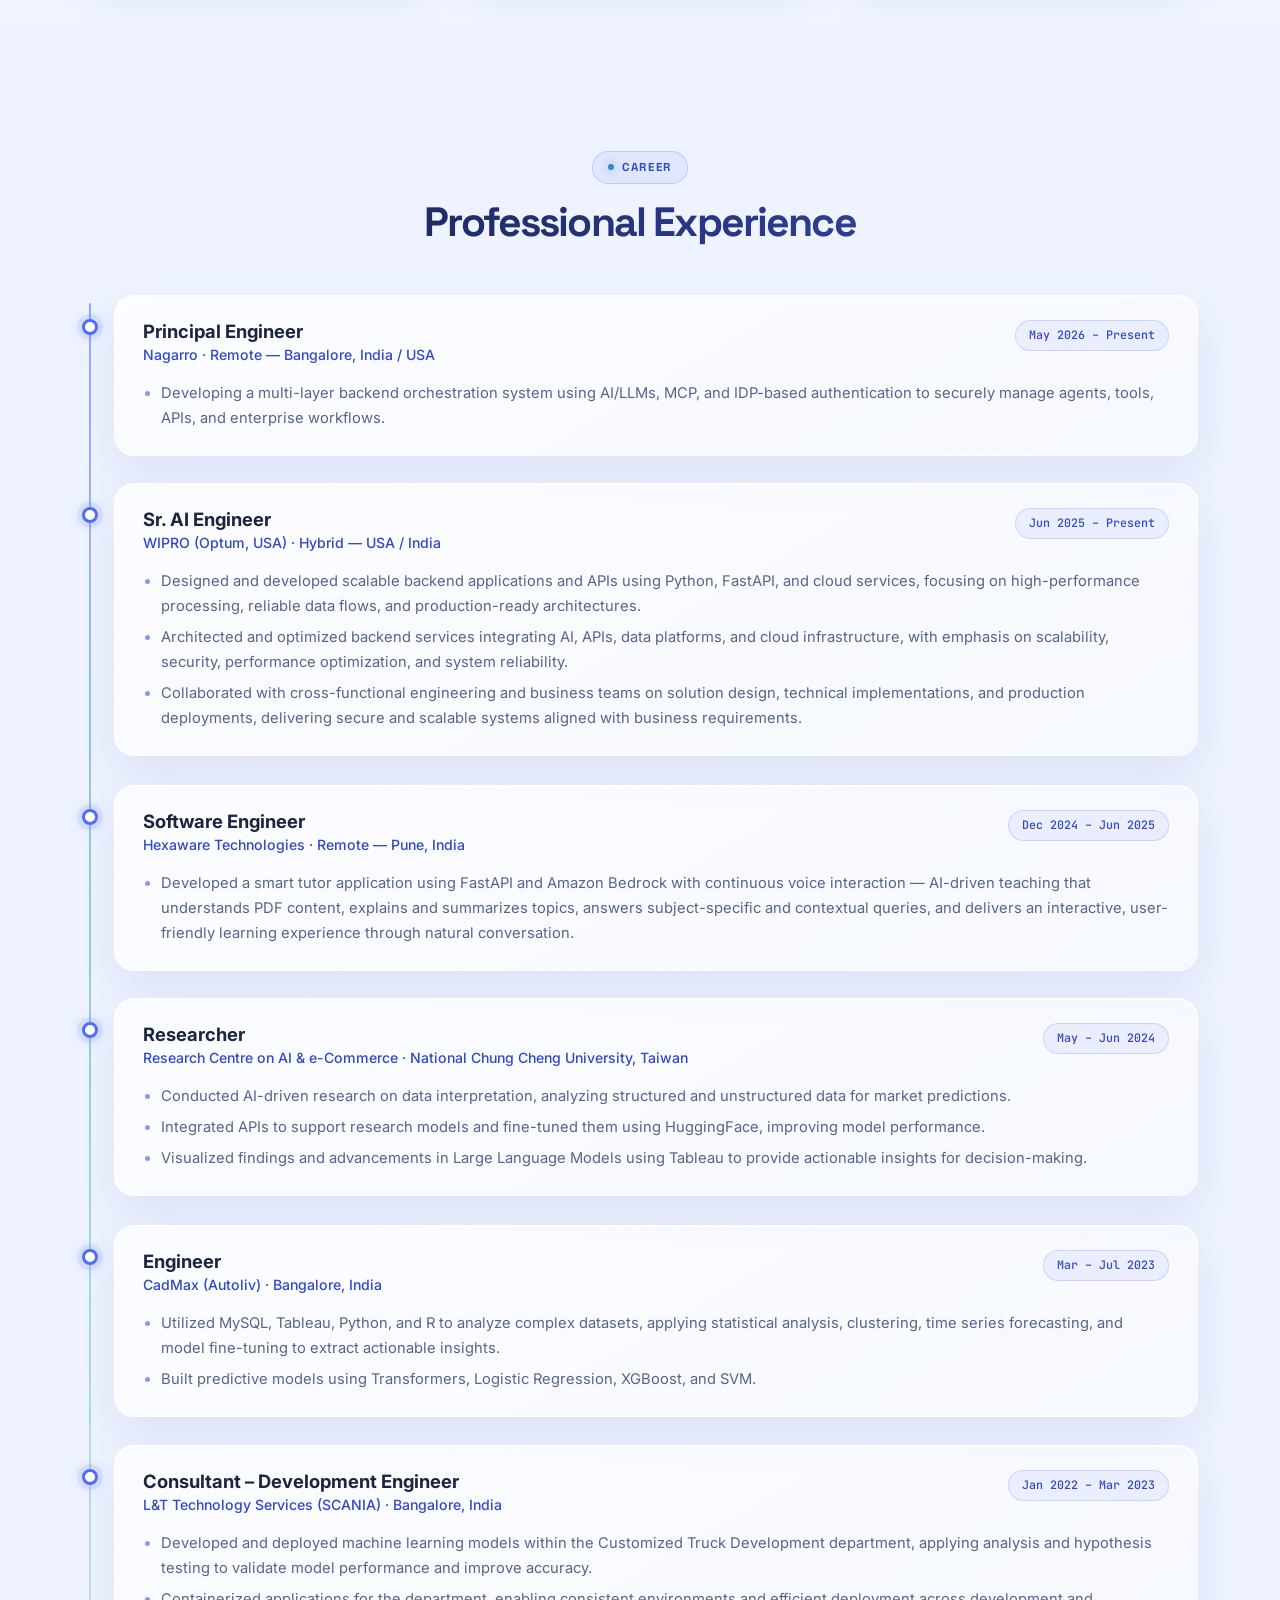
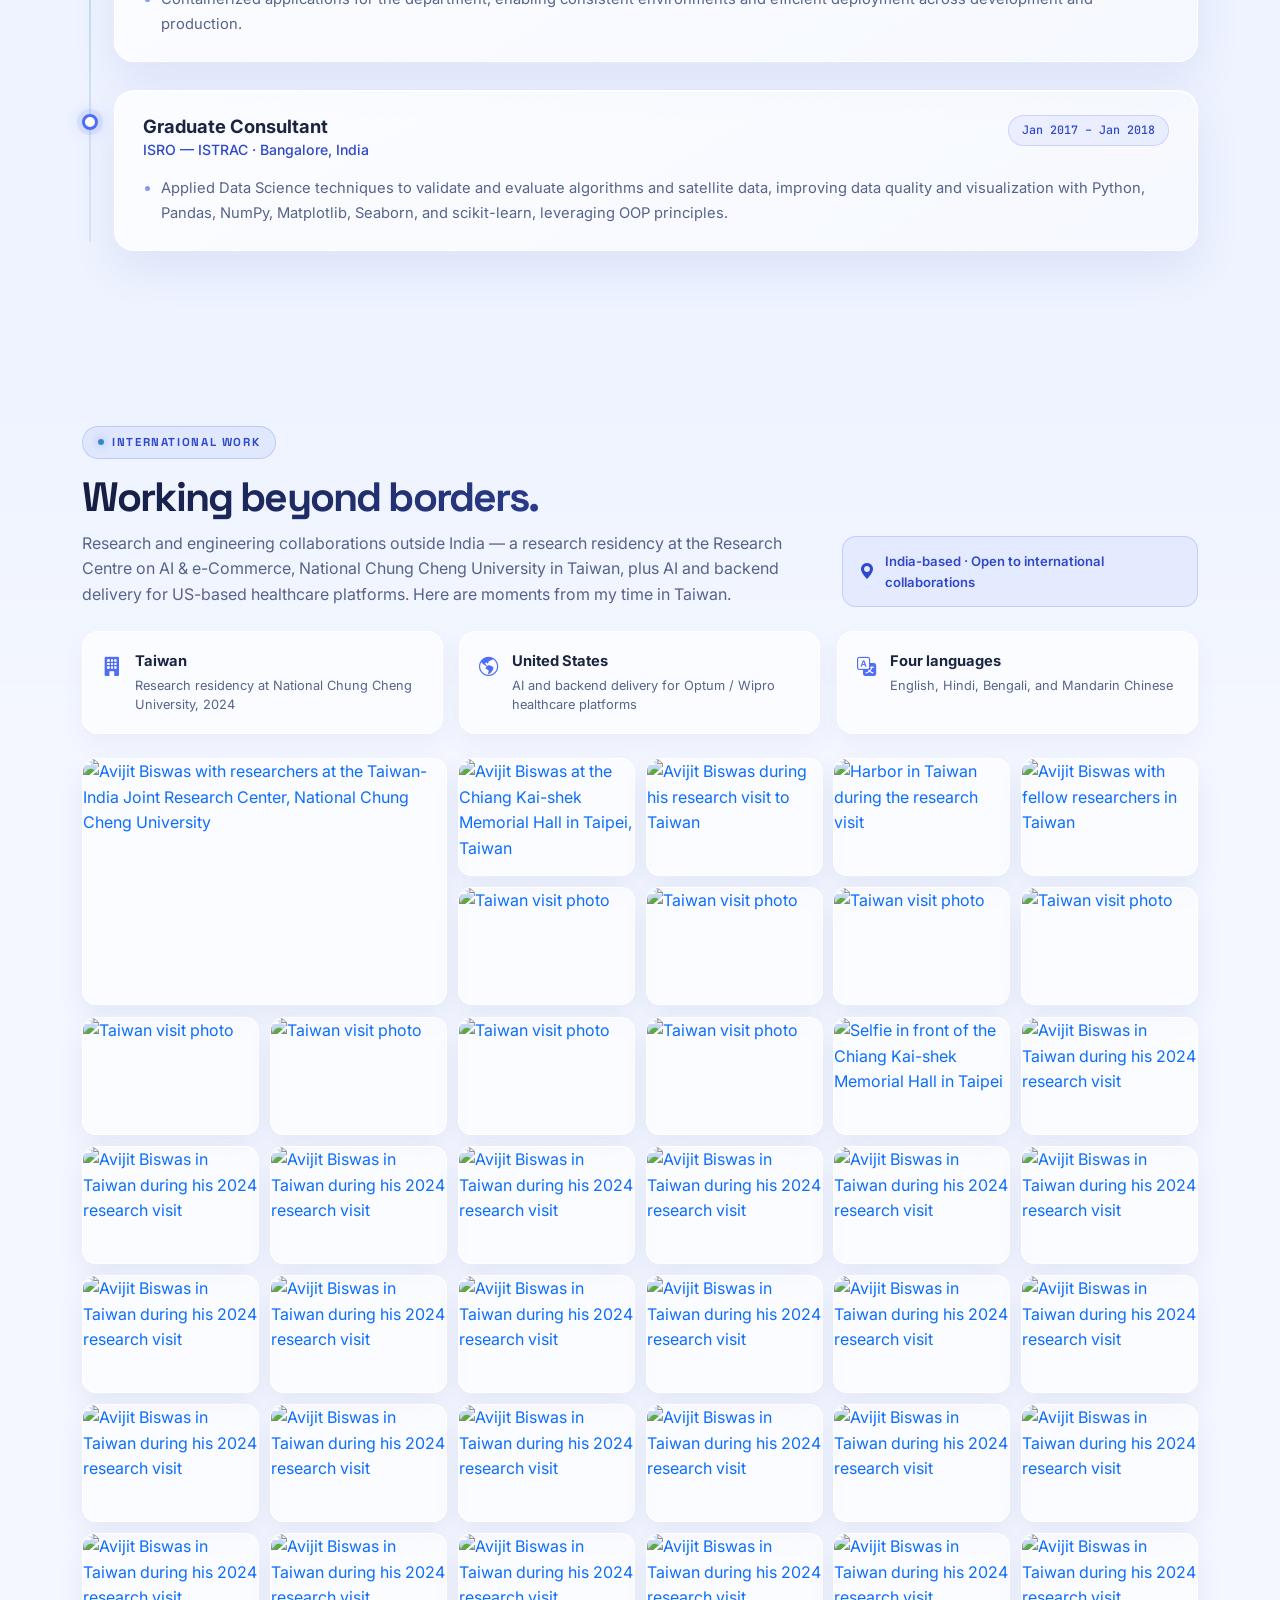
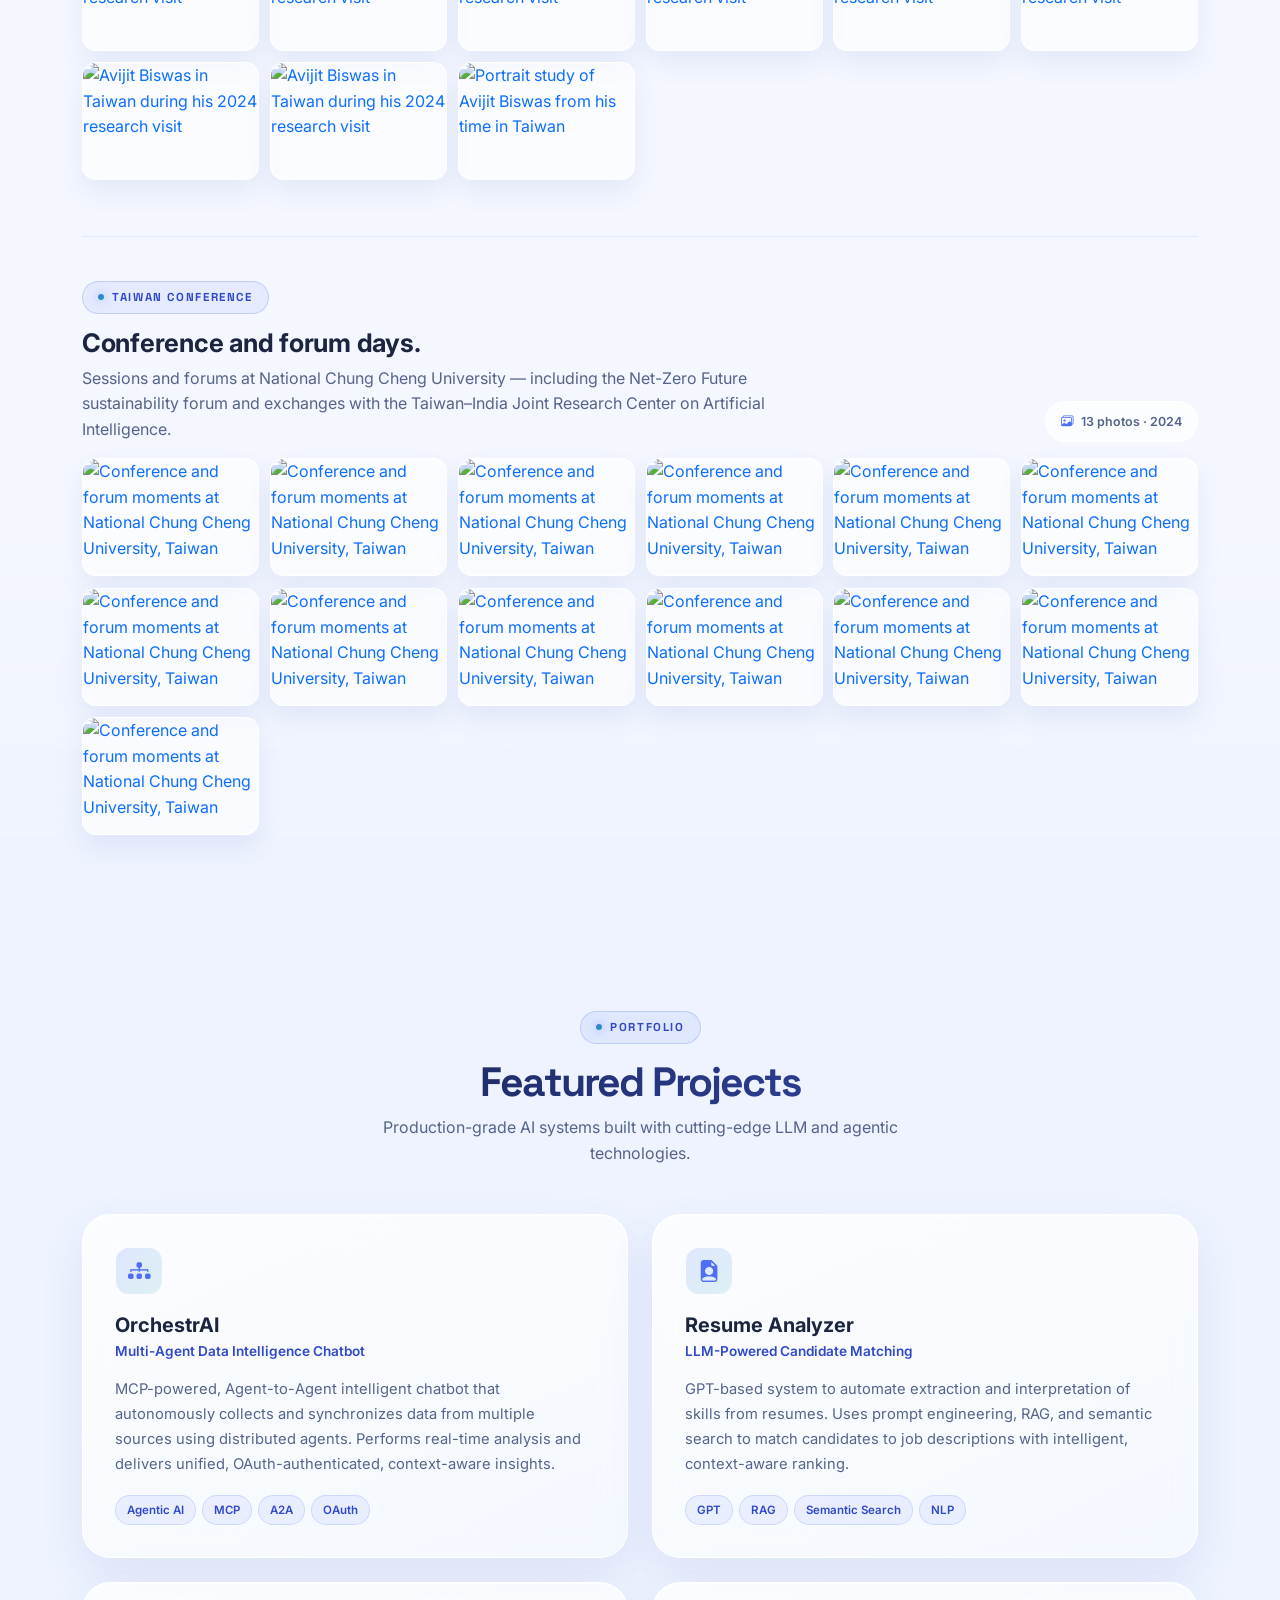
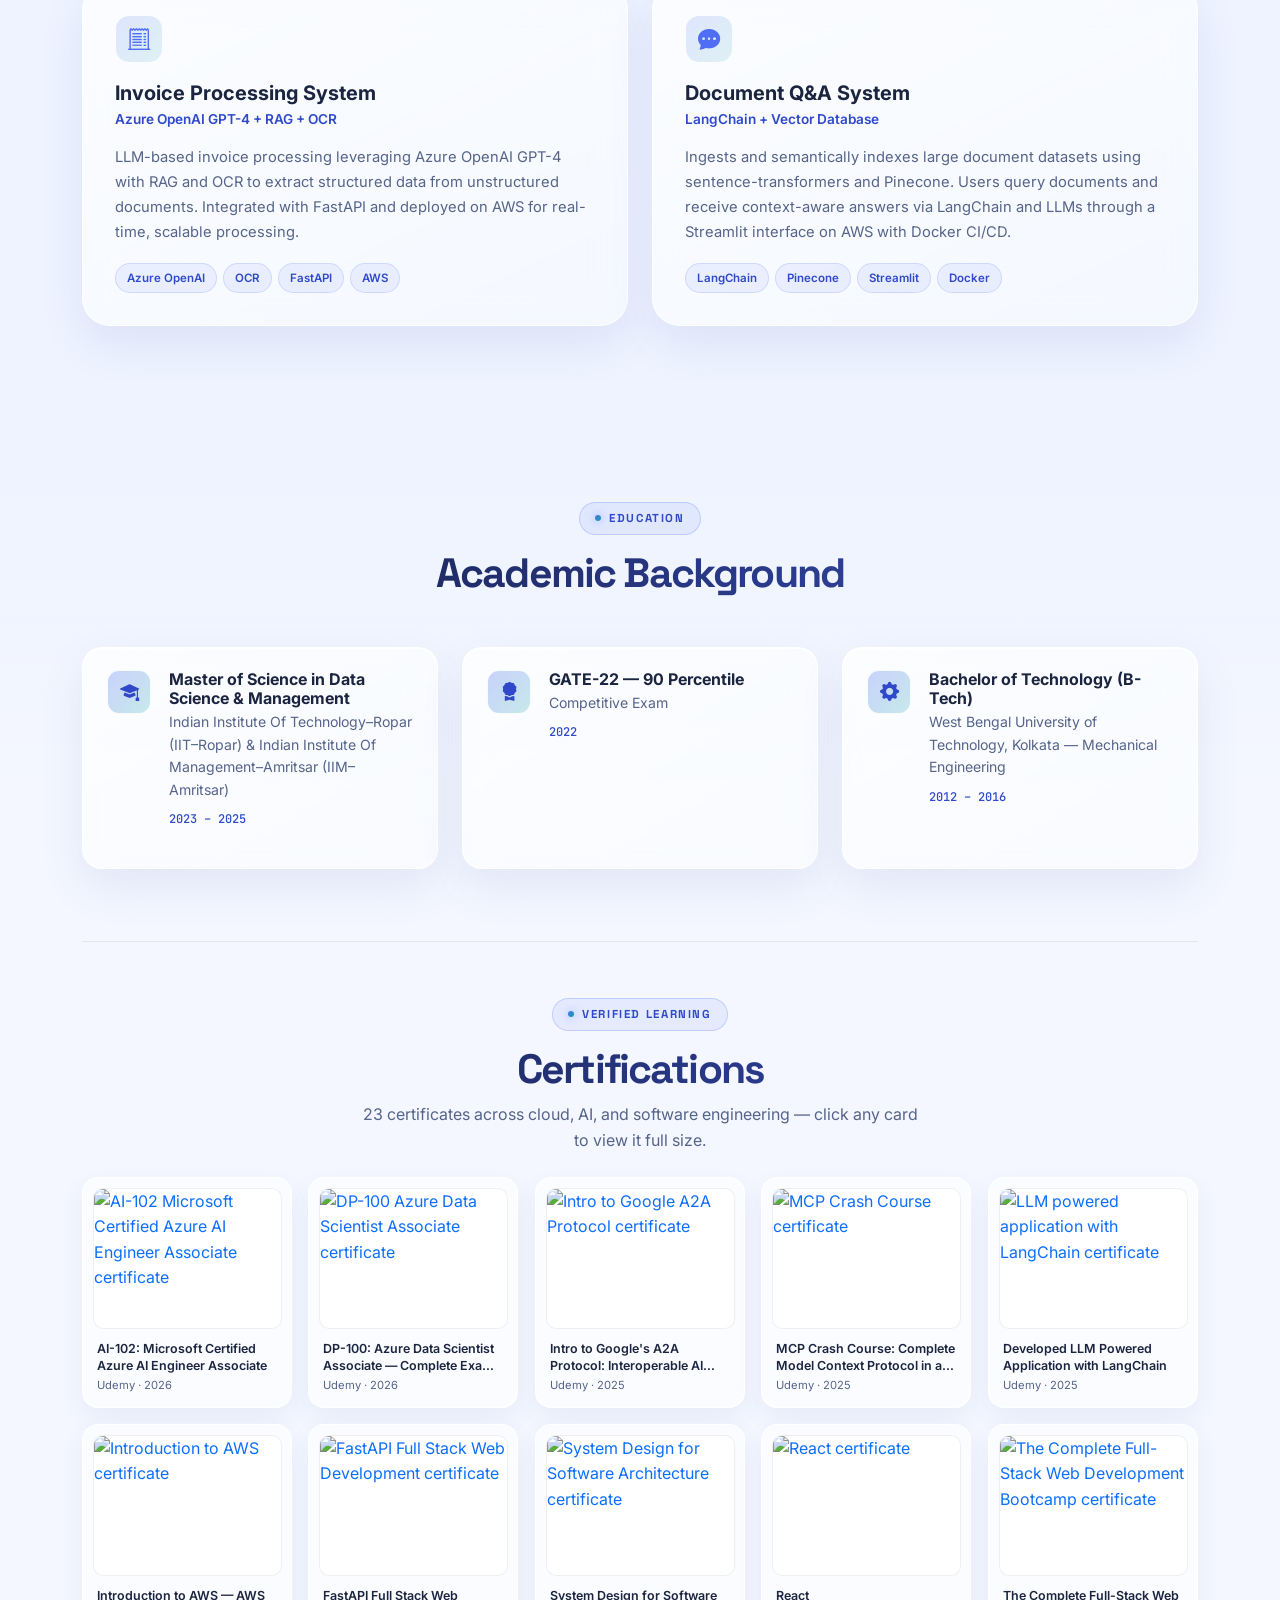
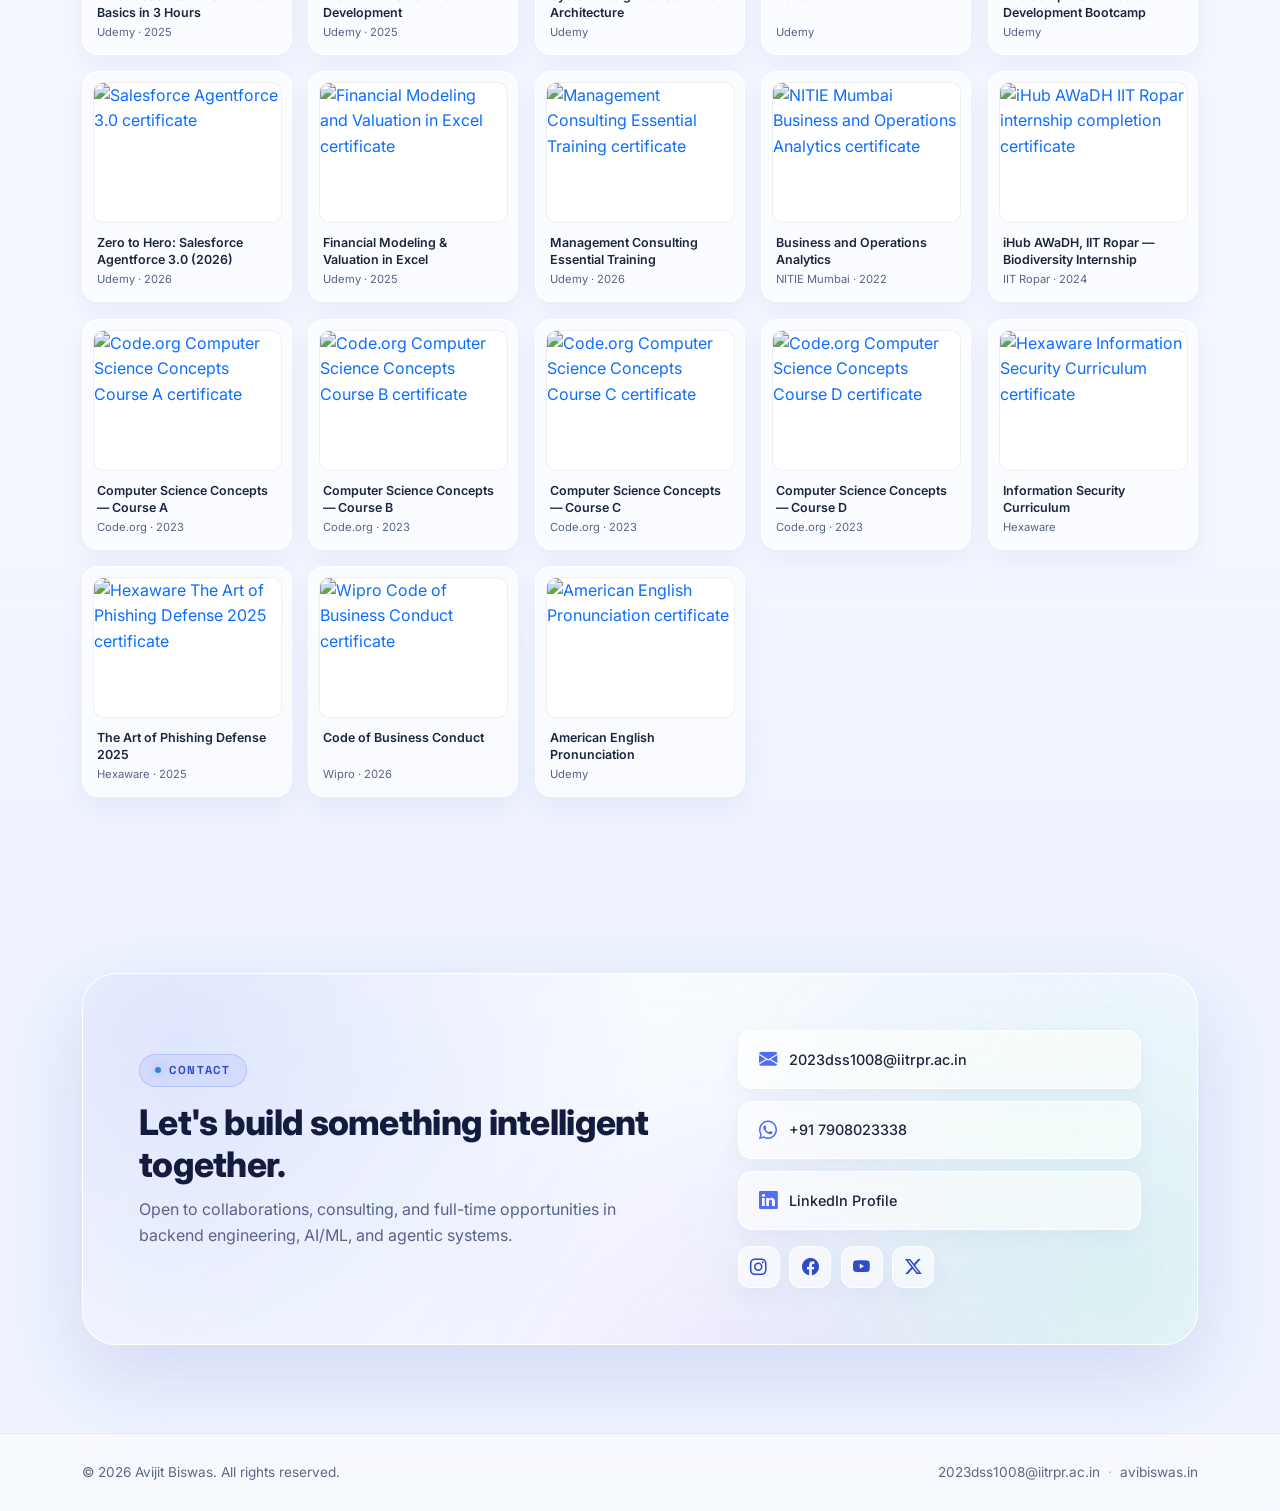
==== commit c6597e84: "new update of my profile 1" ====
--- a/index.html
+++ b/index.html
@@ -5,6 +5,12 @@
     <meta name="viewport" content="width=device-width, initial-scale=1">
     <meta name="description" content="Avijit Biswas — Senior Full Stack AI/ML Engineer building scalable backend systems, LLM-powered applications, and Agentic AI on cloud-native platforms.">
     <title>Avijit Biswas | Senior Full Stack AI/ML Engineer</title>
+    <link rel="icon" href="favicon.ico" sizes="any">
+    <link rel="icon" type="image/svg+xml" href="favicon.svg">
+    <link rel="icon" type="image/png" sizes="32x32" href="favicon-32x32.png">
+    <link rel="icon" type="image/png" sizes="16x16" href="favicon-16x16.png">
+    <link rel="apple-touch-icon" href="apple-touch-icon.png">
+    <meta name="theme-color" content="#4f6df5">
     <script>
       try {
         if (localStorage.getItem('theme') === 'dark') {
@@ -81,7 +87,7 @@
               <h1 class="hero-title">Avijit Biswas</h1>
               <p class="hero-subtitle">Senior Full Stack AI/ML Engineer</p>
               <p class="hero-tagline">
-                MSc Data Science &amp; Management — Indian Institute Of Technology–Ropar (IIT–Ropar) &amp; Indian Institute Of Management–Amritsar (IIM–Amritsar) &nbsp;·&nbsp; B-Tech
+                Master of Science in Data Science &amp; Management — Indian Institute Of Technology–Ropar (IIT–Ropar) &amp; Indian Institute Of Management–Amritsar (IIM–Amritsar) &nbsp;·&nbsp; B-Tech
               </p>
               <p class="hero-desc">
                 Backend and AI/ML engineer with 6.5+ years of experience designing scalable APIs, microservices, and production-grade systems — with deep expertise in Generative AI, RAG, and Agentic AI on cloud-native platforms.
@@ -94,9 +100,19 @@
                 <a href="mailto:2023dss1008@iitrpr.ac.in" title="Email"><i class="bi bi-envelope-fill"></i></a>
                 <a href="https://www.linkedin.com/in/avijit-biswas4000" target="_blank" rel="noopener" title="LinkedIn"><i class="bi bi-linkedin"></i></a>
                 <a href="https://github.com/avijit4000" target="_blank" rel="noopener" title="GitHub"><i class="bi bi-github"></i></a>
-                <a href="https://www.kaggle.com" target="_blank" rel="noopener" title="Kaggle"><i class="bi bi-bar-chart-fill"></i></a>
-                <a href="https://leetcode.com/u/avijit4000/" target="_blank" rel="noopener" title="LeetCode"><i class="bi bi-code-slash"></i></a>
-                <a href="https://www.avibiswas.in/" target="_blank" rel="noopener" title="Website"><i class="bi bi-globe2"></i></a>
+                <a href="https://www.kaggle.com/avijit4000" target="_blank" rel="noopener" title="Kaggle">
+                  <svg class="social-wordmark" viewBox="0 0 24 24" aria-hidden="true" focusable="false">
+                    <path d="M.1025 7.3475c-.0681 0-.1022.0341-.1022.102v6.752c0 .0681.034.1022.1022.1022h.7049c.068 0 .1022-.034.1022-.1023v-1.481l.4187-.3985 1.5016 1.91c.041.0477.0884.0716.143.0716h.9091c.0476 0 .0748-.0135.0817-.0407.0135-.041.0066-.075-.0206-.1023l-1.9816-2.4618 1.9002-1.8384c.0204-.0205.0237-.051.01-.092-.0137-.0339-.0408-.051-.0816-.051h-.9398c-.0477 0-.0953.024-.143.0716L.9096 11.607V7.4496c0-.0679-.0342-.102-.1022-.102zm18.0417 0c-.068 0-.102.0341-.102.102v6.752c0 .0681.034.102.102.102h.705c.068 0 .102-.034.102-.102v-6.752c0-.068-.034-.102-.102-.102zM5.961 9.6254c-.5653 0-1.11.1806-1.6343.5415-.0545.0545-.0648.102-.0307.143l.3676.5208c.0272.0477.0717.0545.133.0204.3948-.2722.783-.4086 1.1644-.4086.2927 0 .5158.0886.669.2656.1532.1771.2197.3917.1992.6436-.6606.0681-1.1545.1495-1.4813.245-.8308.2383-1.2461.6913-1.2461 1.3586 0 .4222.1533.7695.4598 1.0419.3132.2654.6845.3982 1.1134.3982.4698 0 .8545-.1125 1.1542-.3372v.1432c0 .0682.0374.102.1123.102h.7048c.068 0 .102-.0338.102-.102V11.372c0-.6604-.2245-1.1406-.6739-1.4403-.3065-.2043-.6776-.3063-1.1134-.3063zm4.3225 0c-.6742 0-1.195.2622-1.5627.7865-.3133.4359-.4699.9671-.4699 1.5936 0 .6604.1634 1.2087.4903 1.6444.3744.4972.892.7455 1.5526.7455.5313 0 .9567-.1327 1.2768-.3982v.531c0 .858-.4122 1.287-1.236 1.287-.361 0-.732-.1907-1.1132-.572a.098.098 0 00-.0716-.0306c-.034 0-.0613.0102-.0817.0307l-.4802.48c-.0408.0613-.0375.1124.0103.1532.1361.1157.2554.2129.3576.2911.102.0783.1905.1413.2656.189.354.1975.7284.2961 1.1235.2961.6808 0 1.207-.1925 1.5781-.577.3711-.3848.5567-.9484.5567-1.6903V9.8196c0-.068-.034-.102-.102-.102h-.705c-.0682 0-.1021.034-.1021.102v.2043c-.3471-.2657-.7763-.3985-1.287-.3985zm4.8021 0c-.6742 0-1.195.2622-1.5627.7865-.3132.4359-.4699.9671-.4699 1.5936 0 .6604.1633 1.2087.4903 1.6444.3744.4972.892.7455 1.5526.7455.5311 0 .9566-.1327 1.2768-.3982v.531c0 .858-.4122 1.287-1.236 1.287-.361 0-.732-.1907-1.1133-.572a.098.098 0 00-.0716-.0306c-.034 0-.0612.0102-.0816.0307l-.48.48c-.0409.0613-.0376.1124.01.1532.1363.1157.2555.2129.3576.2911.1021.0783.1906.1413.2657.189.354.1975.7285.2961 1.1237.2961.6808 0 1.2068-.1925 1.5781-.577.371-.3848.5565-.9484.5565-1.6903V9.8196c0-.068-.034-.102-.102-.102h-.7049c-.0682 0-.1022.034-.1022.102v.2043c-.3474-.2657-.7763-.3985-1.287-.3985zm6.7457 0c-.6537 0-1.185.211-1.5936.6332-.4427.4632-.664 1.0283-.664 1.6956 0 .7083.225 1.2905.6743 1.7467.463.463 1.042.6945 1.7366.6945.6467 0 1.2154-.1838 1.7057-.5515.0545-.041.0545-.0884 0-.143l-.4802-.4903c-.041-.0409-.0919-.0409-.1533 0-.2998.2112-.6368.3167-1.0112.3167-.4222 0-.7729-.119-1.052-.3576-.2452-.2248-.3882-.5038-.429-.8375h3.3197c.0679 0 .1022-.0341.1022-.1023l.01-.2244c.0341-.6878-.1668-1.26-.6025-1.7162-.4224-.4426-.9432-.664-1.5627-.664zm-.0206.7865c.3268 0 .6062.1056.8377.3166.2452.211.371.4734.378.7865h-2.4618c.0613-.3269.2077-.5925.4392-.7968.2313-.2042.5004-.3063.8069-.3063zm-11.4249.102c.6196 0 1.0146.2181 1.1848.6538v1.6854c-.1702.4358-.5755.6538-1.2155.6538-.3133 0-.5687-.0986-.7661-.2963-.2656-.2518-.3983-.6538-.3983-1.2053 0-.9941.3984-1.4914 1.1951-1.4914zm4.802 0c.6196 0 1.0148.2181 1.1851.6538h-.0002v1.6854c-.1703.4358-.5755.6538-1.2155.6538-.3132 0-.5686-.0986-.7661-.2963-.2655-.2518-.3983-.6538-.3983-1.2053 0-.9941.3983-1.4914 1.195-1.4914zm-8.3586 1.6547v1.0215c-.286.286-.6675.412-1.1441.3779-.1703-.0135-.32-.0663-.4493-.1582-.1294-.0919-.2045-.2129-.2249-.3627-.0341-.2657.1158-.47.4495-.6129.2452-.1088.7013-.1974 1.3688-.2656z"/>
+                  </svg>
+                </a>
+                <a href="https://leetcode.com/u/avijit4000/" target="_blank" rel="noopener" title="LeetCode">
+                  <svg viewBox="0 0 24 24" aria-hidden="true" focusable="false">
+                    <path d="M13.483 0a1.374 1.374 0 0 0-.961.438L7.116 6.226l-3.854 4.126a5.266 5.266 0 0 0-1.209 2.104 5.35 5.35 0 0 0-.125.513 5.527 5.527 0 0 0 .062 2.362 5.83 5.83 0 0 0 .349 1.017 5.938 5.938 0 0 0 1.271 1.818l4.277 4.193.039.038c2.248 2.165 5.852 2.133 8.063-.074l2.396-2.392c.54-.54.54-1.414.003-1.955a1.378 1.378 0 0 0-1.951-.003l-2.396 2.392a3.021 3.021 0 0 1-4.205.038l-.02-.019-4.276-4.193c-.652-.64-.972-1.469-.948-2.263a2.68 2.68 0 0 1 .066-.523 2.545 2.545 0 0 1 .619-1.164L9.13 8.114c1.058-1.134 3.204-1.27 4.43-.278l3.501 2.831c.593.48 1.461.387 1.94-.207a1.384 1.384 0 0 0-.207-1.943l-3.5-2.831c-.8-.647-1.766-1.045-2.774-1.202l2.015-2.158A1.384 1.384 0 0 0 13.483 0zm-2.866 12.815a1.38 1.38 0 0 0-1.38 1.382 1.38 1.38 0 0 0 1.38 1.382H20.79a1.38 1.38 0 0 0 1.38-1.382 1.38 1.38 0 0 0-1.38-1.382z"/>
+                  </svg>
+                </a>
+                <a href="https://www.avibiswas.in/" target="_blank" rel="noopener" title="Website" aria-label="Personal website">
+                  <img class="site-logo" src="favicon.svg" alt="">
+                </a>
                 <a href="https://www.instagram.com/avijit_biswas01/" target="_blank" rel="noopener" title="Instagram" aria-label="Instagram"><i class="bi bi-instagram"></i></a>
                 <a href="https://www.facebook.com/avijitbiswas01/" target="_blank" rel="noopener" title="Facebook" aria-label="Facebook"><i class="bi bi-facebook"></i></a>
                 <a href="https://www.youtube.com/@AvijitBiswasgood" target="_blank" rel="noopener" title="YouTube" aria-label="YouTube"><i class="bi bi-youtube"></i></a>
@@ -841,7 +857,7 @@
               <div class="edu-card h-100">
                 <div class="edu-icon"><i class="bi bi-mortarboard-fill"></i></div>
                 <div>
-                  <h3>MSc in Data Science &amp; Management</h3>
+                  <h3>Master of Science in Data Science &amp; Management</h3>
                   <p class="edu-school">Indian Institute Of Technology–Ropar (IIT–Ropar) &amp; Indian Institute Of Management–Amritsar (IIM–Amritsar)</p>
                   <span class="edu-date">2023 – 2025</span>
                 </div>
--- a/style.css
+++ b/style.css
@@ -515,6 +515,23 @@
   -webkit-backdrop-filter: blur(10px);
   backdrop-filter: blur(10px);
   transition: all 0.25s ease;
+}
+
+.hero-links a svg {
+  width: 20px;
+  height: 20px;
+  fill: currentColor;
+}
+
+.hero-links a .social-wordmark {
+  width: 26px;
+  height: 26px;
+}
+
+.hero-links a .site-logo {
+  width: 22px;
+  height: 22px;
+  filter: drop-shadow(0 0 1px rgba(255, 255, 255, 0.9)) drop-shadow(0 1px 2px rgba(31, 45, 92, 0.18));
 }
 
 .hero-links a:hover {
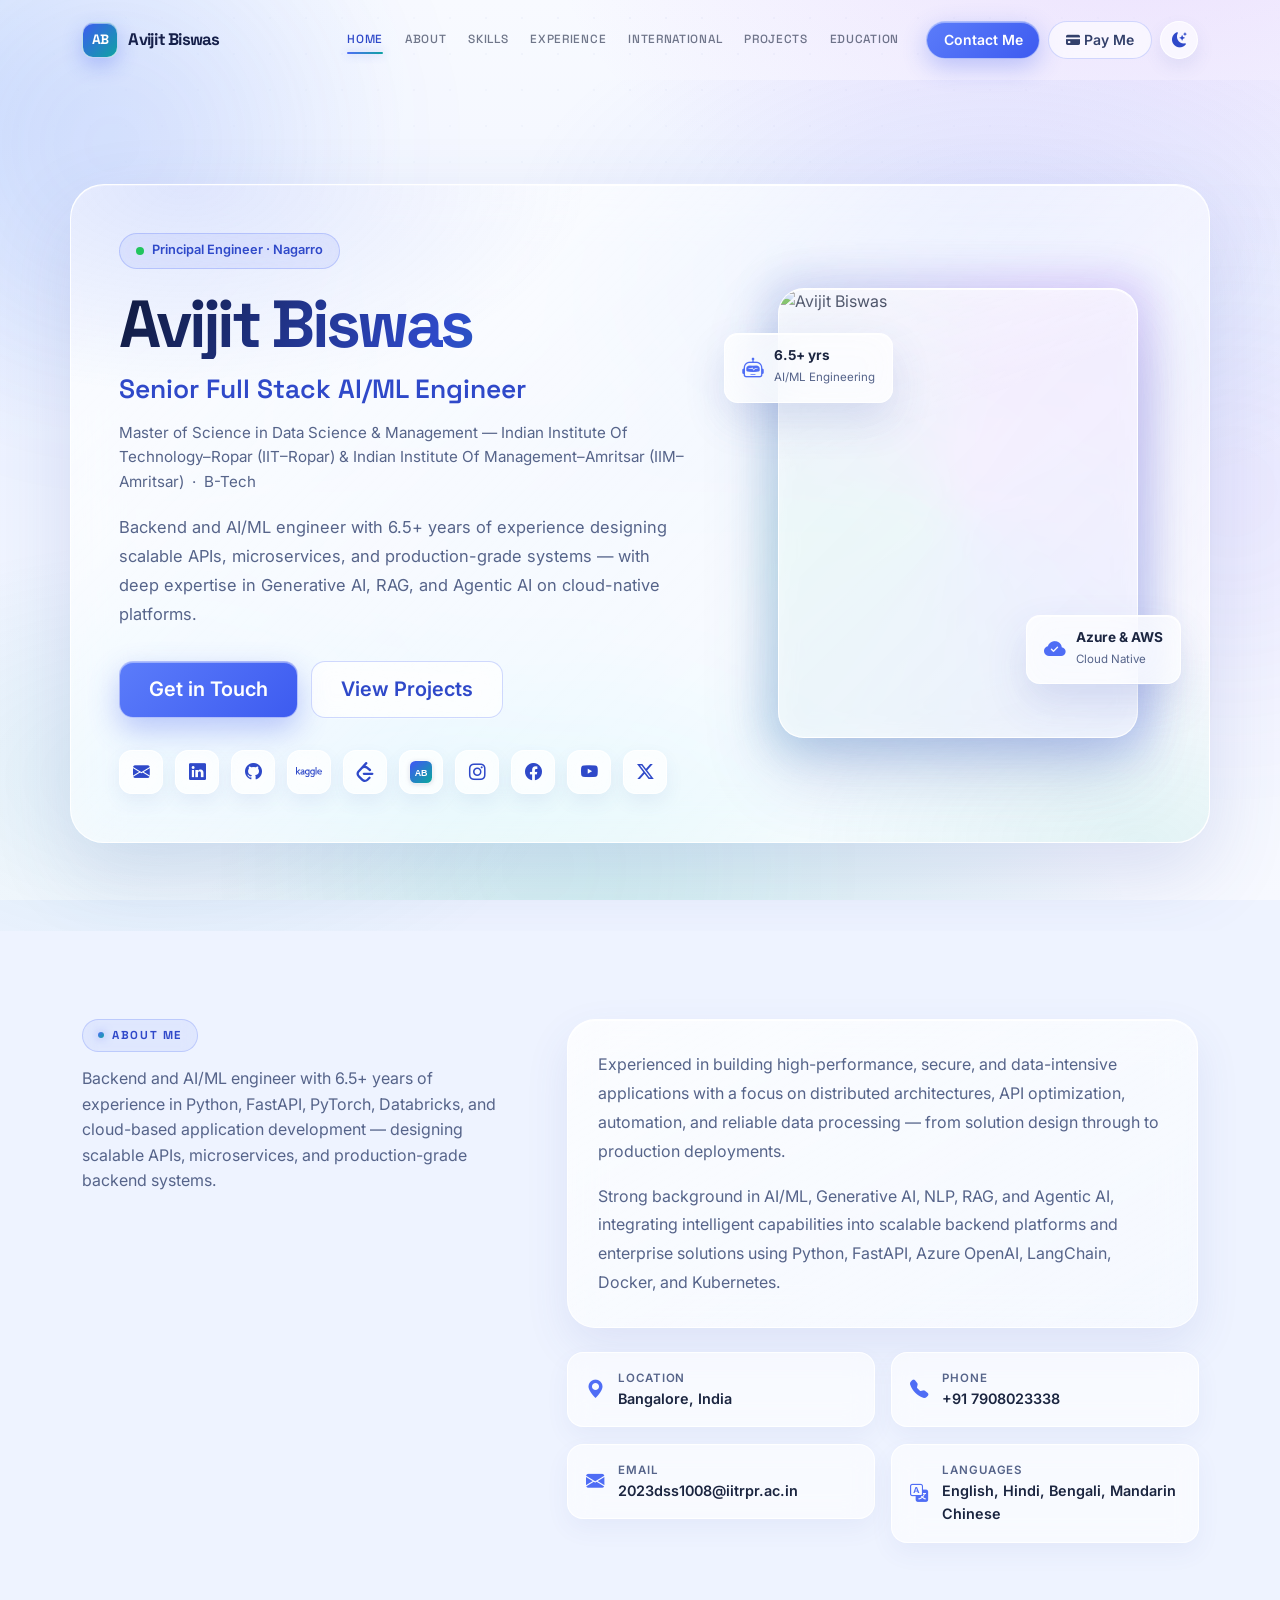
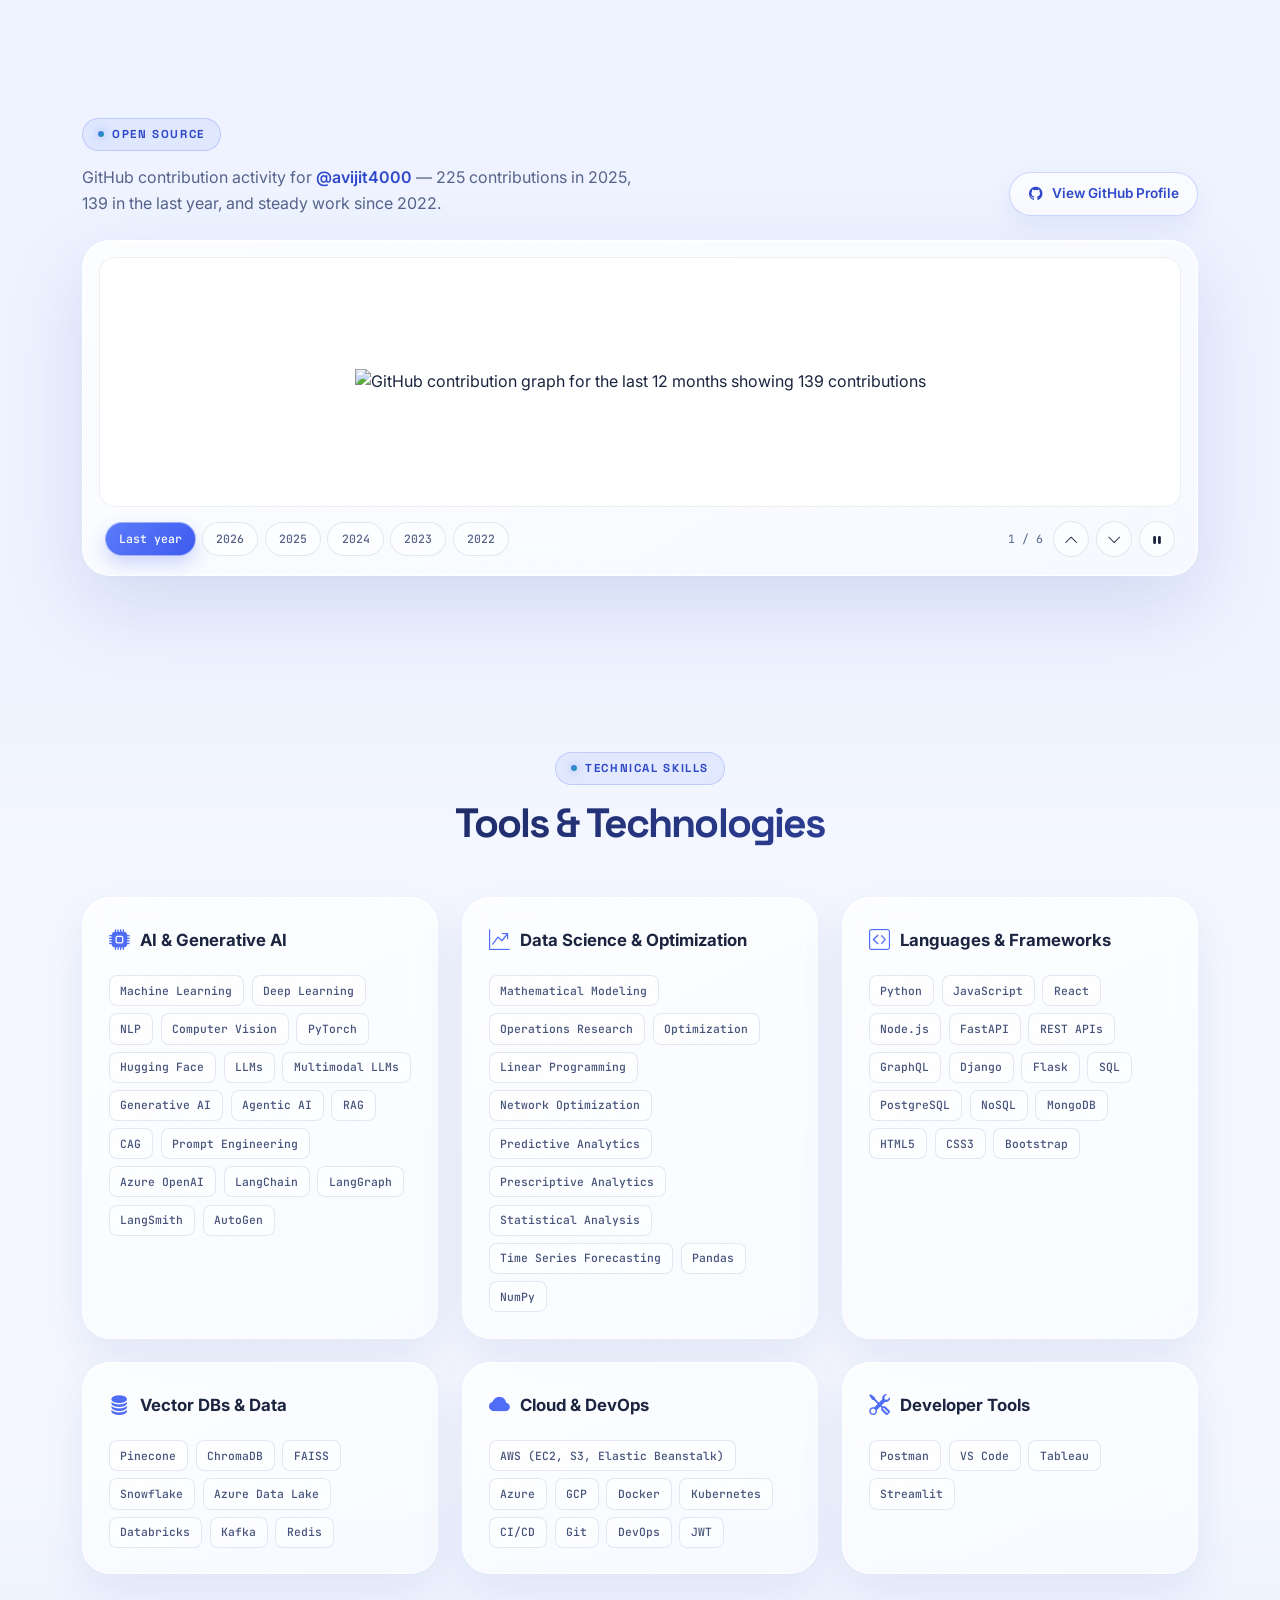
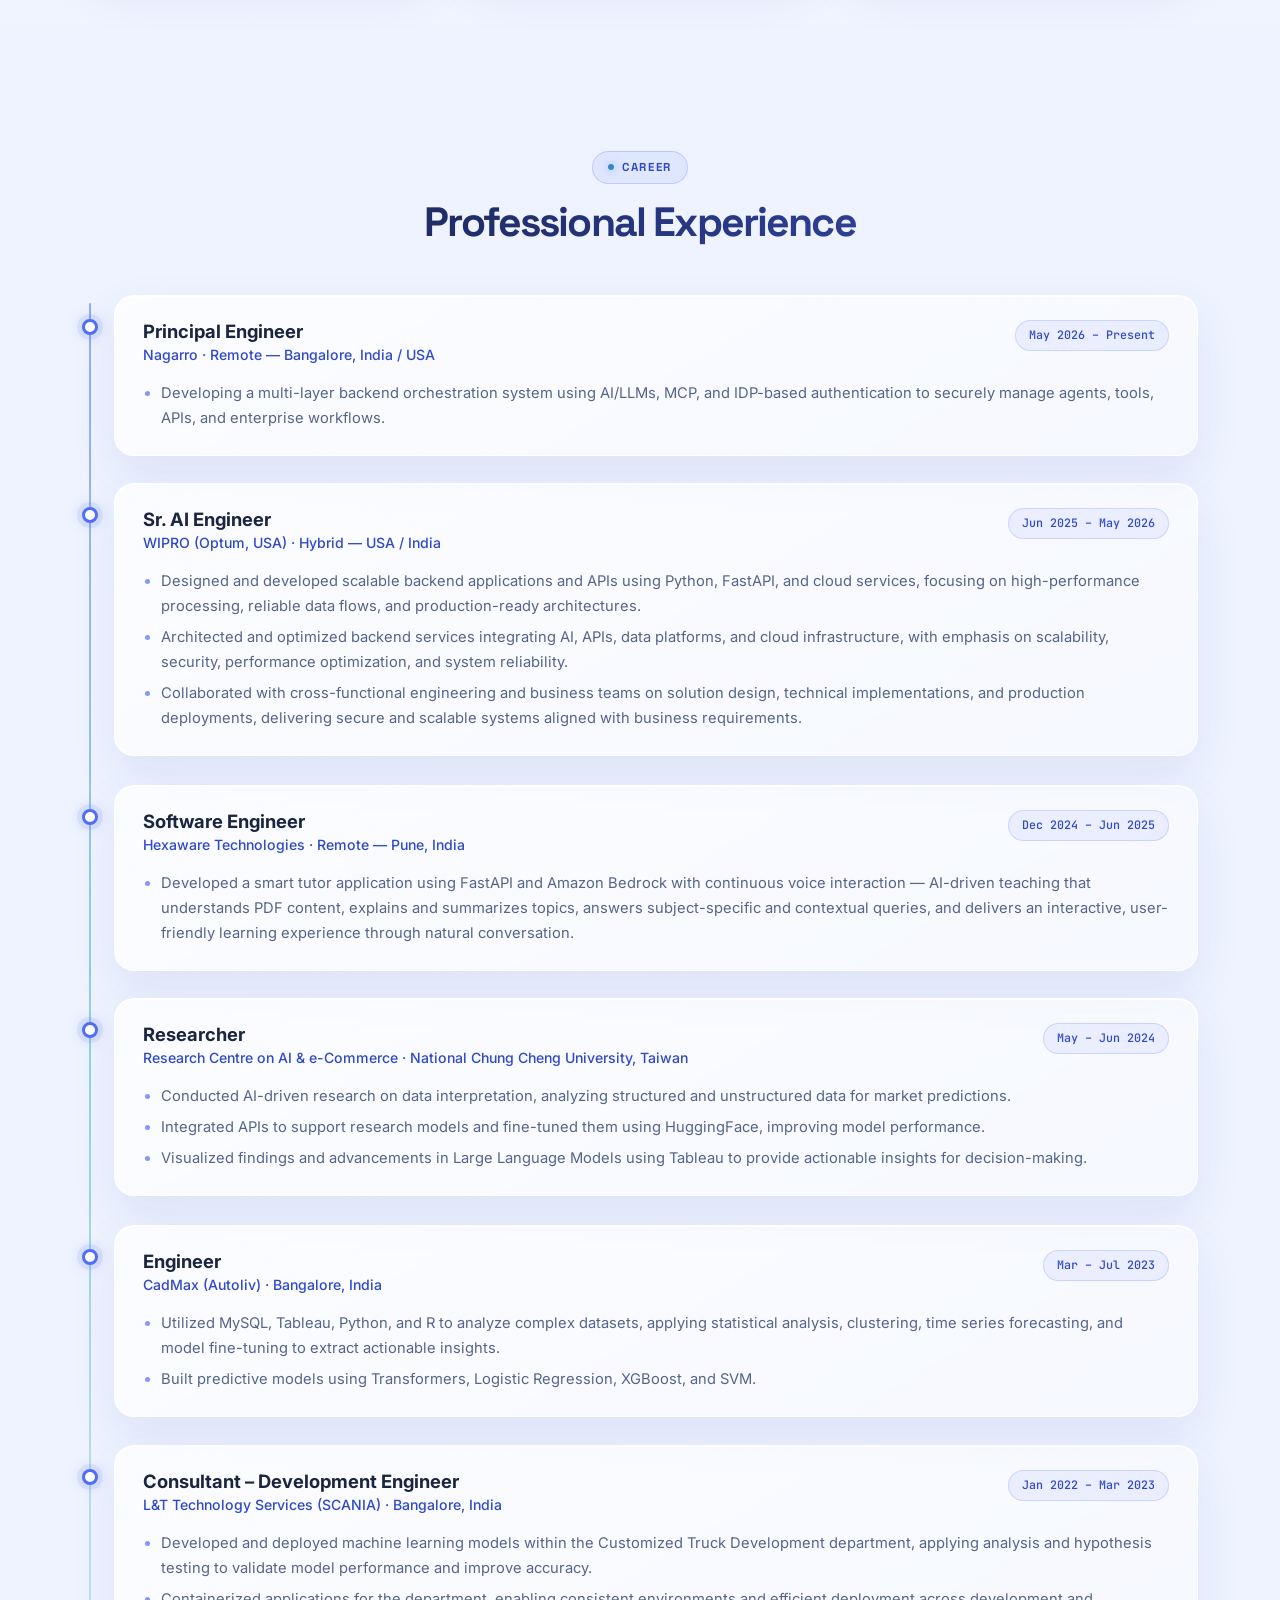
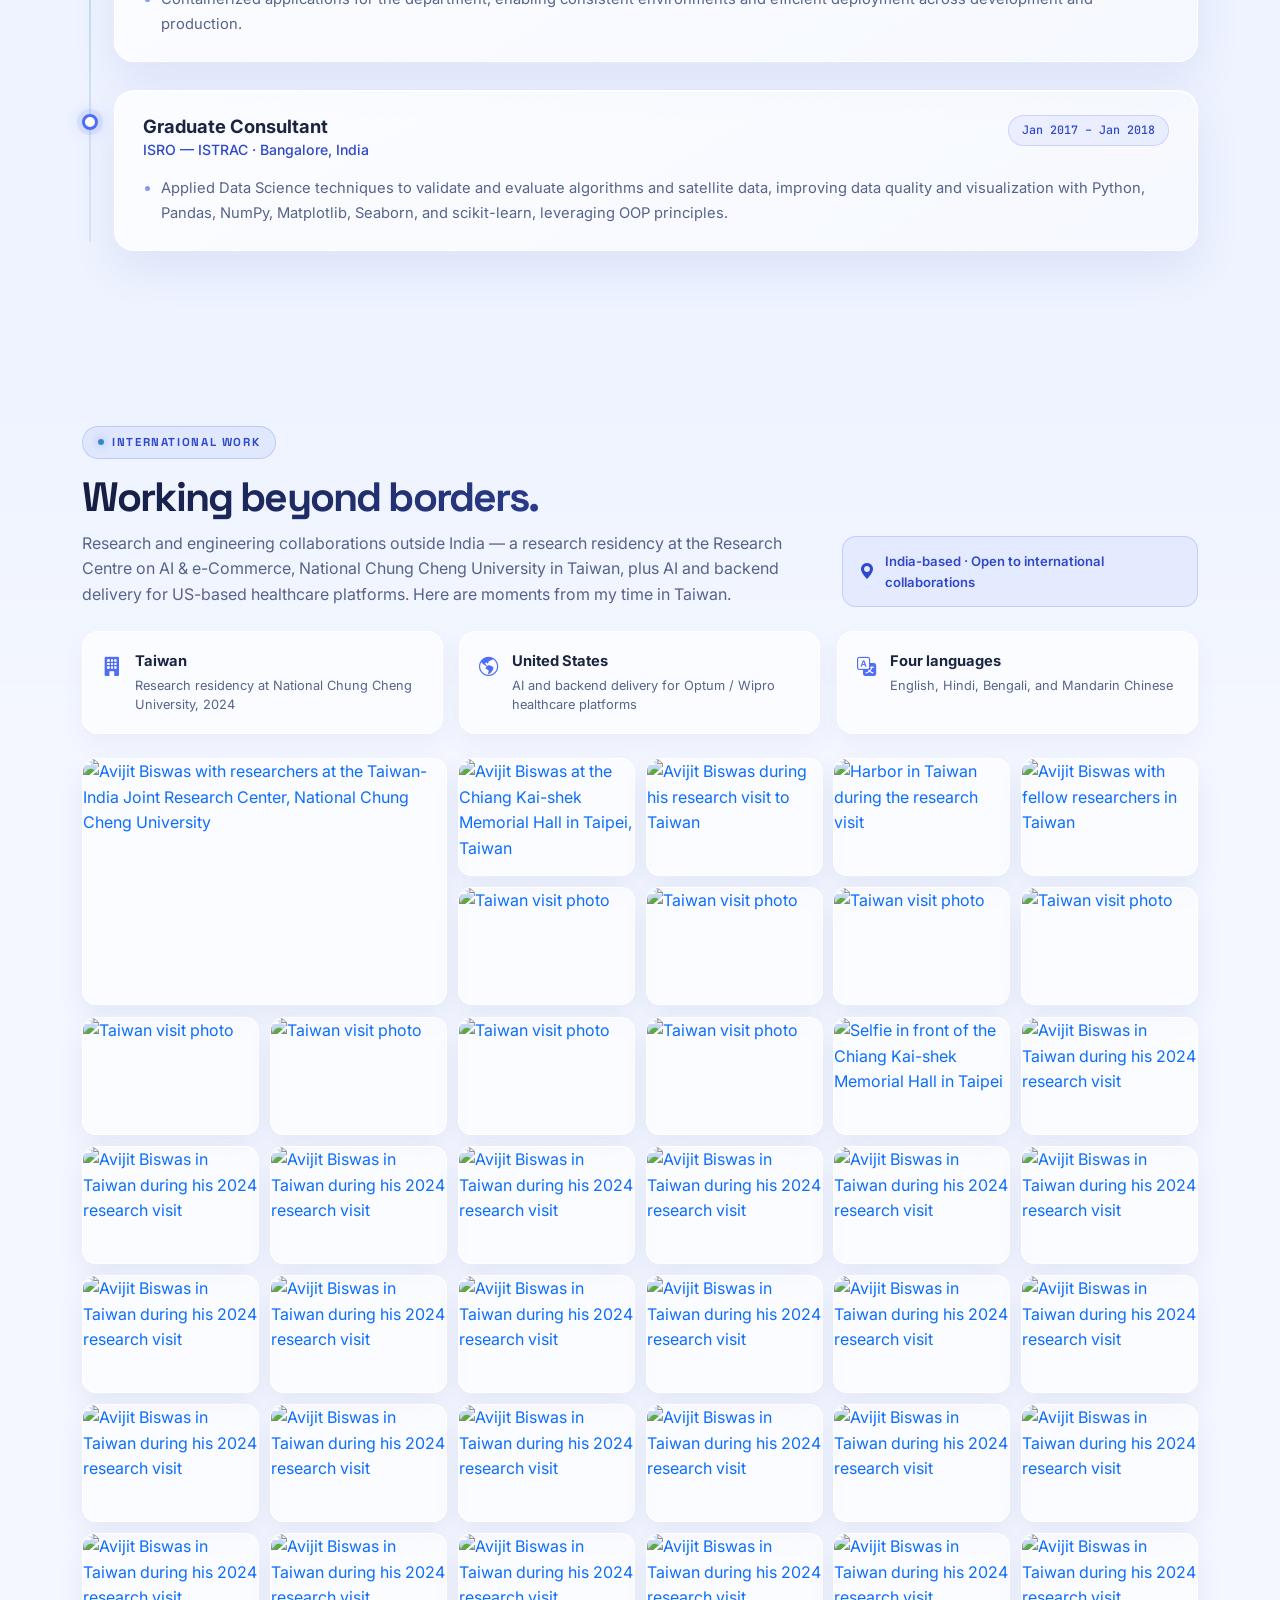
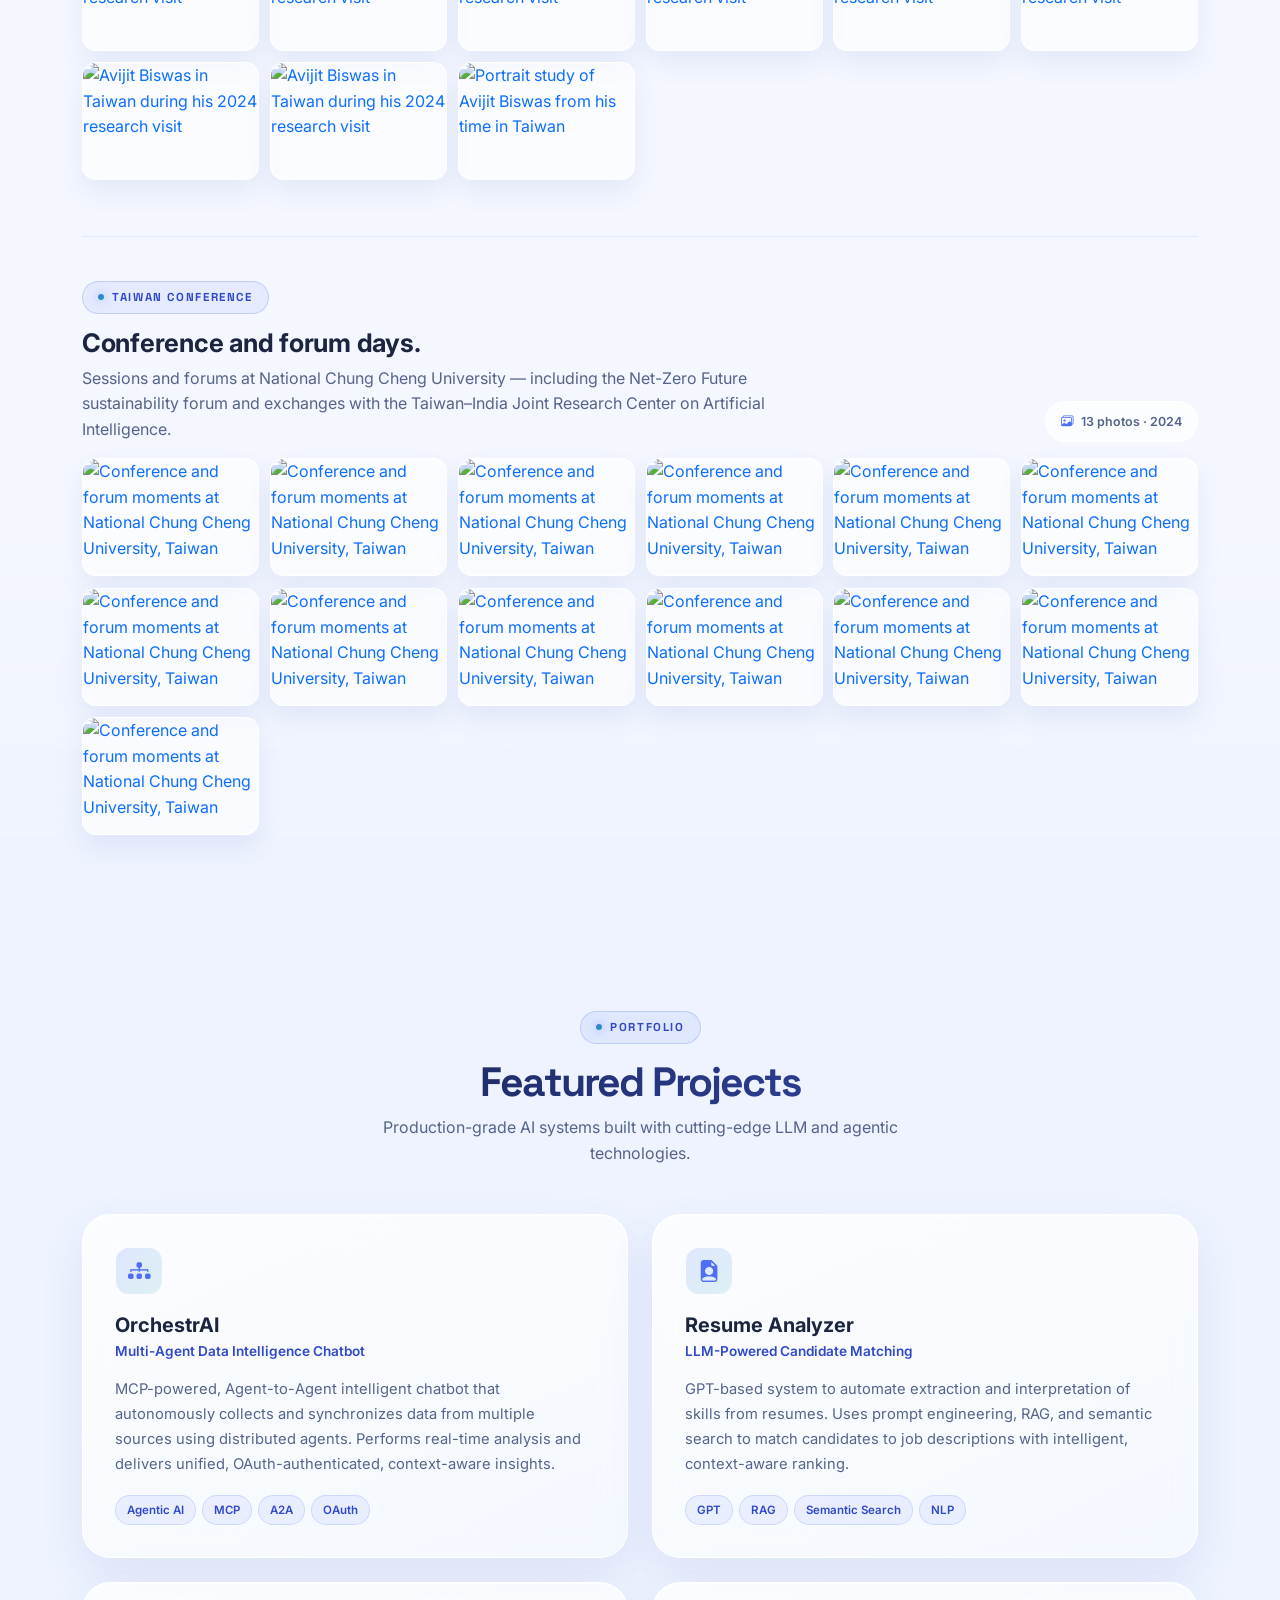
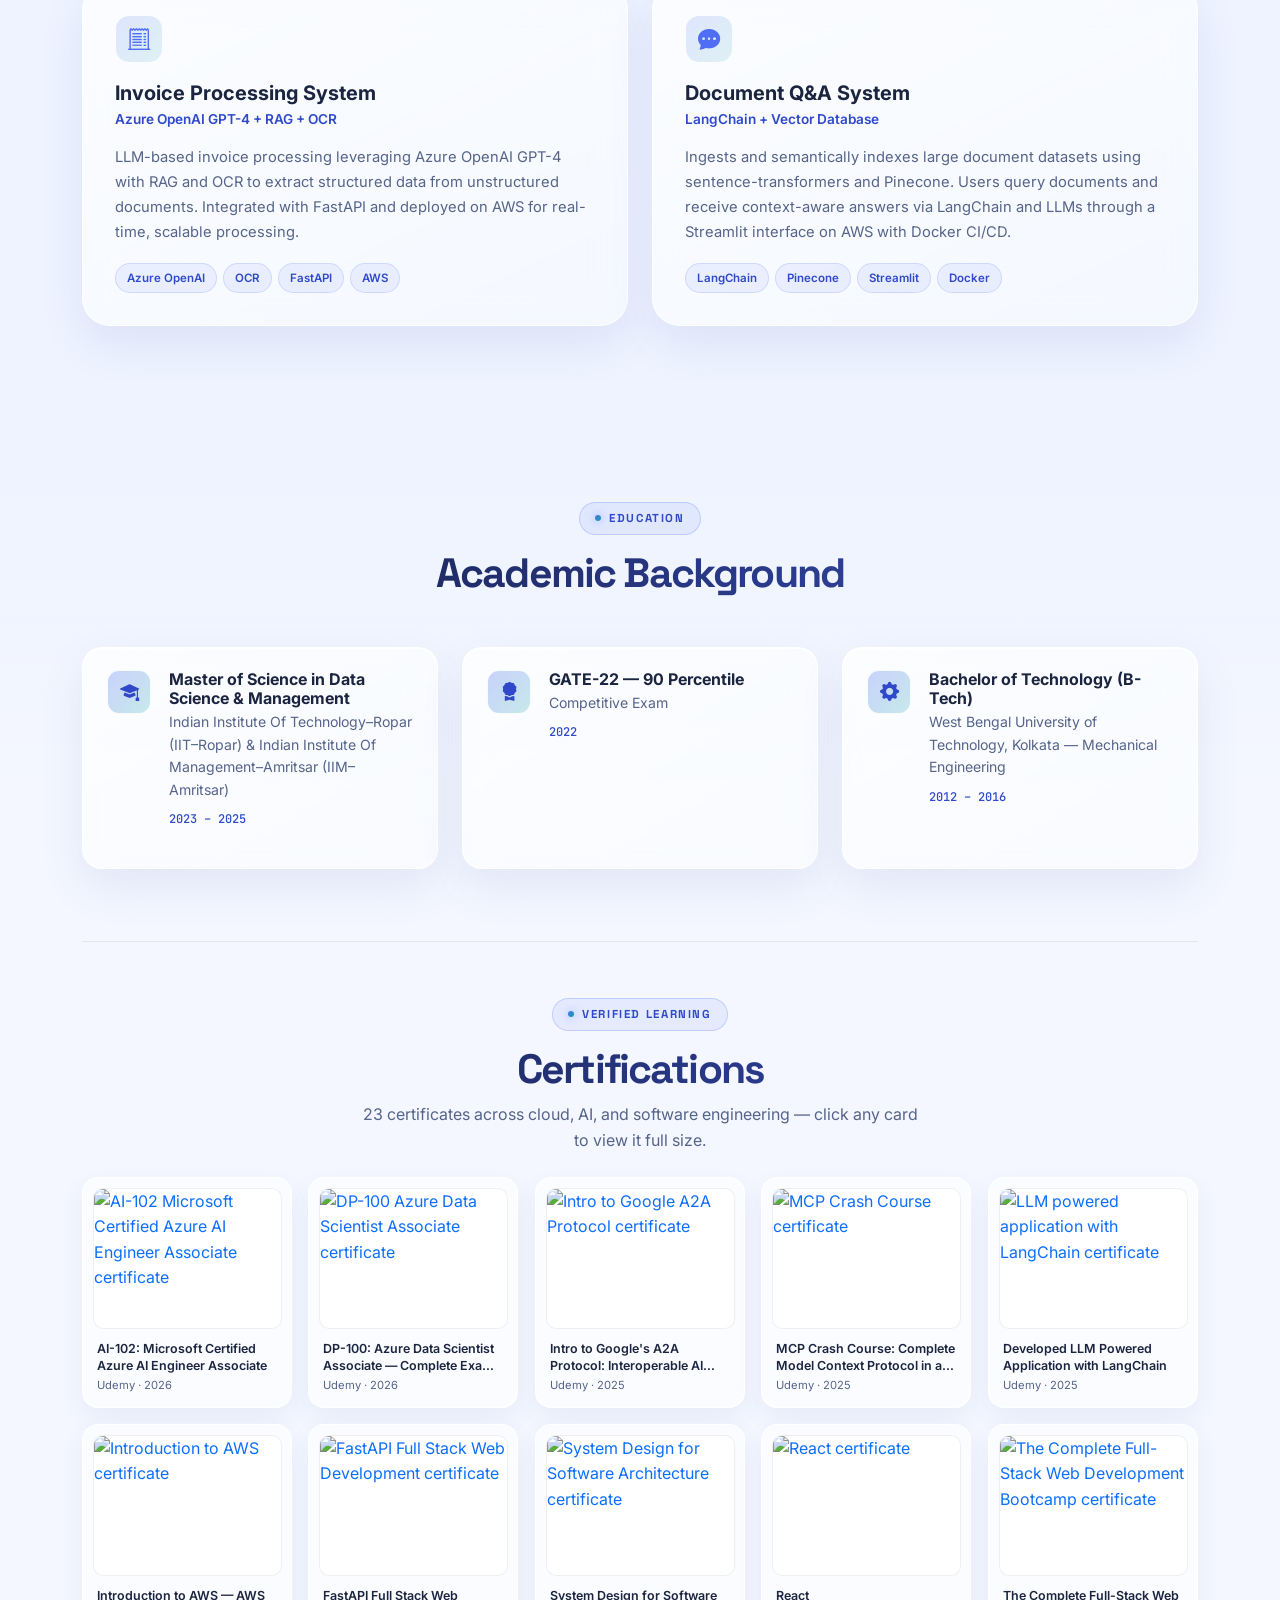
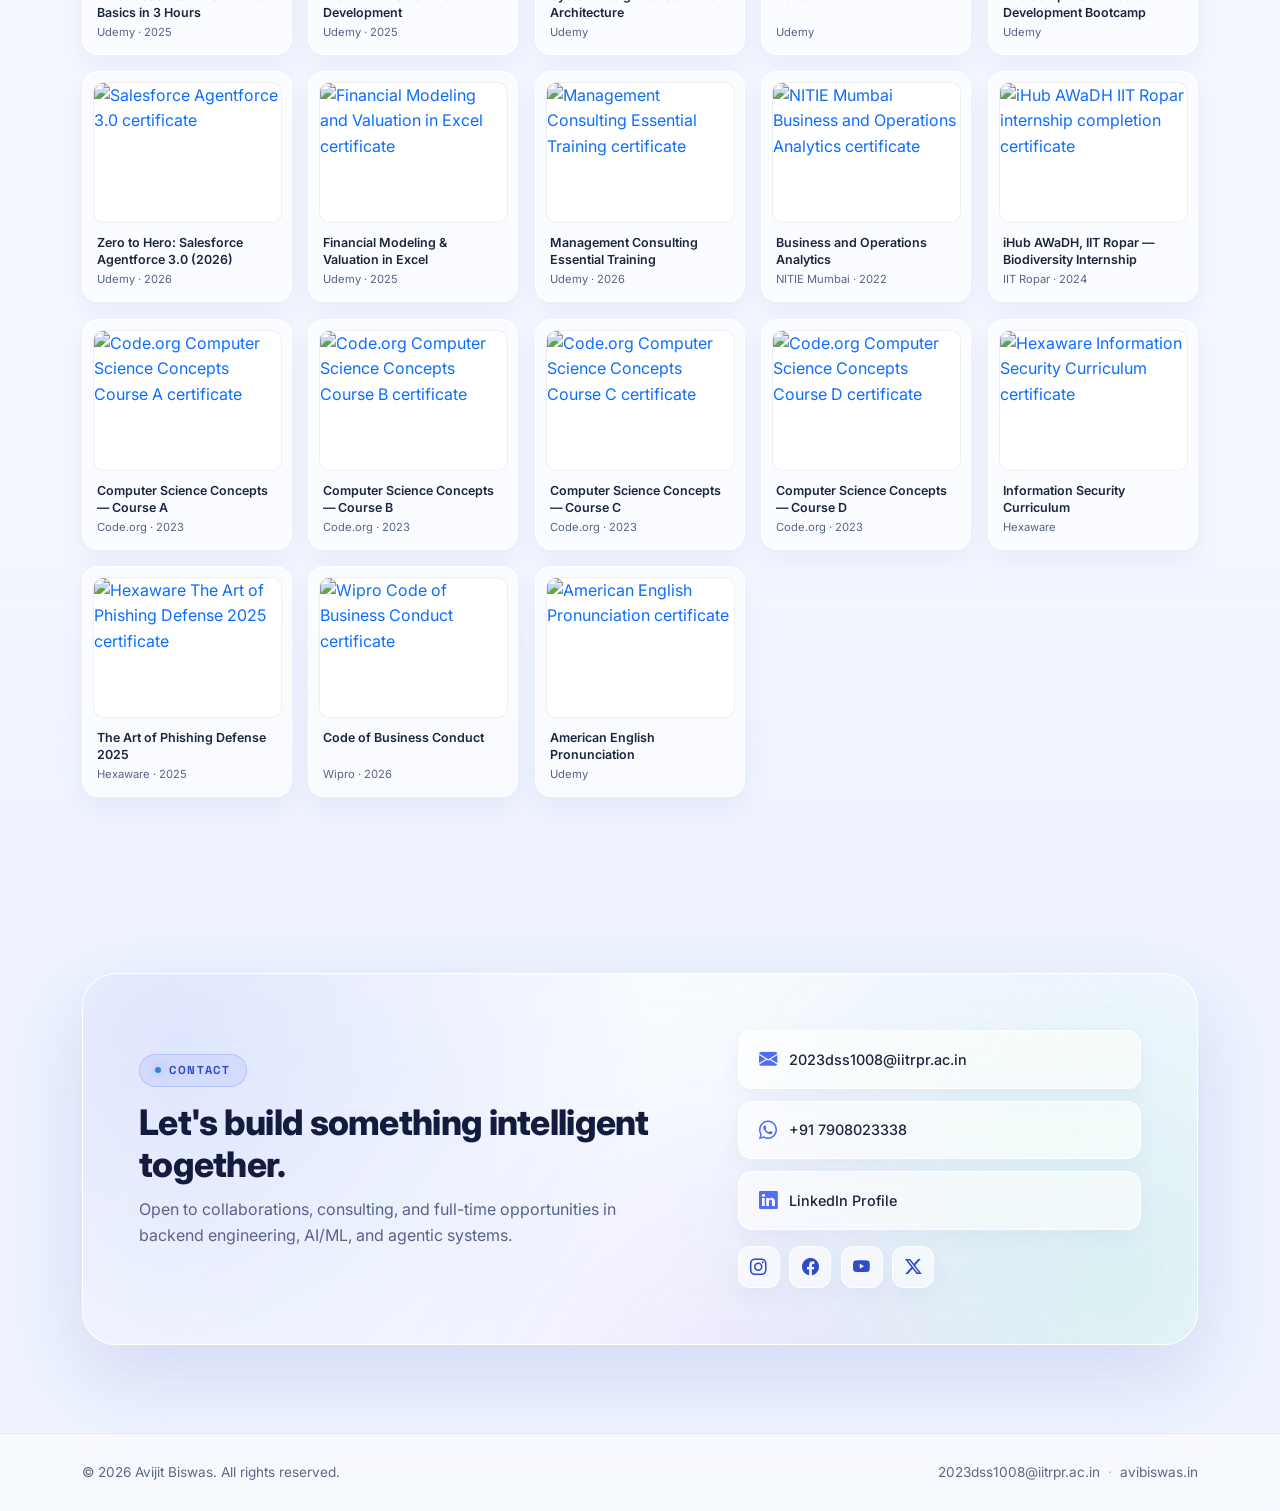
==== commit a97026bb: "new update" ====
--- a/index.html
+++ b/index.html
@@ -63,7 +63,7 @@
                 <a href="#contact" class="btn btn-primary btn-sm nav-cta">Contact Me</a>
               </li>
               <li class="nav-item ms-lg-2 mt-2 mt-lg-0">
-                <a href="buy_a_coffy.html" class="btn btn-outline-primary btn-sm nav-cta">
+                <a href="pay_me.html" class="btn btn-outline-primary btn-sm nav-cta">
                   <i class="bi bi-credit-card-fill me-1"></i>Pay Me
                 </a>
               </li>
@@ -123,7 +123,7 @@
               <div class="hero-photo-wrap">
                 <div class="hero-photo-ring"></div>
                 <div class="hero-photo">
-                  <img src="https://drive.google.com/thumbnail?id=1bGASDiUpTYJ5N8X79YYUhTj-5yWkitZR&amp;sz=w1200" alt="Avijit Biswas">
+                  <img src="https://drive.google.com/thumbnail?id=1utETnThXWhwWzkACY4ETK7NAhu_DsgoQ&amp;sz=w1200" alt="Avijit Biswas">
                 </div>
                 <div class="hero-float-card card-1">
                   <i class="bi bi-robot"></i>
@@ -398,7 +398,7 @@
                     <h3>Sr. AI Engineer</h3>
                     <p class="company">WIPRO (Optum, USA) · Hybrid — USA / India</p>
                   </div>
-                  <span class="timeline-date">Jun 2025 – Present</span>
+                  <span class="timeline-date">Jun 2025 – May 2026</span>
                 </div>
                 <ul>
                   <li>Designed and developed scalable backend applications and APIs using Python, FastAPI, and cloud services, focusing on high-performance processing, reliable data flows, and production-ready architectures.</li>
